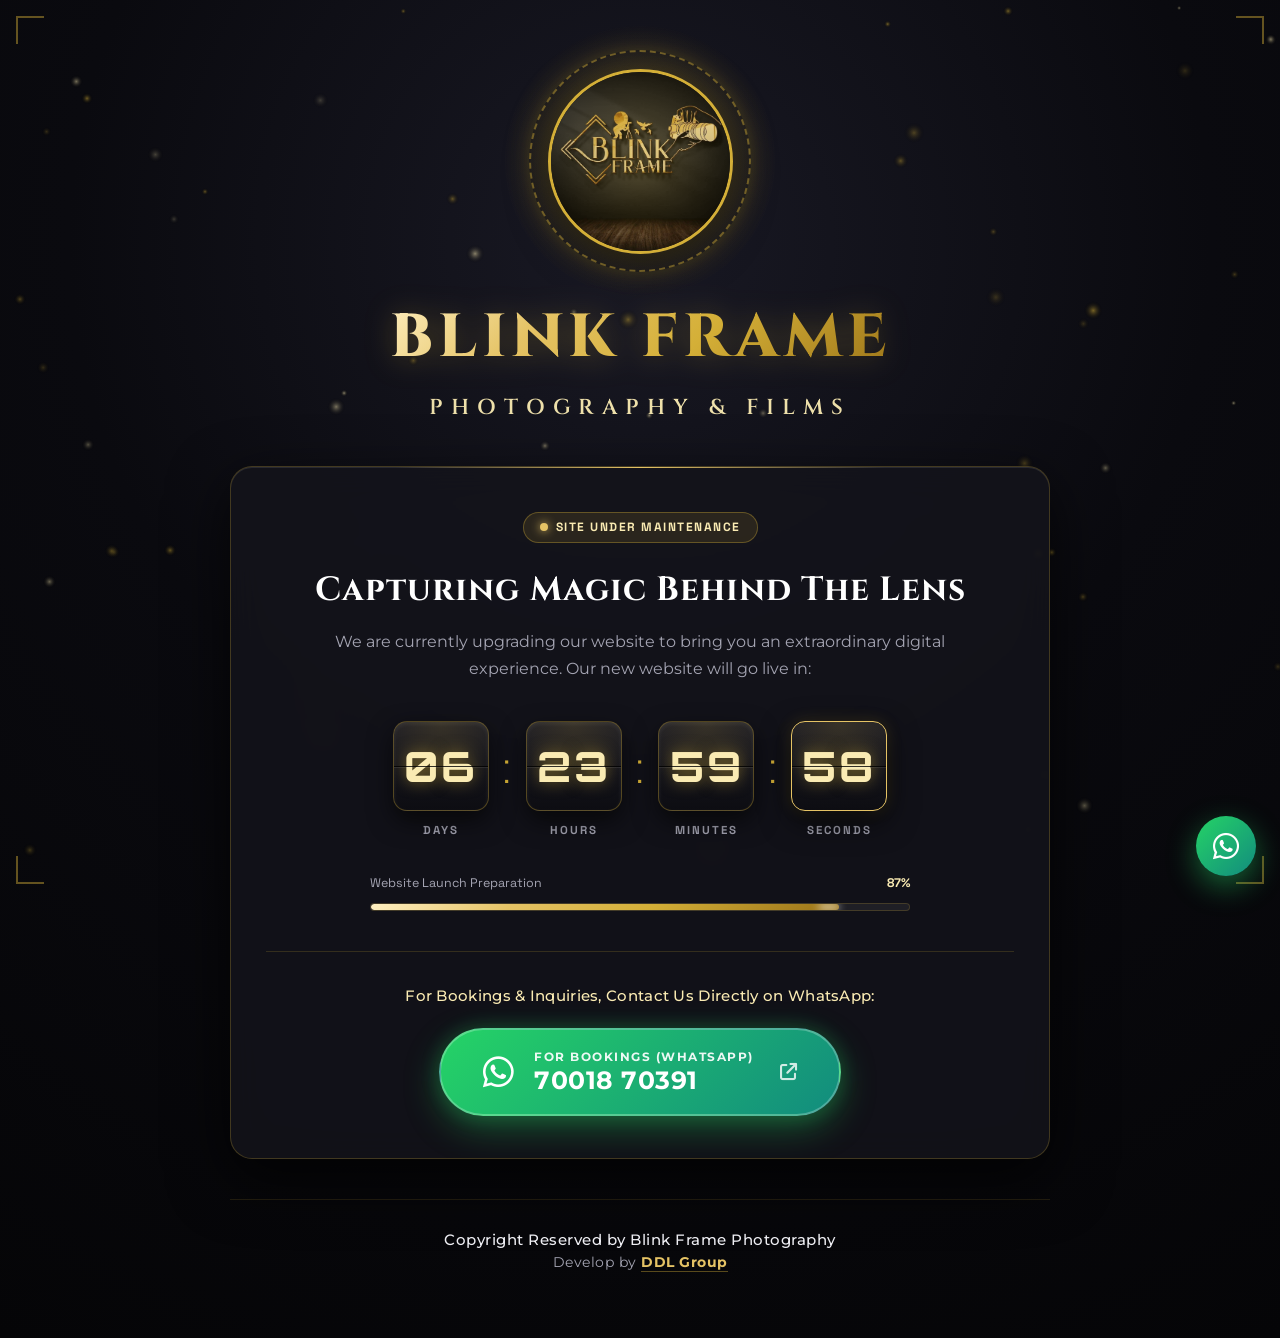
==== index.html @ 638df6ad "Add files via upload" ====
<!DOCTYPE html>
<html lang="en">
<head>
  <meta charset="UTF-8">
  <meta name="viewport" content="width=device-width, initial-scale=1.0">
  <title>Blink Frame Photography | Wedding Photography & Films — Coming Soon</title>
  <meta name="description" content="Blink Frame Photography — Wedding Photography & Films. For Bookings WhatsApp: 70018 70391.">
  
  <!-- Fonts -->
  <link rel="preconnect" href="https://fonts.googleapis.com">
  <link rel="preconnect" href="https://fonts.gstatic.com" crossorigin>
  <link href="https://fonts.googleapis.com/css2?family=Cinzel:wght@500;700;800;900&family=Montserrat:wght@300;400;500;600;700&family=Space+Grotesk:wght@500;700&family=Orbitron:wght@600;800&display=swap" rel="stylesheet">
  
  <!-- FontAwesome Icons for WhatsApp -->
  <link rel="stylesheet" href="https://cdnjs.cloudflare.com/ajax/libs/font-awesome/6.5.1/css/all.min.css">
  
  <link rel="stylesheet" href="style.css">
  <link rel="icon" type="image/png" href="logo.png">
</head>
<body>

  <!-- Ambient Golden Bokeh Canvas Background -->
  <canvas id="bokehCanvas"></canvas>


  <!-- VIEWFINDER CORNERS (DSLR Camera HUD Frame) -->
  <div class="viewfinder-frame pointer-events-none">
    <div class="corner corner-tl"></div>
    <div class="corner corner-tr"></div>
    <div class="corner corner-bl"></div>
    <div class="corner corner-br"></div>
  </div>

  <!-- MAIN CONTENT CONTAINER -->
  <main class="main-wrapper">
    <div class="container">
      
      <!-- HERO / LOGO SECTION -->
      <section class="hero-section">
        <div class="logo-wrapper" id="logoWrapper" title="Click to trigger camera snap">
          <div class="logo-spotlight"></div>
          <div class="logo-ring"></div>
          <img src="logo.png" alt="Blink Frame Photography Logo" class="brand-logo" id="brandLogo" loading="eager" fetchpriority="high">
          <div class="focus-brackets">
            <span class="fb-tl"></span>
            <span class="fb-tr"></span>
            <span class="fb-bl"></span>
            <span class="fb-br"></span>
          </div>
        </div>

        <div class="brand-identity">
          <h1 class="brand-title">BLINK FRAME</h1>
          <p class="brand-subtitle">PHOTOGRAPHY & FILMS</p>
        </div>
      </section>

      <!-- MAINTENANCE NOTICE -->
      <section class="notice-card">
        <div class="status-chip">
          <span class="status-pulse"></span>
          <span>SITE UNDER MAINTENANCE</span>
        </div>
        <h2 class="notice-headline">Capturing Magic Behind The Lens</h2>
        <p class="notice-subtext">
          We are currently upgrading our website to bring you an extraordinary digital experience. Our new website will go live in:
        </p>

        <!-- 7-DAY DIGITAL COUNTDOWN -->
        <div class="countdown-container" id="countdown">
          
          <!-- DAYS -->
          <div class="countdown-card">
            <div class="digital-box">
              <span class="digital-number" id="days">07</span>
              <div class="split-line"></div>
              <div class="digital-glow"></div>
            </div>
            <span class="countdown-label">DAYS</span>
          </div>

          <div class="countdown-colon">:</div>

          <!-- HOURS -->
          <div class="countdown-card">
            <div class="digital-box">
              <span class="digital-number" id="hours">00</span>
              <div class="split-line"></div>
              <div class="digital-glow"></div>
            </div>
            <span class="countdown-label">HOURS</span>
          </div>

          <div class="countdown-colon">:</div>

          <!-- MINUTES -->
          <div class="countdown-card">
            <div class="digital-box">
              <span class="digital-number" id="minutes">00</span>
              <div class="split-line"></div>
              <div class="digital-glow"></div>
            </div>
            <span class="countdown-label">MINUTES</span>
          </div>

          <div class="countdown-colon">:</div>

          <!-- SECONDS -->
          <div class="countdown-card">
            <div class="digital-box highlight">
              <span class="digital-number" id="seconds">00</span>
              <div class="split-line"></div>
              <div class="digital-glow"></div>
            </div>
            <span class="countdown-label">SECONDS</span>
          </div>
        </div>

        <!-- PROGRESS BAR -->
        <div class="launch-progress-wrapper">
          <div class="progress-info">
            <span>Website Launch Preparation</span>
            <span id="progressPercent">87%</span>
          </div>
          <div class="progress-track">
            <div class="progress-bar" id="progressBar" style="width: 87%;">
              <span class="progress-glow"></span>
            </div>
          </div>
        </div>

        <!-- ONLY WHATSAPP CONTACT SECTION -->
        <div class="contact-whatsapp-block">
          <p class="contact-lead-text">For Bookings & Inquiries, Contact Us Directly on WhatsApp:</p>
          <a href="https://wa.me/917001870391?text=Hi%20Blink%20Frame%20Photography%2C%20I%20would%20like%20to%20inquire%20about%20booking%20wedding%20photography%20and%20films." 
             target="_blank" 
             rel="noopener noreferrer" 
             class="btn-whatsapp-pure">
            <span class="wa-icon"><i class="fa-brands fa-whatsapp"></i></span>
            <div class="wa-text-group">
              <span class="wa-sub">FOR BOOKINGS (WHATSAPP)</span>
              <span class="wa-number">70018 70391</span>
            </div>
            <i class="fa-solid fa-arrow-up-right-from-square wa-arrow"></i>
          </a>
        </div>

      </section>

      <!-- FOOTER -->
      <footer class="page-footer">
        <div class="footer-details">
          <p class="copyright-text">
            Copyright Reserved by Blink Frame Photography
          </p>
          <p class="developer-credit">
            Develop by <a href="https://ddlg.in" target="_blank" rel="noopener noreferrer" class="developer-link">DDL Group</a>
          </p>
        </div>
      </footer>

    </div>
  </main>

  <!-- FLOATING QUICK WHATSAPP BUTTON -->
  <aside class="floating-whatsapp-container">
    <a href="https://wa.me/917001870391?text=Hi%20Blink%20Frame%20Photography%2C%20I%20would%20like%20to%20inquire%20about%20booking%20wedding%20photography%20and%20films." 
       target="_blank" 
       rel="noopener noreferrer" 
       class="floating-whatsapp-btn"
       aria-label="Chat on WhatsApp 70018 70391">
      <i class="fa-brands fa-whatsapp"></i>
      <span class="floating-tooltip">WhatsApp: 70018 70391</span>
    </a>
  </aside>

  <!-- Interactive Snapshot Flash Effect Element -->
  <div id="interactiveFlash" class="interactive-flash"></div>

  <script src="script.js"></script>
</body>
</html>
---- style.css ----
/* =========================================================
   BLINK FRAME PHOTOGRAPHY — LUXURY UNDER MAINTENANCE THEME
   Wedding Photography & Films
   ========================================================= */

:root {
  --bg-core: #070709;
  --bg-surface: #0e0e13;
  --bg-surface-elevated: rgba(20, 20, 28, 0.82);
  --bg-glass: rgba(18, 18, 25, 0.65);
  
  --gold-300: #faebb3;
  --gold-400: #e5c365;
  --gold-500: #d4af37;
  --gold-600: #b89125;
  --gold-700: #8c6d17;
  
  --gold-gradient: linear-gradient(135deg, #fff0c2 0%, #e5c365 30%, #d4af37 60%, #9a7318 100%);
  --gold-glow: 0 0 25px rgba(212, 175, 55, 0.35);
  --gold-glow-intense: 0 0 40px rgba(212, 175, 55, 0.65);
  
  --text-main: #f0f0f5;
  --text-muted: #a4a4b2;
  --text-dim: #6d6d7d;
  
  --accent-whatsapp: #25d366;
  --accent-whatsapp-dark: #128c7e;
  
  --font-serif: 'Cinzel', serif;
  --font-sans: 'Montserrat', sans-serif;
  --font-mono: 'Space Grotesk', monospace;
  --font-digital: 'Orbitron', 'Space Grotesk', sans-serif;
  
  --radius-sm: 8px;
  --radius-md: 14px;
  --radius-lg: 22px;
  --radius-full: 9999px;
  
  --transition-fast: 0.2s ease;
  --transition-smooth: 0.4s cubic-bezier(0.16, 1, 0.3, 1);
}

/* Reset & Box Sizing */
*, *::before, *::after {
  box-sizing: border-box;
  margin: 0;
  padding: 0;
}

html {
  font-size: 16px;
  scroll-behavior: smooth;
  background-color: var(--bg-core);
  color: var(--text-main);
  font-family: var(--font-sans);
  overflow-x: hidden;
  min-height: 100%;
}

body {
  position: relative;
  min-height: 100vh;
  background: radial-gradient(circle at 50% 18%, #191924 0%, #0a0a0f 45%, #050507 100%);
  color: var(--text-main);
  line-height: 1.6;
  overflow-x: hidden;
}

/* Canvas Background for Golden Bokeh Particles */
#bokehCanvas {
  position: fixed;
  top: 0;
  left: 0;
  width: 100vw;
  height: 100vh;
  z-index: 1;
  pointer-events: none;
  opacity: 0.65;
}

/* =========================================================
   CAMERA FLASH INTERACTION
   ========================================================= */

.interactive-flash {
  position: fixed;
  top: 0;
  left: 0;
  width: 100vw;
  height: 100vh;
  background: #ffffff;
  opacity: 0;
  pointer-events: none;
  z-index: 99998;
  transition: opacity 0.3s ease;
}

.interactive-flash.firing {
  opacity: 0.85;
}

/* =========================================================
   CAMERA VIEWFINDER FRAME
   ========================================================= */

.pointer-events-none {
  pointer-events: none;
}

.viewfinder-frame {
  position: fixed;
  top: 16px;
  left: 16px;
  right: 16px;
  bottom: 16px;
  z-index: 40;
}

.corner {
  position: absolute;
  width: 28px;
  height: 28px;
  border: 2px solid rgba(212, 175, 55, 0.45);
}

.corner-tl { top: 0; left: 0; border-right: none; border-bottom: none; }
.corner-tr { top: 0; right: 0; border-left: none; border-bottom: none; }
.corner-bl { bottom: 0; left: 0; border-right: none; border-top: none; }
.corner-br { bottom: 0; right: 0; border-left: none; border-top: none; }

/* =========================================================
   MAIN WRAPPER & CONTAINER
   ========================================================= */

.main-wrapper {
  position: relative;
  z-index: 10;
  width: 100%;
  padding: 3.5rem 1.5rem 4rem;
  display: flex;
  justify-content: center;
  align-items: center;
}

.container {
  width: 100%;
  max-width: 820px;
  margin: 0 auto;
  display: flex;
  flex-direction: column;
  gap: 2.5rem;
}

/* =========================================================
   HERO / BRANDING SECTION
   ========================================================= */

.hero-section {
  display: flex;
  flex-direction: column;
  align-items: center;
  text-align: center;
  gap: 1.5rem;
}

.logo-wrapper {
  position: relative;
  width: 210px;
  height: 210px;
  border-radius: 50%;
  display: flex;
  align-items: center;
  justify-content: center;
  cursor: pointer;
  transition: transform var(--transition-smooth);
}

.logo-spotlight {
  position: absolute;
  inset: -30px;
  border-radius: 50%;
  background: radial-gradient(circle, rgba(212, 175, 55, 0.22) 0%, rgba(212, 175, 55, 0.05) 55%, transparent 75%);
  animation: spotlightBreathe 4s infinite alternate ease-in-out;
  pointer-events: none;
}

.logo-ring {
  position: absolute;
  inset: -6px;
  border-radius: 50%;
  border: 2px dashed rgba(212, 175, 55, 0.45);
  box-shadow: 0 0 25px rgba(212, 175, 55, 0.2);
  animation: rotateRing 30s linear infinite;
  pointer-events: none;
}

.brand-logo {
  width: 185px;
  height: 185px;
  object-fit: cover;
  border-radius: 50%;
  border: 3px solid var(--gold-500);
  box-shadow: 0 10px 40px rgba(0, 0, 0, 0.8), 0 0 30px rgba(212, 175, 55, 0.35);
  transition: transform var(--transition-smooth), box-shadow var(--transition-smooth);
}

.logo-wrapper:hover .brand-logo {
  transform: scale(1.04);
  box-shadow: 0 15px 50px rgba(0, 0, 0, 0.9), 0 0 45px rgba(212, 175, 55, 0.55);
}

/* Focus brackets around logo */
.focus-brackets {
  position: absolute;
  inset: -14px;
  pointer-events: none;
}

.focus-brackets span {
  position: absolute;
  width: 18px;
  height: 18px;
  border-color: var(--gold-400);
  border-style: solid;
  border-width: 0;
  transition: all 0.3s ease;
}

.fb-tl { top: 0; left: 0; border-top-width: 2px; border-left-width: 2px; }
.fb-tr { top: 0; right: 0; border-top-width: 2px; border-right-width: 2px; }
.fb-bl { bottom: 0; left: 0; border-bottom-width: 2px; border-left-width: 2px; }
.fb-br { bottom: 0; right: 0; border-bottom-width: 2px; border-right-width: 2px; }

.logo-wrapper:hover .focus-brackets span {
  transform: scale(0.9);
  border-color: #ffffff;
}

.brand-identity {
  display: flex;
  flex-direction: column;
  align-items: center;
}

.brand-title {
  font-family: var(--font-serif);
  font-size: clamp(2.3rem, 5.5vw, 3.8rem);
  font-weight: 800;
  letter-spacing: 5px;
  background: var(--gold-gradient);
  -webkit-background-clip: text;
  -webkit-text-fill-color: transparent;
  text-transform: uppercase;
  margin-bottom: 0.25rem;
  filter: drop-shadow(0 2px 15px rgba(212, 175, 55, 0.3));
}

.brand-subtitle {
  font-family: var(--font-serif);
  font-size: clamp(1rem, 2.2vw, 1.35rem);
  font-weight: 600;
  letter-spacing: 8px;
  color: var(--gold-300);
  text-transform: uppercase;
  opacity: 0.95;
}

/* =========================================================
   NOTICE & 7-DAY COUNTDOWN CARD
   ========================================================= */

.notice-card {
  position: relative;
  background: var(--bg-surface-elevated);
  backdrop-filter: blur(16px);
  -webkit-backdrop-filter: blur(16px);
  border: 1px solid rgba(212, 175, 55, 0.25);
  border-radius: var(--radius-lg);
  padding: 2.8rem 2.2rem 2.6rem;
  text-align: center;
  box-shadow: 0 20px 60px rgba(0, 0, 0, 0.75), inset 0 1px 0 rgba(255, 255, 255, 0.1);
  overflow: hidden;
}

.notice-card::before {
  content: '';
  position: absolute;
  top: 0;
  left: 20%;
  right: 20%;
  height: 1px;
  background: linear-gradient(90deg, transparent, var(--gold-400), transparent);
}

.status-chip {
  display: inline-flex;
  align-items: center;
  gap: 8px;
  background: rgba(212, 175, 55, 0.12);
  border: 1px solid rgba(212, 175, 55, 0.35);
  padding: 5px 16px;
  border-radius: var(--radius-full);
  font-family: var(--font-mono);
  font-size: 0.75rem;
  font-weight: 700;
  letter-spacing: 1.5px;
  color: var(--gold-300);
  margin-bottom: 1.25rem;
}

.status-pulse {
  width: 8px;
  height: 8px;
  border-radius: 50%;
  background: var(--gold-400);
  box-shadow: 0 0 10px var(--gold-400);
  animation: pulseGold 1.5s infinite alternate;
}

.notice-headline {
  font-family: var(--font-serif);
  font-size: clamp(1.45rem, 3.2vw, 2.1rem);
  font-weight: 700;
  color: #ffffff;
  margin-bottom: 0.8rem;
  letter-spacing: 1px;
}

.notice-subtext {
  color: var(--text-muted);
  max-width: 620px;
  margin: 0 auto 2.4rem;
  font-size: 0.98rem;
  line-height: 1.7;
}

/* COUNTDOWN CONTAINER */
.countdown-container {
  display: flex;
  align-items: center;
  justify-content: center;
  gap: 0.9rem;
  margin-bottom: 2.2rem;
  flex-wrap: nowrap;
}

.countdown-card {
  display: flex;
  flex-direction: column;
  align-items: center;
  gap: 0.6rem;
}

.digital-box {
  position: relative;
  width: 96px;
  height: 90px;
  background: linear-gradient(180deg, #1d1d26 0%, #0d0d12 100%);
  border: 1px solid rgba(212, 175, 55, 0.35);
  border-radius: var(--radius-md);
  display: flex;
  align-items: center;
  justify-content: center;
  box-shadow: 0 10px 25px rgba(0, 0, 0, 0.6), inset 0 2px 4px rgba(255, 255, 255, 0.08);
  overflow: hidden;
}

.digital-box.highlight {
  border-color: var(--gold-400);
  box-shadow: 0 10px 30px rgba(0, 0, 0, 0.7), 0 0 15px rgba(212, 175, 55, 0.2);
}

.digital-number {
  font-family: var(--font-digital);
  font-size: 2.6rem;
  font-weight: 800;
  color: var(--gold-300);
  letter-spacing: 2px;
  text-shadow: 0 0 15px rgba(212, 175, 55, 0.5);
  z-index: 2;
  transition: transform 0.2s cubic-bezier(0.2, 0.8, 0.4, 1);
}

.split-line {
  position: absolute;
  top: 50%;
  left: 0;
  right: 0;
  height: 1px;
  background: rgba(0, 0, 0, 0.8);
  box-shadow: 0 1px 0 rgba(255, 255, 255, 0.08);
  z-index: 3;
}

.digital-glow {
  position: absolute;
  inset: 0;
  background: radial-gradient(circle at 50% 0%, rgba(212, 175, 55, 0.15), transparent 70%);
  pointer-events: none;
  z-index: 1;
}

.countdown-label {
  font-family: var(--font-mono);
  font-size: 0.72rem;
  letter-spacing: 2px;
  font-weight: 700;
  color: var(--text-muted);
}

.countdown-colon {
  font-family: var(--font-digital);
  font-size: 2.4rem;
  color: var(--gold-500);
  margin-top: -1.4rem;
  animation: blinkColon 1s infinite;
}

/* PROGRESS BAR */
.launch-progress-wrapper {
  max-width: 540px;
  margin: 0 auto 2.5rem;
  text-align: left;
}

.progress-info {
  display: flex;
  justify-content: space-between;
  font-family: var(--font-mono);
  font-size: 0.78rem;
  color: var(--text-muted);
  margin-bottom: 0.55rem;
}

#progressPercent {
  color: var(--gold-300);
  font-weight: 700;
}

.progress-track {
  width: 100%;
  height: 8px;
  background: rgba(255, 255, 255, 0.06);
  border-radius: var(--radius-full);
  overflow: hidden;
  position: relative;
  border: 1px solid rgba(212, 175, 55, 0.2);
}

.progress-bar {
  height: 100%;
  background: var(--gold-gradient);
  border-radius: var(--radius-full);
  position: relative;
  transition: width 0.6s ease;
}

.progress-glow {
  position: absolute;
  top: 0;
  right: 0;
  bottom: 0;
  width: 20px;
  background: #ffffff;
  filter: blur(4px);
  opacity: 0.7;
}

/* =========================================================
   ONLY WHATSAPP CONTACT SECTION
   ========================================================= */

.contact-whatsapp-block {
  padding-top: 2rem;
  border-top: 1px solid rgba(212, 175, 55, 0.18);
  display: flex;
  flex-direction: column;
  align-items: center;
  gap: 1.2rem;
}

.contact-lead-text {
  font-size: 0.95rem;
  color: var(--gold-300);
  font-weight: 500;
  letter-spacing: 0.3px;
}

.btn-whatsapp-pure {
  position: relative;
  display: inline-flex;
  align-items: center;
  gap: 1.25rem;
  background: linear-gradient(135deg, #25d366 0%, #128c7e 100%);
  border: 2px solid rgba(255, 255, 255, 0.25);
  border-radius: var(--radius-full);
  padding: 1.15rem 2.6rem;
  text-decoration: none;
  color: #ffffff;
  box-shadow: 0 12px 35px rgba(37, 211, 102, 0.35), 0 0 20px rgba(37, 211, 102, 0.2);
  transition: all var(--transition-smooth);
  overflow: hidden;
}

.btn-whatsapp-pure:hover {
  transform: translateY(-3px) scale(1.02);
  box-shadow: 0 16px 45px rgba(37, 211, 102, 0.55), 0 0 25px rgba(37, 211, 102, 0.35);
  border-color: rgba(255, 255, 255, 0.5);
}

.wa-icon {
  font-size: 2.2rem;
  color: #ffffff;
  display: flex;
  align-items: center;
}

.wa-text-group {
  display: flex;
  flex-direction: column;
  text-align: left;
}

.wa-sub {
  font-size: 0.72rem;
  letter-spacing: 1.5px;
  font-weight: 700;
  opacity: 0.92;
  text-transform: uppercase;
}

.wa-number {
  font-family: var(--font-sans), system-ui, -apple-system, BlinkMacSystemFont, 'Segoe UI', Roboto, Helvetica, Arial, sans-serif;
  font-size: 1.55rem;
  font-weight: 700;
  letter-spacing: 0.5px;
  color: #ffffff;
  line-height: 1.2;
}

.wa-arrow {
  font-size: 1.05rem;
  opacity: 0.8;
  margin-left: 0.4rem;
  transition: transform var(--transition-fast);
}

.btn-whatsapp-pure:hover .wa-arrow {
  transform: translate(3px, -3px);
  opacity: 1;
}

/* =========================================================
   FOOTER (COPYRIGHT & DEVELOPER CREDIT)
   ========================================================= */

.page-footer {
  text-align: center;
  padding-top: 1.8rem;
  border-top: 1px solid rgba(212, 175, 55, 0.15);
  display: flex;
  flex-direction: column;
  align-items: center;
  gap: 0.6rem;
}

.copyright-text {
  font-family: var(--font-sans);
  font-size: 0.92rem;
  color: var(--text-main);
  letter-spacing: 0.5px;
  font-weight: 500;
}

.developer-credit {
  font-size: 0.85rem;
  color: var(--text-muted);
  letter-spacing: 0.5px;
}

.developer-link {
  color: var(--gold-400);
  font-weight: 700;
  text-decoration: none;
  border-bottom: 1px solid rgba(212, 175, 55, 0.4);
  transition: all var(--transition-fast);
  padding-bottom: 1px;
}

.developer-link:hover {
  color: #ffffff;
  border-bottom-color: #ffffff;
  text-shadow: 0 0 10px rgba(212, 175, 55, 0.5);
}

/* =========================================================
   FLOATING WHATSAPP BUTTON (MOBILE FRIENDLY)
   ========================================================= */

.floating-whatsapp-container {
  position: fixed;
  bottom: 24px;
  right: 24px;
  z-index: 1000;
}

.floating-whatsapp-btn {
  position: relative;
  width: 60px;
  height: 60px;
  border-radius: 50%;
  background: linear-gradient(135deg, #25d366 0%, #128c7e 100%);
  color: #ffffff;
  display: flex;
  align-items: center;
  justify-content: center;
  font-size: 1.85rem;
  text-decoration: none;
  box-shadow: 0 10px 30px rgba(37, 211, 102, 0.45), 0 0 0 0 rgba(37, 211, 102, 0.6);
  animation: pulseWhatsapp 2.2s infinite;
  transition: transform var(--transition-fast);
}

.floating-whatsapp-btn:hover {
  transform: scale(1.1);
}

.floating-tooltip {
  position: absolute;
  right: 70px;
  background: rgba(14, 14, 18, 0.95);
  backdrop-filter: blur(8px);
  -webkit-backdrop-filter: blur(8px);
  color: #ffffff;
  padding: 6px 14px;
  border-radius: var(--radius-full);
  font-size: 0.78rem;
  font-weight: 600;
  white-space: nowrap;
  border: 1px solid rgba(37, 211, 102, 0.4);
  box-shadow: 0 4px 15px rgba(0, 0, 0, 0.5);
  pointer-events: none;
  opacity: 0;
  transform: translateX(10px);
  transition: all var(--transition-fast);
}

.floating-whatsapp-btn:hover .floating-tooltip {
  opacity: 1;
  transform: translateX(0);
}

/* =========================================================
   ANIMATIONS & KEYFRAMES
   ========================================================= */

@keyframes pulseGold {
  0% { opacity: 0.6; transform: scale(0.9); }
  100% { opacity: 1; transform: scale(1.2); }
}

@keyframes pulseWhatsapp {
  0% { box-shadow: 0 0 0 0 rgba(37, 211, 102, 0.7); }
  70% { box-shadow: 0 0 0 18px rgba(37, 211, 102, 0); }
  100% { box-shadow: 0 0 0 0 rgba(37, 211, 102, 0); }
}

@keyframes reticlePulse {
  0%, 100% { transform: scale(1); }
  50% { transform: scale(1.08); }
}

@keyframes blinkFast {
  0% { opacity: 0.4; }
  100% { opacity: 1; }
}

@keyframes blinkColon {
  0%, 100% { opacity: 1; }
  50% { opacity: 0.25; }
}

@keyframes rotateRing {
  0% { transform: rotate(0deg); }
  100% { transform: rotate(360deg); }
}

@keyframes spotlightBreathe {
  0% { transform: scale(0.95); opacity: 0.7; }
  100% { transform: scale(1.15); opacity: 1; }
}

@keyframes flashBurst {
  0% { opacity: 0; }
  25% { opacity: 1; }
  100% { opacity: 0; }
}

/* =========================================================
   RESPONSIVE MEDIA QUERIES
   ========================================================= */

@media (max-width: 680px) {
  .viewfinder-frame {
    top: 8px; left: 8px; right: 8px; bottom: 8px;
  }

  .logo-wrapper {
    width: 170px;
    height: 170px;
  }

  .brand-logo {
    width: 150px;
    height: 150px;
  }

  .countdown-container {
    gap: 0.45rem;
  }

  .digital-box {
    width: 70px;
    height: 72px;
  }

  .digital-number {
    font-size: 1.85rem;
  }

  .countdown-label {
    font-size: 0.62rem;
    letter-spacing: 1px;
  }

  .countdown-colon {
    font-size: 1.6rem;
    margin-top: -1rem;
  }

  .notice-card {
    padding: 2.2rem 1.25rem;
  }

  .btn-whatsapp-pure {
    padding: 1rem 1.6rem;
    gap: 0.9rem;
    width: 100%;
    justify-content: center;
  }

  .wa-number {
    font-size: 1.25rem;
  }

  .floating-whatsapp-container {
    bottom: 18px;
    right: 18px;
  }
}

@media (max-width: 400px) {
  .digital-box {
    width: 58px;
    height: 62px;
  }

  .digital-number {
    font-size: 1.5rem;
  }

  .countdown-colon {
    display: none;
  }
}
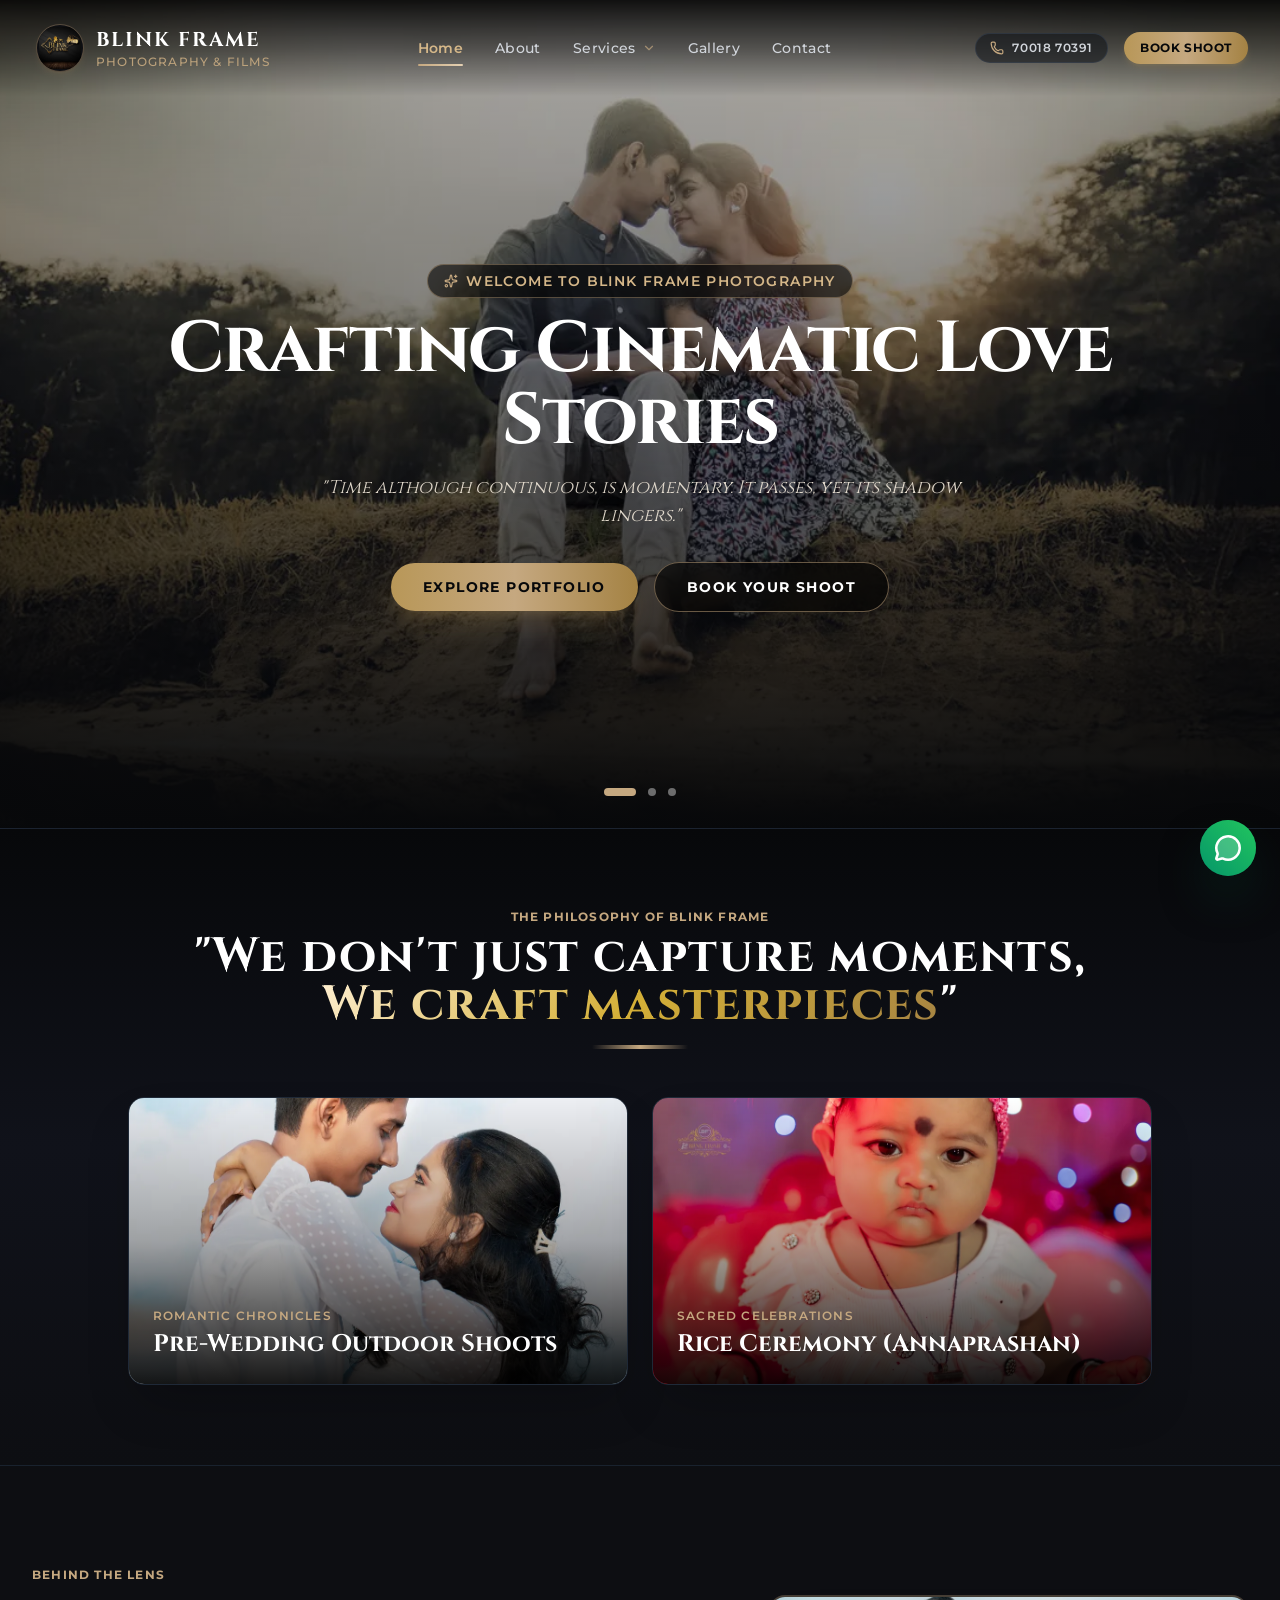
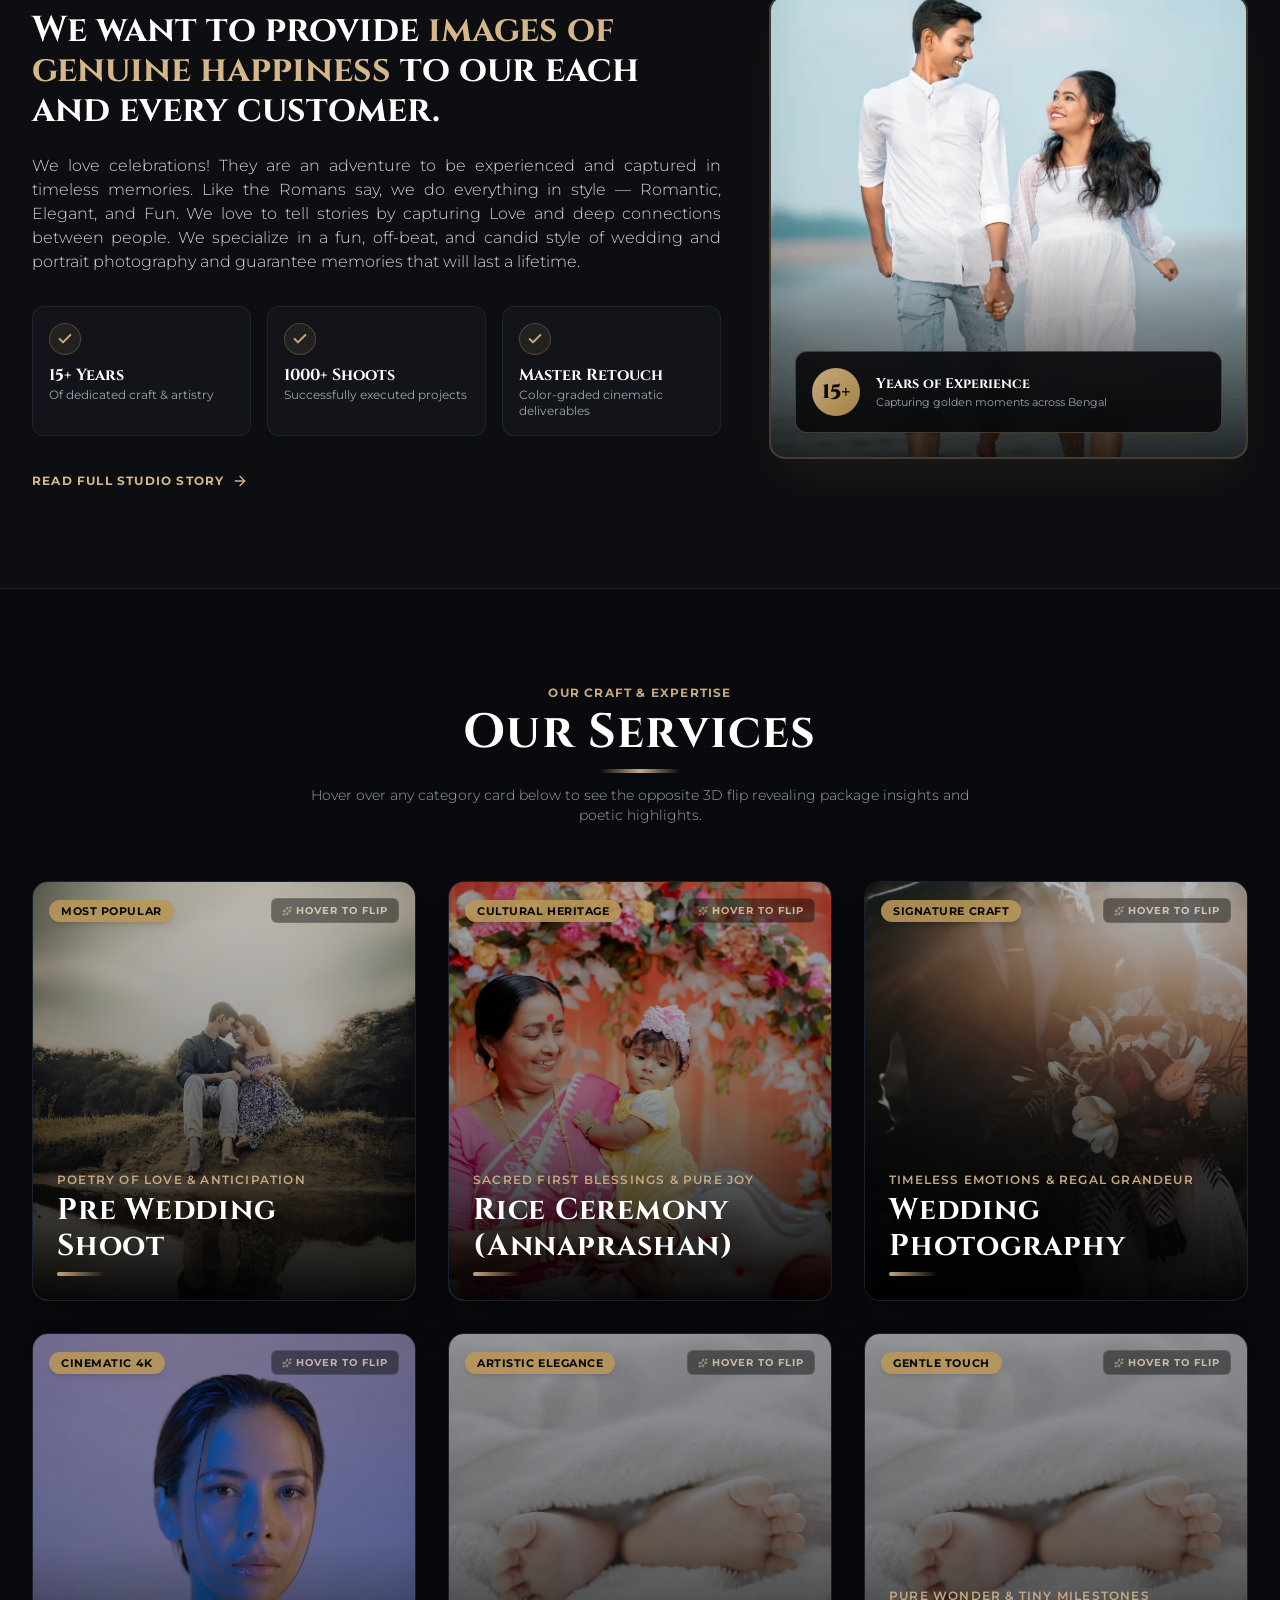
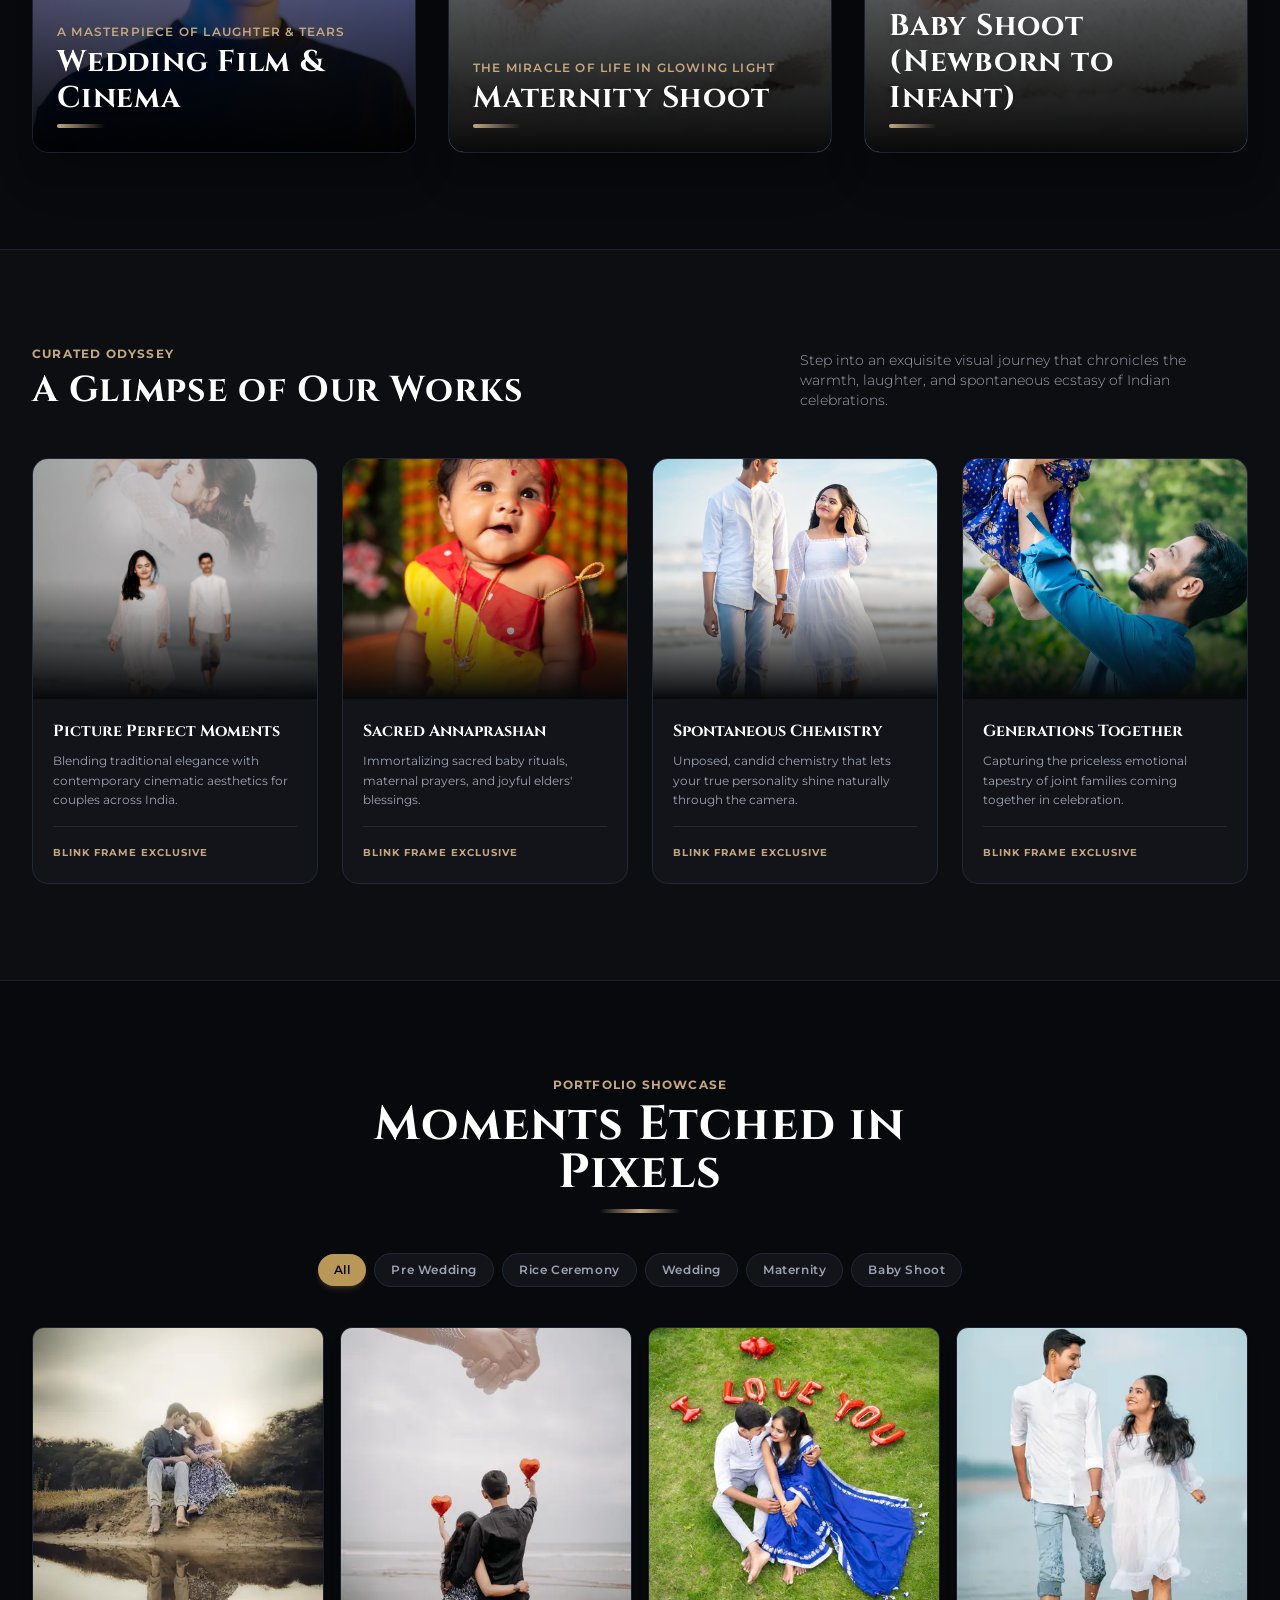
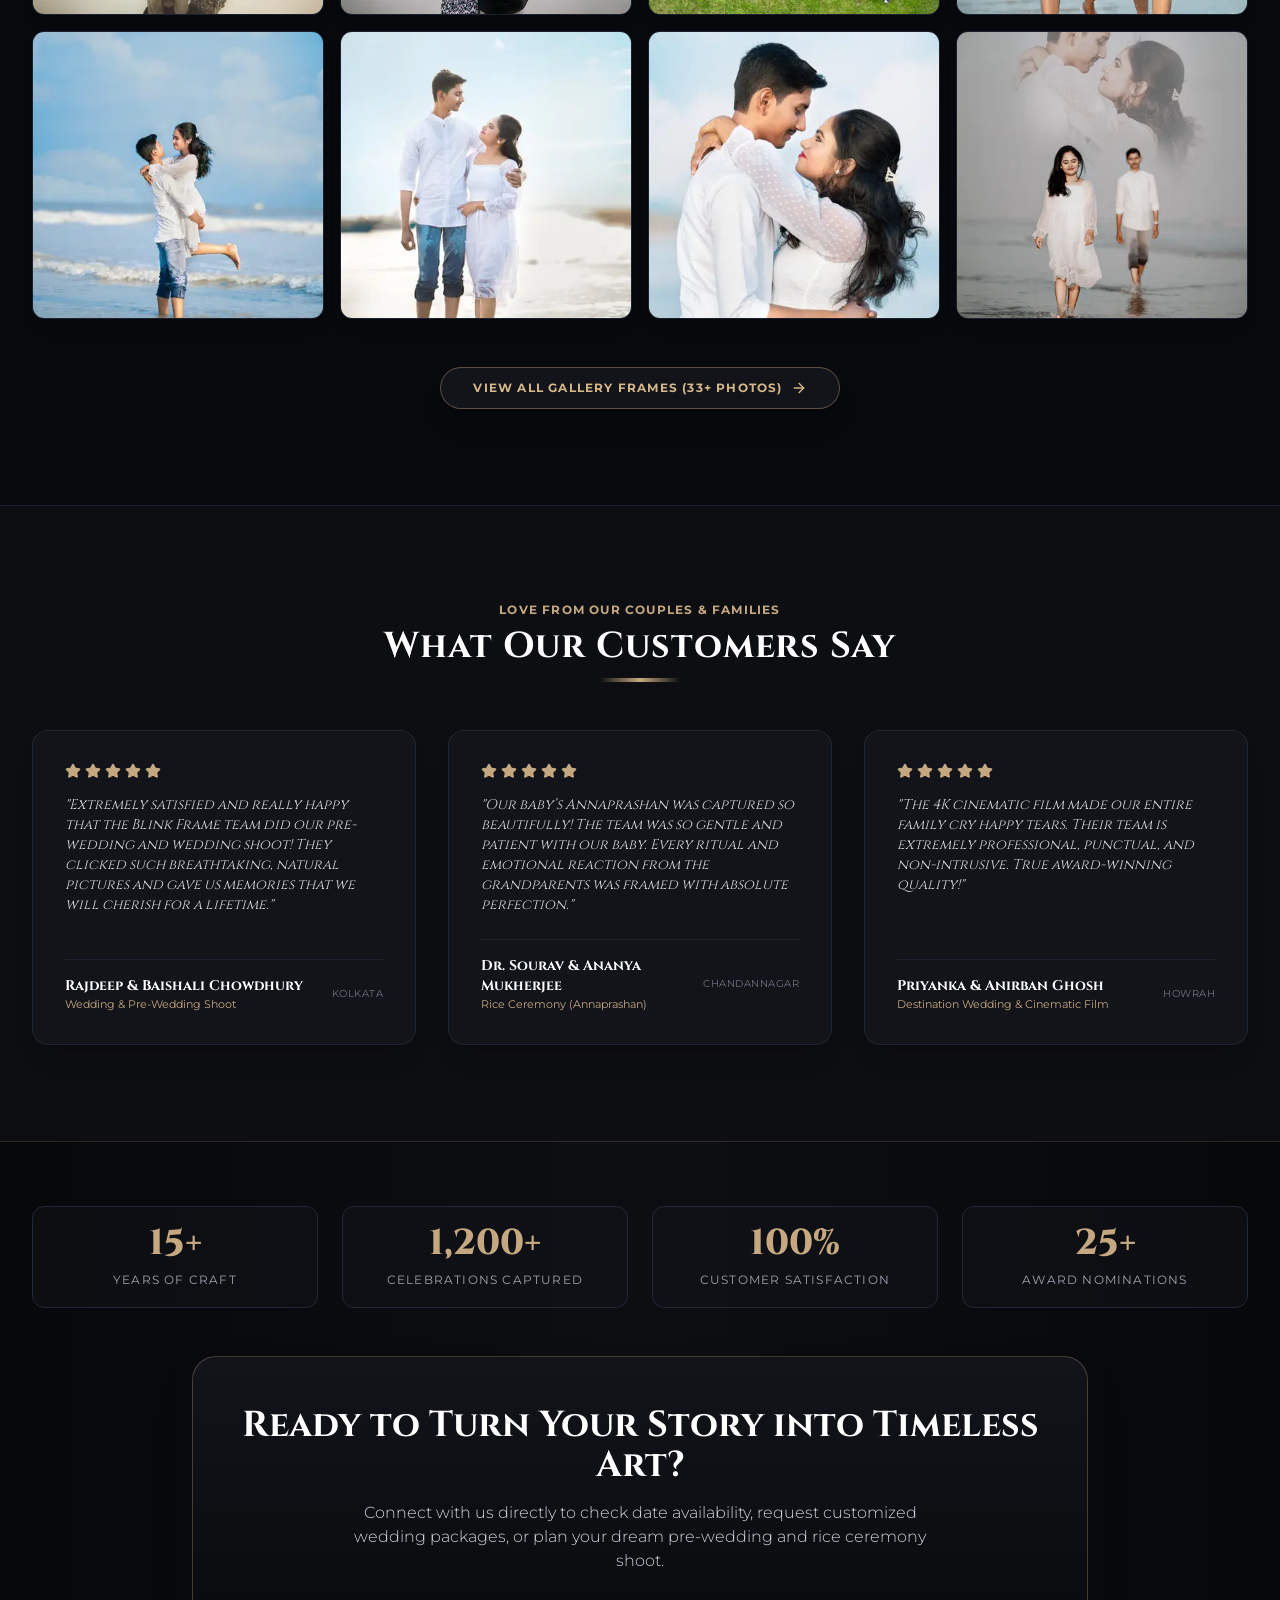
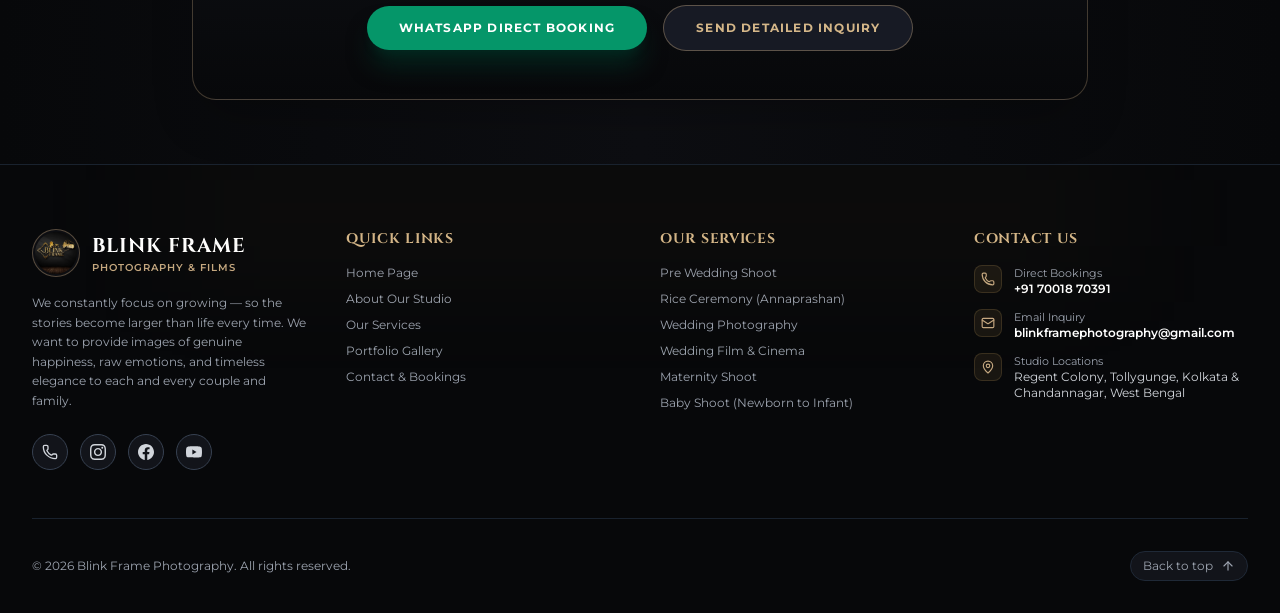
==== commit 5a95414c: "Add files via upload" ====
--- a/index.html
+++ b/index.html
@@ -1,182 +1,28 @@
 <!DOCTYPE html>
-<html lang="en">
+<html lang="en" class="scroll-smooth">
 <head>
-  <meta charset="UTF-8">
-  <meta name="viewport" content="width=device-width, initial-scale=1.0">
-  <title>Blink Frame Photography | Wedding Photography & Films — Coming Soon</title>
-  <meta name="description" content="Blink Frame Photography — Wedding Photography & Films. For Bookings WhatsApp: 70018 70391.">
+  <meta charset="UTF-8" />
+  <meta name="viewport" content="width=device-width, initial-scale=1.0, maximum-scale=1.0, user-scalable=no" />
+  <title>Blink Frame Photography | Wedding, Pre-Wedding & Cinematic Films</title>
+  <meta name="description" content="Blink Frame Photography — Award-winning wedding, pre-wedding, rice ceremony, and cinematic films. Capturing emotions, laughter, and timeless celebrations." />
+  <meta name="keywords" content="Blink Frame Photography, Kolkata wedding photography, pre-wedding shoot, rice ceremony, candid photography, wedding films" />
   
-  <!-- Fonts -->
+  <!-- Open Graph -->
+  <meta property="og:title" content="Blink Frame Photography | Wedding & Cinematic Films" />
+  <meta property="og:description" content="We don't just capture moments, we craft masterpieces. Premium wedding and pre-wedding photography studio." />
+  <meta property="og:image" content="/images/prewedding/prewedding_01.webp" />
+  <meta property="og:type" content="website" />
+  
+  <link rel="icon" type="image/webp" href="/logo.webp" />
+  
+  <!-- Google Fonts: Cinzel & Montserrat & Cormorant Garamond -->
   <link rel="preconnect" href="https://fonts.googleapis.com">
   <link rel="preconnect" href="https://fonts.gstatic.com" crossorigin>
-  <link href="https://fonts.googleapis.com/css2?family=Cinzel:wght@500;700;800;900&family=Montserrat:wght@300;400;500;600;700&family=Space+Grotesk:wght@500;700&family=Orbitron:wght@600;800&display=swap" rel="stylesheet">
-  
-  <!-- FontAwesome Icons for WhatsApp -->
-  <link rel="stylesheet" href="https://cdnjs.cloudflare.com/ajax/libs/font-awesome/6.5.1/css/all.min.css">
-  
-  <link rel="stylesheet" href="style.css">
-  <link rel="icon" type="image/png" href="logo.png">
+  <link href="https://fonts.googleapis.com/css2?family=Cinzel:wght@400;500;600;700;800;900&family=Cormorant+Garamond:ital,wght@0,400;0,600;0,700;1,400;1,600&family=Montserrat:ital,wght@0,300;0,400;0,500;0,600;0,700;1,300;1,400&display=swap" rel="stylesheet">
+  <script type="module" crossorigin src="/assets/index-DYodp--M.js"></script>
+  <link rel="stylesheet" crossorigin href="/assets/index-Xf_pFObz.css">
 </head>
-<body>
-
-  <!-- Ambient Golden Bokeh Canvas Background -->
-  <canvas id="bokehCanvas"></canvas>
-
-
-  <!-- VIEWFINDER CORNERS (DSLR Camera HUD Frame) -->
-  <div class="viewfinder-frame pointer-events-none">
-    <div class="corner corner-tl"></div>
-    <div class="corner corner-tr"></div>
-    <div class="corner corner-bl"></div>
-    <div class="corner corner-br"></div>
-  </div>
-
-  <!-- MAIN CONTENT CONTAINER -->
-  <main class="main-wrapper">
-    <div class="container">
-      
-      <!-- HERO / LOGO SECTION -->
-      <section class="hero-section">
-        <div class="logo-wrapper" id="logoWrapper" title="Click to trigger camera snap">
-          <div class="logo-spotlight"></div>
-          <div class="logo-ring"></div>
-          <img src="logo.png" alt="Blink Frame Photography Logo" class="brand-logo" id="brandLogo" loading="eager" fetchpriority="high">
-          <div class="focus-brackets">
-            <span class="fb-tl"></span>
-            <span class="fb-tr"></span>
-            <span class="fb-bl"></span>
-            <span class="fb-br"></span>
-          </div>
-        </div>
-
-        <div class="brand-identity">
-          <h1 class="brand-title">BLINK FRAME</h1>
-          <p class="brand-subtitle">PHOTOGRAPHY & FILMS</p>
-        </div>
-      </section>
-
-      <!-- MAINTENANCE NOTICE -->
-      <section class="notice-card">
-        <div class="status-chip">
-          <span class="status-pulse"></span>
-          <span>SITE UNDER MAINTENANCE</span>
-        </div>
-        <h2 class="notice-headline">Capturing Magic Behind The Lens</h2>
-        <p class="notice-subtext">
-          We are currently upgrading our website to bring you an extraordinary digital experience. Our new website will go live in:
-        </p>
-
-        <!-- 7-DAY DIGITAL COUNTDOWN -->
-        <div class="countdown-container" id="countdown">
-          
-          <!-- DAYS -->
-          <div class="countdown-card">
-            <div class="digital-box">
-              <span class="digital-number" id="days">07</span>
-              <div class="split-line"></div>
-              <div class="digital-glow"></div>
-            </div>
-            <span class="countdown-label">DAYS</span>
-          </div>
-
-          <div class="countdown-colon">:</div>
-
-          <!-- HOURS -->
-          <div class="countdown-card">
-            <div class="digital-box">
-              <span class="digital-number" id="hours">00</span>
-              <div class="split-line"></div>
-              <div class="digital-glow"></div>
-            </div>
-            <span class="countdown-label">HOURS</span>
-          </div>
-
-          <div class="countdown-colon">:</div>
-
-          <!-- MINUTES -->
-          <div class="countdown-card">
-            <div class="digital-box">
-              <span class="digital-number" id="minutes">00</span>
-              <div class="split-line"></div>
-              <div class="digital-glow"></div>
-            </div>
-            <span class="countdown-label">MINUTES</span>
-          </div>
-
-          <div class="countdown-colon">:</div>
-
-          <!-- SECONDS -->
-          <div class="countdown-card">
-            <div class="digital-box highlight">
-              <span class="digital-number" id="seconds">00</span>
-              <div class="split-line"></div>
-              <div class="digital-glow"></div>
-            </div>
-            <span class="countdown-label">SECONDS</span>
-          </div>
-        </div>
-
-        <!-- PROGRESS BAR -->
-        <div class="launch-progress-wrapper">
-          <div class="progress-info">
-            <span>Website Launch Preparation</span>
-            <span id="progressPercent">87%</span>
-          </div>
-          <div class="progress-track">
-            <div class="progress-bar" id="progressBar" style="width: 87%;">
-              <span class="progress-glow"></span>
-            </div>
-          </div>
-        </div>
-
-        <!-- ONLY WHATSAPP CONTACT SECTION -->
-        <div class="contact-whatsapp-block">
-          <p class="contact-lead-text">For Bookings & Inquiries, Contact Us Directly on WhatsApp:</p>
-          <a href="https://wa.me/917001870391?text=Hi%20Blink%20Frame%20Photography%2C%20I%20would%20like%20to%20inquire%20about%20booking%20wedding%20photography%20and%20films." 
-             target="_blank" 
-             rel="noopener noreferrer" 
-             class="btn-whatsapp-pure">
-            <span class="wa-icon"><i class="fa-brands fa-whatsapp"></i></span>
-            <div class="wa-text-group">
-              <span class="wa-sub">FOR BOOKINGS (WHATSAPP)</span>
-              <span class="wa-number">70018 70391</span>
-            </div>
-            <i class="fa-solid fa-arrow-up-right-from-square wa-arrow"></i>
-          </a>
-        </div>
-
-      </section>
-
-      <!-- FOOTER -->
-      <footer class="page-footer">
-        <div class="footer-details">
-          <p class="copyright-text">
-            Copyright Reserved by Blink Frame Photography
-          </p>
-          <p class="developer-credit">
-            Develop by <a href="https://ddlg.in" target="_blank" rel="noopener noreferrer" class="developer-link">DDL Group</a>
-          </p>
-        </div>
-      </footer>
-
-    </div>
-  </main>
-
-  <!-- FLOATING QUICK WHATSAPP BUTTON -->
-  <aside class="floating-whatsapp-container">
-    <a href="https://wa.me/917001870391?text=Hi%20Blink%20Frame%20Photography%2C%20I%20would%20like%20to%20inquire%20about%20booking%20wedding%20photography%20and%20films." 
-       target="_blank" 
-       rel="noopener noreferrer" 
-       class="floating-whatsapp-btn"
-       aria-label="Chat on WhatsApp 70018 70391">
-      <i class="fa-brands fa-whatsapp"></i>
-      <span class="floating-tooltip">WhatsApp: 70018 70391</span>
-    </a>
-  </aside>
-
-  <!-- Interactive Snapshot Flash Effect Element -->
-  <div id="interactiveFlash" class="interactive-flash"></div>
-
-  <script src="script.js"></script>
+<body class="bg-obsidian-900 text-gray-200 font-sans antialiased selection:bg-gold-500 selection:text-obsidian-950 overflow-x-hidden">
+  <div id="root"></div>
 </body>
 </html>
--- a/assets/index-Xf_pFObz.css
+++ b/assets/index-Xf_pFObz.css
@@ -0,0 +1 @@
+*,:before,:after{--tw-border-spacing-x: 0;--tw-border-spacing-y: 0;--tw-translate-x: 0;--tw-translate-y: 0;--tw-rotate: 0;--tw-skew-x: 0;--tw-skew-y: 0;--tw-scale-x: 1;--tw-scale-y: 1;--tw-pan-x: ;--tw-pan-y: ;--tw-pinch-zoom: ;--tw-scroll-snap-strictness: proximity;--tw-gradient-from-position: ;--tw-gradient-via-position: ;--tw-gradient-to-position: ;--tw-ordinal: ;--tw-slashed-zero: ;--tw-numeric-figure: ;--tw-numeric-spacing: ;--tw-numeric-fraction: ;--tw-ring-inset: ;--tw-ring-offset-width: 0px;--tw-ring-offset-color: #fff;--tw-ring-color: rgb(59 130 246 / .5);--tw-ring-offset-shadow: 0 0 #0000;--tw-ring-shadow: 0 0 #0000;--tw-shadow: 0 0 #0000;--tw-shadow-colored: 0 0 #0000;--tw-blur: ;--tw-brightness: ;--tw-contrast: ;--tw-grayscale: ;--tw-hue-rotate: ;--tw-invert: ;--tw-saturate: ;--tw-sepia: ;--tw-drop-shadow: ;--tw-backdrop-blur: ;--tw-backdrop-brightness: ;--tw-backdrop-contrast: ;--tw-backdrop-grayscale: ;--tw-backdrop-hue-rotate: ;--tw-backdrop-invert: ;--tw-backdrop-opacity: ;--tw-backdrop-saturate: ;--tw-backdrop-sepia: ;--tw-contain-size: ;--tw-contain-layout: ;--tw-contain-paint: ;--tw-contain-style: }::backdrop{--tw-border-spacing-x: 0;--tw-border-spacing-y: 0;--tw-translate-x: 0;--tw-translate-y: 0;--tw-rotate: 0;--tw-skew-x: 0;--tw-skew-y: 0;--tw-scale-x: 1;--tw-scale-y: 1;--tw-pan-x: ;--tw-pan-y: ;--tw-pinch-zoom: ;--tw-scroll-snap-strictness: proximity;--tw-gradient-from-position: ;--tw-gradient-via-position: ;--tw-gradient-to-position: ;--tw-ordinal: ;--tw-slashed-zero: ;--tw-numeric-figure: ;--tw-numeric-spacing: ;--tw-numeric-fraction: ;--tw-ring-inset: ;--tw-ring-offset-width: 0px;--tw-ring-offset-color: #fff;--tw-ring-color: rgb(59 130 246 / .5);--tw-ring-offset-shadow: 0 0 #0000;--tw-ring-shadow: 0 0 #0000;--tw-shadow: 0 0 #0000;--tw-shadow-colored: 0 0 #0000;--tw-blur: ;--tw-brightness: ;--tw-contrast: ;--tw-grayscale: ;--tw-hue-rotate: ;--tw-invert: ;--tw-saturate: ;--tw-sepia: ;--tw-drop-shadow: ;--tw-backdrop-blur: ;--tw-backdrop-brightness: ;--tw-backdrop-contrast: ;--tw-backdrop-grayscale: ;--tw-backdrop-hue-rotate: ;--tw-backdrop-invert: ;--tw-backdrop-opacity: ;--tw-backdrop-saturate: ;--tw-backdrop-sepia: ;--tw-contain-size: ;--tw-contain-layout: ;--tw-contain-paint: ;--tw-contain-style: }*,:before,:after{box-sizing:border-box;border-width:0;border-style:solid;border-color:#e5e7eb}:before,:after{--tw-content: ""}html,:host{line-height:1.5;-webkit-text-size-adjust:100%;-moz-tab-size:4;-o-tab-size:4;tab-size:4;font-family:Montserrat,system-ui,sans-serif;font-feature-settings:normal;font-variation-settings:normal;-webkit-tap-highlight-color:transparent}body{margin:0;line-height:inherit}hr{height:0;color:inherit;border-top-width:1px}abbr:where([title]){-webkit-text-decoration:underline dotted;text-decoration:underline dotted}h1,h2,h3,h4,h5,h6{font-size:inherit;font-weight:inherit}a{color:inherit;text-decoration:inherit}b,strong{font-weight:bolder}code,kbd,samp,pre{font-family:ui-monospace,SFMono-Regular,Menlo,Monaco,Consolas,Liberation Mono,Courier New,monospace;font-feature-settings:normal;font-variation-settings:normal;font-size:1em}small{font-size:80%}sub,sup{font-size:75%;line-height:0;position:relative;vertical-align:baseline}sub{bottom:-.25em}sup{top:-.5em}table{text-indent:0;border-color:inherit;border-collapse:collapse}button,input,optgroup,select,textarea{font-family:inherit;font-feature-settings:inherit;font-variation-settings:inherit;font-size:100%;font-weight:inherit;line-height:inherit;letter-spacing:inherit;color:inherit;margin:0;padding:0}button,select{text-transform:none}button,input:where([type=button]),input:where([type=reset]),input:where([type=submit]){-webkit-appearance:button;background-color:transparent;background-image:none}:-moz-focusring{outline:auto}:-moz-ui-invalid{box-shadow:none}progress{vertical-align:baseline}::-webkit-inner-spin-button,::-webkit-outer-spin-button{height:auto}[type=search]{-webkit-appearance:textfield;outline-offset:-2px}::-webkit-search-decoration{-webkit-appearance:none}::-webkit-file-upload-button{-webkit-appearance:button;font:inherit}summary{display:list-item}blockquote,dl,dd,h1,h2,h3,h4,h5,h6,hr,figure,p,pre{margin:0}fieldset{margin:0;padding:0}legend{padding:0}ol,ul,menu{list-style:none;margin:0;padding:0}dialog{padding:0}textarea{resize:vertical}input::-moz-placeholder,textarea::-moz-placeholder{opacity:1;color:#9ca3af}input::placeholder,textarea::placeholder{opacity:1;color:#9ca3af}button,[role=button]{cursor:pointer}:disabled{cursor:default}img,svg,video,canvas,audio,iframe,embed,object{display:block;vertical-align:middle}img,video{max-width:100%;height:auto}[hidden]:where(:not([hidden=until-found])){display:none}.pointer-events-none{pointer-events:none}.pointer-events-auto{pointer-events:auto}.fixed{position:fixed}.absolute{position:absolute}.relative{position:relative}.inset-0{top:0;right:0;bottom:0;left:0}.inset-x-0{left:0;right:0}.inset-x-4{left:1rem;right:1rem}.-bottom-6{bottom:-1.5rem}.bottom-0{bottom:0}.bottom-4{bottom:1rem}.bottom-6{bottom:1.5rem}.bottom-8{bottom:2rem}.left-0{left:0}.left-1\/2{left:50%}.left-2{left:.5rem}.left-4{left:1rem}.left-6{left:1.5rem}.right-0{right:0}.right-2{right:.5rem}.right-4{right:1rem}.right-6{right:1.5rem}.top-0{top:0}.top-4{top:1rem}.top-full{top:100%}.-z-10{z-index:-10}.z-0{z-index:0}.z-10{z-index:10}.z-20{z-index:20}.z-40{z-index:40}.z-50{z-index:50}.mx-auto{margin-left:auto;margin-right:auto}.my-auto{margin-top:auto;margin-bottom:auto}.mb-1{margin-bottom:.25rem}.mb-10{margin-bottom:2.5rem}.mb-12{margin-bottom:3rem}.mb-14{margin-bottom:3.5rem}.mb-2{margin-bottom:.5rem}.mb-3{margin-bottom:.75rem}.mb-4{margin-bottom:1rem}.mb-6{margin-bottom:1.5rem}.mb-8{margin-bottom:2rem}.mr-3{margin-right:.75rem}.mt-0\.5{margin-top:.125rem}.mt-1{margin-top:.25rem}.mt-12{margin-top:3rem}.mt-16{margin-top:4rem}.mt-2{margin-top:.5rem}.mt-3{margin-top:.75rem}.mt-4{margin-top:1rem}.mt-8{margin-top:2rem}.line-clamp-1{overflow:hidden;display:-webkit-box;-webkit-box-orient:vertical;-webkit-line-clamp:1}.line-clamp-3{overflow:hidden;display:-webkit-box;-webkit-box-orient:vertical;-webkit-line-clamp:3}.block{display:block}.inline-block{display:inline-block}.flex{display:flex}.inline-flex{display:inline-flex}.grid{display:grid}.hidden{display:none}.h-0\.5{height:.125rem}.h-1{height:.25rem}.h-10{height:2.5rem}.h-11{height:2.75rem}.h-12{height:3rem}.h-2{height:.5rem}.h-2\.5{height:.625rem}.h-24{height:6rem}.h-3{height:.75rem}.h-3\.5{height:.875rem}.h-4{height:1rem}.h-5{height:1.25rem}.h-6{height:1.5rem}.h-60{height:15rem}.h-64{height:16rem}.h-7{height:1.75rem}.h-72{height:18rem}.h-8{height:2rem}.h-9{height:2.25rem}.h-\[420px\]{height:420px}.h-\[460px\]{height:460px}.h-\[500px\]{height:500px}.h-\[92vh\]{height:92vh}.h-auto{height:auto}.h-full{height:100%}.max-h-\[80vh\]{max-height:80vh}.max-h-\[82vh\]{max-height:82vh}.max-h-\[920px\]{max-height:920px}.min-h-\[600px\]{min-height:600px}.min-h-screen{min-height:100vh}.w-10{width:2.5rem}.w-11{width:2.75rem}.w-12{width:3rem}.w-2{width:.5rem}.w-2\.5{width:.625rem}.w-20{width:5rem}.w-24{width:6rem}.w-3{width:.75rem}.w-3\.5{width:.875rem}.w-3\/4{width:75%}.w-4{width:1rem}.w-5{width:1.25rem}.w-6{width:1.5rem}.w-64{width:16rem}.w-7{width:1.75rem}.w-8{width:2rem}.w-9{width:2.25rem}.w-\[500px\]{width:500px}.w-auto{width:auto}.w-full{width:100%}.max-w-2xl{max-width:42rem}.max-w-3xl{max-width:48rem}.max-w-4xl{max-width:56rem}.max-w-5xl{max-width:64rem}.max-w-7xl{max-width:80rem}.max-w-\[200px\]{max-width:200px}.max-w-full{max-width:100%}.max-w-lg{max-width:32rem}.max-w-md{max-width:28rem}.max-w-xl{max-width:36rem}.flex-1{flex:1 1 0%}.flex-shrink-0{flex-shrink:0}.flex-grow{flex-grow:1}.-translate-x-1\/2{--tw-translate-x: -50%;transform:translate(var(--tw-translate-x),var(--tw-translate-y)) rotate(var(--tw-rotate)) skew(var(--tw-skew-x)) skewY(var(--tw-skew-y)) scaleX(var(--tw-scale-x)) scaleY(var(--tw-scale-y))}.rotate-180{--tw-rotate: 180deg;transform:translate(var(--tw-translate-x),var(--tw-translate-y)) rotate(var(--tw-rotate)) skew(var(--tw-skew-x)) skewY(var(--tw-skew-y)) scaleX(var(--tw-scale-x)) scaleY(var(--tw-scale-y))}.scale-100{--tw-scale-x: 1;--tw-scale-y: 1;transform:translate(var(--tw-translate-x),var(--tw-translate-y)) rotate(var(--tw-rotate)) skew(var(--tw-skew-x)) skewY(var(--tw-skew-y)) scaleX(var(--tw-scale-x)) scaleY(var(--tw-scale-y))}.scale-105{--tw-scale-x: 1.05;--tw-scale-y: 1.05;transform:translate(var(--tw-translate-x),var(--tw-translate-y)) rotate(var(--tw-rotate)) skew(var(--tw-skew-x)) skewY(var(--tw-skew-y)) scaleX(var(--tw-scale-x)) scaleY(var(--tw-scale-y))}.transform{transform:translate(var(--tw-translate-x),var(--tw-translate-y)) rotate(var(--tw-rotate)) skew(var(--tw-skew-x)) skewY(var(--tw-skew-y)) scaleX(var(--tw-scale-x)) scaleY(var(--tw-scale-y))}@keyframes ping{75%,to{transform:scale(2);opacity:0}}.animate-ping{animation:ping 1s cubic-bezier(0,0,.2,1) infinite}@keyframes spin{to{transform:rotate(360deg)}}.animate-spin-slow{animation:spin 12s linear infinite}.cursor-pointer{cursor:pointer}.select-none{-webkit-user-select:none;-moz-user-select:none;user-select:none}.grid-cols-1{grid-template-columns:repeat(1,minmax(0,1fr))}.grid-cols-2{grid-template-columns:repeat(2,minmax(0,1fr))}.flex-col{flex-direction:column}.flex-wrap{flex-wrap:wrap}.items-start{align-items:flex-start}.items-center{align-items:center}.justify-end{justify-content:flex-end}.justify-center{justify-content:center}.justify-between{justify-content:space-between}.gap-1{gap:.25rem}.gap-1\.5{gap:.375rem}.gap-10{gap:2.5rem}.gap-12{gap:3rem}.gap-2{gap:.5rem}.gap-2\.5{gap:.625rem}.gap-3{gap:.75rem}.gap-4{gap:1rem}.gap-6{gap:1.5rem}.gap-8{gap:2rem}.space-x-3>:not([hidden])~:not([hidden]){--tw-space-x-reverse: 0;margin-right:calc(.75rem * var(--tw-space-x-reverse));margin-left:calc(.75rem * calc(1 - var(--tw-space-x-reverse)))}.space-x-8>:not([hidden])~:not([hidden]){--tw-space-x-reverse: 0;margin-right:calc(2rem * var(--tw-space-x-reverse));margin-left:calc(2rem * calc(1 - var(--tw-space-x-reverse)))}.space-y-1\.5>:not([hidden])~:not([hidden]){--tw-space-y-reverse: 0;margin-top:calc(.375rem * calc(1 - var(--tw-space-y-reverse)));margin-bottom:calc(.375rem * var(--tw-space-y-reverse))}.space-y-16>:not([hidden])~:not([hidden]){--tw-space-y-reverse: 0;margin-top:calc(4rem * calc(1 - var(--tw-space-y-reverse)));margin-bottom:calc(4rem * var(--tw-space-y-reverse))}.space-y-2>:not([hidden])~:not([hidden]){--tw-space-y-reverse: 0;margin-top:calc(.5rem * calc(1 - var(--tw-space-y-reverse)));margin-bottom:calc(.5rem * var(--tw-space-y-reverse))}.space-y-2\.5>:not([hidden])~:not([hidden]){--tw-space-y-reverse: 0;margin-top:calc(.625rem * calc(1 - var(--tw-space-y-reverse)));margin-bottom:calc(.625rem * var(--tw-space-y-reverse))}.space-y-3>:not([hidden])~:not([hidden]){--tw-space-y-reverse: 0;margin-top:calc(.75rem * calc(1 - var(--tw-space-y-reverse)));margin-bottom:calc(.75rem * var(--tw-space-y-reverse))}.space-y-4>:not([hidden])~:not([hidden]){--tw-space-y-reverse: 0;margin-top:calc(1rem * calc(1 - var(--tw-space-y-reverse)));margin-bottom:calc(1rem * var(--tw-space-y-reverse))}.space-y-5>:not([hidden])~:not([hidden]){--tw-space-y-reverse: 0;margin-top:calc(1.25rem * calc(1 - var(--tw-space-y-reverse)));margin-bottom:calc(1.25rem * var(--tw-space-y-reverse))}.space-y-6>:not([hidden])~:not([hidden]){--tw-space-y-reverse: 0;margin-top:calc(1.5rem * calc(1 - var(--tw-space-y-reverse)));margin-bottom:calc(1.5rem * var(--tw-space-y-reverse))}.divide-y>:not([hidden])~:not([hidden]){--tw-divide-y-reverse: 0;border-top-width:calc(1px * calc(1 - var(--tw-divide-y-reverse)));border-bottom-width:calc(1px * var(--tw-divide-y-reverse))}.divide-gray-800\/40>:not([hidden])~:not([hidden]){border-color:#1f293766}.overflow-hidden{overflow:hidden}.overflow-x-hidden{overflow-x:hidden}.scroll-smooth{scroll-behavior:smooth}.truncate{overflow:hidden;text-overflow:ellipsis;white-space:nowrap}.whitespace-nowrap{white-space:nowrap}.break-all{word-break:break-all}.rounded-2xl{border-radius:1rem}.rounded-3xl{border-radius:1.5rem}.rounded-full{border-radius:9999px}.rounded-lg{border-radius:.5rem}.rounded-md{border-radius:.375rem}.rounded-xl{border-radius:.75rem}.border{border-width:1px}.border-2{border-width:2px}.border-\[30px\]{border-width:30px}.border-y{border-top-width:1px;border-bottom-width:1px}.border-b{border-bottom-width:1px}.border-t{border-top-width:1px}.border-dashed{border-style:dashed}.border-emerald-500\/40{border-color:#10b98166}.border-gold-400{--tw-border-opacity: 1;border-color:rgb(197 168 128 / var(--tw-border-opacity, 1))}.border-gold-400\/20{border-color:#c5a88033}.border-gold-400\/30{border-color:#c5a8804d}.border-gold-400\/40{border-color:#c5a88066}.border-gold-400\/50{border-color:#c5a88080}.border-gold-400\/60{border-color:#c5a88099}.border-gold-500\/20{border-color:#b8975833}.border-gold-500\/30{border-color:#b897584d}.border-gray-700{--tw-border-opacity: 1;border-color:rgb(55 65 81 / var(--tw-border-opacity, 1))}.border-gray-700\/60{border-color:#37415199}.border-gray-700\/80{border-color:#374151cc}.border-gray-800{--tw-border-opacity: 1;border-color:rgb(31 41 55 / var(--tw-border-opacity, 1))}.border-gray-800\/60{border-color:#1f293799}.border-gray-800\/80{border-color:#1f2937cc}.border-gray-800\/90{border-color:#1f2937e6}.bg-\[\#07080a\]{--tw-bg-opacity: 1;background-color:rgb(7 8 10 / var(--tw-bg-opacity, 1))}.bg-\[\#08090d\]{--tw-bg-opacity: 1;background-color:rgb(8 9 13 / var(--tw-bg-opacity, 1))}.bg-\[\#090a0e\]{--tw-bg-opacity: 1;background-color:rgb(9 10 14 / var(--tw-bg-opacity, 1))}.bg-\[\#0b0c10\]{--tw-bg-opacity: 1;background-color:rgb(11 12 16 / var(--tw-bg-opacity, 1))}.bg-black\/60{background-color:#0009}.bg-black\/95{background-color:#000000f2}.bg-emerald-400{--tw-bg-opacity: 1;background-color:rgb(52 211 153 / var(--tw-bg-opacity, 1))}.bg-emerald-500{--tw-bg-opacity: 1;background-color:rgb(16 185 129 / var(--tw-bg-opacity, 1))}.bg-emerald-600{--tw-bg-opacity: 1;background-color:rgb(5 150 105 / var(--tw-bg-opacity, 1))}.bg-emerald-950\/80{background-color:#022c22cc}.bg-gold-400{--tw-bg-opacity: 1;background-color:rgb(197 168 128 / var(--tw-bg-opacity, 1))}.bg-gold-500{--tw-bg-opacity: 1;background-color:rgb(184 151 88 / var(--tw-bg-opacity, 1))}.bg-gold-500\/10{background-color:#b897581a}.bg-gold-500\/5{background-color:#b897580d}.bg-gold-500\/90{background-color:#b89758e6}.bg-obsidian-800{--tw-bg-opacity: 1;background-color:rgb(23 26 36 / var(--tw-bg-opacity, 1))}.bg-obsidian-850{--tw-bg-opacity: 1;background-color:rgb(18 20 26 / var(--tw-bg-opacity, 1))}.bg-obsidian-850\/50{background-color:#12141a80}.bg-obsidian-850\/60{background-color:#12141a99}.bg-obsidian-850\/80{background-color:#12141acc}.bg-obsidian-900{--tw-bg-opacity: 1;background-color:rgb(13 14 18 / var(--tw-bg-opacity, 1))}.bg-obsidian-900\/60{background-color:#0d0e1299}.bg-obsidian-900\/80{background-color:#0d0e12cc}.bg-obsidian-900\/90{background-color:#0d0e12e6}.bg-obsidian-950{--tw-bg-opacity: 1;background-color:rgb(7 8 10 / var(--tw-bg-opacity, 1))}.bg-obsidian-950\/80{background-color:#07080acc}.bg-obsidian-950\/90{background-color:#07080ae6}.bg-obsidian-950\/95{background-color:#07080af2}.bg-white\/40{background-color:#fff6}.bg-gradient-to-b{background-image:linear-gradient(to bottom,var(--tw-gradient-stops))}.bg-gradient-to-br{background-image:linear-gradient(to bottom right,var(--tw-gradient-stops))}.bg-gradient-to-r{background-image:linear-gradient(to right,var(--tw-gradient-stops))}.bg-gradient-to-t{background-image:linear-gradient(to top,var(--tw-gradient-stops))}.bg-gradient-to-tr{background-image:linear-gradient(to top right,var(--tw-gradient-stops))}.from-\[\#1c1f2b\]{--tw-gradient-from: #1c1f2b var(--tw-gradient-from-position);--tw-gradient-to: rgb(28 31 43 / 0) var(--tw-gradient-to-position);--tw-gradient-stops: var(--tw-gradient-from), var(--tw-gradient-to)}.from-black\/80{--tw-gradient-from: rgb(0 0 0 / .8) var(--tw-gradient-from-position);--tw-gradient-to: rgb(0 0 0 / 0) var(--tw-gradient-to-position);--tw-gradient-stops: var(--tw-gradient-from), var(--tw-gradient-to)}.from-black\/90{--tw-gradient-from: rgb(0 0 0 / .9) var(--tw-gradient-from-position);--tw-gradient-to: rgb(0 0 0 / 0) var(--tw-gradient-to-position);--tw-gradient-stops: var(--tw-gradient-from), var(--tw-gradient-to)}.from-black\/95{--tw-gradient-from: rgb(0 0 0 / .95) var(--tw-gradient-from-position);--tw-gradient-to: rgb(0 0 0 / 0) var(--tw-gradient-to-position);--tw-gradient-stops: var(--tw-gradient-from), var(--tw-gradient-to)}.from-emerald-600{--tw-gradient-from: #059669 var(--tw-gradient-from-position);--tw-gradient-to: rgb(5 150 105 / 0) var(--tw-gradient-to-position);--tw-gradient-stops: var(--tw-gradient-from), var(--tw-gradient-to)}.from-gold-400{--tw-gradient-from: #C5A880 var(--tw-gradient-from-position);--tw-gradient-to: rgb(197 168 128 / 0) var(--tw-gradient-to-position);--tw-gradient-stops: var(--tw-gradient-from), var(--tw-gradient-to)}.from-gold-500{--tw-gradient-from: #B89758 var(--tw-gradient-from-position);--tw-gradient-to: rgb(184 151 88 / 0) var(--tw-gradient-to-position);--tw-gradient-stops: var(--tw-gradient-from), var(--tw-gradient-to)}.from-gold-500\/20{--tw-gradient-from: rgb(184 151 88 / .2) var(--tw-gradient-from-position);--tw-gradient-to: rgb(184 151 88 / 0) var(--tw-gradient-to-position);--tw-gradient-stops: var(--tw-gradient-from), var(--tw-gradient-to)}.from-obsidian-850{--tw-gradient-from: #12141a var(--tw-gradient-from-position);--tw-gradient-to: rgb(18 20 26 / 0) var(--tw-gradient-to-position);--tw-gradient-stops: var(--tw-gradient-from), var(--tw-gradient-to)}.from-obsidian-950{--tw-gradient-from: #07080a var(--tw-gradient-from-position);--tw-gradient-to: rgb(7 8 10 / 0) var(--tw-gradient-to-position);--tw-gradient-stops: var(--tw-gradient-from), var(--tw-gradient-to)}.from-transparent{--tw-gradient-from: transparent var(--tw-gradient-from-position);--tw-gradient-to: rgb(0 0 0 / 0) var(--tw-gradient-to-position);--tw-gradient-stops: var(--tw-gradient-from), var(--tw-gradient-to)}.via-\[\#10121a\]{--tw-gradient-to: rgb(16 18 26 / 0) var(--tw-gradient-to-position);--tw-gradient-stops: var(--tw-gradient-from), #10121a var(--tw-gradient-via-position), var(--tw-gradient-to)}.via-black\/20{--tw-gradient-to: rgb(0 0 0 / 0) var(--tw-gradient-to-position);--tw-gradient-stops: var(--tw-gradient-from), rgb(0 0 0 / .2) var(--tw-gradient-via-position), var(--tw-gradient-to)}.via-black\/30{--tw-gradient-to: rgb(0 0 0 / 0) var(--tw-gradient-to-position);--tw-gradient-stops: var(--tw-gradient-from), rgb(0 0 0 / .3) var(--tw-gradient-via-position), var(--tw-gradient-to)}.via-black\/40{--tw-gradient-to: rgb(0 0 0 / 0) var(--tw-gradient-to-position);--tw-gradient-stops: var(--tw-gradient-from), rgb(0 0 0 / .4) var(--tw-gradient-via-position), var(--tw-gradient-to)}.via-black\/50{--tw-gradient-to: rgb(0 0 0 / 0) var(--tw-gradient-to-position);--tw-gradient-stops: var(--tw-gradient-from), rgb(0 0 0 / .5) var(--tw-gradient-via-position), var(--tw-gradient-to)}.via-gold-400{--tw-gradient-to: rgb(197 168 128 / 0) var(--tw-gradient-to-position);--tw-gradient-stops: var(--tw-gradient-from), #C5A880 var(--tw-gradient-via-position), var(--tw-gradient-to)}.via-obsidian-900{--tw-gradient-to: rgb(13 14 18 / 0) var(--tw-gradient-to-position);--tw-gradient-stops: var(--tw-gradient-from), #0d0e12 var(--tw-gradient-via-position), var(--tw-gradient-to)}.via-transparent{--tw-gradient-to: rgb(0 0 0 / 0) var(--tw-gradient-to-position);--tw-gradient-stops: var(--tw-gradient-from), transparent var(--tw-gradient-via-position), var(--tw-gradient-to)}.to-\[\#12141a\]{--tw-gradient-to: #12141a var(--tw-gradient-to-position)}.to-black\/20{--tw-gradient-to: rgb(0 0 0 / .2) var(--tw-gradient-to-position)}.to-black\/30{--tw-gradient-to: rgb(0 0 0 / .3) var(--tw-gradient-to-position)}.to-gold-200{--tw-gradient-to: #E5D1B3 var(--tw-gradient-to-position)}.to-gold-400{--tw-gradient-to: #C5A880 var(--tw-gradient-to-position)}.to-gold-600{--tw-gradient-to: #A48243 var(--tw-gradient-to-position)}.to-green-500{--tw-gradient-to: #22c55e var(--tw-gradient-to-position)}.to-green-600{--tw-gradient-to: #16a34a var(--tw-gradient-to-position)}.to-obsidian-850{--tw-gradient-to: #12141a var(--tw-gradient-to-position)}.to-obsidian-900{--tw-gradient-to: #0d0e12 var(--tw-gradient-to-position)}.to-obsidian-950{--tw-gradient-to: #07080a var(--tw-gradient-to-position)}.to-transparent{--tw-gradient-to: transparent var(--tw-gradient-to-position)}.fill-gold-400{fill:#c5a880}.fill-white\/20{fill:#fff3}.stroke-\[2\.2\]{stroke-width:2.2}.stroke-\[3\]{stroke-width:3}.object-contain{-o-object-fit:contain;object-fit:contain}.object-cover{-o-object-fit:cover;object-fit:cover}.object-center{-o-object-position:center;object-position:center}.p-0\.5{padding:.125rem}.p-1{padding:.25rem}.p-2{padding:.5rem}.p-3{padding:.75rem}.p-3\.5{padding:.875rem}.p-4{padding:1rem}.p-5{padding:1.25rem}.p-6{padding:1.5rem}.p-8{padding:2rem}.px-1{padding-left:.25rem;padding-right:.25rem}.px-2\.5{padding-left:.625rem;padding-right:.625rem}.px-3{padding-left:.75rem;padding-right:.75rem}.px-3\.5{padding-left:.875rem;padding-right:.875rem}.px-4{padding-left:1rem;padding-right:1rem}.px-5{padding-left:1.25rem;padding-right:1.25rem}.px-6{padding-left:1.5rem;padding-right:1.5rem}.px-8{padding-left:2rem;padding-right:2rem}.py-1{padding-top:.25rem;padding-bottom:.25rem}.py-1\.5{padding-top:.375rem;padding-bottom:.375rem}.py-12{padding-top:3rem;padding-bottom:3rem}.py-14{padding-top:3.5rem;padding-bottom:3.5rem}.py-16{padding-top:4rem;padding-bottom:4rem}.py-2{padding-top:.5rem;padding-bottom:.5rem}.py-2\.5{padding-top:.625rem;padding-bottom:.625rem}.py-3{padding-top:.75rem;padding-bottom:.75rem}.py-3\.5{padding-top:.875rem;padding-bottom:.875rem}.py-4{padding-top:1rem;padding-bottom:1rem}.py-5{padding-top:1.25rem;padding-bottom:1.25rem}.pb-12{padding-bottom:3rem}.pb-20{padding-bottom:5rem}.pb-3{padding-bottom:.75rem}.pb-4{padding-bottom:1rem}.pb-5{padding-bottom:1.25rem}.pb-8{padding-bottom:2rem}.pt-16{padding-top:4rem}.pt-2{padding-top:.5rem}.pt-24{padding-top:6rem}.pt-3{padding-top:.75rem}.pt-4{padding-top:1rem}.pt-8{padding-top:2rem}.text-left{text-align:left}.text-center{text-align:center}.text-justify{text-align:justify}.font-sans{font-family:Montserrat,system-ui,sans-serif}.font-serif{font-family:Cinzel,Playfair Display,serif}.text-2xl{font-size:1.5rem;line-height:2rem}.text-3xl{font-size:1.875rem;line-height:2.25rem}.text-\[10px\]{font-size:10px}.text-\[11px\]{font-size:11px}.text-\[9px\]{font-size:9px}.text-base{font-size:1rem;line-height:1.5rem}.text-lg{font-size:1.125rem;line-height:1.75rem}.text-sm{font-size:.875rem;line-height:1.25rem}.text-xl{font-size:1.25rem;line-height:1.75rem}.text-xs{font-size:.75rem;line-height:1rem}.font-bold{font-weight:700}.font-extrabold{font-weight:800}.font-light{font-weight:300}.font-medium{font-weight:500}.font-semibold{font-weight:600}.uppercase{text-transform:uppercase}.italic{font-style:italic}.leading-relaxed{line-height:1.625}.leading-snug{line-height:1.375}.leading-tight{line-height:1.25}.tracking-tight{letter-spacing:-.025em}.tracking-wide{letter-spacing:.025em}.tracking-wider{letter-spacing:.05em}.tracking-widest{letter-spacing:.1em}.text-emerald-200{--tw-text-opacity: 1;color:rgb(167 243 208 / var(--tw-text-opacity, 1))}.text-emerald-300{--tw-text-opacity: 1;color:rgb(110 231 183 / var(--tw-text-opacity, 1))}.text-emerald-400{--tw-text-opacity: 1;color:rgb(52 211 153 / var(--tw-text-opacity, 1))}.text-gold-100\/90{color:#f3eadbe6}.text-gold-200{--tw-text-opacity: 1;color:rgb(229 209 179 / var(--tw-text-opacity, 1))}.text-gold-200\/90{color:#e5d1b3e6}.text-gold-300{--tw-text-opacity: 1;color:rgb(213 183 137 / var(--tw-text-opacity, 1))}.text-gold-400{--tw-text-opacity: 1;color:rgb(197 168 128 / var(--tw-text-opacity, 1))}.text-gold-400\/50{color:#c5a88080}.text-gold-400\/60{color:#c5a88099}.text-gold-400\/70{color:#c5a880b3}.text-gold-400\/90{color:#c5a880e6}.text-gray-200{--tw-text-opacity: 1;color:rgb(229 231 235 / var(--tw-text-opacity, 1))}.text-gray-300{--tw-text-opacity: 1;color:rgb(209 213 219 / var(--tw-text-opacity, 1))}.text-gray-400{--tw-text-opacity: 1;color:rgb(156 163 175 / var(--tw-text-opacity, 1))}.text-gray-500{--tw-text-opacity: 1;color:rgb(107 114 128 / var(--tw-text-opacity, 1))}.text-obsidian-950{--tw-text-opacity: 1;color:rgb(7 8 10 / var(--tw-text-opacity, 1))}.text-white{--tw-text-opacity: 1;color:rgb(255 255 255 / var(--tw-text-opacity, 1))}.antialiased{-webkit-font-smoothing:antialiased;-moz-osx-font-smoothing:grayscale}.placeholder-gray-500::-moz-placeholder{--tw-placeholder-opacity: 1;color:rgb(107 114 128 / var(--tw-placeholder-opacity, 1))}.placeholder-gray-500::placeholder{--tw-placeholder-opacity: 1;color:rgb(107 114 128 / var(--tw-placeholder-opacity, 1))}.opacity-0{opacity:0}.opacity-10{opacity:.1}.opacity-100{opacity:1}.opacity-40{opacity:.4}.opacity-70{opacity:.7}.shadow{--tw-shadow: 0 1px 3px 0 rgb(0 0 0 / .1), 0 1px 2px -1px rgb(0 0 0 / .1);--tw-shadow-colored: 0 1px 3px 0 var(--tw-shadow-color), 0 1px 2px -1px var(--tw-shadow-color);box-shadow:var(--tw-ring-offset-shadow, 0 0 #0000),var(--tw-ring-shadow, 0 0 #0000),var(--tw-shadow)}.shadow-2xl{--tw-shadow: 0 25px 50px -12px rgb(0 0 0 / .25);--tw-shadow-colored: 0 25px 50px -12px var(--tw-shadow-color);box-shadow:var(--tw-ring-offset-shadow, 0 0 #0000),var(--tw-ring-shadow, 0 0 #0000),var(--tw-shadow)}.shadow-lg{--tw-shadow: 0 10px 15px -3px rgb(0 0 0 / .1), 0 4px 6px -4px rgb(0 0 0 / .1);--tw-shadow-colored: 0 10px 15px -3px var(--tw-shadow-color), 0 4px 6px -4px var(--tw-shadow-color);box-shadow:var(--tw-ring-offset-shadow, 0 0 #0000),var(--tw-ring-shadow, 0 0 #0000),var(--tw-shadow)}.shadow-md{--tw-shadow: 0 4px 6px -1px rgb(0 0 0 / .1), 0 2px 4px -2px rgb(0 0 0 / .1);--tw-shadow-colored: 0 4px 6px -1px var(--tw-shadow-color), 0 2px 4px -2px var(--tw-shadow-color);box-shadow:var(--tw-ring-offset-shadow, 0 0 #0000),var(--tw-ring-shadow, 0 0 #0000),var(--tw-shadow)}.shadow-xl{--tw-shadow: 0 20px 25px -5px rgb(0 0 0 / .1), 0 8px 10px -6px rgb(0 0 0 / .1);--tw-shadow-colored: 0 20px 25px -5px var(--tw-shadow-color), 0 8px 10px -6px var(--tw-shadow-color);box-shadow:var(--tw-ring-offset-shadow, 0 0 #0000),var(--tw-ring-shadow, 0 0 #0000),var(--tw-shadow)}.shadow-black\/60{--tw-shadow-color: rgb(0 0 0 / .6);--tw-shadow: var(--tw-shadow-colored)}.shadow-black\/80{--tw-shadow-color: rgb(0 0 0 / .8);--tw-shadow: var(--tw-shadow-colored)}.shadow-emerald-700\/20{--tw-shadow-color: rgb(4 120 87 / .2);--tw-shadow: var(--tw-shadow-colored)}.shadow-emerald-900\/60{--tw-shadow-color: rgb(6 78 59 / .6);--tw-shadow: var(--tw-shadow-colored)}.shadow-emerald-950\/60{--tw-shadow-color: rgb(2 44 34 / .6);--tw-shadow: var(--tw-shadow-colored)}.shadow-emerald-950\/80{--tw-shadow-color: rgb(2 44 34 / .8);--tw-shadow: var(--tw-shadow-colored)}.shadow-gold-500\/10{--tw-shadow-color: rgb(184 151 88 / .1);--tw-shadow: var(--tw-shadow-colored)}.shadow-gold-500\/20{--tw-shadow-color: rgb(184 151 88 / .2);--tw-shadow: var(--tw-shadow-colored)}.blur-3xl{--tw-blur: blur(64px);filter:var(--tw-blur) var(--tw-brightness) var(--tw-contrast) var(--tw-grayscale) var(--tw-hue-rotate) var(--tw-invert) var(--tw-saturate) var(--tw-sepia) var(--tw-drop-shadow)}.drop-shadow-2xl{--tw-drop-shadow: drop-shadow(0 25px 25px rgb(0 0 0 / .15));filter:var(--tw-blur) var(--tw-brightness) var(--tw-contrast) var(--tw-grayscale) var(--tw-hue-rotate) var(--tw-invert) var(--tw-saturate) var(--tw-sepia) var(--tw-drop-shadow)}.drop-shadow-md{--tw-drop-shadow: drop-shadow(0 4px 3px rgb(0 0 0 / .07)) drop-shadow(0 2px 2px rgb(0 0 0 / .06));filter:var(--tw-blur) var(--tw-brightness) var(--tw-contrast) var(--tw-grayscale) var(--tw-hue-rotate) var(--tw-invert) var(--tw-saturate) var(--tw-sepia) var(--tw-drop-shadow)}.filter{filter:var(--tw-blur) var(--tw-brightness) var(--tw-contrast) var(--tw-grayscale) var(--tw-hue-rotate) var(--tw-invert) var(--tw-saturate) var(--tw-sepia) var(--tw-drop-shadow)}.backdrop-blur-2xl{--tw-backdrop-blur: blur(40px);-webkit-backdrop-filter:var(--tw-backdrop-blur) var(--tw-backdrop-brightness) var(--tw-backdrop-contrast) var(--tw-backdrop-grayscale) var(--tw-backdrop-hue-rotate) var(--tw-backdrop-invert) var(--tw-backdrop-opacity) var(--tw-backdrop-saturate) var(--tw-backdrop-sepia);backdrop-filter:var(--tw-backdrop-blur) var(--tw-backdrop-brightness) var(--tw-backdrop-contrast) var(--tw-backdrop-grayscale) var(--tw-backdrop-hue-rotate) var(--tw-backdrop-invert) var(--tw-backdrop-opacity) var(--tw-backdrop-saturate) var(--tw-backdrop-sepia)}.backdrop-blur-md{--tw-backdrop-blur: blur(12px);-webkit-backdrop-filter:var(--tw-backdrop-blur) var(--tw-backdrop-brightness) var(--tw-backdrop-contrast) var(--tw-backdrop-grayscale) var(--tw-backdrop-hue-rotate) var(--tw-backdrop-invert) var(--tw-backdrop-opacity) var(--tw-backdrop-saturate) var(--tw-backdrop-sepia);backdrop-filter:var(--tw-backdrop-blur) var(--tw-backdrop-brightness) var(--tw-backdrop-contrast) var(--tw-backdrop-grayscale) var(--tw-backdrop-hue-rotate) var(--tw-backdrop-invert) var(--tw-backdrop-opacity) var(--tw-backdrop-saturate) var(--tw-backdrop-sepia)}.backdrop-blur-sm{--tw-backdrop-blur: blur(4px);-webkit-backdrop-filter:var(--tw-backdrop-blur) var(--tw-backdrop-brightness) var(--tw-backdrop-contrast) var(--tw-backdrop-grayscale) var(--tw-backdrop-hue-rotate) var(--tw-backdrop-invert) var(--tw-backdrop-opacity) var(--tw-backdrop-saturate) var(--tw-backdrop-sepia);backdrop-filter:var(--tw-backdrop-blur) var(--tw-backdrop-brightness) var(--tw-backdrop-contrast) var(--tw-backdrop-grayscale) var(--tw-backdrop-hue-rotate) var(--tw-backdrop-invert) var(--tw-backdrop-opacity) var(--tw-backdrop-saturate) var(--tw-backdrop-sepia)}.backdrop-blur-xl{--tw-backdrop-blur: blur(24px);-webkit-backdrop-filter:var(--tw-backdrop-blur) var(--tw-backdrop-brightness) var(--tw-backdrop-contrast) var(--tw-backdrop-grayscale) var(--tw-backdrop-hue-rotate) var(--tw-backdrop-invert) var(--tw-backdrop-opacity) var(--tw-backdrop-saturate) var(--tw-backdrop-sepia);backdrop-filter:var(--tw-backdrop-blur) var(--tw-backdrop-brightness) var(--tw-backdrop-contrast) var(--tw-backdrop-grayscale) var(--tw-backdrop-hue-rotate) var(--tw-backdrop-invert) var(--tw-backdrop-opacity) var(--tw-backdrop-saturate) var(--tw-backdrop-sepia)}.transition{transition-property:color,background-color,border-color,text-decoration-color,fill,stroke,opacity,box-shadow,transform,filter,backdrop-filter;transition-timing-function:cubic-bezier(.4,0,.2,1);transition-duration:.15s}.transition-all{transition-property:all;transition-timing-function:cubic-bezier(.4,0,.2,1);transition-duration:.15s}.transition-colors{transition-property:color,background-color,border-color,text-decoration-color,fill,stroke;transition-timing-function:cubic-bezier(.4,0,.2,1);transition-duration:.15s}.transition-opacity{transition-property:opacity;transition-timing-function:cubic-bezier(.4,0,.2,1);transition-duration:.15s}.transition-transform{transition-property:transform;transition-timing-function:cubic-bezier(.4,0,.2,1);transition-duration:.15s}.duration-1000{transition-duration:1s}.duration-200{transition-duration:.2s}.duration-300{transition-duration:.3s}.duration-500{transition-duration:.5s}.duration-700{transition-duration:.7s}.ease-in-out{transition-timing-function:cubic-bezier(.4,0,.2,1)}.ease-out{transition-timing-function:cubic-bezier(0,0,.2,1)}html,body{margin:0;padding:0;width:100%;overflow-x:hidden;background-color:#0b0c10;color:#e2e8f0;font-family:Montserrat,sans-serif;scroll-behavior:smooth}::-webkit-scrollbar{width:8px}::-webkit-scrollbar-track{background:#0d0e12}::-webkit-scrollbar-thumb{background:#2a2d3d;border-radius:4px;border:1px solid rgba(197,168,128,.2)}::-webkit-scrollbar-thumb:hover{background:#c5a880}.perspective-1000{perspective:1000px;-webkit-perspective:1000px}.perspective-1500{perspective:1500px;-webkit-perspective:1500px}.transform-style-3d{transform-style:preserve-3d;-webkit-transform-style:preserve-3d}.backface-hidden{backface-visibility:hidden;-webkit-backface-visibility:hidden}.service-card-3d{perspective:1200px}.service-card-inner{position:relative;width:100%;height:380px;transition:transform .8s cubic-bezier(.34,1.56,.64,1);transform-style:preserve-3d}.service-card-3d:hover .service-card-inner,.service-card-3d.flipped .service-card-inner{transform:rotateY(180deg)}.service-face-front,.service-face-back{position:absolute;top:0;right:0;bottom:0;left:0;width:100%;height:100%;backface-visibility:hidden;-webkit-backface-visibility:hidden;border-radius:1rem;overflow:hidden}.service-face-front{transform:rotateY(0);z-index:2}.service-face-back{transform:rotateY(180deg);z-index:1}.mobile-menu-overlay{perspective:1200px}.mobile-menu-content{transform-style:preserve-3d;transition:all .5s cubic-bezier(.16,1,.3,1)}.mobile-menu-enter{opacity:0;transform:rotateX(25deg) translateY(-40px) scale(.92)}.mobile-menu-enter-active,.mobile-menu-exit{opacity:1;transform:rotateX(0) translateY(0) scale(1)}.mobile-menu-exit-active{opacity:0;transform:rotateX(-25deg) translateY(-40px) scale(.92)}.gold-gradient-text{background:linear-gradient(135deg,#fff0d4,#d4af37,#a48243);-webkit-background-clip:text;-webkit-text-fill-color:transparent}.gold-gradient-border{-o-border-image:linear-gradient(135deg,#D4AF37,#4a3e20,#D4AF37) 1;border-image:linear-gradient(135deg,#d4af37,#4a3e20,#d4af37) 1}.glass-panel{background:#12141ad9;backdrop-filter:blur(16px);-webkit-backdrop-filter:blur(16px);border:1px solid rgba(197,168,128,.15)}.glass-panel-light{background:#fffffff5;backdrop-filter:blur(16px);-webkit-backdrop-filter:blur(16px);border:1px solid rgba(197,168,128,.3)}.dslr-crosshair{position:relative}.dslr-crosshair:before,.dslr-crosshair:after{content:"";position:absolute;border-color:#d4af3766}.selection\:bg-gold-500 *::-moz-selection{--tw-bg-opacity: 1;background-color:rgb(184 151 88 / var(--tw-bg-opacity, 1))}.selection\:bg-gold-500 *::selection{--tw-bg-opacity: 1;background-color:rgb(184 151 88 / var(--tw-bg-opacity, 1))}.selection\:text-obsidian-950 *::-moz-selection{--tw-text-opacity: 1;color:rgb(7 8 10 / var(--tw-text-opacity, 1))}.selection\:text-obsidian-950 *::selection{--tw-text-opacity: 1;color:rgb(7 8 10 / var(--tw-text-opacity, 1))}.selection\:bg-gold-500::-moz-selection{--tw-bg-opacity: 1;background-color:rgb(184 151 88 / var(--tw-bg-opacity, 1))}.selection\:bg-gold-500::selection{--tw-bg-opacity: 1;background-color:rgb(184 151 88 / var(--tw-bg-opacity, 1))}.selection\:text-obsidian-950::-moz-selection{--tw-text-opacity: 1;color:rgb(7 8 10 / var(--tw-text-opacity, 1))}.selection\:text-obsidian-950::selection{--tw-text-opacity: 1;color:rgb(7 8 10 / var(--tw-text-opacity, 1))}.hover\:translate-x-1:hover{--tw-translate-x: .25rem;transform:translate(var(--tw-translate-x),var(--tw-translate-y)) rotate(var(--tw-rotate)) skew(var(--tw-skew-x)) skewY(var(--tw-skew-y)) scaleX(var(--tw-scale-x)) scaleY(var(--tw-scale-y))}.hover\:scale-105:hover{--tw-scale-x: 1.05;--tw-scale-y: 1.05;transform:translate(var(--tw-translate-x),var(--tw-translate-y)) rotate(var(--tw-rotate)) skew(var(--tw-skew-x)) skewY(var(--tw-skew-y)) scaleX(var(--tw-scale-x)) scaleY(var(--tw-scale-y))}.hover\:scale-110:hover{--tw-scale-x: 1.1;--tw-scale-y: 1.1;transform:translate(var(--tw-translate-x),var(--tw-translate-y)) rotate(var(--tw-rotate)) skew(var(--tw-skew-x)) skewY(var(--tw-skew-y)) scaleX(var(--tw-scale-x)) scaleY(var(--tw-scale-y))}.hover\:scale-\[1\.02\]:hover{--tw-scale-x: 1.02;--tw-scale-y: 1.02;transform:translate(var(--tw-translate-x),var(--tw-translate-y)) rotate(var(--tw-rotate)) skew(var(--tw-skew-x)) skewY(var(--tw-skew-y)) scaleX(var(--tw-scale-x)) scaleY(var(--tw-scale-y))}.hover\:border-blue-500:hover{--tw-border-opacity: 1;border-color:rgb(59 130 246 / var(--tw-border-opacity, 1))}.hover\:border-emerald-500:hover{--tw-border-opacity: 1;border-color:rgb(16 185 129 / var(--tw-border-opacity, 1))}.hover\:border-gold-300:hover{--tw-border-opacity: 1;border-color:rgb(213 183 137 / var(--tw-border-opacity, 1))}.hover\:border-gold-400:hover{--tw-border-opacity: 1;border-color:rgb(197 168 128 / var(--tw-border-opacity, 1))}.hover\:border-gold-400\/30:hover{border-color:#c5a8804d}.hover\:border-gold-400\/40:hover{border-color:#c5a88066}.hover\:border-gold-400\/50:hover{border-color:#c5a88080}.hover\:border-gold-400\/60:hover{border-color:#c5a88099}.hover\:border-pink-500:hover{--tw-border-opacity: 1;border-color:rgb(236 72 153 / var(--tw-border-opacity, 1))}.hover\:border-red-500:hover{--tw-border-opacity: 1;border-color:rgb(239 68 68 / var(--tw-border-opacity, 1))}.hover\:bg-black\/90:hover{background-color:#000000e6}.hover\:bg-emerald-500:hover{--tw-bg-opacity: 1;background-color:rgb(16 185 129 / var(--tw-bg-opacity, 1))}.hover\:bg-gold-500:hover{--tw-bg-opacity: 1;background-color:rgb(184 151 88 / var(--tw-bg-opacity, 1))}.hover\:bg-gold-500\/10:hover{background-color:#b897581a}.hover\:bg-gold-500\/20:hover{background-color:#b8975833}.hover\:bg-obsidian-750:hover{--tw-bg-opacity: 1;background-color:rgb(30 34 48 / var(--tw-bg-opacity, 1))}.hover\:bg-obsidian-800:hover{--tw-bg-opacity: 1;background-color:rgb(23 26 36 / var(--tw-bg-opacity, 1))}.hover\:bg-obsidian-850:hover{--tw-bg-opacity: 1;background-color:rgb(18 20 26 / var(--tw-bg-opacity, 1))}.hover\:bg-white\/70:hover{background-color:#ffffffb3}.hover\:text-blue-400:hover{--tw-text-opacity: 1;color:rgb(96 165 250 / var(--tw-text-opacity, 1))}.hover\:text-emerald-400:hover{--tw-text-opacity: 1;color:rgb(52 211 153 / var(--tw-text-opacity, 1))}.hover\:text-gold-200:hover{--tw-text-opacity: 1;color:rgb(229 209 179 / var(--tw-text-opacity, 1))}.hover\:text-gold-300:hover{--tw-text-opacity: 1;color:rgb(213 183 137 / var(--tw-text-opacity, 1))}.hover\:text-obsidian-950:hover{--tw-text-opacity: 1;color:rgb(7 8 10 / var(--tw-text-opacity, 1))}.hover\:text-pink-400:hover{--tw-text-opacity: 1;color:rgb(244 114 182 / var(--tw-text-opacity, 1))}.hover\:text-red-500:hover{--tw-text-opacity: 1;color:rgb(239 68 68 / var(--tw-text-opacity, 1))}.hover\:text-white:hover{--tw-text-opacity: 1;color:rgb(255 255 255 / var(--tw-text-opacity, 1))}.hover\:shadow-lg:hover{--tw-shadow: 0 10px 15px -3px rgb(0 0 0 / .1), 0 4px 6px -4px rgb(0 0 0 / .1);--tw-shadow-colored: 0 10px 15px -3px var(--tw-shadow-color), 0 4px 6px -4px var(--tw-shadow-color);box-shadow:var(--tw-ring-offset-shadow, 0 0 #0000),var(--tw-ring-shadow, 0 0 #0000),var(--tw-shadow)}.hover\:shadow-gold-500\/30:hover{--tw-shadow-color: rgb(184 151 88 / .3);--tw-shadow: var(--tw-shadow-colored)}.hover\:shadow-gold-500\/40:hover{--tw-shadow-color: rgb(184 151 88 / .4);--tw-shadow: var(--tw-shadow-colored)}.focus\:border-gold-400:focus{--tw-border-opacity: 1;border-color:rgb(197 168 128 / var(--tw-border-opacity, 1))}.focus\:outline-none:focus{outline:2px solid transparent;outline-offset:2px}.focus\:ring-2:focus{--tw-ring-offset-shadow: var(--tw-ring-inset) 0 0 0 var(--tw-ring-offset-width) var(--tw-ring-offset-color);--tw-ring-shadow: var(--tw-ring-inset) 0 0 0 calc(2px + var(--tw-ring-offset-width)) var(--tw-ring-color);box-shadow:var(--tw-ring-offset-shadow),var(--tw-ring-shadow),var(--tw-shadow, 0 0 #0000)}.focus\:ring-4:focus{--tw-ring-offset-shadow: var(--tw-ring-inset) 0 0 0 var(--tw-ring-offset-width) var(--tw-ring-offset-color);--tw-ring-shadow: var(--tw-ring-inset) 0 0 0 calc(4px + var(--tw-ring-offset-width)) var(--tw-ring-color);box-shadow:var(--tw-ring-offset-shadow),var(--tw-ring-shadow),var(--tw-shadow, 0 0 #0000)}.focus\:ring-emerald-400\/40:focus{--tw-ring-color: rgb(52 211 153 / .4)}.focus\:ring-gold-400:focus{--tw-ring-opacity: 1;--tw-ring-color: rgb(197 168 128 / var(--tw-ring-opacity, 1))}.focus-visible\:ring-2:focus-visible{--tw-ring-offset-shadow: var(--tw-ring-inset) 0 0 0 var(--tw-ring-offset-width) var(--tw-ring-offset-color);--tw-ring-shadow: var(--tw-ring-inset) 0 0 0 calc(2px + var(--tw-ring-offset-width)) var(--tw-ring-color);box-shadow:var(--tw-ring-offset-shadow),var(--tw-ring-shadow),var(--tw-shadow, 0 0 #0000)}.focus-visible\:ring-gold-400:focus-visible{--tw-ring-opacity: 1;--tw-ring-color: rgb(197 168 128 / var(--tw-ring-opacity, 1))}.active\:scale-90:active{--tw-scale-x: .9;--tw-scale-y: .9;transform:translate(var(--tw-translate-x),var(--tw-translate-y)) rotate(var(--tw-rotate)) skew(var(--tw-skew-x)) skewY(var(--tw-skew-y)) scaleX(var(--tw-scale-x)) scaleY(var(--tw-scale-y))}.active\:scale-95:active{--tw-scale-x: .95;--tw-scale-y: .95;transform:translate(var(--tw-translate-x),var(--tw-translate-y)) rotate(var(--tw-rotate)) skew(var(--tw-skew-x)) skewY(var(--tw-skew-y)) scaleX(var(--tw-scale-x)) scaleY(var(--tw-scale-y))}.group:hover .group-hover\:w-24{width:6rem}.group:hover .group-hover\:translate-x-1{--tw-translate-x: .25rem;transform:translate(var(--tw-translate-x),var(--tw-translate-y)) rotate(var(--tw-rotate)) skew(var(--tw-skew-x)) skewY(var(--tw-skew-y)) scaleX(var(--tw-scale-x)) scaleY(var(--tw-scale-y))}.group:hover .group-hover\:translate-x-1\.5{--tw-translate-x: .375rem;transform:translate(var(--tw-translate-x),var(--tw-translate-y)) rotate(var(--tw-rotate)) skew(var(--tw-skew-x)) skewY(var(--tw-skew-y)) scaleX(var(--tw-scale-x)) scaleY(var(--tw-scale-y))}.group:hover .group-hover\:rotate-180{--tw-rotate: 180deg;transform:translate(var(--tw-translate-x),var(--tw-translate-y)) rotate(var(--tw-rotate)) skew(var(--tw-skew-x)) skewY(var(--tw-skew-y)) scaleX(var(--tw-scale-x)) scaleY(var(--tw-scale-y))}.group:hover .group-hover\:scale-105{--tw-scale-x: 1.05;--tw-scale-y: 1.05;transform:translate(var(--tw-translate-x),var(--tw-translate-y)) rotate(var(--tw-rotate)) skew(var(--tw-skew-x)) skewY(var(--tw-skew-y)) scaleX(var(--tw-scale-x)) scaleY(var(--tw-scale-y))}.group:hover .group-hover\:border-gold-300{--tw-border-opacity: 1;border-color:rgb(213 183 137 / var(--tw-border-opacity, 1))}.group:hover .group-hover\:border-gold-400\/50{border-color:#c5a88080}.group:hover .group-hover\:bg-gold-500{--tw-bg-opacity: 1;background-color:rgb(184 151 88 / var(--tw-bg-opacity, 1))}.group:hover .group-hover\:via-black\/50{--tw-gradient-to: rgb(0 0 0 / 0) var(--tw-gradient-to-position);--tw-gradient-stops: var(--tw-gradient-from), rgb(0 0 0 / .5) var(--tw-gradient-via-position), var(--tw-gradient-to)}.group:hover .group-hover\:text-gold-200{--tw-text-opacity: 1;color:rgb(229 209 179 / var(--tw-text-opacity, 1))}.group:hover .group-hover\:text-gold-300{--tw-text-opacity: 1;color:rgb(213 183 137 / var(--tw-text-opacity, 1))}.group:hover .group-hover\:text-gray-300{--tw-text-opacity: 1;color:rgb(209 213 219 / var(--tw-text-opacity, 1))}.group:hover .group-hover\:text-obsidian-950{--tw-text-opacity: 1;color:rgb(7 8 10 / var(--tw-text-opacity, 1))}.group:hover .group-hover\:opacity-100{opacity:1}@media(min-width:640px){.sm\:inset-x-8{left:2rem;right:2rem}.sm\:left-6{left:1.5rem}.sm\:right-6{right:1.5rem}.sm\:inline{display:inline}.sm\:flex{display:flex}.sm\:h-12{height:3rem}.sm\:h-14{height:3.5rem}.sm\:h-72{height:18rem}.sm\:h-80{height:20rem}.sm\:h-96{height:24rem}.sm\:w-12{width:3rem}.sm\:w-14{width:3.5rem}.sm\:w-auto{width:auto}.sm\:max-w-md{max-width:28rem}.sm\:grid-cols-2{grid-template-columns:repeat(2,minmax(0,1fr))}.sm\:grid-cols-3{grid-template-columns:repeat(3,minmax(0,1fr))}.sm\:flex-row{flex-direction:row}.sm\:items-center{align-items:center}.sm\:gap-6{gap:1.5rem}.sm\:space-x-4>:not([hidden])~:not([hidden]){--tw-space-x-reverse: 0;margin-right:calc(1rem * var(--tw-space-x-reverse));margin-left:calc(1rem * calc(1 - var(--tw-space-x-reverse)))}.sm\:p-10{padding:2.5rem}.sm\:p-12{padding:3rem}.sm\:p-2\.5{padding:.625rem}.sm\:p-6{padding:1.5rem}.sm\:p-7{padding:1.75rem}.sm\:p-8{padding:2rem}.sm\:px-6{padding-left:1.5rem;padding-right:1.5rem}.sm\:py-20{padding-top:5rem;padding-bottom:5rem}.sm\:py-24{padding-top:6rem;padding-bottom:6rem}.sm\:text-left{text-align:left}.sm\:text-2xl{font-size:1.5rem;line-height:2rem}.sm\:text-3xl{font-size:1.875rem;line-height:2.25rem}.sm\:text-4xl{font-size:2.25rem;line-height:2.5rem}.sm\:text-5xl{font-size:3rem;line-height:1}.sm\:text-base{font-size:1rem;line-height:1.5rem}.sm\:text-sm{font-size:.875rem;line-height:1.25rem}.sm\:text-xl{font-size:1.25rem;line-height:1.75rem}.sm\:text-xs{font-size:.75rem;line-height:1rem}}@media(min-width:768px){.md\:mt-0{margin-top:0}.md\:block{display:block}.md\:inline-flex{display:inline-flex}.md\:grid-cols-2{grid-template-columns:repeat(2,minmax(0,1fr))}.md\:grid-cols-3{grid-template-columns:repeat(3,minmax(0,1fr))}.md\:grid-cols-4{grid-template-columns:repeat(4,minmax(0,1fr))}.md\:flex-row{flex-direction:row}.md\:items-end{align-items:flex-end}.md\:text-4xl{font-size:2.25rem;line-height:2.5rem}.md\:text-5xl{font-size:3rem;line-height:1}.md\:text-6xl{font-size:3.75rem;line-height:1}.md\:text-lg{font-size:1.125rem;line-height:1.75rem}}@media(min-width:1024px){.lg\:col-span-5{grid-column:span 5 / span 5}.lg\:col-span-6{grid-column:span 6 / span 6}.lg\:col-span-7{grid-column:span 7 / span 7}.lg\:flex{display:flex}.lg\:hidden{display:none}.lg\:w-1\/2{width:50%}.lg\:grid-cols-12{grid-template-columns:repeat(12,minmax(0,1fr))}.lg\:grid-cols-3{grid-template-columns:repeat(3,minmax(0,1fr))}.lg\:grid-cols-4{grid-template-columns:repeat(4,minmax(0,1fr))}.lg\:flex-row{flex-direction:row}.lg\:flex-row-reverse{flex-direction:row-reverse}.lg\:gap-12{gap:3rem}.lg\:px-8{padding-left:2rem;padding-right:2rem}.lg\:pl-6{padding-left:1.5rem}.lg\:text-right{text-align:right}.lg\:text-7xl{font-size:4.5rem;line-height:1}}
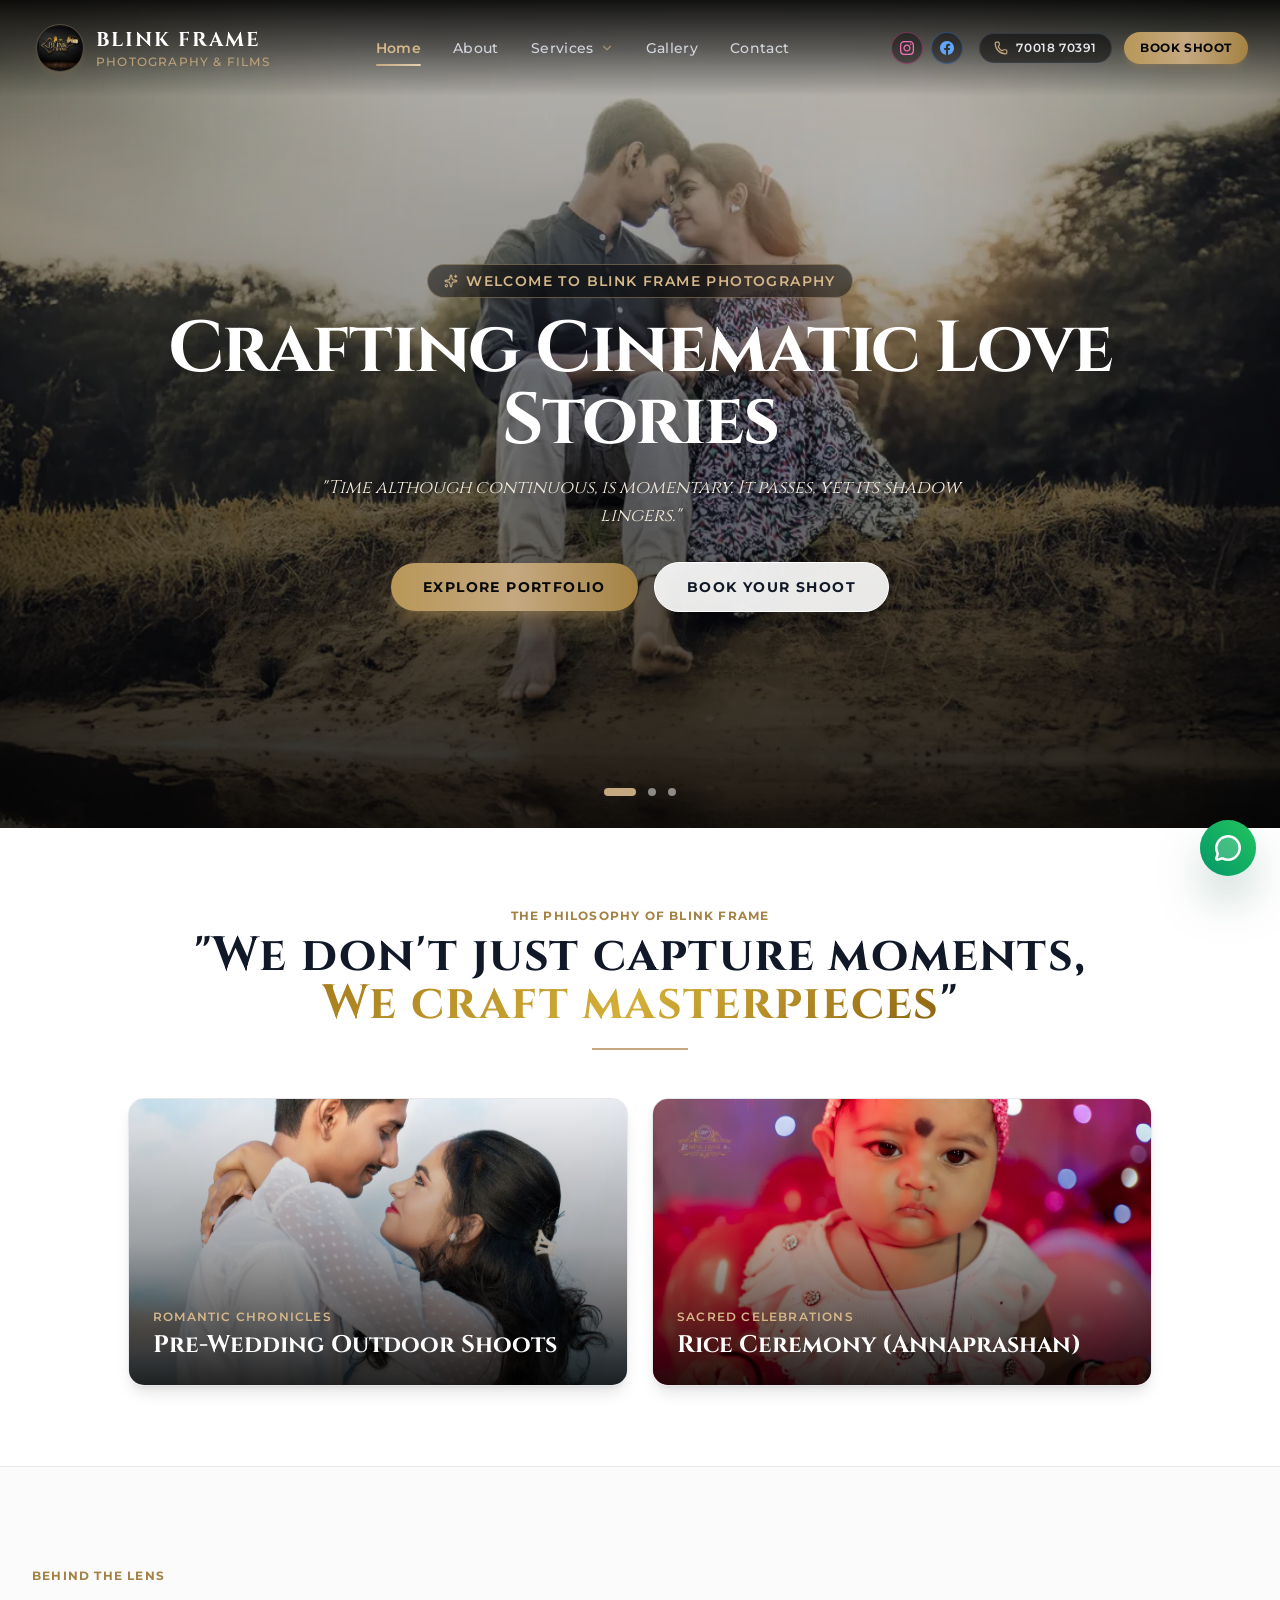
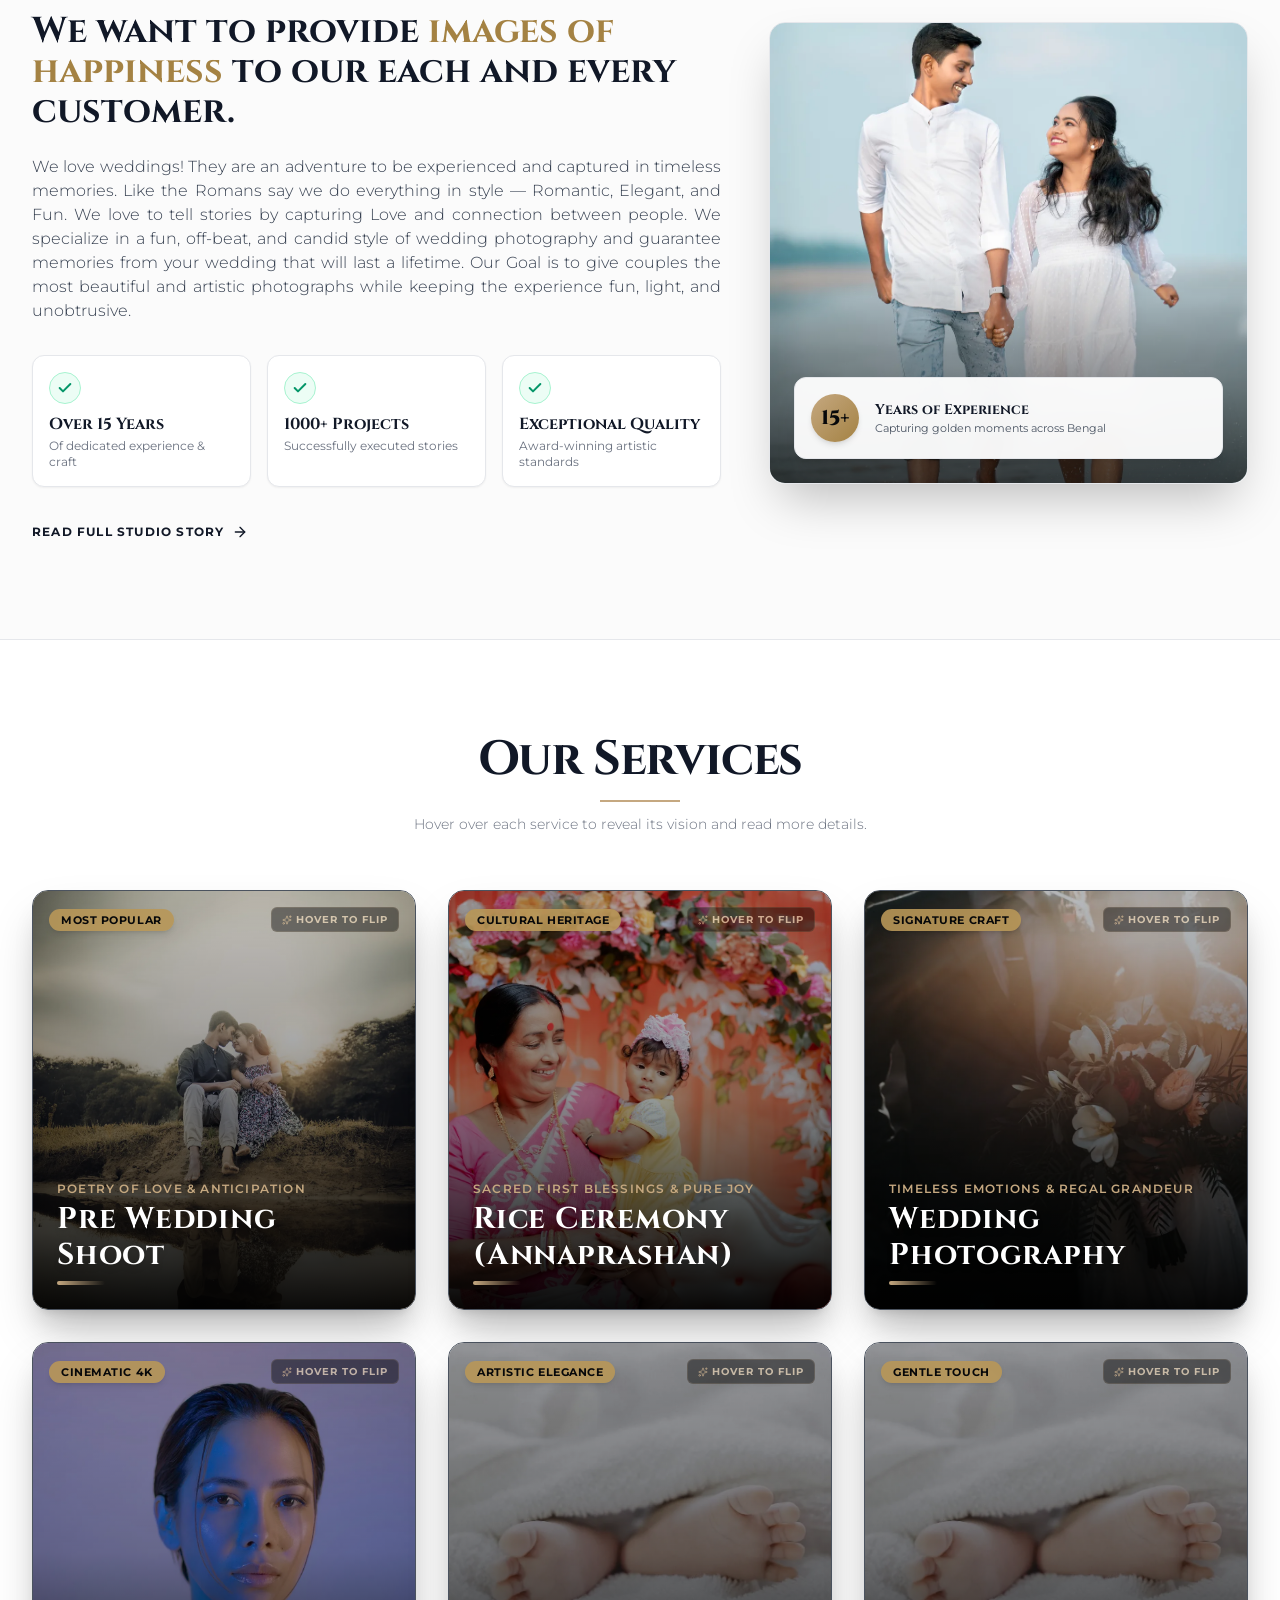
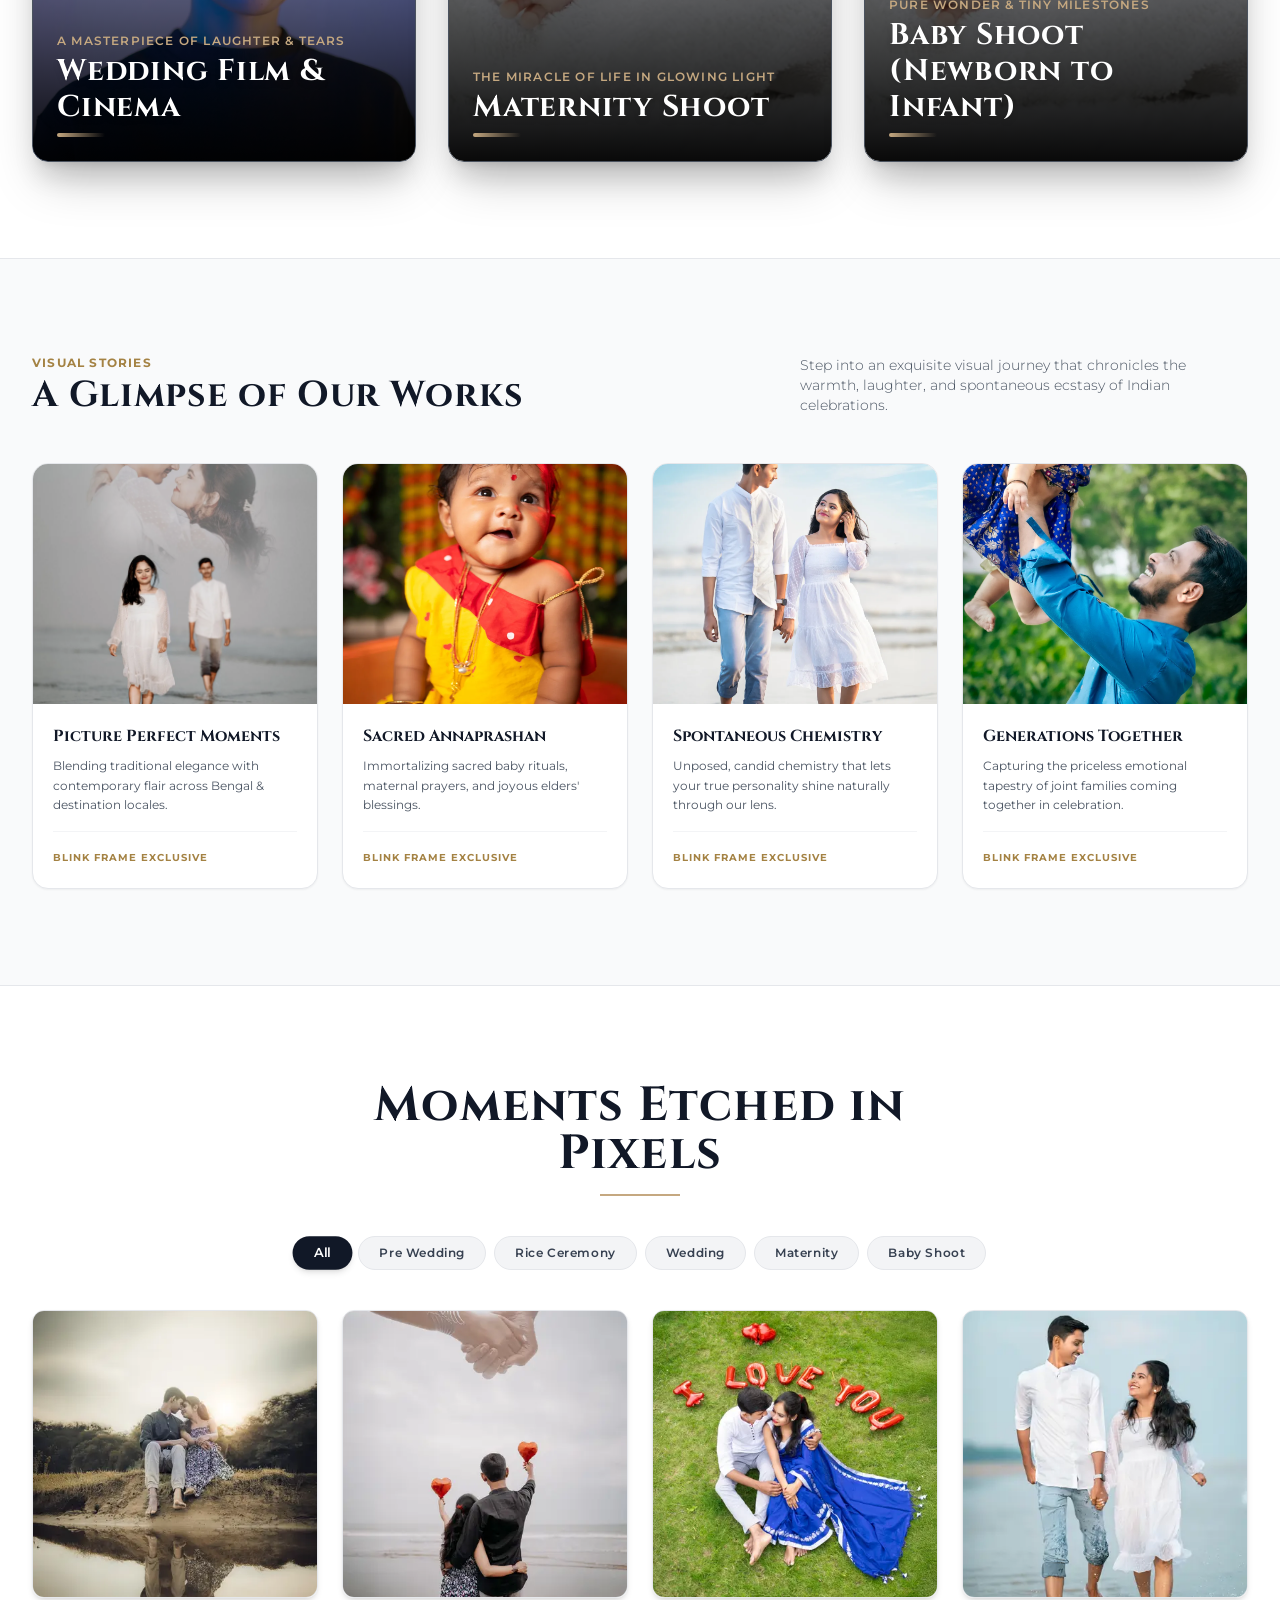
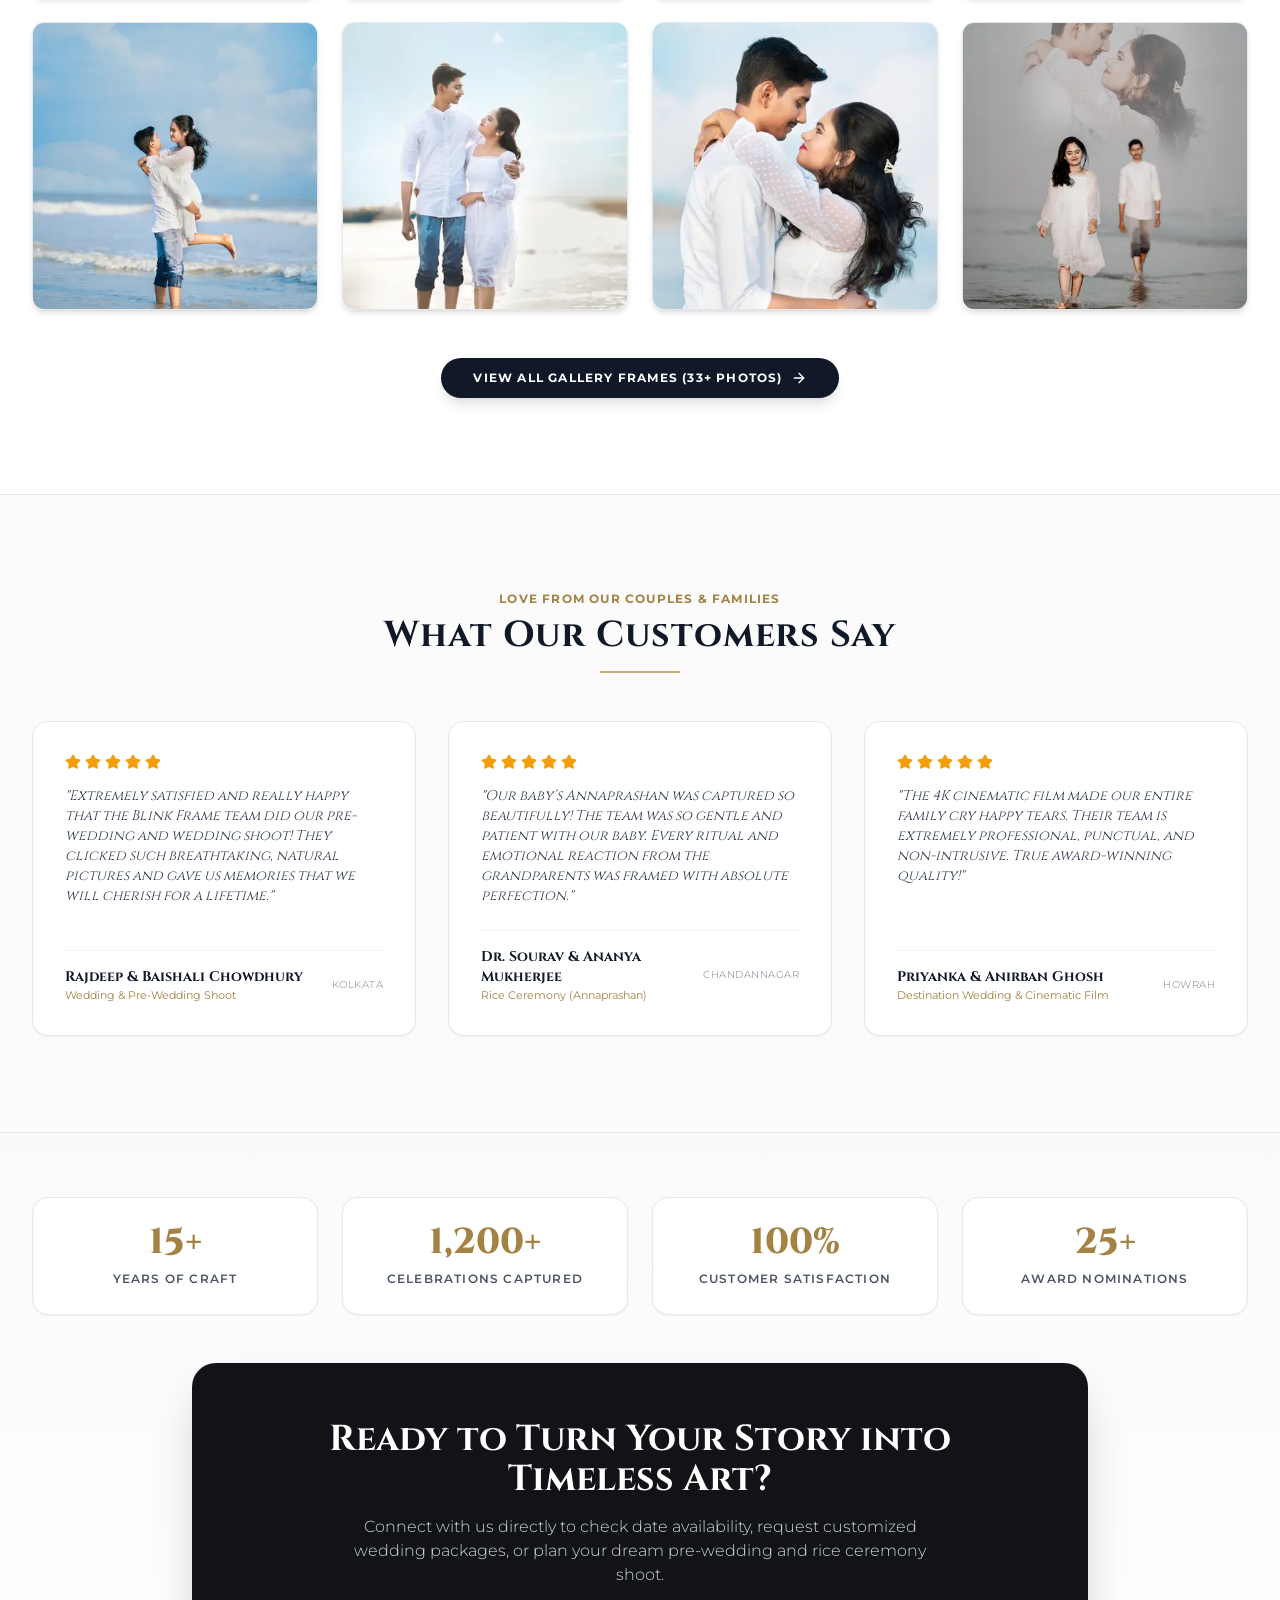
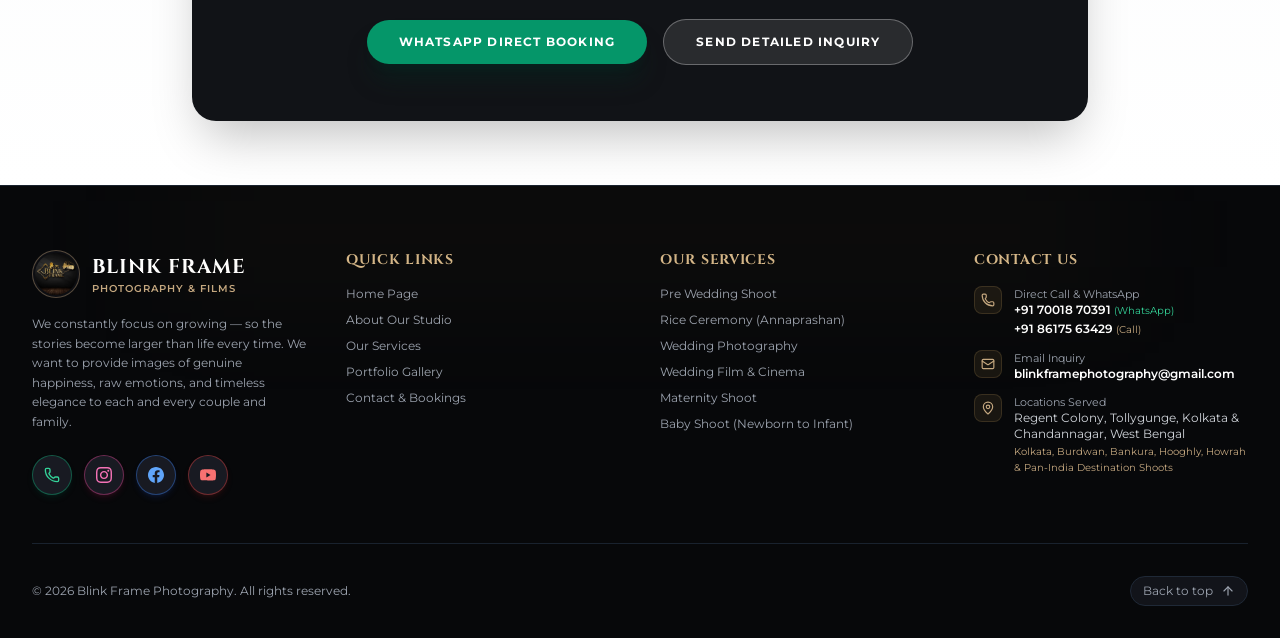
==== commit a0dfcbe5: "Add files via upload" ====
--- a/index.html
+++ b/index.html
@@ -2,27 +2,145 @@
 <html lang="en" class="scroll-smooth">
 <head>
   <meta charset="UTF-8" />
-  <meta name="viewport" content="width=device-width, initial-scale=1.0, maximum-scale=1.0, user-scalable=no" />
-  <title>Blink Frame Photography | Wedding, Pre-Wedding & Cinematic Films</title>
-  <meta name="description" content="Blink Frame Photography — Award-winning wedding, pre-wedding, rice ceremony, and cinematic films. Capturing emotions, laughter, and timeless celebrations." />
-  <meta name="keywords" content="Blink Frame Photography, Kolkata wedding photography, pre-wedding shoot, rice ceremony, candid photography, wedding films" />
+  <meta name="viewport" content="width=device-width, initial-scale=1.0" />
+  <title>Blink Frame Photography | Best Wedding, Pre-Wedding & Rice Ceremony Photographer Kolkata</title>
+  <meta name="description" content="Award-winning wedding, pre-wedding, and traditional Bengali rice ceremony (Annaprashan) photography & cinematic films in Kolkata, Hooghly & West Bengal. Book dates: +91 70018 70391." />
+  <meta name="keywords" content="wedding photographer kolkata, best wedding photographer in kolkata, pre wedding shoot kolkata, rice ceremony photography kolkata, annaprashan photographer kolkata, bengali wedding photography, candid photographer kolkata, cinematic wedding film kolkata, blink frame photography" />
+  <meta name="author" content="Blink Frame Photography" />
+  <meta name="robots" content="index, follow, max-image-preview:large, max-snippet:-1, max-video-preview:-1" />
+  <meta name="googlebot" content="index, follow, max-snippet:-1, max-image-preview:large, max-video-preview:-1" />
+  <meta name="bingbot" content="index, follow, max-snippet:-1, max-image-preview:large, max-video-preview:-1" />
   
-  <!-- Open Graph -->
-  <meta property="og:title" content="Blink Frame Photography | Wedding & Cinematic Films" />
-  <meta property="og:description" content="We don't just capture moments, we craft masterpieces. Premium wedding and pre-wedding photography studio." />
-  <meta property="og:image" content="/images/prewedding/prewedding_01.webp" />
+  <!-- Canonical URL -->
+  <link rel="canonical" href="https://blinkframephotography.in/" />
+
+  <!-- Local & Geo SEO Tags -->
+  <meta name="geo.region" content="IN-WB" />
+  <meta name="geo.placename" content="Kolkata, West Bengal, India" />
+  <meta name="geo.position" content="22.5726;88.3639" />
+  <meta name="ICBM" content="22.5726, 88.3639" />
+
+  <!-- Open Graph / Facebook / WhatsApp -->
+  <meta property="og:site_name" content="Blink Frame Photography" />
   <meta property="og:type" content="website" />
-  
+  <meta property="og:url" content="https://blinkframephotography.in/" />
+  <meta property="og:title" content="Blink Frame Photography | Wedding, Pre-Wedding & Rice Ceremony Films Kolkata" />
+  <meta property="og:description" content="We don't stage emotions. We let them breathe. Premium Bengali wedding, pre-wedding, and Annaprashan photography studio in Kolkata & Hooghly." />
+  <meta property="og:image" content="https://blinkframephotography.in/images/prewedding/prewedding_01.webp" />
+  <meta property="og:image:secure_url" content="https://blinkframephotography.in/images/prewedding/prewedding_01.webp" />
+  <meta property="og:image:width" content="1200" />
+  <meta property="og:image:height" content="800" />
+  <meta property="og:image:alt" content="Blink Frame Photography - Romantic Pre-Wedding Photoshoot in Kolkata" />
+  <meta property="og:locale" content="en_IN" />
+
+  <!-- Twitter Cards -->
+  <meta name="twitter:card" content="summary_large_image" />
+  <meta name="twitter:url" content="https://blinkframephotography.in/" />
+  <meta name="twitter:title" content="Blink Frame Photography | Kolkata Wedding & Pre-Wedding Specialists" />
+  <meta name="twitter:description" content="Award-winning wedding, pre-wedding & rice ceremony photoshoot studio in Kolkata. Direct WhatsApp: +91 70018 70391." />
+  <meta name="twitter:image" content="https://blinkframephotography.in/images/prewedding/prewedding_01.webp" />
+
+  <!-- Favicons -->
   <link rel="icon" type="image/webp" href="/logo.webp" />
+  <link rel="apple-touch-icon" href="/logo.webp" />
+  <meta name="theme-color" content="#07080a" />
+
+  <!-- Resource Preconnects for Core Web Vitals (Fast LCP) -->
+  <link rel="preconnect" href="https://fonts.googleapis.com" />
+  <link rel="preconnect" href="https://fonts.gstatic.com" crossorigin />
+  <link rel="preload" as="image" href="/logo.webp" type="image/webp" fetchpriority="high" />
   
   <!-- Google Fonts: Cinzel & Montserrat & Cormorant Garamond -->
-  <link rel="preconnect" href="https://fonts.googleapis.com">
-  <link rel="preconnect" href="https://fonts.gstatic.com" crossorigin>
-  <link href="https://fonts.googleapis.com/css2?family=Cinzel:wght@400;500;600;700;800;900&family=Cormorant+Garamond:ital,wght@0,400;0,600;0,700;1,400;1,600&family=Montserrat:ital,wght@0,300;0,400;0,500;0,600;0,700;1,300;1,400&display=swap" rel="stylesheet">
-  <script type="module" crossorigin src="/assets/index-DYodp--M.js"></script>
-  <link rel="stylesheet" crossorigin href="/assets/index-Xf_pFObz.css">
+  <link href="https://fonts.googleapis.com/css2?family=Cinzel:wght@400;600;700;800;900&family=Cormorant+Garamond:ital,wght@0,400;0,600;0,700;1,400&family=Montserrat:wght@300;400;500;600;700&display=swap" rel="stylesheet" />
+
+  <!-- Structured Data / JSON-LD: PhotographyBusiness & WebSite -->
+  <script type="application/ld+json">
+  {
+    "@context": "https://schema.org",
+    "@graph": [
+      {
+        "@type": ["PhotographyBusiness", "LocalBusiness"],
+        "@id": "https://blinkframephotography.in/#organization",
+        "name": "Blink Frame Photography",
+        "alternateName": ["Blink Frame Photo & Films", "BlinkFrame Photography"],
+        "url": "https://blinkframephotography.in/",
+        "logo": {
+          "@type": "ImageObject",
+          "url": "https://blinkframephotography.in/logo.webp",
+          "caption": "Blink Frame Photography Logo"
+        },
+        "image": "https://blinkframephotography.in/images/prewedding/prewedding_01.webp",
+        "description": "Award-winning wedding, pre-wedding, and traditional Bengali rice ceremony (Annaprashan) photography studio in Kolkata, Hooghly, and all West Bengal.",
+        "telephone": "+91-7001870391",
+        "email": "blinkframephotography@gmail.com",
+        "address": {
+          "@type": "PostalAddress",
+          "streetAddress": "Grand Trunk Road, Chandannagar",
+          "addressLocality": "Kolkata / Hooghly",
+          "addressRegion": "West Bengal",
+          "postalCode": "712136",
+          "addressCountry": "IN"
+        },
+        "geo": {
+          "@type": "GeoCoordinates",
+          "latitude": 22.5726,
+          "longitude": 88.3639
+        },
+        "openingHoursSpecification": {
+          "@type": "OpeningHoursSpecification",
+          "dayOfWeek": [
+            "Monday",
+            "Tuesday",
+            "Wednesday",
+            "Thursday",
+            "Friday",
+            "Saturday",
+            "Sunday"
+          ],
+          "opens": "09:00",
+          "closes": "21:00"
+        },
+        "priceRange": "₹₹ - ₹₹₹",
+        "currenciesAccepted": "INR",
+        "paymentAccepted": "Cash, UPI, Net Banking, Credit Card",
+        "areaServed": [
+          { "@type": "City", "name": "Kolkata" },
+          { "@type": "City", "name": "Hooghly" },
+          { "@type": "City", "name": "Howrah" },
+          { "@type": "City", "name": "Chandannagar" },
+          { "@type": "State", "name": "West Bengal" }
+        ],
+        "sameAs": [
+          "https://www.instagram.com/blink_frame_photography_/",
+          "https://www.facebook.com/share/1JSU8QkjJF/",
+          "https://www.youtube.com/@blinkframephotography"
+        ],
+        "aggregateRating": {
+          "@type": "AggregateRating",
+          "ratingValue": "4.9",
+          "bestRating": "5",
+          "worstRating": "1",
+          "ratingCount": "184",
+          "reviewCount": "184"
+        }
+      },
+      {
+        "@type": "WebSite",
+        "@id": "https://blinkframephotography.in/#website",
+        "url": "https://blinkframephotography.in/",
+        "name": "Blink Frame Photography",
+        "publisher": {
+          "@id": "https://blinkframephotography.in/#organization"
+        },
+        "inLanguage": "en-IN"
+      }
+    ]
+  }
+  </script>
+  <script type="module" crossorigin src="/assets/main-6z-Y9OJk.js"></script>
+  <link rel="stylesheet" crossorigin href="/assets/main-DQ46tcG9.css">
 </head>
-<body class="bg-obsidian-900 text-gray-200 font-sans antialiased selection:bg-gold-500 selection:text-obsidian-950 overflow-x-hidden">
+<body class="bg-white text-gray-900 font-sans antialiased selection:bg-gold-500 selection:text-white overflow-x-hidden">
   <div id="root"></div>
 </body>
 </html>
--- a/assets/main-DQ46tcG9.css
+++ b/assets/main-DQ46tcG9.css
@@ -0,0 +1 @@
+*,:before,:after{--tw-border-spacing-x: 0;--tw-border-spacing-y: 0;--tw-translate-x: 0;--tw-translate-y: 0;--tw-rotate: 0;--tw-skew-x: 0;--tw-skew-y: 0;--tw-scale-x: 1;--tw-scale-y: 1;--tw-pan-x: ;--tw-pan-y: ;--tw-pinch-zoom: ;--tw-scroll-snap-strictness: proximity;--tw-gradient-from-position: ;--tw-gradient-via-position: ;--tw-gradient-to-position: ;--tw-ordinal: ;--tw-slashed-zero: ;--tw-numeric-figure: ;--tw-numeric-spacing: ;--tw-numeric-fraction: ;--tw-ring-inset: ;--tw-ring-offset-width: 0px;--tw-ring-offset-color: #fff;--tw-ring-color: rgb(59 130 246 / .5);--tw-ring-offset-shadow: 0 0 #0000;--tw-ring-shadow: 0 0 #0000;--tw-shadow: 0 0 #0000;--tw-shadow-colored: 0 0 #0000;--tw-blur: ;--tw-brightness: ;--tw-contrast: ;--tw-grayscale: ;--tw-hue-rotate: ;--tw-invert: ;--tw-saturate: ;--tw-sepia: ;--tw-drop-shadow: ;--tw-backdrop-blur: ;--tw-backdrop-brightness: ;--tw-backdrop-contrast: ;--tw-backdrop-grayscale: ;--tw-backdrop-hue-rotate: ;--tw-backdrop-invert: ;--tw-backdrop-opacity: ;--tw-backdrop-saturate: ;--tw-backdrop-sepia: ;--tw-contain-size: ;--tw-contain-layout: ;--tw-contain-paint: ;--tw-contain-style: }::backdrop{--tw-border-spacing-x: 0;--tw-border-spacing-y: 0;--tw-translate-x: 0;--tw-translate-y: 0;--tw-rotate: 0;--tw-skew-x: 0;--tw-skew-y: 0;--tw-scale-x: 1;--tw-scale-y: 1;--tw-pan-x: ;--tw-pan-y: ;--tw-pinch-zoom: ;--tw-scroll-snap-strictness: proximity;--tw-gradient-from-position: ;--tw-gradient-via-position: ;--tw-gradient-to-position: ;--tw-ordinal: ;--tw-slashed-zero: ;--tw-numeric-figure: ;--tw-numeric-spacing: ;--tw-numeric-fraction: ;--tw-ring-inset: ;--tw-ring-offset-width: 0px;--tw-ring-offset-color: #fff;--tw-ring-color: rgb(59 130 246 / .5);--tw-ring-offset-shadow: 0 0 #0000;--tw-ring-shadow: 0 0 #0000;--tw-shadow: 0 0 #0000;--tw-shadow-colored: 0 0 #0000;--tw-blur: ;--tw-brightness: ;--tw-contrast: ;--tw-grayscale: ;--tw-hue-rotate: ;--tw-invert: ;--tw-saturate: ;--tw-sepia: ;--tw-drop-shadow: ;--tw-backdrop-blur: ;--tw-backdrop-brightness: ;--tw-backdrop-contrast: ;--tw-backdrop-grayscale: ;--tw-backdrop-hue-rotate: ;--tw-backdrop-invert: ;--tw-backdrop-opacity: ;--tw-backdrop-saturate: ;--tw-backdrop-sepia: ;--tw-contain-size: ;--tw-contain-layout: ;--tw-contain-paint: ;--tw-contain-style: }*,:before,:after{box-sizing:border-box;border-width:0;border-style:solid;border-color:#e5e7eb}:before,:after{--tw-content: ""}html,:host{line-height:1.5;-webkit-text-size-adjust:100%;-moz-tab-size:4;-o-tab-size:4;tab-size:4;font-family:Montserrat,system-ui,sans-serif;font-feature-settings:normal;font-variation-settings:normal;-webkit-tap-highlight-color:transparent}body{margin:0;line-height:inherit}hr{height:0;color:inherit;border-top-width:1px}abbr:where([title]){-webkit-text-decoration:underline dotted;text-decoration:underline dotted}h1,h2,h3,h4,h5,h6{font-size:inherit;font-weight:inherit}a{color:inherit;text-decoration:inherit}b,strong{font-weight:bolder}code,kbd,samp,pre{font-family:ui-monospace,SFMono-Regular,Menlo,Monaco,Consolas,Liberation Mono,Courier New,monospace;font-feature-settings:normal;font-variation-settings:normal;font-size:1em}small{font-size:80%}sub,sup{font-size:75%;line-height:0;position:relative;vertical-align:baseline}sub{bottom:-.25em}sup{top:-.5em}table{text-indent:0;border-color:inherit;border-collapse:collapse}button,input,optgroup,select,textarea{font-family:inherit;font-feature-settings:inherit;font-variation-settings:inherit;font-size:100%;font-weight:inherit;line-height:inherit;letter-spacing:inherit;color:inherit;margin:0;padding:0}button,select{text-transform:none}button,input:where([type=button]),input:where([type=reset]),input:where([type=submit]){-webkit-appearance:button;background-color:transparent;background-image:none}:-moz-focusring{outline:auto}:-moz-ui-invalid{box-shadow:none}progress{vertical-align:baseline}::-webkit-inner-spin-button,::-webkit-outer-spin-button{height:auto}[type=search]{-webkit-appearance:textfield;outline-offset:-2px}::-webkit-search-decoration{-webkit-appearance:none}::-webkit-file-upload-button{-webkit-appearance:button;font:inherit}summary{display:list-item}blockquote,dl,dd,h1,h2,h3,h4,h5,h6,hr,figure,p,pre{margin:0}fieldset{margin:0;padding:0}legend{padding:0}ol,ul,menu{list-style:none;margin:0;padding:0}dialog{padding:0}textarea{resize:vertical}input::-moz-placeholder,textarea::-moz-placeholder{opacity:1;color:#9ca3af}input::placeholder,textarea::placeholder{opacity:1;color:#9ca3af}button,[role=button]{cursor:pointer}:disabled{cursor:default}img,svg,video,canvas,audio,iframe,embed,object{display:block;vertical-align:middle}img,video{max-width:100%;height:auto}[hidden]:where(:not([hidden=until-found])){display:none}.pointer-events-none{pointer-events:none}.pointer-events-auto{pointer-events:auto}.fixed{position:fixed}.absolute{position:absolute}.relative{position:relative}.sticky{position:sticky}.inset-0{top:0;right:0;bottom:0;left:0}.inset-x-0{left:0;right:0}.inset-x-4{left:1rem;right:1rem}.-bottom-6{bottom:-1.5rem}.-left-\[9999px\]{left:-9999px}.bottom-0{bottom:0}.bottom-4{bottom:1rem}.bottom-6{bottom:1.5rem}.bottom-8{bottom:2rem}.left-0{left:0}.left-1\/2{left:50%}.left-2{left:.5rem}.left-4{left:1rem}.left-6{left:1.5rem}.right-0{right:0}.right-2{right:.5rem}.right-4{right:1rem}.right-6{right:1.5rem}.top-0{top:0}.top-4{top:1rem}.top-full{top:100%}.-z-10{z-index:-10}.-z-50{z-index:-50}.z-0{z-index:0}.z-10{z-index:10}.z-20{z-index:20}.z-40{z-index:40}.z-50{z-index:50}.mx-auto{margin-left:auto;margin-right:auto}.my-auto{margin-top:auto;margin-bottom:auto}.mb-1{margin-bottom:.25rem}.mb-1\.5{margin-bottom:.375rem}.mb-10{margin-bottom:2.5rem}.mb-12{margin-bottom:3rem}.mb-14{margin-bottom:3.5rem}.mb-2{margin-bottom:.5rem}.mb-3{margin-bottom:.75rem}.mb-4{margin-bottom:1rem}.mb-6{margin-bottom:1.5rem}.mb-8{margin-bottom:2rem}.ml-1{margin-left:.25rem}.mr-1{margin-right:.25rem}.mr-3{margin-right:.75rem}.mt-0\.5{margin-top:.125rem}.mt-1{margin-top:.25rem}.mt-12{margin-top:3rem}.mt-16{margin-top:4rem}.mt-2{margin-top:.5rem}.mt-3{margin-top:.75rem}.mt-4{margin-top:1rem}.mt-5{margin-top:1.25rem}.mt-8{margin-top:2rem}.line-clamp-2{overflow:hidden;display:-webkit-box;-webkit-box-orient:vertical;-webkit-line-clamp:2}.block{display:block}.inline-block{display:inline-block}.flex{display:flex}.inline-flex{display:inline-flex}.grid{display:grid}.hidden{display:none}.h-0\.5{height:.125rem}.h-1{height:.25rem}.h-1\.5{height:.375rem}.h-10{height:2.5rem}.h-11{height:2.75rem}.h-12{height:3rem}.h-2{height:.5rem}.h-2\.5{height:.625rem}.h-24{height:6rem}.h-3{height:.75rem}.h-3\.5{height:.875rem}.h-4{height:1rem}.h-5{height:1.25rem}.h-6{height:1.5rem}.h-60{height:15rem}.h-64{height:16rem}.h-7{height:1.75rem}.h-72{height:18rem}.h-8{height:2rem}.h-9{height:2.25rem}.h-\[420px\]{height:420px}.h-\[460px\]{height:460px}.h-\[92vh\]{height:92vh}.h-auto{height:auto}.h-full{height:100%}.max-h-\[80vh\]{max-height:80vh}.max-h-\[82vh\]{max-height:82vh}.max-h-\[920px\]{max-height:920px}.min-h-\[600px\]{min-height:600px}.min-h-full{min-height:100%}.min-h-screen{min-height:100vh}.w-1\.5{width:.375rem}.w-10{width:2.5rem}.w-11{width:2.75rem}.w-12{width:3rem}.w-16{width:4rem}.w-2{width:.5rem}.w-2\.5{width:.625rem}.w-20{width:5rem}.w-24{width:6rem}.w-3{width:.75rem}.w-3\.5{width:.875rem}.w-3\/4{width:75%}.w-4{width:1rem}.w-5{width:1.25rem}.w-6{width:1.5rem}.w-7{width:1.75rem}.w-72{width:18rem}.w-8{width:2rem}.w-9{width:2.25rem}.w-auto{width:auto}.w-full{width:100%}.max-w-2xl{max-width:42rem}.max-w-3xl{max-width:48rem}.max-w-4xl{max-width:56rem}.max-w-5xl{max-width:64rem}.max-w-7xl{max-width:80rem}.max-w-\[200px\]{max-width:200px}.max-w-full{max-width:100%}.max-w-md{max-width:28rem}.max-w-xl{max-width:36rem}.flex-1{flex:1 1 0%}.flex-shrink-0{flex-shrink:0}.flex-grow{flex-grow:1}.-translate-x-1\/2{--tw-translate-x: -50%;transform:translate(var(--tw-translate-x),var(--tw-translate-y)) rotate(var(--tw-rotate)) skew(var(--tw-skew-x)) skewY(var(--tw-skew-y)) scaleX(var(--tw-scale-x)) scaleY(var(--tw-scale-y))}.rotate-180{--tw-rotate: 180deg;transform:translate(var(--tw-translate-x),var(--tw-translate-y)) rotate(var(--tw-rotate)) skew(var(--tw-skew-x)) skewY(var(--tw-skew-y)) scaleX(var(--tw-scale-x)) scaleY(var(--tw-scale-y))}.scale-100{--tw-scale-x: 1;--tw-scale-y: 1;transform:translate(var(--tw-translate-x),var(--tw-translate-y)) rotate(var(--tw-rotate)) skew(var(--tw-skew-x)) skewY(var(--tw-skew-y)) scaleX(var(--tw-scale-x)) scaleY(var(--tw-scale-y))}.scale-105{--tw-scale-x: 1.05;--tw-scale-y: 1.05;transform:translate(var(--tw-translate-x),var(--tw-translate-y)) rotate(var(--tw-rotate)) skew(var(--tw-skew-x)) skewY(var(--tw-skew-y)) scaleX(var(--tw-scale-x)) scaleY(var(--tw-scale-y))}.scale-\[1\.01\]{--tw-scale-x: 1.01;--tw-scale-y: 1.01;transform:translate(var(--tw-translate-x),var(--tw-translate-y)) rotate(var(--tw-rotate)) skew(var(--tw-skew-x)) skewY(var(--tw-skew-y)) scaleX(var(--tw-scale-x)) scaleY(var(--tw-scale-y))}.transform{transform:translate(var(--tw-translate-x),var(--tw-translate-y)) rotate(var(--tw-rotate)) skew(var(--tw-skew-x)) skewY(var(--tw-skew-y)) scaleX(var(--tw-scale-x)) scaleY(var(--tw-scale-y))}@keyframes ping{75%,to{transform:scale(2);opacity:0}}.animate-ping{animation:ping 1s cubic-bezier(0,0,.2,1) infinite}@keyframes pulse{50%{opacity:.5}}.animate-pulse{animation:pulse 2s cubic-bezier(.4,0,.6,1) infinite}.cursor-pointer{cursor:pointer}.select-none{-webkit-user-select:none;-moz-user-select:none;user-select:none}.grid-cols-1{grid-template-columns:repeat(1,minmax(0,1fr))}.grid-cols-2{grid-template-columns:repeat(2,minmax(0,1fr))}.flex-col{flex-direction:column}.flex-wrap{flex-wrap:wrap}.items-start{align-items:flex-start}.items-center{align-items:center}.justify-start{justify-content:flex-start}.justify-end{justify-content:flex-end}.justify-center{justify-content:center}.justify-between{justify-content:space-between}.gap-0\.5{gap:.125rem}.gap-1{gap:.25rem}.gap-1\.5{gap:.375rem}.gap-10{gap:2.5rem}.gap-12{gap:3rem}.gap-2{gap:.5rem}.gap-2\.5{gap:.625rem}.gap-3{gap:.75rem}.gap-4{gap:1rem}.gap-6{gap:1.5rem}.gap-8{gap:2rem}.space-x-2>:not([hidden])~:not([hidden]){--tw-space-x-reverse: 0;margin-right:calc(.5rem * var(--tw-space-x-reverse));margin-left:calc(.5rem * calc(1 - var(--tw-space-x-reverse)))}.space-x-3>:not([hidden])~:not([hidden]){--tw-space-x-reverse: 0;margin-right:calc(.75rem * var(--tw-space-x-reverse));margin-left:calc(.75rem * calc(1 - var(--tw-space-x-reverse)))}.space-x-8>:not([hidden])~:not([hidden]){--tw-space-x-reverse: 0;margin-right:calc(2rem * var(--tw-space-x-reverse));margin-left:calc(2rem * calc(1 - var(--tw-space-x-reverse)))}.space-y-16>:not([hidden])~:not([hidden]){--tw-space-y-reverse: 0;margin-top:calc(4rem * calc(1 - var(--tw-space-y-reverse)));margin-bottom:calc(4rem * var(--tw-space-y-reverse))}.space-y-2>:not([hidden])~:not([hidden]){--tw-space-y-reverse: 0;margin-top:calc(.5rem * calc(1 - var(--tw-space-y-reverse)));margin-bottom:calc(.5rem * var(--tw-space-y-reverse))}.space-y-2\.5>:not([hidden])~:not([hidden]){--tw-space-y-reverse: 0;margin-top:calc(.625rem * calc(1 - var(--tw-space-y-reverse)));margin-bottom:calc(.625rem * var(--tw-space-y-reverse))}.space-y-3>:not([hidden])~:not([hidden]){--tw-space-y-reverse: 0;margin-top:calc(.75rem * calc(1 - var(--tw-space-y-reverse)));margin-bottom:calc(.75rem * var(--tw-space-y-reverse))}.space-y-4>:not([hidden])~:not([hidden]){--tw-space-y-reverse: 0;margin-top:calc(1rem * calc(1 - var(--tw-space-y-reverse)));margin-bottom:calc(1rem * var(--tw-space-y-reverse))}.space-y-5>:not([hidden])~:not([hidden]){--tw-space-y-reverse: 0;margin-top:calc(1.25rem * calc(1 - var(--tw-space-y-reverse)));margin-bottom:calc(1.25rem * var(--tw-space-y-reverse))}.space-y-6>:not([hidden])~:not([hidden]){--tw-space-y-reverse: 0;margin-top:calc(1.5rem * calc(1 - var(--tw-space-y-reverse)));margin-bottom:calc(1.5rem * var(--tw-space-y-reverse))}.divide-y>:not([hidden])~:not([hidden]){--tw-divide-y-reverse: 0;border-top-width:calc(1px * calc(1 - var(--tw-divide-y-reverse)));border-bottom-width:calc(1px * var(--tw-divide-y-reverse))}.divide-gray-800>:not([hidden])~:not([hidden]){--tw-divide-opacity: 1;border-color:rgb(31 41 55 / var(--tw-divide-opacity, 1))}.overflow-hidden{overflow:hidden}.overflow-y-auto{overflow-y:auto}.overflow-x-hidden{overflow-x:hidden}.overscroll-contain{overscroll-behavior:contain}.scroll-smooth{scroll-behavior:smooth}.truncate{overflow:hidden;text-overflow:ellipsis;white-space:nowrap}.whitespace-nowrap{white-space:nowrap}.break-all{word-break:break-all}.rounded-2xl{border-radius:1rem}.rounded-3xl{border-radius:1.5rem}.rounded-full{border-radius:9999px}.rounded-lg{border-radius:.5rem}.rounded-md{border-radius:.375rem}.rounded-xl{border-radius:.75rem}.border{border-width:1px}.border-2{border-width:2px}.border-y{border-top-width:1px;border-bottom-width:1px}.border-b{border-bottom-width:1px}.border-t{border-top-width:1px}.border-t-2{border-top-width:2px}.border-blue-500\/40{border-color:#3b82f666}.border-emerald-200{--tw-border-opacity: 1;border-color:rgb(167 243 208 / var(--tw-border-opacity, 1))}.border-emerald-300{--tw-border-opacity: 1;border-color:rgb(110 231 183 / var(--tw-border-opacity, 1))}.border-emerald-500\/40{border-color:#10b98166}.border-gold-200{--tw-border-opacity: 1;border-color:rgb(229 209 179 / var(--tw-border-opacity, 1))}.border-gold-300\/40{border-color:#d5b78966}.border-gold-400{--tw-border-opacity: 1;border-color:rgb(197 168 128 / var(--tw-border-opacity, 1))}.border-gold-400\/20{border-color:#c5a88033}.border-gold-400\/30{border-color:#c5a8804d}.border-gold-400\/40{border-color:#c5a88066}.border-gold-400\/60{border-color:#c5a88099}.border-gold-400\/80{border-color:#c5a880cc}.border-gold-500\/20{border-color:#b8975833}.border-gray-100{--tw-border-opacity: 1;border-color:rgb(243 244 246 / var(--tw-border-opacity, 1))}.border-gray-200{--tw-border-opacity: 1;border-color:rgb(229 231 235 / var(--tw-border-opacity, 1))}.border-gray-300{--tw-border-opacity: 1;border-color:rgb(209 213 219 / var(--tw-border-opacity, 1))}.border-gray-700{--tw-border-opacity: 1;border-color:rgb(55 65 81 / var(--tw-border-opacity, 1))}.border-gray-700\/80{border-color:#374151cc}.border-gray-800{--tw-border-opacity: 1;border-color:rgb(31 41 55 / var(--tw-border-opacity, 1))}.border-gray-800\/80{border-color:#1f2937cc}.border-gray-800\/90{border-color:#1f2937e6}.border-pink-500\/40{border-color:#ec489966}.border-red-500\/40{border-color:#ef444466}.border-rose-300{--tw-border-opacity: 1;border-color:rgb(253 164 175 / var(--tw-border-opacity, 1))}.border-white{--tw-border-opacity: 1;border-color:rgb(255 255 255 / var(--tw-border-opacity, 1))}.border-white\/20{border-color:#fff3}.border-white\/30{border-color:#ffffff4d}.bg-\[\#07080a\]{--tw-bg-opacity: 1;background-color:rgb(7 8 10 / var(--tw-bg-opacity, 1))}.bg-\[\#07080d\]\/95{background-color:#07080df2}.bg-\[\#0c0d12\]{--tw-bg-opacity: 1;background-color:rgb(12 13 18 / var(--tw-bg-opacity, 1))}.bg-\[\#0e1017\]{--tw-bg-opacity: 1;background-color:rgb(14 16 23 / var(--tw-bg-opacity, 1))}.bg-\[\#111317\]{--tw-bg-opacity: 1;background-color:rgb(17 19 23 / var(--tw-bg-opacity, 1))}.bg-\[\#11131c\]{--tw-bg-opacity: 1;background-color:rgb(17 19 28 / var(--tw-bg-opacity, 1))}.bg-\[\#141620\]{--tw-bg-opacity: 1;background-color:rgb(20 22 32 / var(--tw-bg-opacity, 1))}.bg-\[\#161822\]{--tw-bg-opacity: 1;background-color:rgb(22 24 34 / var(--tw-bg-opacity, 1))}.bg-\[\#18181b\]{--tw-bg-opacity: 1;background-color:rgb(24 24 27 / var(--tw-bg-opacity, 1))}.bg-\[\#181a22\]{--tw-bg-opacity: 1;background-color:rgb(24 26 34 / var(--tw-bg-opacity, 1))}.bg-\[\#181a26\]{--tw-bg-opacity: 1;background-color:rgb(24 26 38 / var(--tw-bg-opacity, 1))}.bg-\[\#181b28\]{--tw-bg-opacity: 1;background-color:rgb(24 27 40 / var(--tw-bg-opacity, 1))}.bg-\[\#1877F2\]{--tw-bg-opacity: 1;background-color:rgb(24 119 242 / var(--tw-bg-opacity, 1))}.bg-\[\#f9fafb\]{--tw-bg-opacity: 1;background-color:rgb(249 250 251 / var(--tw-bg-opacity, 1))}.bg-\[\#fbfbfb\]{--tw-bg-opacity: 1;background-color:rgb(251 251 251 / var(--tw-bg-opacity, 1))}.bg-black{--tw-bg-opacity: 1;background-color:rgb(0 0 0 / var(--tw-bg-opacity, 1))}.bg-black\/10{background-color:#0000001a}.bg-black\/20{background-color:#0003}.bg-black\/40{background-color:#0006}.bg-black\/50{background-color:#00000080}.bg-black\/60{background-color:#0009}.bg-black\/95{background-color:#000000f2}.bg-emerald-400{--tw-bg-opacity: 1;background-color:rgb(52 211 153 / var(--tw-bg-opacity, 1))}.bg-emerald-50{--tw-bg-opacity: 1;background-color:rgb(236 253 245 / var(--tw-bg-opacity, 1))}.bg-emerald-500{--tw-bg-opacity: 1;background-color:rgb(16 185 129 / var(--tw-bg-opacity, 1))}.bg-emerald-600{--tw-bg-opacity: 1;background-color:rgb(5 150 105 / var(--tw-bg-opacity, 1))}.bg-gold-400{--tw-bg-opacity: 1;background-color:rgb(197 168 128 / var(--tw-bg-opacity, 1))}.bg-gold-50{--tw-bg-opacity: 1;background-color:rgb(250 246 239 / var(--tw-bg-opacity, 1))}.bg-gold-500{--tw-bg-opacity: 1;background-color:rgb(184 151 88 / var(--tw-bg-opacity, 1))}.bg-gold-500\/10{background-color:#b897581a}.bg-gold-500\/5{background-color:#b897580d}.bg-gold-500\/90{background-color:#b89758e6}.bg-gray-100{--tw-bg-opacity: 1;background-color:rgb(243 244 246 / var(--tw-bg-opacity, 1))}.bg-gray-50{--tw-bg-opacity: 1;background-color:rgb(249 250 251 / var(--tw-bg-opacity, 1))}.bg-gray-900{--tw-bg-opacity: 1;background-color:rgb(17 24 39 / var(--tw-bg-opacity, 1))}.bg-obsidian-850{--tw-bg-opacity: 1;background-color:rgb(18 20 26 / var(--tw-bg-opacity, 1))}.bg-obsidian-850\/80{background-color:#12141acc}.bg-obsidian-900{--tw-bg-opacity: 1;background-color:rgb(13 14 18 / var(--tw-bg-opacity, 1))}.bg-obsidian-900\/80{background-color:#0d0e12cc}.bg-obsidian-900\/90{background-color:#0d0e12e6}.bg-obsidian-950\/80{background-color:#07080acc}.bg-obsidian-950\/95{background-color:#07080af2}.bg-rose-50{--tw-bg-opacity: 1;background-color:rgb(255 241 242 / var(--tw-bg-opacity, 1))}.bg-white{--tw-bg-opacity: 1;background-color:rgb(255 255 255 / var(--tw-bg-opacity, 1))}.bg-white\/10{background-color:#ffffff1a}.bg-white\/5{background-color:#ffffff0d}.bg-white\/50{background-color:#ffffff80}.bg-white\/90{background-color:#ffffffe6}.bg-white\/95{background-color:#fffffff2}.bg-gradient-to-b{background-image:linear-gradient(to bottom,var(--tw-gradient-stops))}.bg-gradient-to-br{background-image:linear-gradient(to bottom right,var(--tw-gradient-stops))}.bg-gradient-to-r{background-image:linear-gradient(to right,var(--tw-gradient-stops))}.bg-gradient-to-t{background-image:linear-gradient(to top,var(--tw-gradient-stops))}.bg-gradient-to-tr{background-image:linear-gradient(to top right,var(--tw-gradient-stops))}.from-\[\#833ab4\]{--tw-gradient-from: #833ab4 var(--tw-gradient-from-position);--tw-gradient-to: rgb(131 58 180 / 0) var(--tw-gradient-to-position);--tw-gradient-stops: var(--tw-gradient-from), var(--tw-gradient-to)}.from-\[\#E5C158\]{--tw-gradient-from: #E5C158 var(--tw-gradient-from-position);--tw-gradient-to: rgb(229 193 88 / 0) var(--tw-gradient-to-position);--tw-gradient-stops: var(--tw-gradient-from), var(--tw-gradient-to)}.from-\[\#f9ce34\]{--tw-gradient-from: #f9ce34 var(--tw-gradient-from-position);--tw-gradient-to: rgb(249 206 52 / 0) var(--tw-gradient-to-position);--tw-gradient-stops: var(--tw-gradient-from), var(--tw-gradient-to)}.from-\[\#f9fafb\]{--tw-gradient-from: #f9fafb var(--tw-gradient-from-position);--tw-gradient-to: rgb(249 250 251 / 0) var(--tw-gradient-to-position);--tw-gradient-stops: var(--tw-gradient-from), var(--tw-gradient-to)}.from-black\/70{--tw-gradient-from: rgb(0 0 0 / .7) var(--tw-gradient-from-position);--tw-gradient-to: rgb(0 0 0 / 0) var(--tw-gradient-to-position);--tw-gradient-stops: var(--tw-gradient-from), var(--tw-gradient-to)}.from-black\/75{--tw-gradient-from: rgb(0 0 0 / .75) var(--tw-gradient-from-position);--tw-gradient-to: rgb(0 0 0 / 0) var(--tw-gradient-to-position);--tw-gradient-stops: var(--tw-gradient-from), var(--tw-gradient-to)}.from-black\/80{--tw-gradient-from: rgb(0 0 0 / .8) var(--tw-gradient-from-position);--tw-gradient-to: rgb(0 0 0 / 0) var(--tw-gradient-to-position);--tw-gradient-stops: var(--tw-gradient-from), var(--tw-gradient-to)}.from-black\/85{--tw-gradient-from: rgb(0 0 0 / .85) var(--tw-gradient-from-position);--tw-gradient-to: rgb(0 0 0 / 0) var(--tw-gradient-to-position);--tw-gradient-stops: var(--tw-gradient-from), var(--tw-gradient-to)}.from-black\/90{--tw-gradient-from: rgb(0 0 0 / .9) var(--tw-gradient-from-position);--tw-gradient-to: rgb(0 0 0 / 0) var(--tw-gradient-to-position);--tw-gradient-stops: var(--tw-gradient-from), var(--tw-gradient-to)}.from-black\/95{--tw-gradient-from: rgb(0 0 0 / .95) var(--tw-gradient-from-position);--tw-gradient-to: rgb(0 0 0 / 0) var(--tw-gradient-to-position);--tw-gradient-stops: var(--tw-gradient-from), var(--tw-gradient-to)}.from-emerald-600{--tw-gradient-from: #059669 var(--tw-gradient-from-position);--tw-gradient-to: rgb(5 150 105 / 0) var(--tw-gradient-to-position);--tw-gradient-stops: var(--tw-gradient-from), var(--tw-gradient-to)}.from-gold-400{--tw-gradient-from: #C5A880 var(--tw-gradient-from-position);--tw-gradient-to: rgb(197 168 128 / 0) var(--tw-gradient-to-position);--tw-gradient-stops: var(--tw-gradient-from), var(--tw-gradient-to)}.from-gold-500{--tw-gradient-from: #B89758 var(--tw-gradient-from-position);--tw-gradient-to: rgb(184 151 88 / 0) var(--tw-gradient-to-position);--tw-gradient-stops: var(--tw-gradient-from), var(--tw-gradient-to)}.via-\[\#D4AF37\]{--tw-gradient-to: rgb(212 175 55 / 0) var(--tw-gradient-to-position);--tw-gradient-stops: var(--tw-gradient-from), #D4AF37 var(--tw-gradient-via-position), var(--tw-gradient-to)}.via-\[\#ee2a7b\]{--tw-gradient-to: rgb(238 42 123 / 0) var(--tw-gradient-to-position);--tw-gradient-stops: var(--tw-gradient-from), #ee2a7b var(--tw-gradient-via-position), var(--tw-gradient-to)}.via-\[\#fd1d1d\]{--tw-gradient-to: rgb(253 29 29 / 0) var(--tw-gradient-to-position);--tw-gradient-stops: var(--tw-gradient-from), #fd1d1d var(--tw-gradient-via-position), var(--tw-gradient-to)}.via-black\/25{--tw-gradient-to: rgb(0 0 0 / 0) var(--tw-gradient-to-position);--tw-gradient-stops: var(--tw-gradient-from), rgb(0 0 0 / .25) var(--tw-gradient-via-position), var(--tw-gradient-to)}.via-black\/30{--tw-gradient-to: rgb(0 0 0 / 0) var(--tw-gradient-to-position);--tw-gradient-stops: var(--tw-gradient-from), rgb(0 0 0 / .3) var(--tw-gradient-via-position), var(--tw-gradient-to)}.via-black\/40{--tw-gradient-to: rgb(0 0 0 / 0) var(--tw-gradient-to-position);--tw-gradient-stops: var(--tw-gradient-from), rgb(0 0 0 / .4) var(--tw-gradient-via-position), var(--tw-gradient-to)}.via-black\/50{--tw-gradient-to: rgb(0 0 0 / 0) var(--tw-gradient-to-position);--tw-gradient-stops: var(--tw-gradient-from), rgb(0 0 0 / .5) var(--tw-gradient-via-position), var(--tw-gradient-to)}.via-gold-400{--tw-gradient-to: rgb(197 168 128 / 0) var(--tw-gradient-to-position);--tw-gradient-stops: var(--tw-gradient-from), #C5A880 var(--tw-gradient-via-position), var(--tw-gradient-to)}.via-transparent{--tw-gradient-to: rgb(0 0 0 / 0) var(--tw-gradient-to-position);--tw-gradient-stops: var(--tw-gradient-from), transparent var(--tw-gradient-via-position), var(--tw-gradient-to)}.to-\[\#6228d7\]{--tw-gradient-to: #6228d7 var(--tw-gradient-to-position)}.to-\[\#C5A880\]{--tw-gradient-to: #C5A880 var(--tw-gradient-to-position)}.to-\[\#fcb045\]{--tw-gradient-to: #fcb045 var(--tw-gradient-to-position)}.to-black\/20{--tw-gradient-to: rgb(0 0 0 / .2) var(--tw-gradient-to-position)}.to-black\/25{--tw-gradient-to: rgb(0 0 0 / .25) var(--tw-gradient-to-position)}.to-gold-200{--tw-gradient-to: #E5D1B3 var(--tw-gradient-to-position)}.to-gold-600{--tw-gradient-to: #A48243 var(--tw-gradient-to-position)}.to-green-500{--tw-gradient-to: #22c55e var(--tw-gradient-to-position)}.to-transparent{--tw-gradient-to: transparent var(--tw-gradient-to-position)}.to-white{--tw-gradient-to: #fff var(--tw-gradient-to-position)}.fill-amber-500{fill:#f59e0b}.fill-white\/20{fill:#fff3}.stroke-\[2\.2\]{stroke-width:2.2}.stroke-\[2\.5\]{stroke-width:2.5}.stroke-\[2\]{stroke-width:2}.stroke-\[3\]{stroke-width:3}.object-contain{-o-object-fit:contain;object-fit:contain}.object-cover{-o-object-fit:cover;object-fit:cover}.object-center{-o-object-position:center;object-position:center}.p-0\.5{padding:.125rem}.p-1{padding:.25rem}.p-2{padding:.5rem}.p-2\.5{padding:.625rem}.p-3{padding:.75rem}.p-3\.5{padding:.875rem}.p-4{padding:1rem}.p-5{padding:1.25rem}.p-6{padding:1.5rem}.p-7{padding:1.75rem}.p-8{padding:2rem}.px-1{padding-left:.25rem;padding-right:.25rem}.px-1\.5{padding-left:.375rem;padding-right:.375rem}.px-2{padding-left:.5rem;padding-right:.5rem}.px-2\.5{padding-left:.625rem;padding-right:.625rem}.px-3{padding-left:.75rem;padding-right:.75rem}.px-3\.5{padding-left:.875rem;padding-right:.875rem}.px-4{padding-left:1rem;padding-right:1rem}.px-5{padding-left:1.25rem;padding-right:1.25rem}.px-6{padding-left:1.5rem;padding-right:1.5rem}.px-8{padding-left:2rem;padding-right:2rem}.py-0\.5{padding-top:.125rem;padding-bottom:.125rem}.py-1{padding-top:.25rem;padding-bottom:.25rem}.py-1\.5{padding-top:.375rem;padding-bottom:.375rem}.py-12{padding-top:3rem;padding-bottom:3rem}.py-14{padding-top:3.5rem;padding-bottom:3.5rem}.py-16{padding-top:4rem;padding-bottom:4rem}.py-2{padding-top:.5rem;padding-bottom:.5rem}.py-2\.5{padding-top:.625rem;padding-bottom:.625rem}.py-3{padding-top:.75rem;padding-bottom:.75rem}.py-3\.5{padding-top:.875rem;padding-bottom:.875rem}.py-5{padding-top:1.25rem;padding-bottom:1.25rem}.pb-12{padding-bottom:3rem}.pb-20{padding-bottom:5rem}.pb-3\.5{padding-bottom:.875rem}.pb-32{padding-bottom:8rem}.pb-4{padding-bottom:1rem}.pb-5{padding-bottom:1.25rem}.pb-8{padding-bottom:2rem}.pr-2{padding-right:.5rem}.pt-1{padding-top:.25rem}.pt-16{padding-top:4rem}.pt-2{padding-top:.5rem}.pt-24{padding-top:6rem}.pt-3{padding-top:.75rem}.pt-4{padding-top:1rem}.pt-8{padding-top:2rem}.text-left{text-align:left}.text-center{text-align:center}.text-justify{text-align:justify}.font-sans{font-family:Montserrat,system-ui,sans-serif}.font-serif{font-family:Cinzel,Playfair Display,serif}.text-2xl{font-size:1.5rem;line-height:2rem}.text-3xl{font-size:1.875rem;line-height:2.25rem}.text-\[10px\]{font-size:10px}.text-\[11px\]{font-size:11px}.text-\[9px\]{font-size:9px}.text-base{font-size:1rem;line-height:1.5rem}.text-lg{font-size:1.125rem;line-height:1.75rem}.text-sm{font-size:.875rem;line-height:1.25rem}.text-xl{font-size:1.25rem;line-height:1.75rem}.text-xs{font-size:.75rem;line-height:1rem}.font-black{font-weight:900}.font-bold{font-weight:700}.font-extrabold{font-weight:800}.font-light{font-weight:300}.font-medium{font-weight:500}.font-normal{font-weight:400}.font-semibold{font-weight:600}.uppercase{text-transform:uppercase}.italic{font-style:italic}.leading-relaxed{line-height:1.625}.leading-snug{line-height:1.375}.leading-tight{line-height:1.25}.tracking-tight{letter-spacing:-.025em}.tracking-wide{letter-spacing:.025em}.tracking-wider{letter-spacing:.05em}.tracking-widest{letter-spacing:.1em}.text-\[\#E5C158\]{--tw-text-opacity: 1;color:rgb(229 193 88 / var(--tw-text-opacity, 1))}.text-amber-500{--tw-text-opacity: 1;color:rgb(245 158 11 / var(--tw-text-opacity, 1))}.text-black{--tw-text-opacity: 1;color:rgb(0 0 0 / var(--tw-text-opacity, 1))}.text-black\/85{color:#000000d9}.text-blue-400{--tw-text-opacity: 1;color:rgb(96 165 250 / var(--tw-text-opacity, 1))}.text-blue-600{--tw-text-opacity: 1;color:rgb(37 99 235 / var(--tw-text-opacity, 1))}.text-emerald-300{--tw-text-opacity: 1;color:rgb(110 231 183 / var(--tw-text-opacity, 1))}.text-emerald-400{--tw-text-opacity: 1;color:rgb(52 211 153 / var(--tw-text-opacity, 1))}.text-emerald-600{--tw-text-opacity: 1;color:rgb(5 150 105 / var(--tw-text-opacity, 1))}.text-emerald-800{--tw-text-opacity: 1;color:rgb(6 95 70 / var(--tw-text-opacity, 1))}.text-gold-100{--tw-text-opacity: 1;color:rgb(243 234 219 / var(--tw-text-opacity, 1))}.text-gold-200{--tw-text-opacity: 1;color:rgb(229 209 179 / var(--tw-text-opacity, 1))}.text-gold-300{--tw-text-opacity: 1;color:rgb(213 183 137 / var(--tw-text-opacity, 1))}.text-gold-400{--tw-text-opacity: 1;color:rgb(197 168 128 / var(--tw-text-opacity, 1))}.text-gold-400\/60{color:#c5a88099}.text-gold-400\/70{color:#c5a880b3}.text-gold-400\/90{color:#c5a880e6}.text-gold-600{--tw-text-opacity: 1;color:rgb(164 130 67 / var(--tw-text-opacity, 1))}.text-gray-200{--tw-text-opacity: 1;color:rgb(229 231 235 / var(--tw-text-opacity, 1))}.text-gray-300{--tw-text-opacity: 1;color:rgb(209 213 219 / var(--tw-text-opacity, 1))}.text-gray-400{--tw-text-opacity: 1;color:rgb(156 163 175 / var(--tw-text-opacity, 1))}.text-gray-500{--tw-text-opacity: 1;color:rgb(107 114 128 / var(--tw-text-opacity, 1))}.text-gray-600{--tw-text-opacity: 1;color:rgb(75 85 99 / var(--tw-text-opacity, 1))}.text-gray-700{--tw-text-opacity: 1;color:rgb(55 65 81 / var(--tw-text-opacity, 1))}.text-gray-800{--tw-text-opacity: 1;color:rgb(31 41 55 / var(--tw-text-opacity, 1))}.text-gray-900{--tw-text-opacity: 1;color:rgb(17 24 39 / var(--tw-text-opacity, 1))}.text-obsidian-950{--tw-text-opacity: 1;color:rgb(7 8 10 / var(--tw-text-opacity, 1))}.text-pink-400{--tw-text-opacity: 1;color:rgb(244 114 182 / var(--tw-text-opacity, 1))}.text-pink-600{--tw-text-opacity: 1;color:rgb(219 39 119 / var(--tw-text-opacity, 1))}.text-red-400{--tw-text-opacity: 1;color:rgb(248 113 113 / var(--tw-text-opacity, 1))}.text-rose-800{--tw-text-opacity: 1;color:rgb(159 18 57 / var(--tw-text-opacity, 1))}.text-white{--tw-text-opacity: 1;color:rgb(255 255 255 / var(--tw-text-opacity, 1))}.text-white\/80{color:#fffc}.antialiased{-webkit-font-smoothing:antialiased;-moz-osx-font-smoothing:grayscale}.placeholder-gray-400::-moz-placeholder{--tw-placeholder-opacity: 1;color:rgb(156 163 175 / var(--tw-placeholder-opacity, 1))}.placeholder-gray-400::placeholder{--tw-placeholder-opacity: 1;color:rgb(156 163 175 / var(--tw-placeholder-opacity, 1))}.opacity-0{opacity:0}.opacity-100{opacity:1}.opacity-40{opacity:.4}.opacity-70{opacity:.7}.shadow{--tw-shadow: 0 1px 3px 0 rgb(0 0 0 / .1), 0 1px 2px -1px rgb(0 0 0 / .1);--tw-shadow-colored: 0 1px 3px 0 var(--tw-shadow-color), 0 1px 2px -1px var(--tw-shadow-color);box-shadow:var(--tw-ring-offset-shadow, 0 0 #0000),var(--tw-ring-shadow, 0 0 #0000),var(--tw-shadow)}.shadow-2xl{--tw-shadow: 0 25px 50px -12px rgb(0 0 0 / .25);--tw-shadow-colored: 0 25px 50px -12px var(--tw-shadow-color);box-shadow:var(--tw-ring-offset-shadow, 0 0 #0000),var(--tw-ring-shadow, 0 0 #0000),var(--tw-shadow)}.shadow-lg{--tw-shadow: 0 10px 15px -3px rgb(0 0 0 / .1), 0 4px 6px -4px rgb(0 0 0 / .1);--tw-shadow-colored: 0 10px 15px -3px var(--tw-shadow-color), 0 4px 6px -4px var(--tw-shadow-color);box-shadow:var(--tw-ring-offset-shadow, 0 0 #0000),var(--tw-ring-shadow, 0 0 #0000),var(--tw-shadow)}.shadow-md{--tw-shadow: 0 4px 6px -1px rgb(0 0 0 / .1), 0 2px 4px -2px rgb(0 0 0 / .1);--tw-shadow-colored: 0 4px 6px -1px var(--tw-shadow-color), 0 2px 4px -2px var(--tw-shadow-color);box-shadow:var(--tw-ring-offset-shadow, 0 0 #0000),var(--tw-ring-shadow, 0 0 #0000),var(--tw-shadow)}.shadow-sm{--tw-shadow: 0 1px 2px 0 rgb(0 0 0 / .05);--tw-shadow-colored: 0 1px 2px 0 var(--tw-shadow-color);box-shadow:var(--tw-ring-offset-shadow, 0 0 #0000),var(--tw-ring-shadow, 0 0 #0000),var(--tw-shadow)}.shadow-xl{--tw-shadow: 0 20px 25px -5px rgb(0 0 0 / .1), 0 8px 10px -6px rgb(0 0 0 / .1);--tw-shadow-colored: 0 20px 25px -5px var(--tw-shadow-color), 0 8px 10px -6px var(--tw-shadow-color);box-shadow:var(--tw-ring-offset-shadow, 0 0 #0000),var(--tw-ring-shadow, 0 0 #0000),var(--tw-shadow)}.shadow-black\/80{--tw-shadow-color: rgb(0 0 0 / .8);--tw-shadow: var(--tw-shadow-colored)}.shadow-black\/90{--tw-shadow-color: rgb(0 0 0 / .9);--tw-shadow: var(--tw-shadow-colored)}.shadow-blue-500\/20{--tw-shadow-color: rgb(59 130 246 / .2);--tw-shadow: var(--tw-shadow-colored)}.shadow-blue-900\/20{--tw-shadow-color: rgb(30 58 138 / .2);--tw-shadow: var(--tw-shadow-colored)}.shadow-blue-950\/40{--tw-shadow-color: rgb(23 37 84 / .4);--tw-shadow: var(--tw-shadow-colored)}.shadow-emerald-900\/20{--tw-shadow-color: rgb(6 78 59 / .2);--tw-shadow: var(--tw-shadow-colored)}.shadow-emerald-900\/60{--tw-shadow-color: rgb(6 78 59 / .6);--tw-shadow: var(--tw-shadow-colored)}.shadow-emerald-950\/40{--tw-shadow-color: rgb(2 44 34 / .4);--tw-shadow: var(--tw-shadow-colored)}.shadow-emerald-950\/60{--tw-shadow-color: rgb(2 44 34 / .6);--tw-shadow: var(--tw-shadow-colored)}.shadow-gold-500\/10{--tw-shadow-color: rgb(184 151 88 / .1);--tw-shadow: var(--tw-shadow-colored)}.shadow-gold-500\/20{--tw-shadow-color: rgb(184 151 88 / .2);--tw-shadow: var(--tw-shadow-colored)}.shadow-gold-500\/30{--tw-shadow-color: rgb(184 151 88 / .3);--tw-shadow: var(--tw-shadow-colored)}.shadow-pink-500\/20{--tw-shadow-color: rgb(236 72 153 / .2);--tw-shadow: var(--tw-shadow-colored)}.shadow-pink-900\/20{--tw-shadow-color: rgb(131 24 67 / .2);--tw-shadow: var(--tw-shadow-colored)}.shadow-pink-950\/40{--tw-shadow-color: rgb(80 7 36 / .4);--tw-shadow: var(--tw-shadow-colored)}.shadow-red-900\/20{--tw-shadow-color: rgb(127 29 29 / .2);--tw-shadow: var(--tw-shadow-colored)}.blur-3xl{--tw-blur: blur(64px);filter:var(--tw-blur) var(--tw-brightness) var(--tw-contrast) var(--tw-grayscale) var(--tw-hue-rotate) var(--tw-invert) var(--tw-saturate) var(--tw-sepia) var(--tw-drop-shadow)}.drop-shadow-2xl{--tw-drop-shadow: drop-shadow(0 25px 25px rgb(0 0 0 / .15));filter:var(--tw-blur) var(--tw-brightness) var(--tw-contrast) var(--tw-grayscale) var(--tw-hue-rotate) var(--tw-invert) var(--tw-saturate) var(--tw-sepia) var(--tw-drop-shadow)}.drop-shadow-md{--tw-drop-shadow: drop-shadow(0 4px 3px rgb(0 0 0 / .07)) drop-shadow(0 2px 2px rgb(0 0 0 / .06));filter:var(--tw-blur) var(--tw-brightness) var(--tw-contrast) var(--tw-grayscale) var(--tw-hue-rotate) var(--tw-invert) var(--tw-saturate) var(--tw-sepia) var(--tw-drop-shadow)}.filter{filter:var(--tw-blur) var(--tw-brightness) var(--tw-contrast) var(--tw-grayscale) var(--tw-hue-rotate) var(--tw-invert) var(--tw-saturate) var(--tw-sepia) var(--tw-drop-shadow)}.backdrop-blur-2xl{--tw-backdrop-blur: blur(40px);-webkit-backdrop-filter:var(--tw-backdrop-blur) var(--tw-backdrop-brightness) var(--tw-backdrop-contrast) var(--tw-backdrop-grayscale) var(--tw-backdrop-hue-rotate) var(--tw-backdrop-invert) var(--tw-backdrop-opacity) var(--tw-backdrop-saturate) var(--tw-backdrop-sepia);backdrop-filter:var(--tw-backdrop-blur) var(--tw-backdrop-brightness) var(--tw-backdrop-contrast) var(--tw-backdrop-grayscale) var(--tw-backdrop-hue-rotate) var(--tw-backdrop-invert) var(--tw-backdrop-opacity) var(--tw-backdrop-saturate) var(--tw-backdrop-sepia)}.backdrop-blur-md{--tw-backdrop-blur: blur(12px);-webkit-backdrop-filter:var(--tw-backdrop-blur) var(--tw-backdrop-brightness) var(--tw-backdrop-contrast) var(--tw-backdrop-grayscale) var(--tw-backdrop-hue-rotate) var(--tw-backdrop-invert) var(--tw-backdrop-opacity) var(--tw-backdrop-saturate) var(--tw-backdrop-sepia);backdrop-filter:var(--tw-backdrop-blur) var(--tw-backdrop-brightness) var(--tw-backdrop-contrast) var(--tw-backdrop-grayscale) var(--tw-backdrop-hue-rotate) var(--tw-backdrop-invert) var(--tw-backdrop-opacity) var(--tw-backdrop-saturate) var(--tw-backdrop-sepia)}.backdrop-blur-sm{--tw-backdrop-blur: blur(4px);-webkit-backdrop-filter:var(--tw-backdrop-blur) var(--tw-backdrop-brightness) var(--tw-backdrop-contrast) var(--tw-backdrop-grayscale) var(--tw-backdrop-hue-rotate) var(--tw-backdrop-invert) var(--tw-backdrop-opacity) var(--tw-backdrop-saturate) var(--tw-backdrop-sepia);backdrop-filter:var(--tw-backdrop-blur) var(--tw-backdrop-brightness) var(--tw-backdrop-contrast) var(--tw-backdrop-grayscale) var(--tw-backdrop-hue-rotate) var(--tw-backdrop-invert) var(--tw-backdrop-opacity) var(--tw-backdrop-saturate) var(--tw-backdrop-sepia)}.transition{transition-property:color,background-color,border-color,text-decoration-color,fill,stroke,opacity,box-shadow,transform,filter,backdrop-filter;transition-timing-function:cubic-bezier(.4,0,.2,1);transition-duration:.15s}.transition-all{transition-property:all;transition-timing-function:cubic-bezier(.4,0,.2,1);transition-duration:.15s}.transition-colors{transition-property:color,background-color,border-color,text-decoration-color,fill,stroke;transition-timing-function:cubic-bezier(.4,0,.2,1);transition-duration:.15s}.transition-opacity{transition-property:opacity;transition-timing-function:cubic-bezier(.4,0,.2,1);transition-duration:.15s}.transition-shadow{transition-property:box-shadow;transition-timing-function:cubic-bezier(.4,0,.2,1);transition-duration:.15s}.transition-transform{transition-property:transform;transition-timing-function:cubic-bezier(.4,0,.2,1);transition-duration:.15s}.duration-1000{transition-duration:1s}.duration-150{transition-duration:.15s}.duration-200{transition-duration:.2s}.duration-300{transition-duration:.3s}.duration-500{transition-duration:.5s}.duration-700{transition-duration:.7s}.ease-in-out{transition-timing-function:cubic-bezier(.4,0,.2,1)}.ease-out{transition-timing-function:cubic-bezier(0,0,.2,1)}html,body{margin:0;padding:0;width:100%;overflow-x:hidden;background-color:#fff;color:#1a1d24;font-family:Montserrat,sans-serif;scroll-behavior:smooth}::-webkit-scrollbar{width:8px}::-webkit-scrollbar-track{background:#f1f3f7}::-webkit-scrollbar-thumb{background:#c5a880;border-radius:4px}::-webkit-scrollbar-thumb:hover{background:#997d56}.perspective-1000{perspective:1000px;-webkit-perspective:1000px}.perspective-1500{perspective:1500px;-webkit-perspective:1500px}.transform-style-3d{transform-style:preserve-3d;-webkit-transform-style:preserve-3d}.backface-hidden{backface-visibility:hidden;-webkit-backface-visibility:hidden}.service-card-3d{perspective:1200px}.service-card-inner{position:relative;width:100%;height:380px;transition:transform .8s cubic-bezier(.34,1.56,.64,1);transform-style:preserve-3d}.service-card-3d:hover .service-card-inner,.service-card-3d.flipped .service-card-inner{transform:rotateY(180deg)}.service-face-front,.service-face-back{position:absolute;top:0;right:0;bottom:0;left:0;width:100%;height:100%;backface-visibility:hidden;-webkit-backface-visibility:hidden;border-radius:1rem;overflow:hidden}.service-face-front{transform:rotateY(0);z-index:2}.service-face-back{transform:rotateY(180deg);z-index:1}.mobile-menu-overlay{perspective:1200px}.mobile-menu-content{transform-style:preserve-3d;transition:all .5s cubic-bezier(.16,1,.3,1)}.mobile-menu-enter{opacity:0;transform:rotateX(25deg) translateY(-40px) scale(.92)}.mobile-menu-enter-active,.mobile-menu-exit{opacity:1;transform:rotateX(0) translateY(0) scale(1)}.mobile-menu-exit-active{opacity:0;transform:rotateX(-25deg) translateY(-40px) scale(.92)}.gold-gradient-text{background:linear-gradient(135deg,#a67c1e,#d4af37,#8c6210);-webkit-background-clip:text;-webkit-text-fill-color:transparent}.gold-gradient-border{-o-border-image:linear-gradient(135deg,#D4AF37,#4a3e20,#D4AF37) 1;border-image:linear-gradient(135deg,#d4af37,#4a3e20,#d4af37) 1}.glass-panel{background:#12141ad9;backdrop-filter:blur(16px);-webkit-backdrop-filter:blur(16px);border:1px solid rgba(197,168,128,.15)}.glass-panel-light{background:#fffffff5;backdrop-filter:blur(16px);-webkit-backdrop-filter:blur(16px);border:1px solid rgba(197,168,128,.3)}.dslr-crosshair{position:relative}.dslr-crosshair:before,.dslr-crosshair:after{content:"";position:absolute;border-color:#d4af3766}.selection\:bg-gold-500 *::-moz-selection{--tw-bg-opacity: 1;background-color:rgb(184 151 88 / var(--tw-bg-opacity, 1))}.selection\:bg-gold-500 *::selection{--tw-bg-opacity: 1;background-color:rgb(184 151 88 / var(--tw-bg-opacity, 1))}.selection\:text-white *::-moz-selection{--tw-text-opacity: 1;color:rgb(255 255 255 / var(--tw-text-opacity, 1))}.selection\:text-white *::selection{--tw-text-opacity: 1;color:rgb(255 255 255 / var(--tw-text-opacity, 1))}.selection\:bg-gold-500::-moz-selection{--tw-bg-opacity: 1;background-color:rgb(184 151 88 / var(--tw-bg-opacity, 1))}.selection\:bg-gold-500::selection{--tw-bg-opacity: 1;background-color:rgb(184 151 88 / var(--tw-bg-opacity, 1))}.selection\:text-white::-moz-selection{--tw-text-opacity: 1;color:rgb(255 255 255 / var(--tw-text-opacity, 1))}.selection\:text-white::selection{--tw-text-opacity: 1;color:rgb(255 255 255 / var(--tw-text-opacity, 1))}.hover\:translate-x-1:hover{--tw-translate-x: .25rem;transform:translate(var(--tw-translate-x),var(--tw-translate-y)) rotate(var(--tw-rotate)) skew(var(--tw-skew-x)) skewY(var(--tw-skew-y)) scaleX(var(--tw-scale-x)) scaleY(var(--tw-scale-y))}.hover\:scale-105:hover{--tw-scale-x: 1.05;--tw-scale-y: 1.05;transform:translate(var(--tw-translate-x),var(--tw-translate-y)) rotate(var(--tw-rotate)) skew(var(--tw-skew-x)) skewY(var(--tw-skew-y)) scaleX(var(--tw-scale-x)) scaleY(var(--tw-scale-y))}.hover\:scale-110:hover{--tw-scale-x: 1.1;--tw-scale-y: 1.1;transform:translate(var(--tw-translate-x),var(--tw-translate-y)) rotate(var(--tw-rotate)) skew(var(--tw-skew-x)) skewY(var(--tw-skew-y)) scaleX(var(--tw-scale-x)) scaleY(var(--tw-scale-y))}.hover\:scale-\[1\.01\]:hover{--tw-scale-x: 1.01;--tw-scale-y: 1.01;transform:translate(var(--tw-translate-x),var(--tw-translate-y)) rotate(var(--tw-rotate)) skew(var(--tw-skew-x)) skewY(var(--tw-skew-y)) scaleX(var(--tw-scale-x)) scaleY(var(--tw-scale-y))}.hover\:border-blue-600:hover{--tw-border-opacity: 1;border-color:rgb(37 99 235 / var(--tw-border-opacity, 1))}.hover\:border-emerald-500:hover{--tw-border-opacity: 1;border-color:rgb(16 185 129 / var(--tw-border-opacity, 1))}.hover\:border-gold-400:hover{--tw-border-opacity: 1;border-color:rgb(197 168 128 / var(--tw-border-opacity, 1))}.hover\:border-gold-400\/50:hover{border-color:#c5a88080}.hover\:border-gold-400\/60:hover{border-color:#c5a88099}.hover\:border-gold-500:hover{--tw-border-opacity: 1;border-color:rgb(184 151 88 / var(--tw-border-opacity, 1))}.hover\:border-pink-500:hover{--tw-border-opacity: 1;border-color:rgb(236 72 153 / var(--tw-border-opacity, 1))}.hover\:border-transparent:hover{border-color:transparent}.hover\:bg-\[\#166fe5\]:hover{--tw-bg-opacity: 1;background-color:rgb(22 111 229 / var(--tw-bg-opacity, 1))}.hover\:bg-\[\#1877F2\]:hover{--tw-bg-opacity: 1;background-color:rgb(24 119 242 / var(--tw-bg-opacity, 1))}.hover\:bg-\[\#1c1f2e\]:hover{--tw-bg-opacity: 1;background-color:rgb(28 31 46 / var(--tw-bg-opacity, 1))}.hover\:bg-\[\#FF0000\]:hover{--tw-bg-opacity: 1;background-color:rgb(255 0 0 / var(--tw-bg-opacity, 1))}.hover\:bg-black:hover{--tw-bg-opacity: 1;background-color:rgb(0 0 0 / var(--tw-bg-opacity, 1))}.hover\:bg-emerald-500:hover{--tw-bg-opacity: 1;background-color:rgb(16 185 129 / var(--tw-bg-opacity, 1))}.hover\:bg-emerald-600:hover{--tw-bg-opacity: 1;background-color:rgb(5 150 105 / var(--tw-bg-opacity, 1))}.hover\:bg-gold-500\/10:hover{background-color:#b897581a}.hover\:bg-gold-500\/15:hover{background-color:#b8975826}.hover\:bg-gold-500\/20:hover{background-color:#b8975833}.hover\:bg-gray-100:hover{--tw-bg-opacity: 1;background-color:rgb(243 244 246 / var(--tw-bg-opacity, 1))}.hover\:bg-gray-200:hover{--tw-bg-opacity: 1;background-color:rgb(229 231 235 / var(--tw-bg-opacity, 1))}.hover\:bg-white:hover{--tw-bg-opacity: 1;background-color:rgb(255 255 255 / var(--tw-bg-opacity, 1))}.hover\:bg-white\/20:hover{background-color:#fff3}.hover\:bg-white\/90:hover{background-color:#ffffffe6}.hover\:bg-gradient-to-tr:hover{background-image:linear-gradient(to top right,var(--tw-gradient-stops))}.hover\:from-\[\#f9ce34\]:hover{--tw-gradient-from: #f9ce34 var(--tw-gradient-from-position);--tw-gradient-to: rgb(249 206 52 / 0) var(--tw-gradient-to-position);--tw-gradient-stops: var(--tw-gradient-from), var(--tw-gradient-to)}.hover\:via-\[\#ee2a7b\]:hover{--tw-gradient-to: rgb(238 42 123 / 0) var(--tw-gradient-to-position);--tw-gradient-stops: var(--tw-gradient-from), #ee2a7b var(--tw-gradient-via-position), var(--tw-gradient-to)}.hover\:to-\[\#6228d7\]:hover{--tw-gradient-to: #6228d7 var(--tw-gradient-to-position)}.hover\:text-black:hover{--tw-text-opacity: 1;color:rgb(0 0 0 / var(--tw-text-opacity, 1))}.hover\:text-gold-200:hover{--tw-text-opacity: 1;color:rgb(229 209 179 / var(--tw-text-opacity, 1))}.hover\:text-gold-300:hover{--tw-text-opacity: 1;color:rgb(213 183 137 / var(--tw-text-opacity, 1))}.hover\:text-gold-600:hover{--tw-text-opacity: 1;color:rgb(164 130 67 / var(--tw-text-opacity, 1))}.hover\:text-white:hover{--tw-text-opacity: 1;color:rgb(255 255 255 / var(--tw-text-opacity, 1))}.hover\:underline:hover{text-decoration-line:underline}.hover\:shadow-lg:hover{--tw-shadow: 0 10px 15px -3px rgb(0 0 0 / .1), 0 4px 6px -4px rgb(0 0 0 / .1);--tw-shadow-colored: 0 10px 15px -3px var(--tw-shadow-color), 0 4px 6px -4px var(--tw-shadow-color);box-shadow:var(--tw-ring-offset-shadow, 0 0 #0000),var(--tw-ring-shadow, 0 0 #0000),var(--tw-shadow)}.hover\:shadow-md:hover{--tw-shadow: 0 4px 6px -1px rgb(0 0 0 / .1), 0 2px 4px -2px rgb(0 0 0 / .1);--tw-shadow-colored: 0 4px 6px -1px var(--tw-shadow-color), 0 2px 4px -2px var(--tw-shadow-color);box-shadow:var(--tw-ring-offset-shadow, 0 0 #0000),var(--tw-ring-shadow, 0 0 #0000),var(--tw-shadow)}.hover\:shadow-xl:hover{--tw-shadow: 0 20px 25px -5px rgb(0 0 0 / .1), 0 8px 10px -6px rgb(0 0 0 / .1);--tw-shadow-colored: 0 20px 25px -5px var(--tw-shadow-color), 0 8px 10px -6px var(--tw-shadow-color);box-shadow:var(--tw-ring-offset-shadow, 0 0 #0000),var(--tw-ring-shadow, 0 0 #0000),var(--tw-shadow)}.hover\:shadow-gold-500\/40:hover{--tw-shadow-color: rgb(184 151 88 / .4);--tw-shadow: var(--tw-shadow-colored)}.focus\:border-black:focus{--tw-border-opacity: 1;border-color:rgb(0 0 0 / var(--tw-border-opacity, 1))}.focus\:bg-white:focus{--tw-bg-opacity: 1;background-color:rgb(255 255 255 / var(--tw-bg-opacity, 1))}.focus\:outline-none:focus{outline:2px solid transparent;outline-offset:2px}.focus\:ring-2:focus{--tw-ring-offset-shadow: var(--tw-ring-inset) 0 0 0 var(--tw-ring-offset-width) var(--tw-ring-offset-color);--tw-ring-shadow: var(--tw-ring-inset) 0 0 0 calc(2px + var(--tw-ring-offset-width)) var(--tw-ring-color);box-shadow:var(--tw-ring-offset-shadow),var(--tw-ring-shadow),var(--tw-shadow, 0 0 #0000)}.focus\:ring-4:focus{--tw-ring-offset-shadow: var(--tw-ring-inset) 0 0 0 var(--tw-ring-offset-width) var(--tw-ring-offset-color);--tw-ring-shadow: var(--tw-ring-inset) 0 0 0 calc(4px + var(--tw-ring-offset-width)) var(--tw-ring-color);box-shadow:var(--tw-ring-offset-shadow),var(--tw-ring-shadow),var(--tw-shadow, 0 0 #0000)}.focus\:ring-emerald-400\/40:focus{--tw-ring-color: rgb(52 211 153 / .4)}.focus\:ring-gold-400:focus{--tw-ring-opacity: 1;--tw-ring-color: rgb(197 168 128 / var(--tw-ring-opacity, 1))}.focus-visible\:ring-2:focus-visible{--tw-ring-offset-shadow: var(--tw-ring-inset) 0 0 0 var(--tw-ring-offset-width) var(--tw-ring-offset-color);--tw-ring-shadow: var(--tw-ring-inset) 0 0 0 calc(2px + var(--tw-ring-offset-width)) var(--tw-ring-color);box-shadow:var(--tw-ring-offset-shadow),var(--tw-ring-shadow),var(--tw-shadow, 0 0 #0000)}.focus-visible\:ring-gold-400:focus-visible{--tw-ring-opacity: 1;--tw-ring-color: rgb(197 168 128 / var(--tw-ring-opacity, 1))}.active\:scale-90:active{--tw-scale-x: .9;--tw-scale-y: .9;transform:translate(var(--tw-translate-x),var(--tw-translate-y)) rotate(var(--tw-rotate)) skew(var(--tw-skew-x)) skewY(var(--tw-skew-y)) scaleX(var(--tw-scale-x)) scaleY(var(--tw-scale-y))}.active\:scale-95:active{--tw-scale-x: .95;--tw-scale-y: .95;transform:translate(var(--tw-translate-x),var(--tw-translate-y)) rotate(var(--tw-rotate)) skew(var(--tw-skew-x)) skewY(var(--tw-skew-y)) scaleX(var(--tw-scale-x)) scaleY(var(--tw-scale-y))}.active\:scale-\[0\.99\]:active{--tw-scale-x: .99;--tw-scale-y: .99;transform:translate(var(--tw-translate-x),var(--tw-translate-y)) rotate(var(--tw-rotate)) skew(var(--tw-skew-x)) skewY(var(--tw-skew-y)) scaleX(var(--tw-scale-x)) scaleY(var(--tw-scale-y))}.group:hover .group-hover\:w-24{width:6rem}.group\/item:hover .group-hover\/item\:translate-x-1{--tw-translate-x: .25rem;transform:translate(var(--tw-translate-x),var(--tw-translate-y)) rotate(var(--tw-rotate)) skew(var(--tw-skew-x)) skewY(var(--tw-skew-y)) scaleX(var(--tw-scale-x)) scaleY(var(--tw-scale-y))}.group:hover .group-hover\:translate-x-1\.5{--tw-translate-x: .375rem;transform:translate(var(--tw-translate-x),var(--tw-translate-y)) rotate(var(--tw-rotate)) skew(var(--tw-skew-x)) skewY(var(--tw-skew-y)) scaleX(var(--tw-scale-x)) scaleY(var(--tw-scale-y))}.group:hover .group-hover\:rotate-180{--tw-rotate: 180deg;transform:translate(var(--tw-translate-x),var(--tw-translate-y)) rotate(var(--tw-rotate)) skew(var(--tw-skew-x)) skewY(var(--tw-skew-y)) scaleX(var(--tw-scale-x)) scaleY(var(--tw-scale-y))}.group\/item:hover .group-hover\/item\:scale-125{--tw-scale-x: 1.25;--tw-scale-y: 1.25;transform:translate(var(--tw-translate-x),var(--tw-translate-y)) rotate(var(--tw-rotate)) skew(var(--tw-skew-x)) skewY(var(--tw-skew-y)) scaleX(var(--tw-scale-x)) scaleY(var(--tw-scale-y))}.group:hover .group-hover\:scale-105{--tw-scale-x: 1.05;--tw-scale-y: 1.05;transform:translate(var(--tw-translate-x),var(--tw-translate-y)) rotate(var(--tw-rotate)) skew(var(--tw-skew-x)) skewY(var(--tw-skew-y)) scaleX(var(--tw-scale-x)) scaleY(var(--tw-scale-y))}.group:hover .group-hover\:scale-110{--tw-scale-x: 1.1;--tw-scale-y: 1.1;transform:translate(var(--tw-translate-x),var(--tw-translate-y)) rotate(var(--tw-rotate)) skew(var(--tw-skew-x)) skewY(var(--tw-skew-y)) scaleX(var(--tw-scale-x)) scaleY(var(--tw-scale-y))}.group:hover .group-hover\:border-gold-300{--tw-border-opacity: 1;border-color:rgb(213 183 137 / var(--tw-border-opacity, 1))}.group:hover .group-hover\:border-gold-400\/50{border-color:#c5a88080}.group:hover .group-hover\:bg-gold-500{--tw-bg-opacity: 1;background-color:rgb(184 151 88 / var(--tw-bg-opacity, 1))}.group:hover .group-hover\:via-black\/50{--tw-gradient-to: rgb(0 0 0 / 0) var(--tw-gradient-to-position);--tw-gradient-stops: var(--tw-gradient-from), rgb(0 0 0 / .5) var(--tw-gradient-via-position), var(--tw-gradient-to)}.group:hover .group-hover\:text-blue-600{--tw-text-opacity: 1;color:rgb(37 99 235 / var(--tw-text-opacity, 1))}.group:hover .group-hover\:text-gold-200{--tw-text-opacity: 1;color:rgb(229 209 179 / var(--tw-text-opacity, 1))}.group:hover .group-hover\:text-gold-300{--tw-text-opacity: 1;color:rgb(213 183 137 / var(--tw-text-opacity, 1))}.group:hover .group-hover\:text-gold-600{--tw-text-opacity: 1;color:rgb(164 130 67 / var(--tw-text-opacity, 1))}.group:hover .group-hover\:text-obsidian-950{--tw-text-opacity: 1;color:rgb(7 8 10 / var(--tw-text-opacity, 1))}.group:hover .group-hover\:text-pink-600{--tw-text-opacity: 1;color:rgb(219 39 119 / var(--tw-text-opacity, 1))}.group:hover .group-hover\:opacity-100{opacity:1}@media(min-width:640px){.sm\:inset-x-8{left:2rem;right:2rem}.sm\:left-6{left:1.5rem}.sm\:right-6{right:1.5rem}.sm\:inline{display:inline}.sm\:flex{display:flex}.sm\:h-12{height:3rem}.sm\:h-14{height:3.5rem}.sm\:h-72{height:18rem}.sm\:h-80{height:20rem}.sm\:h-96{height:24rem}.sm\:w-12{width:3rem}.sm\:w-14{width:3.5rem}.sm\:w-auto{width:auto}.sm\:max-w-md{max-width:28rem}.sm\:grid-cols-2{grid-template-columns:repeat(2,minmax(0,1fr))}.sm\:grid-cols-3{grid-template-columns:repeat(3,minmax(0,1fr))}.sm\:flex-row{flex-direction:row}.sm\:items-center{align-items:center}.sm\:gap-6{gap:1.5rem}.sm\:space-x-3>:not([hidden])~:not([hidden]){--tw-space-x-reverse: 0;margin-right:calc(.75rem * var(--tw-space-x-reverse));margin-left:calc(.75rem * calc(1 - var(--tw-space-x-reverse)))}.sm\:p-10{padding:2.5rem}.sm\:p-12{padding:3rem}.sm\:p-14{padding:3.5rem}.sm\:p-2\.5{padding:.625rem}.sm\:p-6{padding:1.5rem}.sm\:p-8{padding:2rem}.sm\:px-6{padding-left:1.5rem;padding-right:1.5rem}.sm\:py-20{padding-top:5rem;padding-bottom:5rem}.sm\:py-24{padding-top:6rem;padding-bottom:6rem}.sm\:text-left{text-align:left}.sm\:text-2xl{font-size:1.5rem;line-height:2rem}.sm\:text-3xl{font-size:1.875rem;line-height:2.25rem}.sm\:text-4xl{font-size:2.25rem;line-height:2.5rem}.sm\:text-5xl{font-size:3rem;line-height:1}.sm\:text-base{font-size:1rem;line-height:1.5rem}.sm\:text-sm{font-size:.875rem;line-height:1.25rem}.sm\:text-xl{font-size:1.25rem;line-height:1.75rem}.sm\:text-xs{font-size:.75rem;line-height:1rem}}@media(min-width:768px){.md\:mt-0{margin-top:0}.md\:block{display:block}.md\:inline-flex{display:inline-flex}.md\:grid-cols-2{grid-template-columns:repeat(2,minmax(0,1fr))}.md\:grid-cols-3{grid-template-columns:repeat(3,minmax(0,1fr))}.md\:grid-cols-4{grid-template-columns:repeat(4,minmax(0,1fr))}.md\:flex-row{flex-direction:row}.md\:items-end{align-items:flex-end}.md\:text-4xl{font-size:2.25rem;line-height:2.5rem}.md\:text-5xl{font-size:3rem;line-height:1}.md\:text-6xl{font-size:3.75rem;line-height:1}.md\:text-lg{font-size:1.125rem;line-height:1.75rem}}@media(min-width:1024px){.lg\:col-span-5{grid-column:span 5 / span 5}.lg\:col-span-6{grid-column:span 6 / span 6}.lg\:col-span-7{grid-column:span 7 / span 7}.lg\:flex{display:flex}.lg\:hidden{display:none}.lg\:w-1\/2{width:50%}.lg\:grid-cols-12{grid-template-columns:repeat(12,minmax(0,1fr))}.lg\:grid-cols-3{grid-template-columns:repeat(3,minmax(0,1fr))}.lg\:grid-cols-4{grid-template-columns:repeat(4,minmax(0,1fr))}.lg\:flex-row{flex-direction:row}.lg\:flex-row-reverse{flex-direction:row-reverse}.lg\:gap-12{gap:3rem}.lg\:px-8{padding-left:2rem;padding-right:2rem}.lg\:pl-6{padding-left:1.5rem}.lg\:text-right{text-align:right}.lg\:text-7xl{font-size:4.5rem;line-height:1}}@media(min-width:1280px){.xl\:flex{display:flex}}
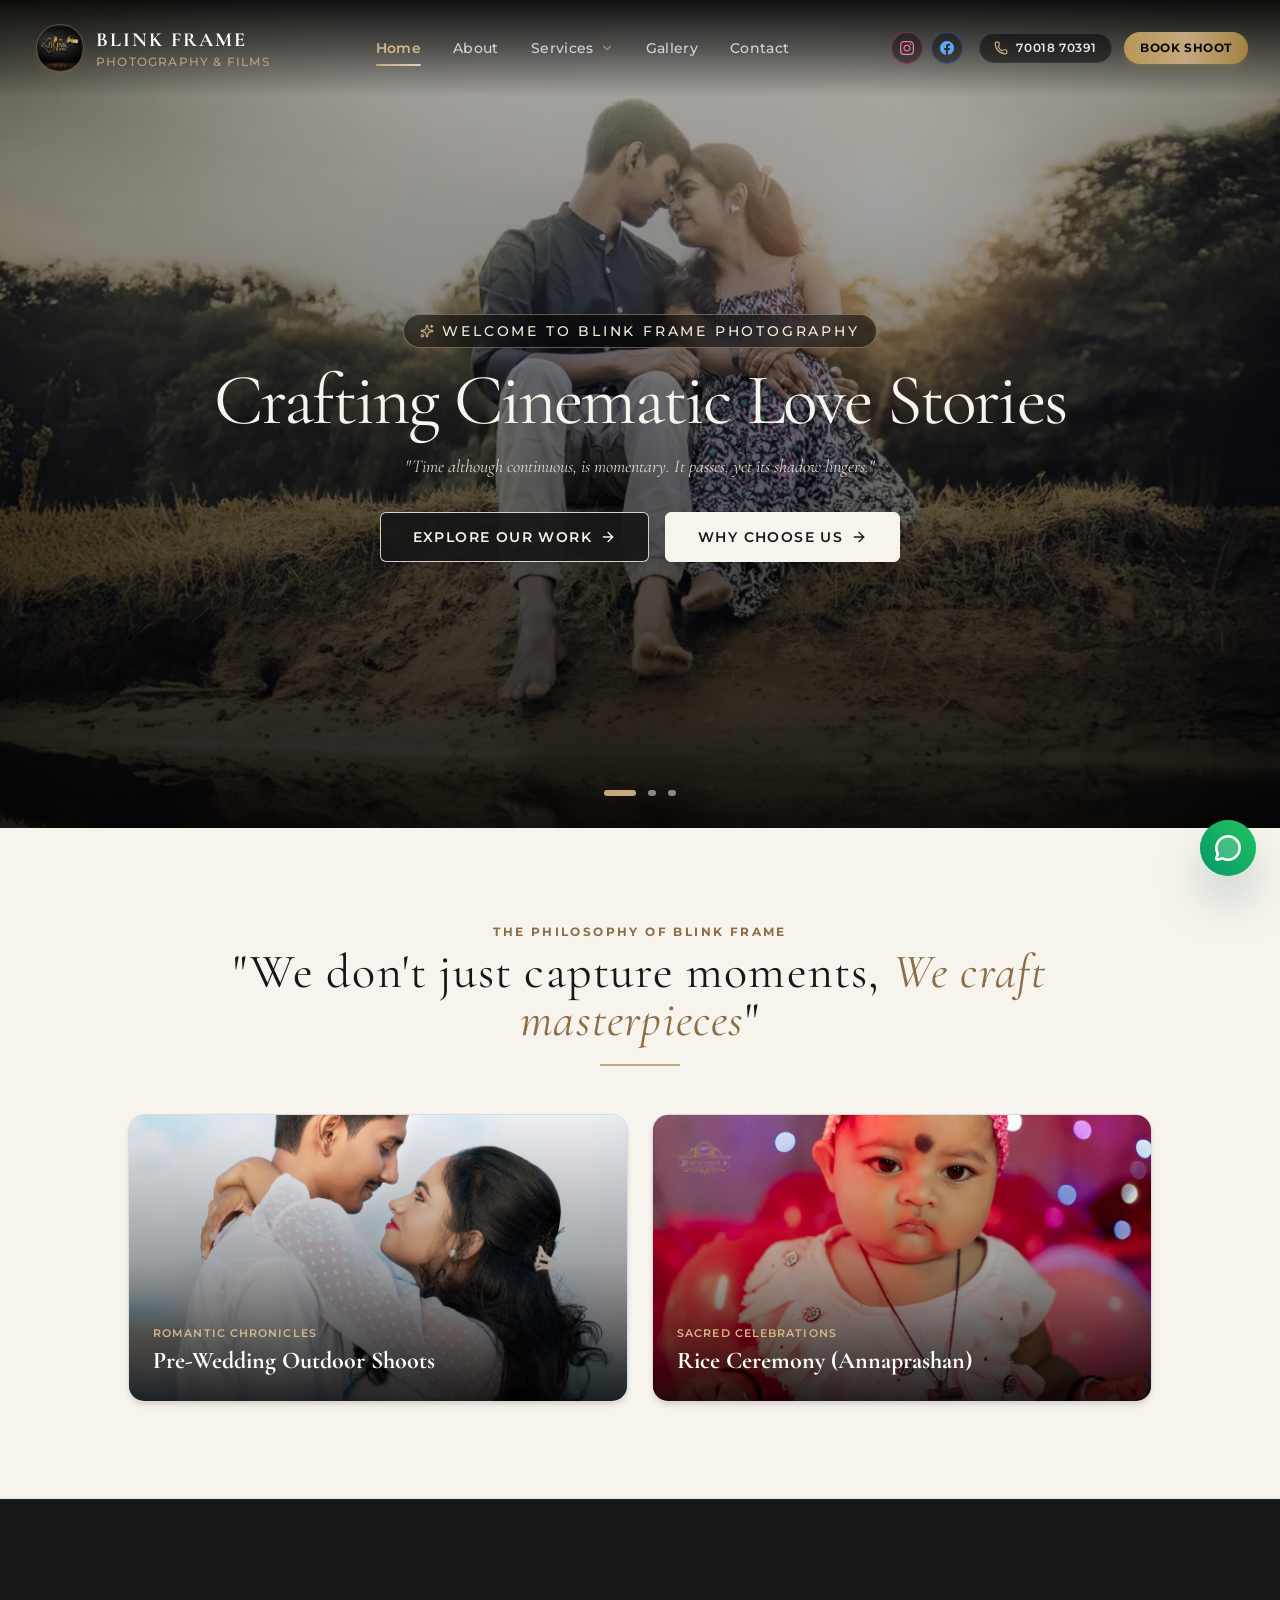
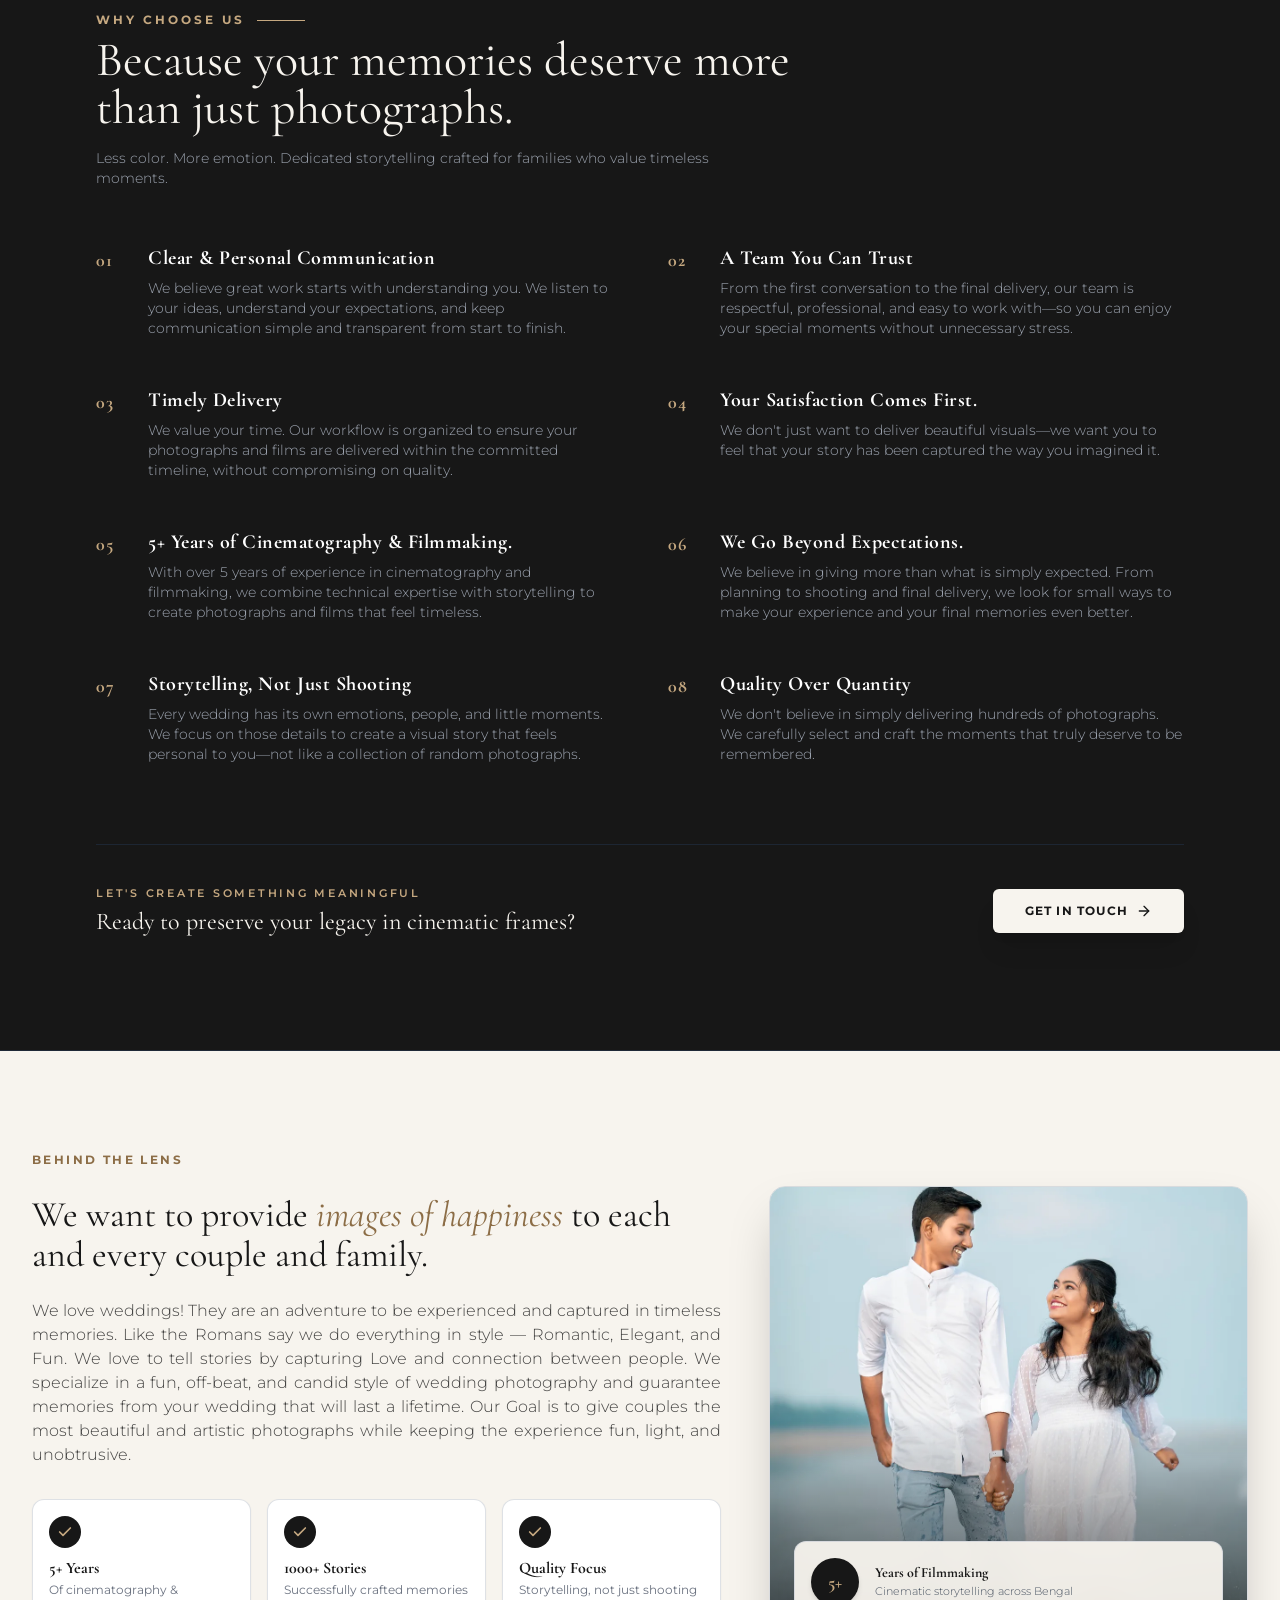
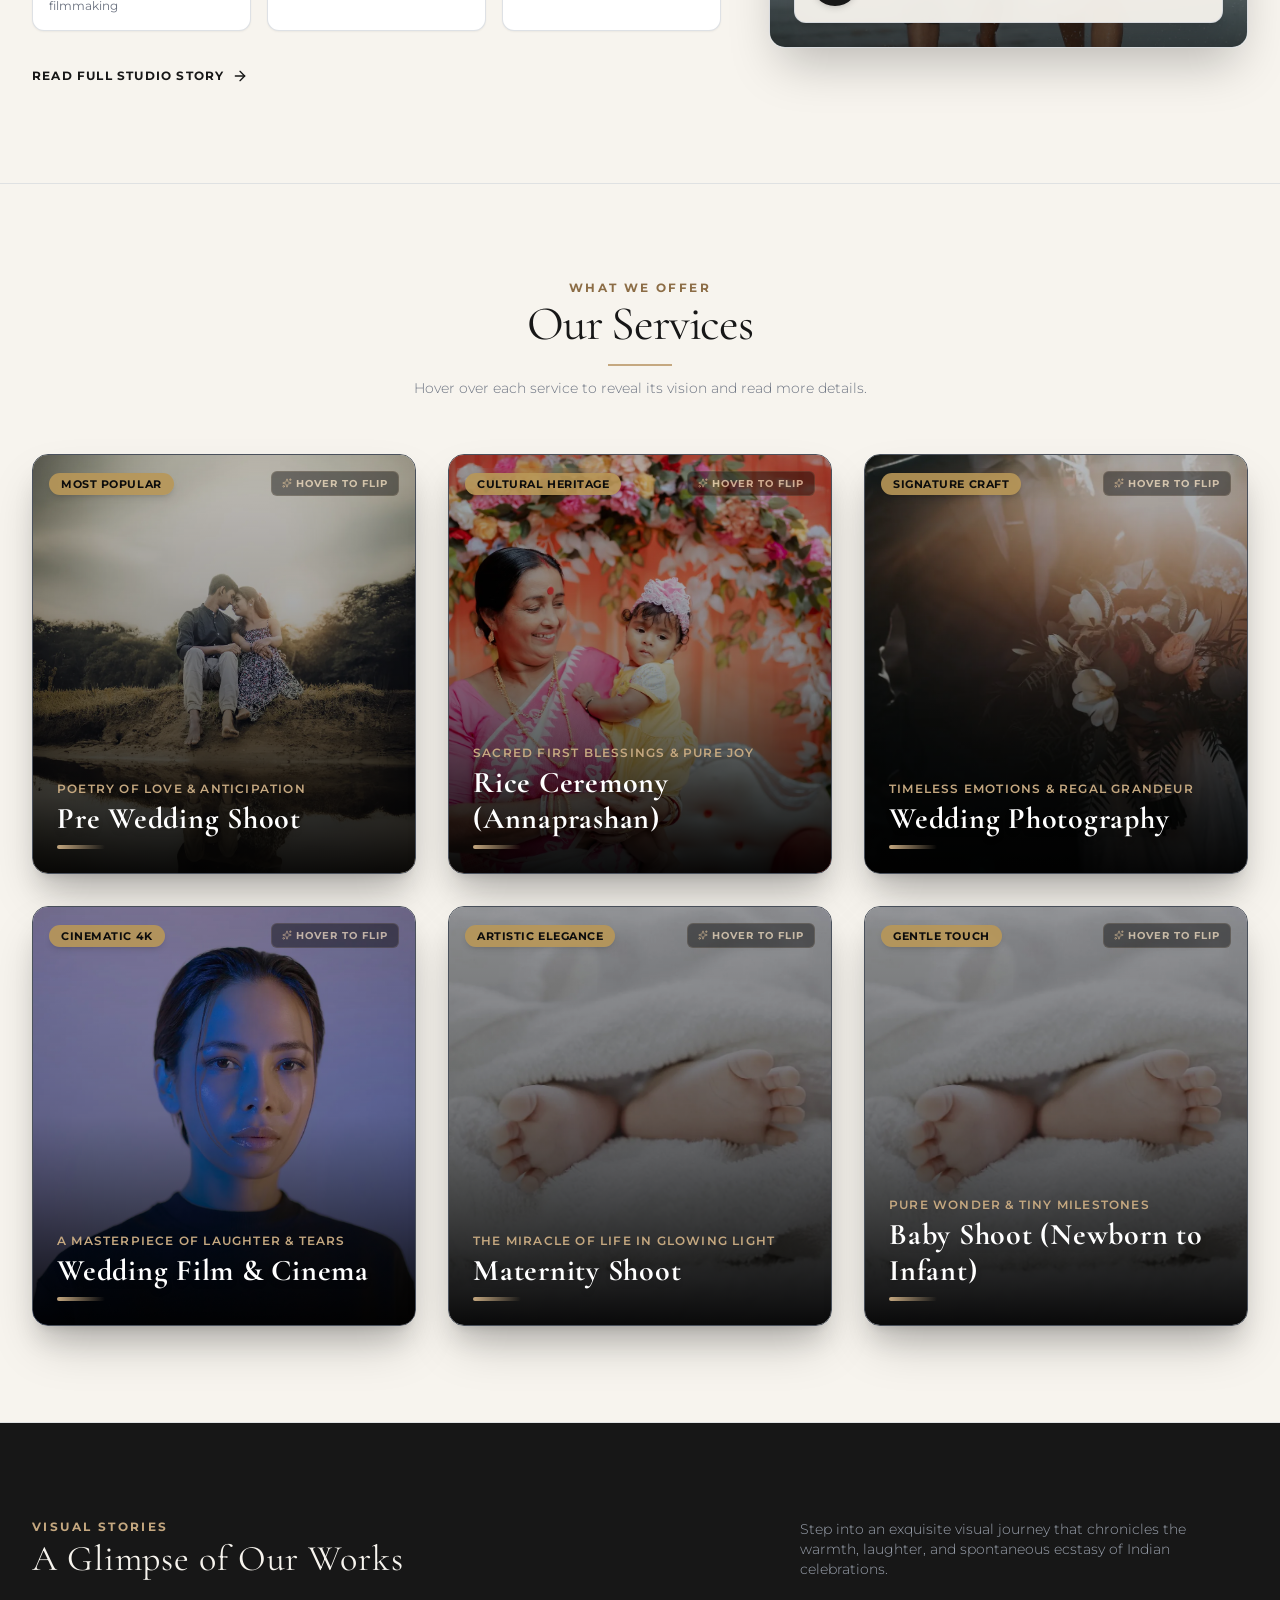
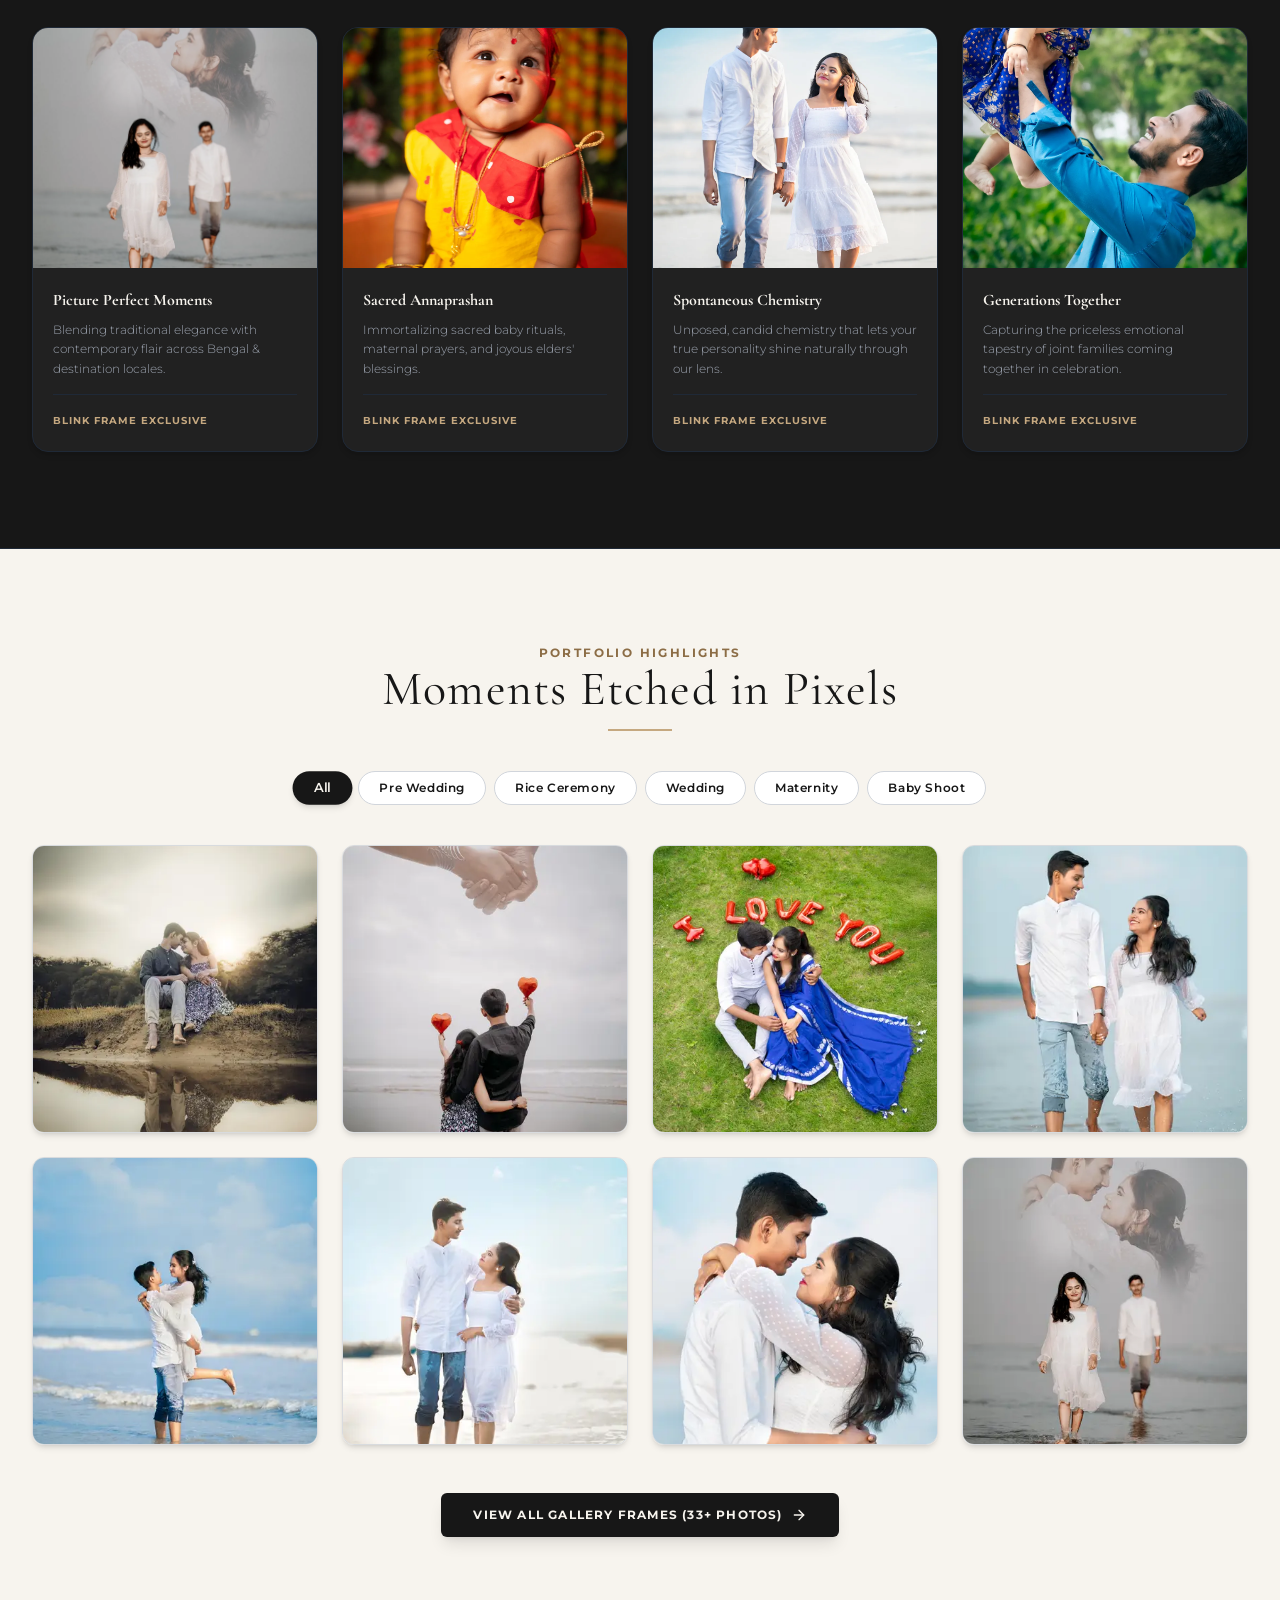
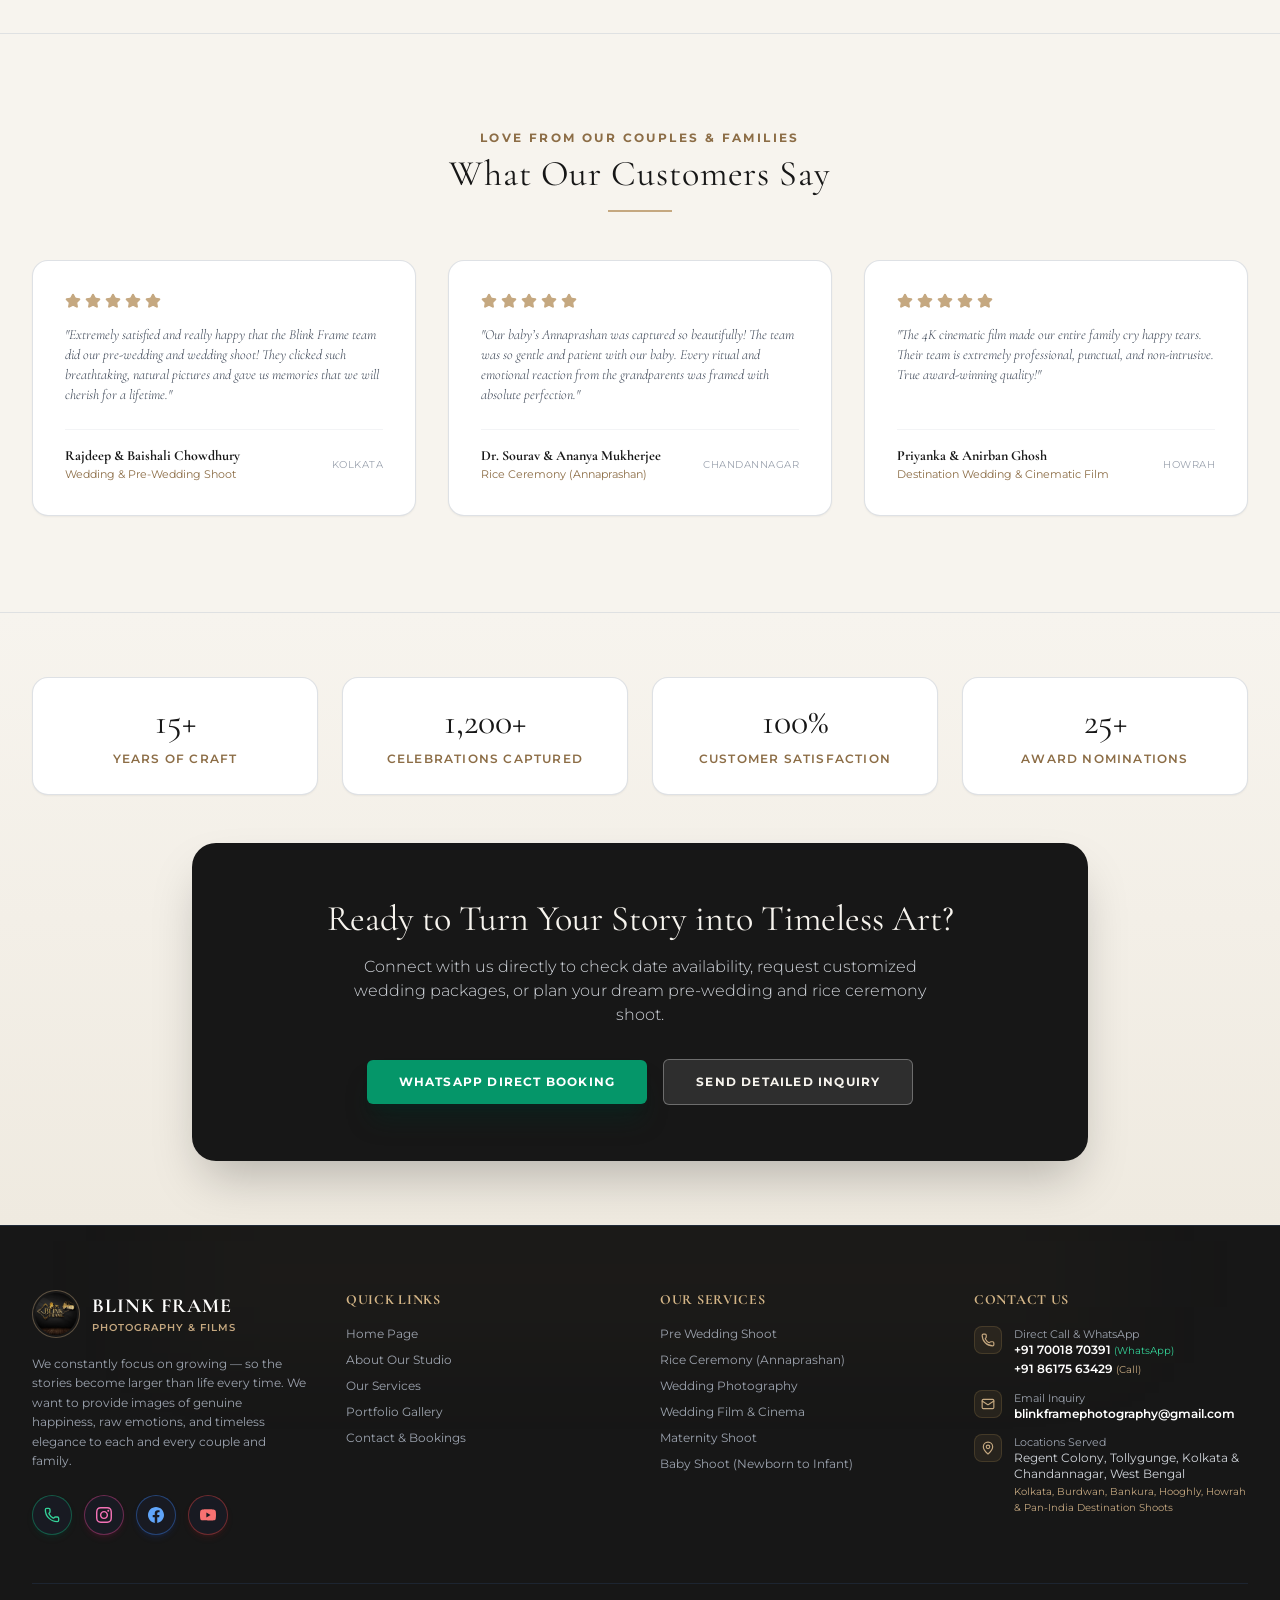
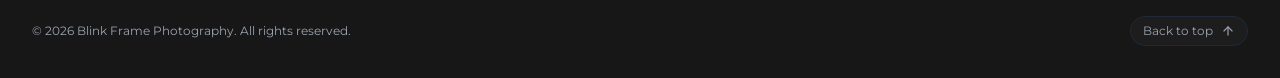
==== commit c8b9e7c8: "Add files via upload" ====
--- a/index.html
+++ b/index.html
@@ -43,7 +43,7 @@
   <!-- Favicons -->
   <link rel="icon" type="image/webp" href="/logo.webp" />
   <link rel="apple-touch-icon" href="/logo.webp" />
-  <meta name="theme-color" content="#07080a" />
+  <meta name="theme-color" content="#F7F4EE" />
 
   <!-- Resource Preconnects for Core Web Vitals (Fast LCP) -->
   <link rel="preconnect" href="https://fonts.googleapis.com" />
@@ -137,10 +137,10 @@
     ]
   }
   </script>
-  <script type="module" crossorigin src="/assets/main-6z-Y9OJk.js"></script>
-  <link rel="stylesheet" crossorigin href="/assets/main-DQ46tcG9.css">
+  <script type="module" crossorigin src="/assets/main-9Aql0luz.js"></script>
+  <link rel="stylesheet" crossorigin href="/assets/main-Djldwx0W.css">
 </head>
-<body class="bg-white text-gray-900 font-sans antialiased selection:bg-gold-500 selection:text-white overflow-x-hidden">
+<body class="bg-[#F7F4EE] text-[#171717] font-sans antialiased selection:bg-[#C5A880] selection:text-[#171717] overflow-x-hidden">
   <div id="root"></div>
 </body>
 </html>
--- a/assets/main-Djldwx0W.css
+++ b/assets/main-Djldwx0W.css
@@ -0,0 +1 @@
+*,:before,:after{--tw-border-spacing-x: 0;--tw-border-spacing-y: 0;--tw-translate-x: 0;--tw-translate-y: 0;--tw-rotate: 0;--tw-skew-x: 0;--tw-skew-y: 0;--tw-scale-x: 1;--tw-scale-y: 1;--tw-pan-x: ;--tw-pan-y: ;--tw-pinch-zoom: ;--tw-scroll-snap-strictness: proximity;--tw-gradient-from-position: ;--tw-gradient-via-position: ;--tw-gradient-to-position: ;--tw-ordinal: ;--tw-slashed-zero: ;--tw-numeric-figure: ;--tw-numeric-spacing: ;--tw-numeric-fraction: ;--tw-ring-inset: ;--tw-ring-offset-width: 0px;--tw-ring-offset-color: #fff;--tw-ring-color: rgb(59 130 246 / .5);--tw-ring-offset-shadow: 0 0 #0000;--tw-ring-shadow: 0 0 #0000;--tw-shadow: 0 0 #0000;--tw-shadow-colored: 0 0 #0000;--tw-blur: ;--tw-brightness: ;--tw-contrast: ;--tw-grayscale: ;--tw-hue-rotate: ;--tw-invert: ;--tw-saturate: ;--tw-sepia: ;--tw-drop-shadow: ;--tw-backdrop-blur: ;--tw-backdrop-brightness: ;--tw-backdrop-contrast: ;--tw-backdrop-grayscale: ;--tw-backdrop-hue-rotate: ;--tw-backdrop-invert: ;--tw-backdrop-opacity: ;--tw-backdrop-saturate: ;--tw-backdrop-sepia: ;--tw-contain-size: ;--tw-contain-layout: ;--tw-contain-paint: ;--tw-contain-style: }::backdrop{--tw-border-spacing-x: 0;--tw-border-spacing-y: 0;--tw-translate-x: 0;--tw-translate-y: 0;--tw-rotate: 0;--tw-skew-x: 0;--tw-skew-y: 0;--tw-scale-x: 1;--tw-scale-y: 1;--tw-pan-x: ;--tw-pan-y: ;--tw-pinch-zoom: ;--tw-scroll-snap-strictness: proximity;--tw-gradient-from-position: ;--tw-gradient-via-position: ;--tw-gradient-to-position: ;--tw-ordinal: ;--tw-slashed-zero: ;--tw-numeric-figure: ;--tw-numeric-spacing: ;--tw-numeric-fraction: ;--tw-ring-inset: ;--tw-ring-offset-width: 0px;--tw-ring-offset-color: #fff;--tw-ring-color: rgb(59 130 246 / .5);--tw-ring-offset-shadow: 0 0 #0000;--tw-ring-shadow: 0 0 #0000;--tw-shadow: 0 0 #0000;--tw-shadow-colored: 0 0 #0000;--tw-blur: ;--tw-brightness: ;--tw-contrast: ;--tw-grayscale: ;--tw-hue-rotate: ;--tw-invert: ;--tw-saturate: ;--tw-sepia: ;--tw-drop-shadow: ;--tw-backdrop-blur: ;--tw-backdrop-brightness: ;--tw-backdrop-contrast: ;--tw-backdrop-grayscale: ;--tw-backdrop-hue-rotate: ;--tw-backdrop-invert: ;--tw-backdrop-opacity: ;--tw-backdrop-saturate: ;--tw-backdrop-sepia: ;--tw-contain-size: ;--tw-contain-layout: ;--tw-contain-paint: ;--tw-contain-style: }*,:before,:after{box-sizing:border-box;border-width:0;border-style:solid;border-color:#e5e7eb}:before,:after{--tw-content: ""}html,:host{line-height:1.5;-webkit-text-size-adjust:100%;-moz-tab-size:4;-o-tab-size:4;tab-size:4;font-family:Montserrat,system-ui,sans-serif;font-feature-settings:normal;font-variation-settings:normal;-webkit-tap-highlight-color:transparent}body{margin:0;line-height:inherit}hr{height:0;color:inherit;border-top-width:1px}abbr:where([title]){-webkit-text-decoration:underline dotted;text-decoration:underline dotted}h1,h2,h3,h4,h5,h6{font-size:inherit;font-weight:inherit}a{color:inherit;text-decoration:inherit}b,strong{font-weight:bolder}code,kbd,samp,pre{font-family:ui-monospace,SFMono-Regular,Menlo,Monaco,Consolas,Liberation Mono,Courier New,monospace;font-feature-settings:normal;font-variation-settings:normal;font-size:1em}small{font-size:80%}sub,sup{font-size:75%;line-height:0;position:relative;vertical-align:baseline}sub{bottom:-.25em}sup{top:-.5em}table{text-indent:0;border-color:inherit;border-collapse:collapse}button,input,optgroup,select,textarea{font-family:inherit;font-feature-settings:inherit;font-variation-settings:inherit;font-size:100%;font-weight:inherit;line-height:inherit;letter-spacing:inherit;color:inherit;margin:0;padding:0}button,select{text-transform:none}button,input:where([type=button]),input:where([type=reset]),input:where([type=submit]){-webkit-appearance:button;background-color:transparent;background-image:none}:-moz-focusring{outline:auto}:-moz-ui-invalid{box-shadow:none}progress{vertical-align:baseline}::-webkit-inner-spin-button,::-webkit-outer-spin-button{height:auto}[type=search]{-webkit-appearance:textfield;outline-offset:-2px}::-webkit-search-decoration{-webkit-appearance:none}::-webkit-file-upload-button{-webkit-appearance:button;font:inherit}summary{display:list-item}blockquote,dl,dd,h1,h2,h3,h4,h5,h6,hr,figure,p,pre{margin:0}fieldset{margin:0;padding:0}legend{padding:0}ol,ul,menu{list-style:none;margin:0;padding:0}dialog{padding:0}textarea{resize:vertical}input::-moz-placeholder,textarea::-moz-placeholder{opacity:1;color:#9ca3af}input::placeholder,textarea::placeholder{opacity:1;color:#9ca3af}button,[role=button]{cursor:pointer}:disabled{cursor:default}img,svg,video,canvas,audio,iframe,embed,object{display:block;vertical-align:middle}img,video{max-width:100%;height:auto}[hidden]:where(:not([hidden=until-found])){display:none}.pointer-events-none{pointer-events:none}.pointer-events-auto{pointer-events:auto}.fixed{position:fixed}.absolute{position:absolute}.relative{position:relative}.sticky{position:sticky}.inset-0{top:0;right:0;bottom:0;left:0}.inset-x-0{left:0;right:0}.inset-x-4{left:1rem;right:1rem}.-bottom-6{bottom:-1.5rem}.-left-\[9999px\]{left:-9999px}.bottom-0{bottom:0}.bottom-4{bottom:1rem}.bottom-6{bottom:1.5rem}.bottom-8{bottom:2rem}.left-0{left:0}.left-1\/2{left:50%}.left-2{left:.5rem}.left-4{left:1rem}.left-6{left:1.5rem}.right-0{right:0}.right-2{right:.5rem}.right-4{right:1rem}.right-6{right:1.5rem}.top-0{top:0}.top-4{top:1rem}.top-full{top:100%}.-z-10{z-index:-10}.-z-50{z-index:-50}.z-0{z-index:0}.z-10{z-index:10}.z-20{z-index:20}.z-40{z-index:40}.z-50{z-index:50}.mx-auto{margin-left:auto;margin-right:auto}.my-auto{margin-top:auto;margin-bottom:auto}.mb-1{margin-bottom:.25rem}.mb-1\.5{margin-bottom:.375rem}.mb-10{margin-bottom:2.5rem}.mb-12{margin-bottom:3rem}.mb-14{margin-bottom:3.5rem}.mb-2{margin-bottom:.5rem}.mb-3{margin-bottom:.75rem}.mb-4{margin-bottom:1rem}.mb-6{margin-bottom:1.5rem}.mb-8{margin-bottom:2rem}.ml-1{margin-left:.25rem}.mr-1{margin-right:.25rem}.mr-3{margin-right:.75rem}.mt-0\.5{margin-top:.125rem}.mt-1{margin-top:.25rem}.mt-12{margin-top:3rem}.mt-16{margin-top:4rem}.mt-2{margin-top:.5rem}.mt-3{margin-top:.75rem}.mt-4{margin-top:1rem}.mt-5{margin-top:1.25rem}.mt-8{margin-top:2rem}.line-clamp-2{overflow:hidden;display:-webkit-box;-webkit-box-orient:vertical;-webkit-line-clamp:2}.block{display:block}.inline-block{display:inline-block}.flex{display:flex}.inline-flex{display:inline-flex}.grid{display:grid}.hidden{display:none}.h-0\.5{height:.125rem}.h-1{height:.25rem}.h-1\.5{height:.375rem}.h-10{height:2.5rem}.h-11{height:2.75rem}.h-12{height:3rem}.h-2{height:.5rem}.h-2\.5{height:.625rem}.h-24{height:6rem}.h-3{height:.75rem}.h-3\.5{height:.875rem}.h-4{height:1rem}.h-5{height:1.25rem}.h-6{height:1.5rem}.h-60{height:15rem}.h-64{height:16rem}.h-7{height:1.75rem}.h-72{height:18rem}.h-8{height:2rem}.h-9{height:2.25rem}.h-\[420px\]{height:420px}.h-\[460px\]{height:460px}.h-\[92vh\]{height:92vh}.h-auto{height:auto}.h-full{height:100%}.h-px{height:1px}.max-h-\[80vh\]{max-height:80vh}.max-h-\[82vh\]{max-height:82vh}.max-h-\[920px\]{max-height:920px}.min-h-\[600px\]{min-height:600px}.min-h-full{min-height:100%}.min-h-screen{min-height:100vh}.w-1\.5{width:.375rem}.w-10{width:2.5rem}.w-11{width:2.75rem}.w-12{width:3rem}.w-16{width:4rem}.w-2{width:.5rem}.w-2\.5{width:.625rem}.w-20{width:5rem}.w-3{width:.75rem}.w-3\.5{width:.875rem}.w-3\/4{width:75%}.w-4{width:1rem}.w-5{width:1.25rem}.w-6{width:1.5rem}.w-7{width:1.75rem}.w-72{width:18rem}.w-8{width:2rem}.w-9{width:2.25rem}.w-auto{width:auto}.w-full{width:100%}.max-w-2xl{max-width:42rem}.max-w-3xl{max-width:48rem}.max-w-4xl{max-width:56rem}.max-w-5xl{max-width:64rem}.max-w-6xl{max-width:72rem}.max-w-7xl{max-width:80rem}.max-w-\[200px\]{max-width:200px}.max-w-full{max-width:100%}.max-w-md{max-width:28rem}.max-w-xl{max-width:36rem}.flex-1{flex:1 1 0%}.flex-shrink-0{flex-shrink:0}.flex-grow{flex-grow:1}.-translate-x-1\/2{--tw-translate-x: -50%;transform:translate(var(--tw-translate-x),var(--tw-translate-y)) rotate(var(--tw-rotate)) skew(var(--tw-skew-x)) skewY(var(--tw-skew-y)) scaleX(var(--tw-scale-x)) scaleY(var(--tw-scale-y))}.rotate-180{--tw-rotate: 180deg;transform:translate(var(--tw-translate-x),var(--tw-translate-y)) rotate(var(--tw-rotate)) skew(var(--tw-skew-x)) skewY(var(--tw-skew-y)) scaleX(var(--tw-scale-x)) scaleY(var(--tw-scale-y))}.scale-100{--tw-scale-x: 1;--tw-scale-y: 1;transform:translate(var(--tw-translate-x),var(--tw-translate-y)) rotate(var(--tw-rotate)) skew(var(--tw-skew-x)) skewY(var(--tw-skew-y)) scaleX(var(--tw-scale-x)) scaleY(var(--tw-scale-y))}.scale-105{--tw-scale-x: 1.05;--tw-scale-y: 1.05;transform:translate(var(--tw-translate-x),var(--tw-translate-y)) rotate(var(--tw-rotate)) skew(var(--tw-skew-x)) skewY(var(--tw-skew-y)) scaleX(var(--tw-scale-x)) scaleY(var(--tw-scale-y))}.scale-\[1\.01\]{--tw-scale-x: 1.01;--tw-scale-y: 1.01;transform:translate(var(--tw-translate-x),var(--tw-translate-y)) rotate(var(--tw-rotate)) skew(var(--tw-skew-x)) skewY(var(--tw-skew-y)) scaleX(var(--tw-scale-x)) scaleY(var(--tw-scale-y))}.transform{transform:translate(var(--tw-translate-x),var(--tw-translate-y)) rotate(var(--tw-rotate)) skew(var(--tw-skew-x)) skewY(var(--tw-skew-y)) scaleX(var(--tw-scale-x)) scaleY(var(--tw-scale-y))}@keyframes ping{75%,to{transform:scale(2);opacity:0}}.animate-ping{animation:ping 1s cubic-bezier(0,0,.2,1) infinite}@keyframes pulse{50%{opacity:.5}}.animate-pulse{animation:pulse 2s cubic-bezier(.4,0,.6,1) infinite}.cursor-pointer{cursor:pointer}.select-none{-webkit-user-select:none;-moz-user-select:none;user-select:none}.grid-cols-1{grid-template-columns:repeat(1,minmax(0,1fr))}.grid-cols-2{grid-template-columns:repeat(2,minmax(0,1fr))}.flex-col{flex-direction:column}.flex-wrap{flex-wrap:wrap}.items-start{align-items:flex-start}.items-center{align-items:center}.justify-start{justify-content:flex-start}.justify-end{justify-content:flex-end}.justify-center{justify-content:center}.justify-between{justify-content:space-between}.gap-0\.5{gap:.125rem}.gap-1{gap:.25rem}.gap-1\.5{gap:.375rem}.gap-10{gap:2.5rem}.gap-12{gap:3rem}.gap-2{gap:.5rem}.gap-2\.5{gap:.625rem}.gap-3{gap:.75rem}.gap-4{gap:1rem}.gap-6{gap:1.5rem}.gap-8{gap:2rem}.gap-x-14{-moz-column-gap:3.5rem;column-gap:3.5rem}.gap-y-10{row-gap:2.5rem}.space-x-2>:not([hidden])~:not([hidden]){--tw-space-x-reverse: 0;margin-right:calc(.5rem * var(--tw-space-x-reverse));margin-left:calc(.5rem * calc(1 - var(--tw-space-x-reverse)))}.space-x-3>:not([hidden])~:not([hidden]){--tw-space-x-reverse: 0;margin-right:calc(.75rem * var(--tw-space-x-reverse));margin-left:calc(.75rem * calc(1 - var(--tw-space-x-reverse)))}.space-x-8>:not([hidden])~:not([hidden]){--tw-space-x-reverse: 0;margin-right:calc(2rem * var(--tw-space-x-reverse));margin-left:calc(2rem * calc(1 - var(--tw-space-x-reverse)))}.space-y-1\.5>:not([hidden])~:not([hidden]){--tw-space-y-reverse: 0;margin-top:calc(.375rem * calc(1 - var(--tw-space-y-reverse)));margin-bottom:calc(.375rem * var(--tw-space-y-reverse))}.space-y-16>:not([hidden])~:not([hidden]){--tw-space-y-reverse: 0;margin-top:calc(4rem * calc(1 - var(--tw-space-y-reverse)));margin-bottom:calc(4rem * var(--tw-space-y-reverse))}.space-y-2>:not([hidden])~:not([hidden]){--tw-space-y-reverse: 0;margin-top:calc(.5rem * calc(1 - var(--tw-space-y-reverse)));margin-bottom:calc(.5rem * var(--tw-space-y-reverse))}.space-y-2\.5>:not([hidden])~:not([hidden]){--tw-space-y-reverse: 0;margin-top:calc(.625rem * calc(1 - var(--tw-space-y-reverse)));margin-bottom:calc(.625rem * var(--tw-space-y-reverse))}.space-y-3>:not([hidden])~:not([hidden]){--tw-space-y-reverse: 0;margin-top:calc(.75rem * calc(1 - var(--tw-space-y-reverse)));margin-bottom:calc(.75rem * var(--tw-space-y-reverse))}.space-y-4>:not([hidden])~:not([hidden]){--tw-space-y-reverse: 0;margin-top:calc(1rem * calc(1 - var(--tw-space-y-reverse)));margin-bottom:calc(1rem * var(--tw-space-y-reverse))}.space-y-5>:not([hidden])~:not([hidden]){--tw-space-y-reverse: 0;margin-top:calc(1.25rem * calc(1 - var(--tw-space-y-reverse)));margin-bottom:calc(1.25rem * var(--tw-space-y-reverse))}.space-y-6>:not([hidden])~:not([hidden]){--tw-space-y-reverse: 0;margin-top:calc(1.5rem * calc(1 - var(--tw-space-y-reverse)));margin-bottom:calc(1.5rem * var(--tw-space-y-reverse))}.divide-y>:not([hidden])~:not([hidden]){--tw-divide-y-reverse: 0;border-top-width:calc(1px * calc(1 - var(--tw-divide-y-reverse)));border-bottom-width:calc(1px * var(--tw-divide-y-reverse))}.divide-gray-800>:not([hidden])~:not([hidden]){--tw-divide-opacity: 1;border-color:rgb(31 41 55 / var(--tw-divide-opacity, 1))}.overflow-hidden{overflow:hidden}.overflow-y-auto{overflow-y:auto}.overflow-x-hidden{overflow-x:hidden}.overscroll-contain{overscroll-behavior:contain}.scroll-smooth{scroll-behavior:smooth}.truncate{overflow:hidden;text-overflow:ellipsis;white-space:nowrap}.whitespace-nowrap{white-space:nowrap}.break-all{word-break:break-all}.rounded-2xl{border-radius:1rem}.rounded-3xl{border-radius:1.5rem}.rounded-full{border-radius:9999px}.rounded-lg{border-radius:.5rem}.rounded-md{border-radius:.375rem}.rounded-none{border-radius:0}.rounded-xl{border-radius:.75rem}.border{border-width:1px}.border-2{border-width:2px}.border-y{border-top-width:1px;border-bottom-width:1px}.border-b{border-bottom-width:1px}.border-t{border-top-width:1px}.border-t-2{border-top-width:2px}.border-\[\#171717\]\/15{border-color:#17171726}.border-\[\#2a2a2a\]{--tw-border-opacity: 1;border-color:rgb(42 42 42 / var(--tw-border-opacity, 1))}.border-\[\#C5A880\]{--tw-border-opacity: 1;border-color:rgb(197 168 128 / var(--tw-border-opacity, 1))}.border-\[\#C5A880\]\/50{border-color:#c5a88080}.border-\[\#C5A880\]\/60{border-color:#c5a88099}.border-\[\#F7F4EE\]{--tw-border-opacity: 1;border-color:rgb(247 244 238 / var(--tw-border-opacity, 1))}.border-blue-500\/40{border-color:#3b82f666}.border-emerald-300{--tw-border-opacity: 1;border-color:rgb(110 231 183 / var(--tw-border-opacity, 1))}.border-emerald-500\/40{border-color:#10b98166}.border-gold-400\/20{border-color:#c5a88033}.border-gold-400\/30{border-color:#c5a8804d}.border-gold-400\/40{border-color:#c5a88066}.border-gold-400\/60{border-color:#c5a88099}.border-gold-400\/80{border-color:#c5a880cc}.border-gold-500\/20{border-color:#b8975833}.border-gray-100{--tw-border-opacity: 1;border-color:rgb(243 244 246 / var(--tw-border-opacity, 1))}.border-gray-200{--tw-border-opacity: 1;border-color:rgb(229 231 235 / var(--tw-border-opacity, 1))}.border-gray-200\/70{border-color:#e5e7ebb3}.border-gray-300{--tw-border-opacity: 1;border-color:rgb(209 213 219 / var(--tw-border-opacity, 1))}.border-gray-300\/60{border-color:#d1d5db99}.border-gray-300\/70{border-color:#d1d5dbb3}.border-gray-300\/80{border-color:#d1d5dbcc}.border-gray-700{--tw-border-opacity: 1;border-color:rgb(55 65 81 / var(--tw-border-opacity, 1))}.border-gray-700\/80{border-color:#374151cc}.border-gray-800{--tw-border-opacity: 1;border-color:rgb(31 41 55 / var(--tw-border-opacity, 1))}.border-gray-800\/80{border-color:#1f2937cc}.border-gray-800\/90{border-color:#1f2937e6}.border-pink-500\/40{border-color:#ec489966}.border-red-500\/40{border-color:#ef444466}.border-rose-300{--tw-border-opacity: 1;border-color:rgb(253 164 175 / var(--tw-border-opacity, 1))}.border-white{--tw-border-opacity: 1;border-color:rgb(255 255 255 / var(--tw-border-opacity, 1))}.border-white\/20{border-color:#fff3}.border-white\/30{border-color:#ffffff4d}.border-white\/80{border-color:#fffc}.bg-\[\#07080d\]\/95{background-color:#07080df2}.bg-\[\#0e1017\]{--tw-bg-opacity: 1;background-color:rgb(14 16 23 / var(--tw-bg-opacity, 1))}.bg-\[\#11131c\]{--tw-bg-opacity: 1;background-color:rgb(17 19 28 / var(--tw-bg-opacity, 1))}.bg-\[\#141620\]{--tw-bg-opacity: 1;background-color:rgb(20 22 32 / var(--tw-bg-opacity, 1))}.bg-\[\#161822\]{--tw-bg-opacity: 1;background-color:rgb(22 24 34 / var(--tw-bg-opacity, 1))}.bg-\[\#171717\]{--tw-bg-opacity: 1;background-color:rgb(23 23 23 / var(--tw-bg-opacity, 1))}.bg-\[\#171717\]\/90{background-color:#171717e6}.bg-\[\#171717\]\/95{background-color:#171717f2}.bg-\[\#18181b\]{--tw-bg-opacity: 1;background-color:rgb(24 24 27 / var(--tw-bg-opacity, 1))}.bg-\[\#181a22\]{--tw-bg-opacity: 1;background-color:rgb(24 26 34 / var(--tw-bg-opacity, 1))}.bg-\[\#181a26\]{--tw-bg-opacity: 1;background-color:rgb(24 26 38 / var(--tw-bg-opacity, 1))}.bg-\[\#181b28\]{--tw-bg-opacity: 1;background-color:rgb(24 27 40 / var(--tw-bg-opacity, 1))}.bg-\[\#1877F2\]{--tw-bg-opacity: 1;background-color:rgb(24 119 242 / var(--tw-bg-opacity, 1))}.bg-\[\#212121\]{--tw-bg-opacity: 1;background-color:rgb(33 33 33 / var(--tw-bg-opacity, 1))}.bg-\[\#C5A880\]{--tw-bg-opacity: 1;background-color:rgb(197 168 128 / var(--tw-bg-opacity, 1))}.bg-\[\#EFECE4\]{--tw-bg-opacity: 1;background-color:rgb(239 236 228 / var(--tw-bg-opacity, 1))}.bg-\[\#F7F4EE\]{--tw-bg-opacity: 1;background-color:rgb(247 244 238 / var(--tw-bg-opacity, 1))}.bg-\[\#F7F4EE\]\/95{background-color:#f7f4eef2}.bg-black{--tw-bg-opacity: 1;background-color:rgb(0 0 0 / var(--tw-bg-opacity, 1))}.bg-black\/10{background-color:#0000001a}.bg-black\/20{background-color:#0003}.bg-black\/40{background-color:#0006}.bg-black\/50{background-color:#00000080}.bg-black\/60{background-color:#0009}.bg-black\/95{background-color:#000000f2}.bg-emerald-400{--tw-bg-opacity: 1;background-color:rgb(52 211 153 / var(--tw-bg-opacity, 1))}.bg-emerald-50{--tw-bg-opacity: 1;background-color:rgb(236 253 245 / var(--tw-bg-opacity, 1))}.bg-emerald-500{--tw-bg-opacity: 1;background-color:rgb(16 185 129 / var(--tw-bg-opacity, 1))}.bg-emerald-600{--tw-bg-opacity: 1;background-color:rgb(5 150 105 / var(--tw-bg-opacity, 1))}.bg-gold-500\/10{background-color:#b897581a}.bg-gold-500\/5{background-color:#b897580d}.bg-gold-500\/90{background-color:#b89758e6}.bg-obsidian-850{--tw-bg-opacity: 1;background-color:rgb(29 29 29 / var(--tw-bg-opacity, 1))}.bg-obsidian-850\/80{background-color:#1d1d1dcc}.bg-obsidian-900{--tw-bg-opacity: 1;background-color:rgb(23 23 23 / var(--tw-bg-opacity, 1))}.bg-obsidian-900\/80{background-color:#171717cc}.bg-obsidian-900\/90{background-color:#171717e6}.bg-obsidian-950\/80{background-color:#0c0c0ccc}.bg-obsidian-950\/95{background-color:#0c0c0cf2}.bg-rose-50{--tw-bg-opacity: 1;background-color:rgb(255 241 242 / var(--tw-bg-opacity, 1))}.bg-white{--tw-bg-opacity: 1;background-color:rgb(255 255 255 / var(--tw-bg-opacity, 1))}.bg-white\/10{background-color:#ffffff1a}.bg-white\/5{background-color:#ffffff0d}.bg-white\/50{background-color:#ffffff80}.bg-gradient-to-b{background-image:linear-gradient(to bottom,var(--tw-gradient-stops))}.bg-gradient-to-r{background-image:linear-gradient(to right,var(--tw-gradient-stops))}.bg-gradient-to-t{background-image:linear-gradient(to top,var(--tw-gradient-stops))}.bg-gradient-to-tr{background-image:linear-gradient(to top right,var(--tw-gradient-stops))}.from-\[\#833ab4\]{--tw-gradient-from: #833ab4 var(--tw-gradient-from-position);--tw-gradient-to: rgb(131 58 180 / 0) var(--tw-gradient-to-position);--tw-gradient-stops: var(--tw-gradient-from), var(--tw-gradient-to)}.from-\[\#E5C158\]{--tw-gradient-from: #E5C158 var(--tw-gradient-from-position);--tw-gradient-to: rgb(229 193 88 / 0) var(--tw-gradient-to-position);--tw-gradient-stops: var(--tw-gradient-from), var(--tw-gradient-to)}.from-\[\#F7F4EE\]{--tw-gradient-from: #F7F4EE var(--tw-gradient-from-position);--tw-gradient-to: rgb(247 244 238 / 0) var(--tw-gradient-to-position);--tw-gradient-stops: var(--tw-gradient-from), var(--tw-gradient-to)}.from-\[\#f9ce34\]{--tw-gradient-from: #f9ce34 var(--tw-gradient-from-position);--tw-gradient-to: rgb(249 206 52 / 0) var(--tw-gradient-to-position);--tw-gradient-stops: var(--tw-gradient-from), var(--tw-gradient-to)}.from-black\/70{--tw-gradient-from: rgb(0 0 0 / .7) var(--tw-gradient-from-position);--tw-gradient-to: rgb(0 0 0 / 0) var(--tw-gradient-to-position);--tw-gradient-stops: var(--tw-gradient-from), var(--tw-gradient-to)}.from-black\/75{--tw-gradient-from: rgb(0 0 0 / .75) var(--tw-gradient-from-position);--tw-gradient-to: rgb(0 0 0 / 0) var(--tw-gradient-to-position);--tw-gradient-stops: var(--tw-gradient-from), var(--tw-gradient-to)}.from-black\/85{--tw-gradient-from: rgb(0 0 0 / .85) var(--tw-gradient-from-position);--tw-gradient-to: rgb(0 0 0 / 0) var(--tw-gradient-to-position);--tw-gradient-stops: var(--tw-gradient-from), var(--tw-gradient-to)}.from-black\/90{--tw-gradient-from: rgb(0 0 0 / .9) var(--tw-gradient-from-position);--tw-gradient-to: rgb(0 0 0 / 0) var(--tw-gradient-to-position);--tw-gradient-stops: var(--tw-gradient-from), var(--tw-gradient-to)}.from-black\/95{--tw-gradient-from: rgb(0 0 0 / .95) var(--tw-gradient-from-position);--tw-gradient-to: rgb(0 0 0 / 0) var(--tw-gradient-to-position);--tw-gradient-stops: var(--tw-gradient-from), var(--tw-gradient-to)}.from-emerald-600{--tw-gradient-from: #059669 var(--tw-gradient-from-position);--tw-gradient-to: rgb(5 150 105 / 0) var(--tw-gradient-to-position);--tw-gradient-stops: var(--tw-gradient-from), var(--tw-gradient-to)}.from-gold-400{--tw-gradient-from: #C5A880 var(--tw-gradient-from-position);--tw-gradient-to: rgb(197 168 128 / 0) var(--tw-gradient-to-position);--tw-gradient-stops: var(--tw-gradient-from), var(--tw-gradient-to)}.from-gold-500{--tw-gradient-from: #B89758 var(--tw-gradient-from-position);--tw-gradient-to: rgb(184 151 88 / 0) var(--tw-gradient-to-position);--tw-gradient-stops: var(--tw-gradient-from), var(--tw-gradient-to)}.via-\[\#D4AF37\]{--tw-gradient-to: rgb(212 175 55 / 0) var(--tw-gradient-to-position);--tw-gradient-stops: var(--tw-gradient-from), #D4AF37 var(--tw-gradient-via-position), var(--tw-gradient-to)}.via-\[\#ee2a7b\]{--tw-gradient-to: rgb(238 42 123 / 0) var(--tw-gradient-to-position);--tw-gradient-stops: var(--tw-gradient-from), #ee2a7b var(--tw-gradient-via-position), var(--tw-gradient-to)}.via-\[\#fd1d1d\]{--tw-gradient-to: rgb(253 29 29 / 0) var(--tw-gradient-to-position);--tw-gradient-stops: var(--tw-gradient-from), #fd1d1d var(--tw-gradient-via-position), var(--tw-gradient-to)}.via-black\/25{--tw-gradient-to: rgb(0 0 0 / 0) var(--tw-gradient-to-position);--tw-gradient-stops: var(--tw-gradient-from), rgb(0 0 0 / .25) var(--tw-gradient-via-position), var(--tw-gradient-to)}.via-black\/30{--tw-gradient-to: rgb(0 0 0 / 0) var(--tw-gradient-to-position);--tw-gradient-stops: var(--tw-gradient-from), rgb(0 0 0 / .3) var(--tw-gradient-via-position), var(--tw-gradient-to)}.via-black\/40{--tw-gradient-to: rgb(0 0 0 / 0) var(--tw-gradient-to-position);--tw-gradient-stops: var(--tw-gradient-from), rgb(0 0 0 / .4) var(--tw-gradient-via-position), var(--tw-gradient-to)}.via-black\/45{--tw-gradient-to: rgb(0 0 0 / 0) var(--tw-gradient-to-position);--tw-gradient-stops: var(--tw-gradient-from), rgb(0 0 0 / .45) var(--tw-gradient-via-position), var(--tw-gradient-to)}.via-black\/50{--tw-gradient-to: rgb(0 0 0 / 0) var(--tw-gradient-to-position);--tw-gradient-stops: var(--tw-gradient-from), rgb(0 0 0 / .5) var(--tw-gradient-via-position), var(--tw-gradient-to)}.via-gold-400{--tw-gradient-to: rgb(197 168 128 / 0) var(--tw-gradient-to-position);--tw-gradient-stops: var(--tw-gradient-from), #C5A880 var(--tw-gradient-via-position), var(--tw-gradient-to)}.via-transparent{--tw-gradient-to: rgb(0 0 0 / 0) var(--tw-gradient-to-position);--tw-gradient-stops: var(--tw-gradient-from), transparent var(--tw-gradient-via-position), var(--tw-gradient-to)}.to-\[\#6228d7\]{--tw-gradient-to: #6228d7 var(--tw-gradient-to-position)}.to-\[\#C5A880\]{--tw-gradient-to: #C5A880 var(--tw-gradient-to-position)}.to-\[\#EFEAE0\]{--tw-gradient-to: #EFEAE0 var(--tw-gradient-to-position)}.to-\[\#fcb045\]{--tw-gradient-to: #fcb045 var(--tw-gradient-to-position)}.to-black\/20{--tw-gradient-to: rgb(0 0 0 / .2) var(--tw-gradient-to-position)}.to-black\/30{--tw-gradient-to: rgb(0 0 0 / .3) var(--tw-gradient-to-position)}.to-gold-200{--tw-gradient-to: #E5D1B3 var(--tw-gradient-to-position)}.to-gold-600{--tw-gradient-to: #A48243 var(--tw-gradient-to-position)}.to-green-500{--tw-gradient-to: #22c55e var(--tw-gradient-to-position)}.to-transparent{--tw-gradient-to: transparent var(--tw-gradient-to-position)}.fill-\[\#C5A880\]{fill:#c5a880}.fill-white\/20{fill:#fff3}.stroke-\[2\.2\]{stroke-width:2.2}.stroke-\[2\.5\]{stroke-width:2.5}.stroke-\[2\]{stroke-width:2}.stroke-\[3\]{stroke-width:3}.object-contain{-o-object-fit:contain;object-fit:contain}.object-cover{-o-object-fit:cover;object-fit:cover}.object-center{-o-object-position:center;object-position:center}.p-0\.5{padding:.125rem}.p-1{padding:.25rem}.p-2{padding:.5rem}.p-2\.5{padding:.625rem}.p-3{padding:.75rem}.p-3\.5{padding:.875rem}.p-4{padding:1rem}.p-5{padding:1.25rem}.p-6{padding:1.5rem}.p-7{padding:1.75rem}.p-8{padding:2rem}.px-1{padding-left:.25rem;padding-right:.25rem}.px-1\.5{padding-left:.375rem;padding-right:.375rem}.px-2{padding-left:.5rem;padding-right:.5rem}.px-2\.5{padding-left:.625rem;padding-right:.625rem}.px-3{padding-left:.75rem;padding-right:.75rem}.px-3\.5{padding-left:.875rem;padding-right:.875rem}.px-4{padding-left:1rem;padding-right:1rem}.px-5{padding-left:1.25rem;padding-right:1.25rem}.px-6{padding-left:1.5rem;padding-right:1.5rem}.px-8{padding-left:2rem;padding-right:2rem}.py-0\.5{padding-top:.125rem;padding-bottom:.125rem}.py-1{padding-top:.25rem;padding-bottom:.25rem}.py-1\.5{padding-top:.375rem;padding-bottom:.375rem}.py-12{padding-top:3rem;padding-bottom:3rem}.py-14{padding-top:3.5rem;padding-bottom:3.5rem}.py-16{padding-top:4rem;padding-bottom:4rem}.py-2{padding-top:.5rem;padding-bottom:.5rem}.py-2\.5{padding-top:.625rem;padding-bottom:.625rem}.py-20{padding-top:5rem;padding-bottom:5rem}.py-3{padding-top:.75rem;padding-bottom:.75rem}.py-3\.5{padding-top:.875rem;padding-bottom:.875rem}.py-5{padding-top:1.25rem;padding-bottom:1.25rem}.pb-12{padding-bottom:3rem}.pb-20{padding-bottom:5rem}.pb-3\.5{padding-bottom:.875rem}.pb-32{padding-bottom:8rem}.pb-4{padding-bottom:1rem}.pb-5{padding-bottom:1.25rem}.pb-8{padding-bottom:2rem}.pr-2{padding-right:.5rem}.pt-0\.5{padding-top:.125rem}.pt-1{padding-top:.25rem}.pt-10{padding-top:2.5rem}.pt-16{padding-top:4rem}.pt-2{padding-top:.5rem}.pt-24{padding-top:6rem}.pt-3{padding-top:.75rem}.pt-4{padding-top:1rem}.pt-8{padding-top:2rem}.text-left{text-align:left}.text-center{text-align:center}.text-justify{text-align:justify}.font-sans{font-family:Montserrat,system-ui,sans-serif}.font-serif{font-family:Cormorant Garamond,Georgia,serif}.text-2xl{font-size:1.5rem;line-height:2rem}.text-3xl{font-size:1.875rem;line-height:2.25rem}.text-\[10px\]{font-size:10px}.text-\[11px\]{font-size:11px}.text-\[9px\]{font-size:9px}.text-base{font-size:1rem;line-height:1.5rem}.text-lg{font-size:1.125rem;line-height:1.75rem}.text-sm{font-size:.875rem;line-height:1.25rem}.text-xl{font-size:1.25rem;line-height:1.75rem}.text-xs{font-size:.75rem;line-height:1rem}.font-black{font-weight:900}.font-bold{font-weight:700}.font-extrabold{font-weight:800}.font-light{font-weight:300}.font-medium{font-weight:500}.font-normal{font-weight:400}.font-semibold{font-weight:600}.uppercase{text-transform:uppercase}.italic{font-style:italic}.leading-\[1\.1\]{line-height:1.1}.leading-relaxed{line-height:1.625}.leading-snug{line-height:1.375}.leading-tight{line-height:1.25}.tracking-\[0\.25em\]{letter-spacing:.25em}.tracking-\[0\.2em\]{letter-spacing:.2em}.tracking-tight{letter-spacing:-.025em}.tracking-wide{letter-spacing:.025em}.tracking-wider{letter-spacing:.05em}.tracking-widest{letter-spacing:.1em}.text-\[\#171717\]{--tw-text-opacity: 1;color:rgb(23 23 23 / var(--tw-text-opacity, 1))}.text-\[\#171717\]\/80{color:#171717cc}.text-\[\#8C6D46\]{--tw-text-opacity: 1;color:rgb(140 109 70 / var(--tw-text-opacity, 1))}.text-\[\#C5A880\]{--tw-text-opacity: 1;color:rgb(197 168 128 / var(--tw-text-opacity, 1))}.text-\[\#D5B789\]{--tw-text-opacity: 1;color:rgb(213 183 137 / var(--tw-text-opacity, 1))}.text-\[\#E5C158\]{--tw-text-opacity: 1;color:rgb(229 193 88 / var(--tw-text-opacity, 1))}.text-\[\#F3EADB\]{--tw-text-opacity: 1;color:rgb(243 234 219 / var(--tw-text-opacity, 1))}.text-\[\#F3EADB\]\/90{color:#f3eadbe6}.text-\[\#F7F4EE\]{--tw-text-opacity: 1;color:rgb(247 244 238 / var(--tw-text-opacity, 1))}.text-\[\#F7F4EE\]\/80{color:#f7f4eecc}.text-black{--tw-text-opacity: 1;color:rgb(0 0 0 / var(--tw-text-opacity, 1))}.text-black\/85{color:#000000d9}.text-blue-400{--tw-text-opacity: 1;color:rgb(96 165 250 / var(--tw-text-opacity, 1))}.text-blue-600{--tw-text-opacity: 1;color:rgb(37 99 235 / var(--tw-text-opacity, 1))}.text-emerald-300{--tw-text-opacity: 1;color:rgb(110 231 183 / var(--tw-text-opacity, 1))}.text-emerald-400{--tw-text-opacity: 1;color:rgb(52 211 153 / var(--tw-text-opacity, 1))}.text-emerald-600{--tw-text-opacity: 1;color:rgb(5 150 105 / var(--tw-text-opacity, 1))}.text-emerald-800{--tw-text-opacity: 1;color:rgb(6 95 70 / var(--tw-text-opacity, 1))}.text-gold-200{--tw-text-opacity: 1;color:rgb(229 209 179 / var(--tw-text-opacity, 1))}.text-gold-300{--tw-text-opacity: 1;color:rgb(213 183 137 / var(--tw-text-opacity, 1))}.text-gold-400{--tw-text-opacity: 1;color:rgb(197 168 128 / var(--tw-text-opacity, 1))}.text-gold-400\/60{color:#c5a88099}.text-gold-400\/70{color:#c5a880b3}.text-gold-400\/90{color:#c5a880e6}.text-gold-600{--tw-text-opacity: 1;color:rgb(164 130 67 / var(--tw-text-opacity, 1))}.text-gray-200{--tw-text-opacity: 1;color:rgb(229 231 235 / var(--tw-text-opacity, 1))}.text-gray-300{--tw-text-opacity: 1;color:rgb(209 213 219 / var(--tw-text-opacity, 1))}.text-gray-400{--tw-text-opacity: 1;color:rgb(156 163 175 / var(--tw-text-opacity, 1))}.text-gray-500{--tw-text-opacity: 1;color:rgb(107 114 128 / var(--tw-text-opacity, 1))}.text-gray-600{--tw-text-opacity: 1;color:rgb(75 85 99 / var(--tw-text-opacity, 1))}.text-gray-700{--tw-text-opacity: 1;color:rgb(55 65 81 / var(--tw-text-opacity, 1))}.text-gray-900{--tw-text-opacity: 1;color:rgb(17 24 39 / var(--tw-text-opacity, 1))}.text-obsidian-950{--tw-text-opacity: 1;color:rgb(12 12 12 / var(--tw-text-opacity, 1))}.text-pink-400{--tw-text-opacity: 1;color:rgb(244 114 182 / var(--tw-text-opacity, 1))}.text-pink-600{--tw-text-opacity: 1;color:rgb(219 39 119 / var(--tw-text-opacity, 1))}.text-red-400{--tw-text-opacity: 1;color:rgb(248 113 113 / var(--tw-text-opacity, 1))}.text-rose-800{--tw-text-opacity: 1;color:rgb(159 18 57 / var(--tw-text-opacity, 1))}.text-white{--tw-text-opacity: 1;color:rgb(255 255 255 / var(--tw-text-opacity, 1))}.text-white\/80{color:#fffc}.antialiased{-webkit-font-smoothing:antialiased;-moz-osx-font-smoothing:grayscale}.placeholder-gray-400::-moz-placeholder{--tw-placeholder-opacity: 1;color:rgb(156 163 175 / var(--tw-placeholder-opacity, 1))}.placeholder-gray-400::placeholder{--tw-placeholder-opacity: 1;color:rgb(156 163 175 / var(--tw-placeholder-opacity, 1))}.opacity-0{opacity:0}.opacity-100{opacity:1}.opacity-40{opacity:.4}.opacity-70{opacity:.7}.shadow{--tw-shadow: 0 1px 3px 0 rgb(0 0 0 / .1), 0 1px 2px -1px rgb(0 0 0 / .1);--tw-shadow-colored: 0 1px 3px 0 var(--tw-shadow-color), 0 1px 2px -1px var(--tw-shadow-color);box-shadow:var(--tw-ring-offset-shadow, 0 0 #0000),var(--tw-ring-shadow, 0 0 #0000),var(--tw-shadow)}.shadow-2xl{--tw-shadow: 0 25px 50px -12px rgb(0 0 0 / .25);--tw-shadow-colored: 0 25px 50px -12px var(--tw-shadow-color);box-shadow:var(--tw-ring-offset-shadow, 0 0 #0000),var(--tw-ring-shadow, 0 0 #0000),var(--tw-shadow)}.shadow-lg{--tw-shadow: 0 10px 15px -3px rgb(0 0 0 / .1), 0 4px 6px -4px rgb(0 0 0 / .1);--tw-shadow-colored: 0 10px 15px -3px var(--tw-shadow-color), 0 4px 6px -4px var(--tw-shadow-color);box-shadow:var(--tw-ring-offset-shadow, 0 0 #0000),var(--tw-ring-shadow, 0 0 #0000),var(--tw-shadow)}.shadow-md{--tw-shadow: 0 4px 6px -1px rgb(0 0 0 / .1), 0 2px 4px -2px rgb(0 0 0 / .1);--tw-shadow-colored: 0 4px 6px -1px var(--tw-shadow-color), 0 2px 4px -2px var(--tw-shadow-color);box-shadow:var(--tw-ring-offset-shadow, 0 0 #0000),var(--tw-ring-shadow, 0 0 #0000),var(--tw-shadow)}.shadow-sm{--tw-shadow: 0 1px 2px 0 rgb(0 0 0 / .05);--tw-shadow-colored: 0 1px 2px 0 var(--tw-shadow-color);box-shadow:var(--tw-ring-offset-shadow, 0 0 #0000),var(--tw-ring-shadow, 0 0 #0000),var(--tw-shadow)}.shadow-xl{--tw-shadow: 0 20px 25px -5px rgb(0 0 0 / .1), 0 8px 10px -6px rgb(0 0 0 / .1);--tw-shadow-colored: 0 20px 25px -5px var(--tw-shadow-color), 0 8px 10px -6px var(--tw-shadow-color);box-shadow:var(--tw-ring-offset-shadow, 0 0 #0000),var(--tw-ring-shadow, 0 0 #0000),var(--tw-shadow)}.shadow-black\/80{--tw-shadow-color: rgb(0 0 0 / .8);--tw-shadow: var(--tw-shadow-colored)}.shadow-black\/90{--tw-shadow-color: rgb(0 0 0 / .9);--tw-shadow: var(--tw-shadow-colored)}.shadow-blue-500\/20{--tw-shadow-color: rgb(59 130 246 / .2);--tw-shadow: var(--tw-shadow-colored)}.shadow-blue-900\/20{--tw-shadow-color: rgb(30 58 138 / .2);--tw-shadow: var(--tw-shadow-colored)}.shadow-blue-950\/40{--tw-shadow-color: rgb(23 37 84 / .4);--tw-shadow: var(--tw-shadow-colored)}.shadow-emerald-900\/20{--tw-shadow-color: rgb(6 78 59 / .2);--tw-shadow: var(--tw-shadow-colored)}.shadow-emerald-900\/60{--tw-shadow-color: rgb(6 78 59 / .6);--tw-shadow: var(--tw-shadow-colored)}.shadow-emerald-950\/40{--tw-shadow-color: rgb(2 44 34 / .4);--tw-shadow: var(--tw-shadow-colored)}.shadow-emerald-950\/60{--tw-shadow-color: rgb(2 44 34 / .6);--tw-shadow: var(--tw-shadow-colored)}.shadow-gold-500\/10{--tw-shadow-color: rgb(184 151 88 / .1);--tw-shadow: var(--tw-shadow-colored)}.shadow-gold-500\/20{--tw-shadow-color: rgb(184 151 88 / .2);--tw-shadow: var(--tw-shadow-colored)}.shadow-gold-500\/30{--tw-shadow-color: rgb(184 151 88 / .3);--tw-shadow: var(--tw-shadow-colored)}.shadow-pink-500\/20{--tw-shadow-color: rgb(236 72 153 / .2);--tw-shadow: var(--tw-shadow-colored)}.shadow-pink-900\/20{--tw-shadow-color: rgb(131 24 67 / .2);--tw-shadow: var(--tw-shadow-colored)}.shadow-pink-950\/40{--tw-shadow-color: rgb(80 7 36 / .4);--tw-shadow: var(--tw-shadow-colored)}.shadow-red-900\/20{--tw-shadow-color: rgb(127 29 29 / .2);--tw-shadow: var(--tw-shadow-colored)}.blur-3xl{--tw-blur: blur(64px);filter:var(--tw-blur) var(--tw-brightness) var(--tw-contrast) var(--tw-grayscale) var(--tw-hue-rotate) var(--tw-invert) var(--tw-saturate) var(--tw-sepia) var(--tw-drop-shadow)}.drop-shadow-2xl{--tw-drop-shadow: drop-shadow(0 25px 25px rgb(0 0 0 / .15));filter:var(--tw-blur) var(--tw-brightness) var(--tw-contrast) var(--tw-grayscale) var(--tw-hue-rotate) var(--tw-invert) var(--tw-saturate) var(--tw-sepia) var(--tw-drop-shadow)}.drop-shadow-md{--tw-drop-shadow: drop-shadow(0 4px 3px rgb(0 0 0 / .07)) drop-shadow(0 2px 2px rgb(0 0 0 / .06));filter:var(--tw-blur) var(--tw-brightness) var(--tw-contrast) var(--tw-grayscale) var(--tw-hue-rotate) var(--tw-invert) var(--tw-saturate) var(--tw-sepia) var(--tw-drop-shadow)}.filter{filter:var(--tw-blur) var(--tw-brightness) var(--tw-contrast) var(--tw-grayscale) var(--tw-hue-rotate) var(--tw-invert) var(--tw-saturate) var(--tw-sepia) var(--tw-drop-shadow)}.backdrop-blur-2xl{--tw-backdrop-blur: blur(40px);-webkit-backdrop-filter:var(--tw-backdrop-blur) var(--tw-backdrop-brightness) var(--tw-backdrop-contrast) var(--tw-backdrop-grayscale) var(--tw-backdrop-hue-rotate) var(--tw-backdrop-invert) var(--tw-backdrop-opacity) var(--tw-backdrop-saturate) var(--tw-backdrop-sepia);backdrop-filter:var(--tw-backdrop-blur) var(--tw-backdrop-brightness) var(--tw-backdrop-contrast) var(--tw-backdrop-grayscale) var(--tw-backdrop-hue-rotate) var(--tw-backdrop-invert) var(--tw-backdrop-opacity) var(--tw-backdrop-saturate) var(--tw-backdrop-sepia)}.backdrop-blur-md{--tw-backdrop-blur: blur(12px);-webkit-backdrop-filter:var(--tw-backdrop-blur) var(--tw-backdrop-brightness) var(--tw-backdrop-contrast) var(--tw-backdrop-grayscale) var(--tw-backdrop-hue-rotate) var(--tw-backdrop-invert) var(--tw-backdrop-opacity) var(--tw-backdrop-saturate) var(--tw-backdrop-sepia);backdrop-filter:var(--tw-backdrop-blur) var(--tw-backdrop-brightness) var(--tw-backdrop-contrast) var(--tw-backdrop-grayscale) var(--tw-backdrop-hue-rotate) var(--tw-backdrop-invert) var(--tw-backdrop-opacity) var(--tw-backdrop-saturate) var(--tw-backdrop-sepia)}.backdrop-blur-sm{--tw-backdrop-blur: blur(4px);-webkit-backdrop-filter:var(--tw-backdrop-blur) var(--tw-backdrop-brightness) var(--tw-backdrop-contrast) var(--tw-backdrop-grayscale) var(--tw-backdrop-hue-rotate) var(--tw-backdrop-invert) var(--tw-backdrop-opacity) var(--tw-backdrop-saturate) var(--tw-backdrop-sepia);backdrop-filter:var(--tw-backdrop-blur) var(--tw-backdrop-brightness) var(--tw-backdrop-contrast) var(--tw-backdrop-grayscale) var(--tw-backdrop-hue-rotate) var(--tw-backdrop-invert) var(--tw-backdrop-opacity) var(--tw-backdrop-saturate) var(--tw-backdrop-sepia)}.transition{transition-property:color,background-color,border-color,text-decoration-color,fill,stroke,opacity,box-shadow,transform,filter,backdrop-filter;transition-timing-function:cubic-bezier(.4,0,.2,1);transition-duration:.15s}.transition-all{transition-property:all;transition-timing-function:cubic-bezier(.4,0,.2,1);transition-duration:.15s}.transition-colors{transition-property:color,background-color,border-color,text-decoration-color,fill,stroke;transition-timing-function:cubic-bezier(.4,0,.2,1);transition-duration:.15s}.transition-opacity{transition-property:opacity;transition-timing-function:cubic-bezier(.4,0,.2,1);transition-duration:.15s}.transition-shadow{transition-property:box-shadow;transition-timing-function:cubic-bezier(.4,0,.2,1);transition-duration:.15s}.transition-transform{transition-property:transform;transition-timing-function:cubic-bezier(.4,0,.2,1);transition-duration:.15s}.duration-1000{transition-duration:1s}.duration-150{transition-duration:.15s}.duration-200{transition-duration:.2s}.duration-300{transition-duration:.3s}.duration-500{transition-duration:.5s}.duration-700{transition-duration:.7s}.ease-in-out{transition-timing-function:cubic-bezier(.4,0,.2,1)}.ease-out{transition-timing-function:cubic-bezier(0,0,.2,1)}html,body{margin:0;padding:0;width:100%;overflow-x:hidden;background-color:#f7f4ee;color:#171717;font-family:Montserrat,system-ui,sans-serif;scroll-behavior:smooth}h1,h2,h3,h4,h5,h6,.font-serif,.font-heading{font-family:Cormorant Garamond,Georgia,serif}::-webkit-scrollbar{width:7px}::-webkit-scrollbar-track{background:#f7f4ee}::-webkit-scrollbar-thumb{background:#171717;border-radius:2px}::-webkit-scrollbar-thumb:hover{background:#c5a880}.perspective-1000{perspective:1000px;-webkit-perspective:1000px}.perspective-1500{perspective:1500px;-webkit-perspective:1500px}.transform-style-3d{transform-style:preserve-3d;-webkit-transform-style:preserve-3d}.backface-hidden{backface-visibility:hidden;-webkit-backface-visibility:hidden}.service-card-3d{perspective:1200px}.service-card-inner{position:relative;width:100%;height:380px;transition:transform .8s cubic-bezier(.34,1.56,.64,1);transform-style:preserve-3d}.service-card-3d:hover .service-card-inner,.service-card-3d.flipped .service-card-inner{transform:rotateY(180deg)}.service-face-front,.service-face-back{position:absolute;top:0;right:0;bottom:0;left:0;width:100%;height:100%;backface-visibility:hidden;-webkit-backface-visibility:hidden;border-radius:1rem;overflow:hidden}.service-face-front{transform:rotateY(0);z-index:2}.service-face-back{transform:rotateY(180deg);z-index:1}.mobile-menu-overlay{perspective:1200px}.mobile-menu-content{transform-style:preserve-3d;transition:all .5s cubic-bezier(.16,1,.3,1)}.mobile-menu-enter{opacity:0;transform:rotateX(25deg) translateY(-40px) scale(.92)}.mobile-menu-enter-active,.mobile-menu-exit{opacity:1;transform:rotateX(0) translateY(0) scale(1)}.mobile-menu-exit-active{opacity:0;transform:rotateX(-25deg) translateY(-40px) scale(.92)}.gold-gradient-text{background:linear-gradient(135deg,#a67c1e,#d4af37,#8c6210);-webkit-background-clip:text;-webkit-text-fill-color:transparent}.gold-gradient-border{-o-border-image:linear-gradient(135deg,#D4AF37,#4a3e20,#D4AF37) 1;border-image:linear-gradient(135deg,#d4af37,#4a3e20,#d4af37) 1}.glass-panel{background:#12141ad9;backdrop-filter:blur(16px);-webkit-backdrop-filter:blur(16px);border:1px solid rgba(197,168,128,.15)}.glass-panel-light{background:#fffffff5;backdrop-filter:blur(16px);-webkit-backdrop-filter:blur(16px);border:1px solid rgba(197,168,128,.3)}.dslr-crosshair{position:relative}.dslr-crosshair:before,.dslr-crosshair:after{content:"";position:absolute;border-color:#d4af3766}.selection\:bg-\[\#C5A880\] *::-moz-selection{--tw-bg-opacity: 1;background-color:rgb(197 168 128 / var(--tw-bg-opacity, 1))}.selection\:bg-\[\#C5A880\] *::selection{--tw-bg-opacity: 1;background-color:rgb(197 168 128 / var(--tw-bg-opacity, 1))}.selection\:text-\[\#171717\] *::-moz-selection{--tw-text-opacity: 1;color:rgb(23 23 23 / var(--tw-text-opacity, 1))}.selection\:text-\[\#171717\] *::selection{--tw-text-opacity: 1;color:rgb(23 23 23 / var(--tw-text-opacity, 1))}.selection\:bg-\[\#C5A880\]::-moz-selection{--tw-bg-opacity: 1;background-color:rgb(197 168 128 / var(--tw-bg-opacity, 1))}.selection\:bg-\[\#C5A880\]::selection{--tw-bg-opacity: 1;background-color:rgb(197 168 128 / var(--tw-bg-opacity, 1))}.selection\:text-\[\#171717\]::-moz-selection{--tw-text-opacity: 1;color:rgb(23 23 23 / var(--tw-text-opacity, 1))}.selection\:text-\[\#171717\]::selection{--tw-text-opacity: 1;color:rgb(23 23 23 / var(--tw-text-opacity, 1))}.hover\:translate-x-1:hover{--tw-translate-x: .25rem;transform:translate(var(--tw-translate-x),var(--tw-translate-y)) rotate(var(--tw-rotate)) skew(var(--tw-skew-x)) skewY(var(--tw-skew-y)) scaleX(var(--tw-scale-x)) scaleY(var(--tw-scale-y))}.hover\:scale-105:hover{--tw-scale-x: 1.05;--tw-scale-y: 1.05;transform:translate(var(--tw-translate-x),var(--tw-translate-y)) rotate(var(--tw-rotate)) skew(var(--tw-skew-x)) skewY(var(--tw-skew-y)) scaleX(var(--tw-scale-x)) scaleY(var(--tw-scale-y))}.hover\:scale-110:hover{--tw-scale-x: 1.1;--tw-scale-y: 1.1;transform:translate(var(--tw-translate-x),var(--tw-translate-y)) rotate(var(--tw-rotate)) skew(var(--tw-skew-x)) skewY(var(--tw-skew-y)) scaleX(var(--tw-scale-x)) scaleY(var(--tw-scale-y))}.hover\:scale-\[1\.01\]:hover{--tw-scale-x: 1.01;--tw-scale-y: 1.01;transform:translate(var(--tw-translate-x),var(--tw-translate-y)) rotate(var(--tw-rotate)) skew(var(--tw-skew-x)) skewY(var(--tw-skew-y)) scaleX(var(--tw-scale-x)) scaleY(var(--tw-scale-y))}.hover\:border-\[\#171717\]:hover{--tw-border-opacity: 1;border-color:rgb(23 23 23 / var(--tw-border-opacity, 1))}.hover\:border-\[\#C5A880\]:hover{--tw-border-opacity: 1;border-color:rgb(197 168 128 / var(--tw-border-opacity, 1))}.hover\:border-blue-600:hover{--tw-border-opacity: 1;border-color:rgb(37 99 235 / var(--tw-border-opacity, 1))}.hover\:border-emerald-500:hover{--tw-border-opacity: 1;border-color:rgb(16 185 129 / var(--tw-border-opacity, 1))}.hover\:border-gold-400:hover{--tw-border-opacity: 1;border-color:rgb(197 168 128 / var(--tw-border-opacity, 1))}.hover\:border-gold-400\/50:hover{border-color:#c5a88080}.hover\:border-gold-400\/60:hover{border-color:#c5a88099}.hover\:border-pink-500:hover{--tw-border-opacity: 1;border-color:rgb(236 72 153 / var(--tw-border-opacity, 1))}.hover\:border-transparent:hover{border-color:transparent}.hover\:border-white:hover{--tw-border-opacity: 1;border-color:rgb(255 255 255 / var(--tw-border-opacity, 1))}.hover\:bg-\[\#166fe5\]:hover{--tw-bg-opacity: 1;background-color:rgb(22 111 229 / var(--tw-bg-opacity, 1))}.hover\:bg-\[\#171717\]:hover{--tw-bg-opacity: 1;background-color:rgb(23 23 23 / var(--tw-bg-opacity, 1))}.hover\:bg-\[\#1877F2\]:hover{--tw-bg-opacity: 1;background-color:rgb(24 119 242 / var(--tw-bg-opacity, 1))}.hover\:bg-\[\#1c1f2e\]:hover{--tw-bg-opacity: 1;background-color:rgb(28 31 46 / var(--tw-bg-opacity, 1))}.hover\:bg-\[\#FF0000\]:hover{--tw-bg-opacity: 1;background-color:rgb(255 0 0 / var(--tw-bg-opacity, 1))}.hover\:bg-black:hover{--tw-bg-opacity: 1;background-color:rgb(0 0 0 / var(--tw-bg-opacity, 1))}.hover\:bg-emerald-500:hover{--tw-bg-opacity: 1;background-color:rgb(16 185 129 / var(--tw-bg-opacity, 1))}.hover\:bg-emerald-600:hover{--tw-bg-opacity: 1;background-color:rgb(5 150 105 / var(--tw-bg-opacity, 1))}.hover\:bg-gold-500\/10:hover{background-color:#b897581a}.hover\:bg-gold-500\/15:hover{background-color:#b8975826}.hover\:bg-gold-500\/20:hover{background-color:#b8975833}.hover\:bg-white:hover{--tw-bg-opacity: 1;background-color:rgb(255 255 255 / var(--tw-bg-opacity, 1))}.hover\:bg-white\/20:hover{background-color:#fff3}.hover\:bg-white\/90:hover{background-color:#ffffffe6}.hover\:bg-gradient-to-tr:hover{background-image:linear-gradient(to top right,var(--tw-gradient-stops))}.hover\:from-\[\#f9ce34\]:hover{--tw-gradient-from: #f9ce34 var(--tw-gradient-from-position);--tw-gradient-to: rgb(249 206 52 / 0) var(--tw-gradient-to-position);--tw-gradient-stops: var(--tw-gradient-from), var(--tw-gradient-to)}.hover\:via-\[\#ee2a7b\]:hover{--tw-gradient-to: rgb(238 42 123 / 0) var(--tw-gradient-to-position);--tw-gradient-stops: var(--tw-gradient-from), #ee2a7b var(--tw-gradient-via-position), var(--tw-gradient-to)}.hover\:to-\[\#6228d7\]:hover{--tw-gradient-to: #6228d7 var(--tw-gradient-to-position)}.hover\:text-\[\#8C6D46\]:hover{--tw-text-opacity: 1;color:rgb(140 109 70 / var(--tw-text-opacity, 1))}.hover\:text-black:hover{--tw-text-opacity: 1;color:rgb(0 0 0 / var(--tw-text-opacity, 1))}.hover\:text-gold-200:hover{--tw-text-opacity: 1;color:rgb(229 209 179 / var(--tw-text-opacity, 1))}.hover\:text-gold-300:hover{--tw-text-opacity: 1;color:rgb(213 183 137 / var(--tw-text-opacity, 1))}.hover\:text-white:hover{--tw-text-opacity: 1;color:rgb(255 255 255 / var(--tw-text-opacity, 1))}.hover\:underline:hover{text-decoration-line:underline}.hover\:shadow-lg:hover{--tw-shadow: 0 10px 15px -3px rgb(0 0 0 / .1), 0 4px 6px -4px rgb(0 0 0 / .1);--tw-shadow-colored: 0 10px 15px -3px var(--tw-shadow-color), 0 4px 6px -4px var(--tw-shadow-color);box-shadow:var(--tw-ring-offset-shadow, 0 0 #0000),var(--tw-ring-shadow, 0 0 #0000),var(--tw-shadow)}.hover\:shadow-md:hover{--tw-shadow: 0 4px 6px -1px rgb(0 0 0 / .1), 0 2px 4px -2px rgb(0 0 0 / .1);--tw-shadow-colored: 0 4px 6px -1px var(--tw-shadow-color), 0 2px 4px -2px var(--tw-shadow-color);box-shadow:var(--tw-ring-offset-shadow, 0 0 #0000),var(--tw-ring-shadow, 0 0 #0000),var(--tw-shadow)}.hover\:shadow-xl:hover{--tw-shadow: 0 20px 25px -5px rgb(0 0 0 / .1), 0 8px 10px -6px rgb(0 0 0 / .1);--tw-shadow-colored: 0 20px 25px -5px var(--tw-shadow-color), 0 8px 10px -6px var(--tw-shadow-color);box-shadow:var(--tw-ring-offset-shadow, 0 0 #0000),var(--tw-ring-shadow, 0 0 #0000),var(--tw-shadow)}.hover\:shadow-gold-500\/40:hover{--tw-shadow-color: rgb(184 151 88 / .4);--tw-shadow: var(--tw-shadow-colored)}.focus\:border-\[\#171717\]:focus{--tw-border-opacity: 1;border-color:rgb(23 23 23 / var(--tw-border-opacity, 1))}.focus\:bg-white:focus{--tw-bg-opacity: 1;background-color:rgb(255 255 255 / var(--tw-bg-opacity, 1))}.focus\:outline-none:focus{outline:2px solid transparent;outline-offset:2px}.focus\:ring-2:focus{--tw-ring-offset-shadow: var(--tw-ring-inset) 0 0 0 var(--tw-ring-offset-width) var(--tw-ring-offset-color);--tw-ring-shadow: var(--tw-ring-inset) 0 0 0 calc(2px + var(--tw-ring-offset-width)) var(--tw-ring-color);box-shadow:var(--tw-ring-offset-shadow),var(--tw-ring-shadow),var(--tw-shadow, 0 0 #0000)}.focus\:ring-4:focus{--tw-ring-offset-shadow: var(--tw-ring-inset) 0 0 0 var(--tw-ring-offset-width) var(--tw-ring-offset-color);--tw-ring-shadow: var(--tw-ring-inset) 0 0 0 calc(4px + var(--tw-ring-offset-width)) var(--tw-ring-color);box-shadow:var(--tw-ring-offset-shadow),var(--tw-ring-shadow),var(--tw-shadow, 0 0 #0000)}.focus\:ring-emerald-400\/40:focus{--tw-ring-color: rgb(52 211 153 / .4)}.focus\:ring-gold-400:focus{--tw-ring-opacity: 1;--tw-ring-color: rgb(197 168 128 / var(--tw-ring-opacity, 1))}.focus-visible\:ring-2:focus-visible{--tw-ring-offset-shadow: var(--tw-ring-inset) 0 0 0 var(--tw-ring-offset-width) var(--tw-ring-offset-color);--tw-ring-shadow: var(--tw-ring-inset) 0 0 0 calc(2px + var(--tw-ring-offset-width)) var(--tw-ring-color);box-shadow:var(--tw-ring-offset-shadow),var(--tw-ring-shadow),var(--tw-shadow, 0 0 #0000)}.focus-visible\:ring-gold-400:focus-visible{--tw-ring-opacity: 1;--tw-ring-color: rgb(197 168 128 / var(--tw-ring-opacity, 1))}.active\:scale-90:active{--tw-scale-x: .9;--tw-scale-y: .9;transform:translate(var(--tw-translate-x),var(--tw-translate-y)) rotate(var(--tw-rotate)) skew(var(--tw-skew-x)) skewY(var(--tw-skew-y)) scaleX(var(--tw-scale-x)) scaleY(var(--tw-scale-y))}.active\:scale-95:active{--tw-scale-x: .95;--tw-scale-y: .95;transform:translate(var(--tw-translate-x),var(--tw-translate-y)) rotate(var(--tw-rotate)) skew(var(--tw-skew-x)) skewY(var(--tw-skew-y)) scaleX(var(--tw-scale-x)) scaleY(var(--tw-scale-y))}.active\:scale-\[0\.99\]:active{--tw-scale-x: .99;--tw-scale-y: .99;transform:translate(var(--tw-translate-x),var(--tw-translate-y)) rotate(var(--tw-rotate)) skew(var(--tw-skew-x)) skewY(var(--tw-skew-y)) scaleX(var(--tw-scale-x)) scaleY(var(--tw-scale-y))}.group:hover .group-hover\:w-24{width:6rem}.group\/item:hover .group-hover\/item\:translate-x-1,.group:hover .group-hover\:translate-x-1{--tw-translate-x: .25rem;transform:translate(var(--tw-translate-x),var(--tw-translate-y)) rotate(var(--tw-rotate)) skew(var(--tw-skew-x)) skewY(var(--tw-skew-y)) scaleX(var(--tw-scale-x)) scaleY(var(--tw-scale-y))}.group:hover .group-hover\:translate-x-1\.5{--tw-translate-x: .375rem;transform:translate(var(--tw-translate-x),var(--tw-translate-y)) rotate(var(--tw-rotate)) skew(var(--tw-skew-x)) skewY(var(--tw-skew-y)) scaleX(var(--tw-scale-x)) scaleY(var(--tw-scale-y))}.group:hover .group-hover\:rotate-180{--tw-rotate: 180deg;transform:translate(var(--tw-translate-x),var(--tw-translate-y)) rotate(var(--tw-rotate)) skew(var(--tw-skew-x)) skewY(var(--tw-skew-y)) scaleX(var(--tw-scale-x)) scaleY(var(--tw-scale-y))}.group\/item:hover .group-hover\/item\:scale-125{--tw-scale-x: 1.25;--tw-scale-y: 1.25;transform:translate(var(--tw-translate-x),var(--tw-translate-y)) rotate(var(--tw-rotate)) skew(var(--tw-skew-x)) skewY(var(--tw-skew-y)) scaleX(var(--tw-scale-x)) scaleY(var(--tw-scale-y))}.group:hover .group-hover\:scale-105{--tw-scale-x: 1.05;--tw-scale-y: 1.05;transform:translate(var(--tw-translate-x),var(--tw-translate-y)) rotate(var(--tw-rotate)) skew(var(--tw-skew-x)) skewY(var(--tw-skew-y)) scaleX(var(--tw-scale-x)) scaleY(var(--tw-scale-y))}.group:hover .group-hover\:scale-110{--tw-scale-x: 1.1;--tw-scale-y: 1.1;transform:translate(var(--tw-translate-x),var(--tw-translate-y)) rotate(var(--tw-rotate)) skew(var(--tw-skew-x)) skewY(var(--tw-skew-y)) scaleX(var(--tw-scale-x)) scaleY(var(--tw-scale-y))}.group:hover .group-hover\:border-gold-300{--tw-border-opacity: 1;border-color:rgb(213 183 137 / var(--tw-border-opacity, 1))}.group:hover .group-hover\:border-gold-400\/50{border-color:#c5a88080}.group:hover .group-hover\:bg-gold-500{--tw-bg-opacity: 1;background-color:rgb(184 151 88 / var(--tw-bg-opacity, 1))}.group:hover .group-hover\:via-black\/50{--tw-gradient-to: rgb(0 0 0 / 0) var(--tw-gradient-to-position);--tw-gradient-stops: var(--tw-gradient-from), rgb(0 0 0 / .5) var(--tw-gradient-via-position), var(--tw-gradient-to)}.group:hover .group-hover\:text-\[\#C5A880\]{--tw-text-opacity: 1;color:rgb(197 168 128 / var(--tw-text-opacity, 1))}.group:hover .group-hover\:text-\[\#F3EADB\]{--tw-text-opacity: 1;color:rgb(243 234 219 / var(--tw-text-opacity, 1))}.group:hover .group-hover\:text-blue-600{--tw-text-opacity: 1;color:rgb(37 99 235 / var(--tw-text-opacity, 1))}.group:hover .group-hover\:text-gold-300{--tw-text-opacity: 1;color:rgb(213 183 137 / var(--tw-text-opacity, 1))}.group:hover .group-hover\:text-obsidian-950{--tw-text-opacity: 1;color:rgb(12 12 12 / var(--tw-text-opacity, 1))}.group:hover .group-hover\:text-pink-600{--tw-text-opacity: 1;color:rgb(219 39 119 / var(--tw-text-opacity, 1))}.group:hover .group-hover\:opacity-100{opacity:1}@media(min-width:640px){.sm\:inset-x-8{left:2rem;right:2rem}.sm\:left-6{left:1.5rem}.sm\:right-6{right:1.5rem}.sm\:mt-20{margin-top:5rem}.sm\:inline{display:inline}.sm\:flex{display:flex}.sm\:h-12{height:3rem}.sm\:h-14{height:3.5rem}.sm\:h-72{height:18rem}.sm\:h-80{height:20rem}.sm\:h-96{height:24rem}.sm\:w-12{width:3rem}.sm\:w-14{width:3.5rem}.sm\:w-auto{width:auto}.sm\:max-w-md{max-width:28rem}.sm\:grid-cols-2{grid-template-columns:repeat(2,minmax(0,1fr))}.sm\:grid-cols-3{grid-template-columns:repeat(3,minmax(0,1fr))}.sm\:flex-row{flex-direction:row}.sm\:items-center{align-items:center}.sm\:gap-5{gap:1.25rem}.sm\:gap-6{gap:1.5rem}.sm\:gap-y-12{row-gap:3rem}.sm\:space-x-3>:not([hidden])~:not([hidden]){--tw-space-x-reverse: 0;margin-right:calc(.75rem * var(--tw-space-x-reverse));margin-left:calc(.75rem * calc(1 - var(--tw-space-x-reverse)))}.sm\:rounded-md{border-radius:.375rem}.sm\:p-10{padding:2.5rem}.sm\:p-12{padding:3rem}.sm\:p-14{padding:3.5rem}.sm\:p-2\.5{padding:.625rem}.sm\:p-6{padding:1.5rem}.sm\:p-8{padding:2rem}.sm\:px-6{padding-left:1.5rem;padding-right:1.5rem}.sm\:py-20{padding-top:5rem;padding-bottom:5rem}.sm\:py-24{padding-top:6rem;padding-bottom:6rem}.sm\:py-28{padding-top:7rem;padding-bottom:7rem}.sm\:text-left{text-align:left}.sm\:text-2xl{font-size:1.5rem;line-height:2rem}.sm\:text-3xl{font-size:1.875rem;line-height:2.25rem}.sm\:text-4xl{font-size:2.25rem;line-height:2.5rem}.sm\:text-5xl{font-size:3rem;line-height:1}.sm\:text-\[11px\]{font-size:11px}.sm\:text-base{font-size:1rem;line-height:1.5rem}.sm\:text-lg{font-size:1.125rem;line-height:1.75rem}.sm\:text-sm{font-size:.875rem;line-height:1.25rem}.sm\:text-xl{font-size:1.25rem;line-height:1.75rem}.sm\:text-xs{font-size:.75rem;line-height:1rem}}@media(min-width:768px){.md\:mt-0{margin-top:0}.md\:block{display:block}.md\:inline-flex{display:inline-flex}.md\:grid-cols-2{grid-template-columns:repeat(2,minmax(0,1fr))}.md\:grid-cols-3{grid-template-columns:repeat(3,minmax(0,1fr))}.md\:grid-cols-4{grid-template-columns:repeat(4,minmax(0,1fr))}.md\:flex-row{flex-direction:row}.md\:items-end{align-items:flex-end}.md\:text-4xl{font-size:2.25rem;line-height:2.5rem}.md\:text-5xl{font-size:3rem;line-height:1}.md\:text-6xl{font-size:3.75rem;line-height:1}.md\:text-lg{font-size:1.125rem;line-height:1.75rem}}@media(min-width:1024px){.lg\:col-span-5{grid-column:span 5 / span 5}.lg\:col-span-6{grid-column:span 6 / span 6}.lg\:col-span-7{grid-column:span 7 / span 7}.lg\:flex{display:flex}.lg\:hidden{display:none}.lg\:w-1\/2{width:50%}.lg\:grid-cols-12{grid-template-columns:repeat(12,minmax(0,1fr))}.lg\:grid-cols-3{grid-template-columns:repeat(3,minmax(0,1fr))}.lg\:grid-cols-4{grid-template-columns:repeat(4,minmax(0,1fr))}.lg\:flex-row{flex-direction:row}.lg\:flex-row-reverse{flex-direction:row-reverse}.lg\:gap-12{gap:3rem}.lg\:px-8{padding-left:2rem;padding-right:2rem}.lg\:pl-6{padding-left:1.5rem}.lg\:text-right{text-align:right}.lg\:text-7xl{font-size:4.5rem;line-height:1}}@media(min-width:1280px){.xl\:flex{display:flex}}
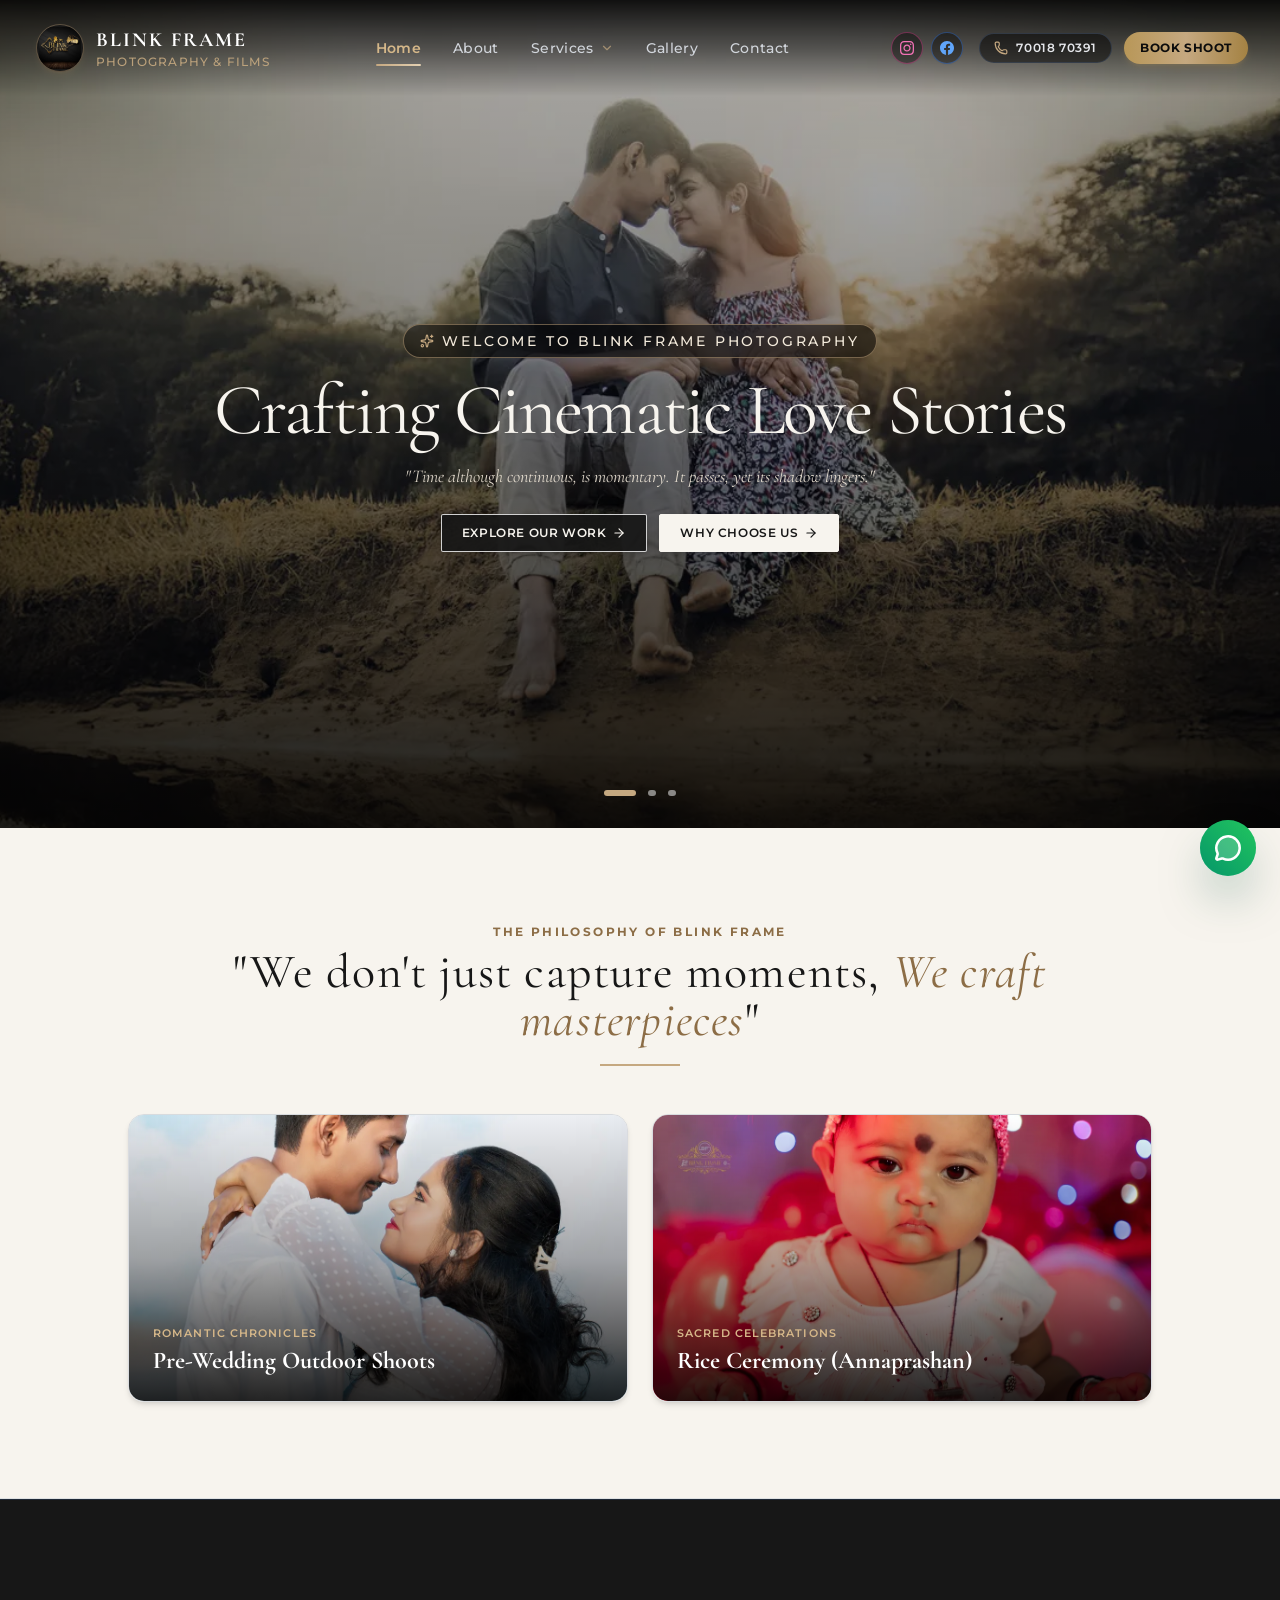
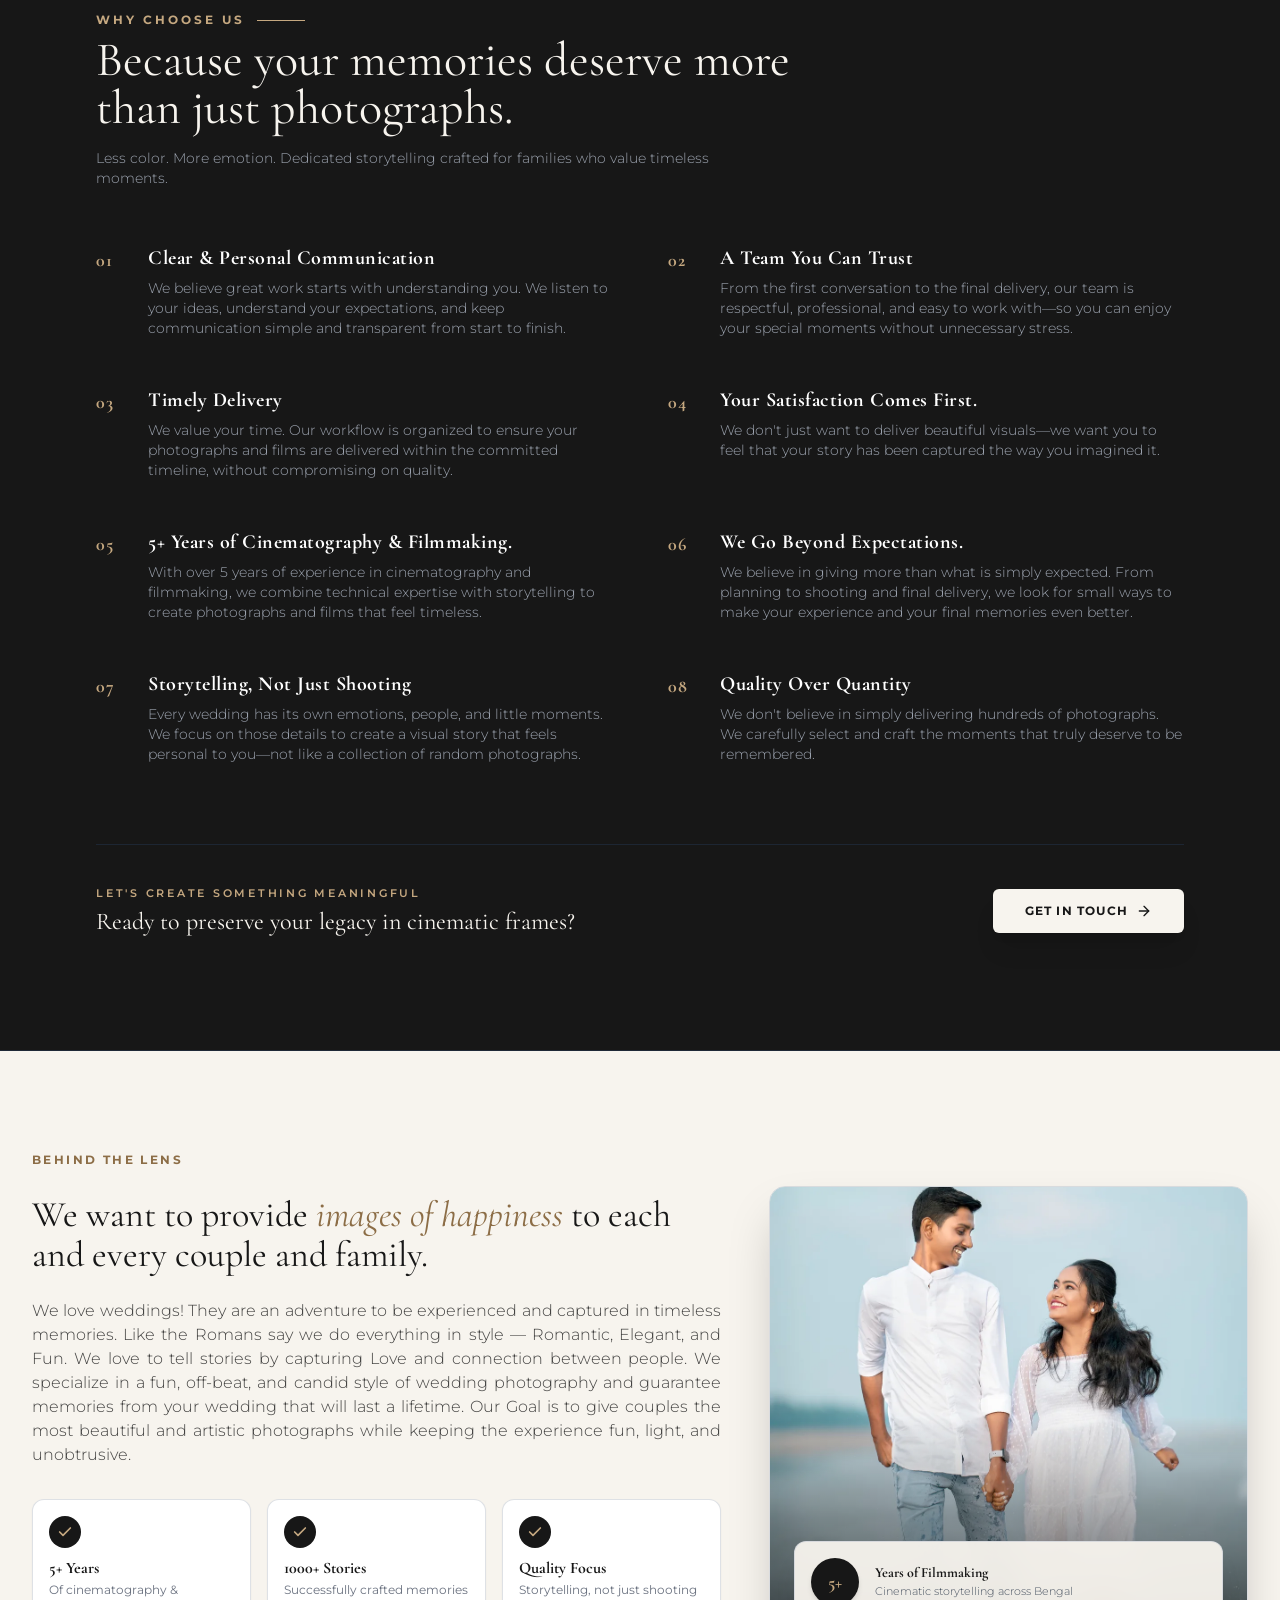
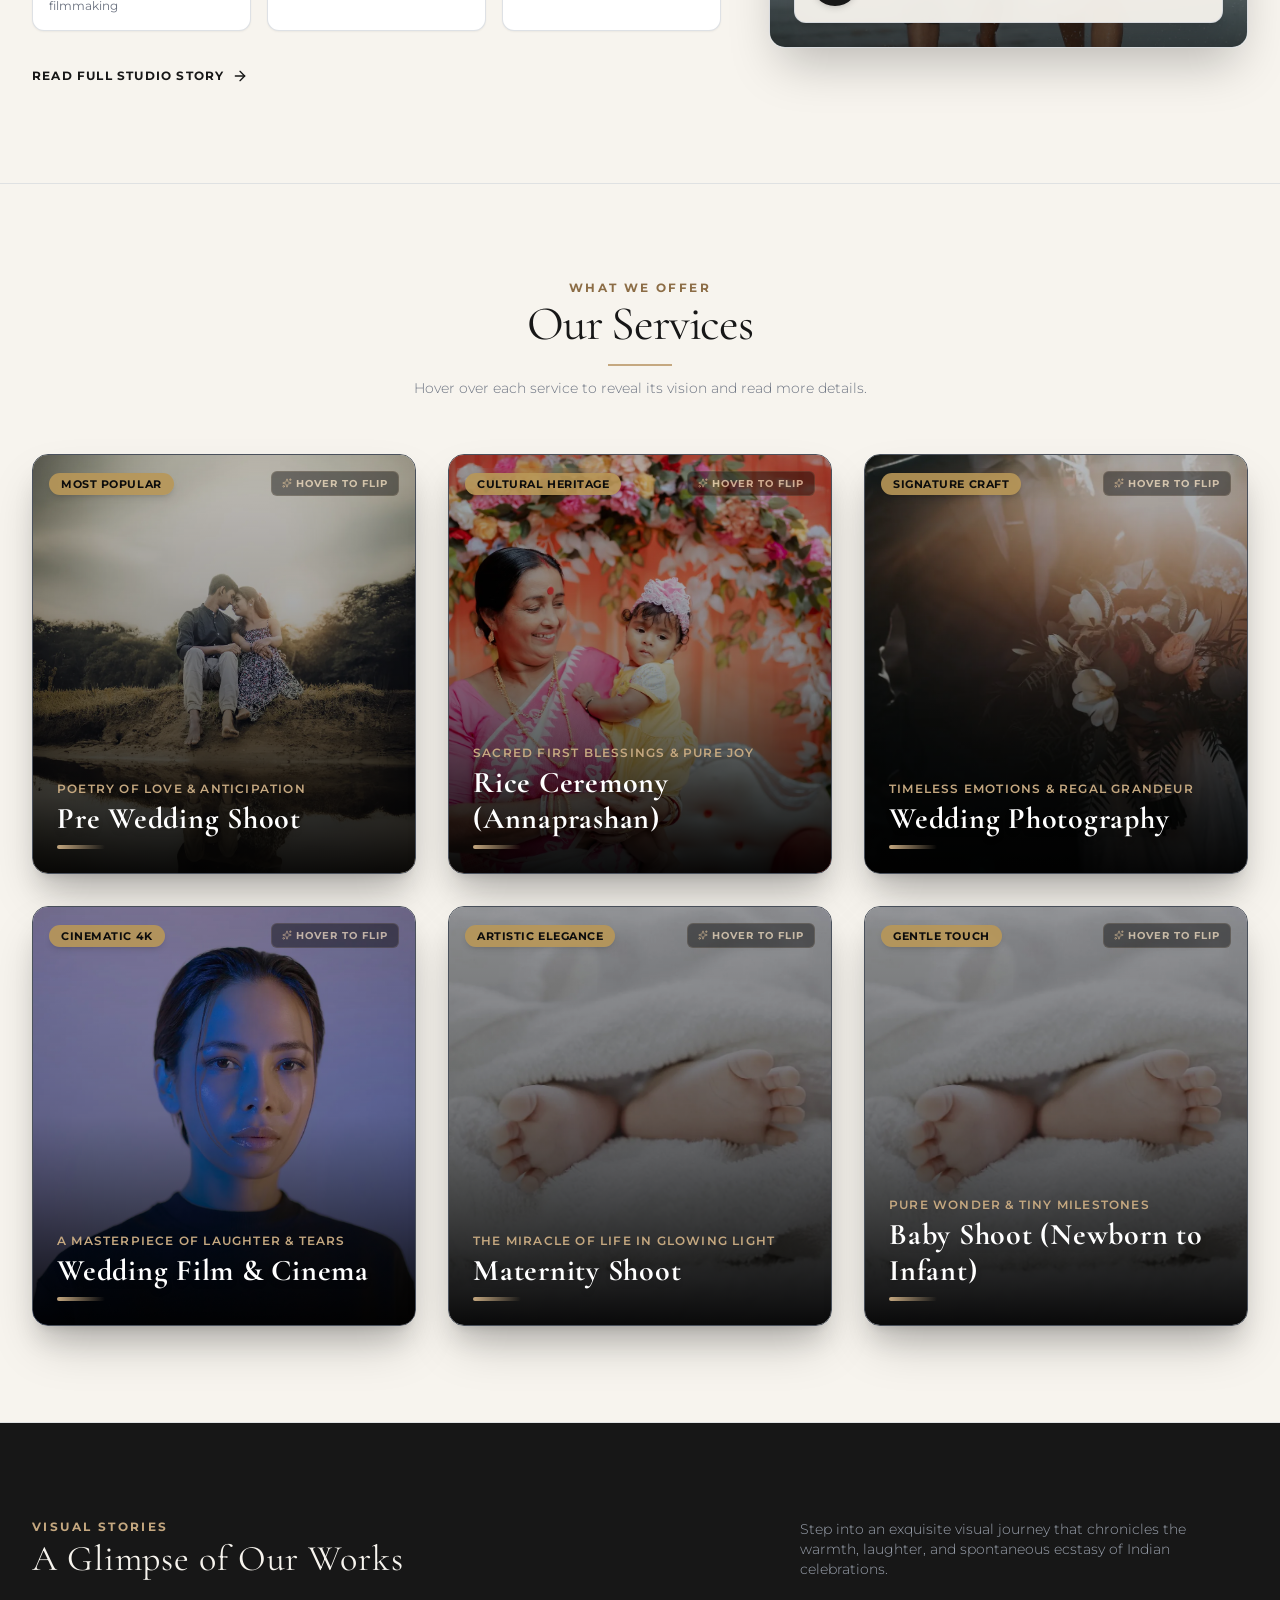
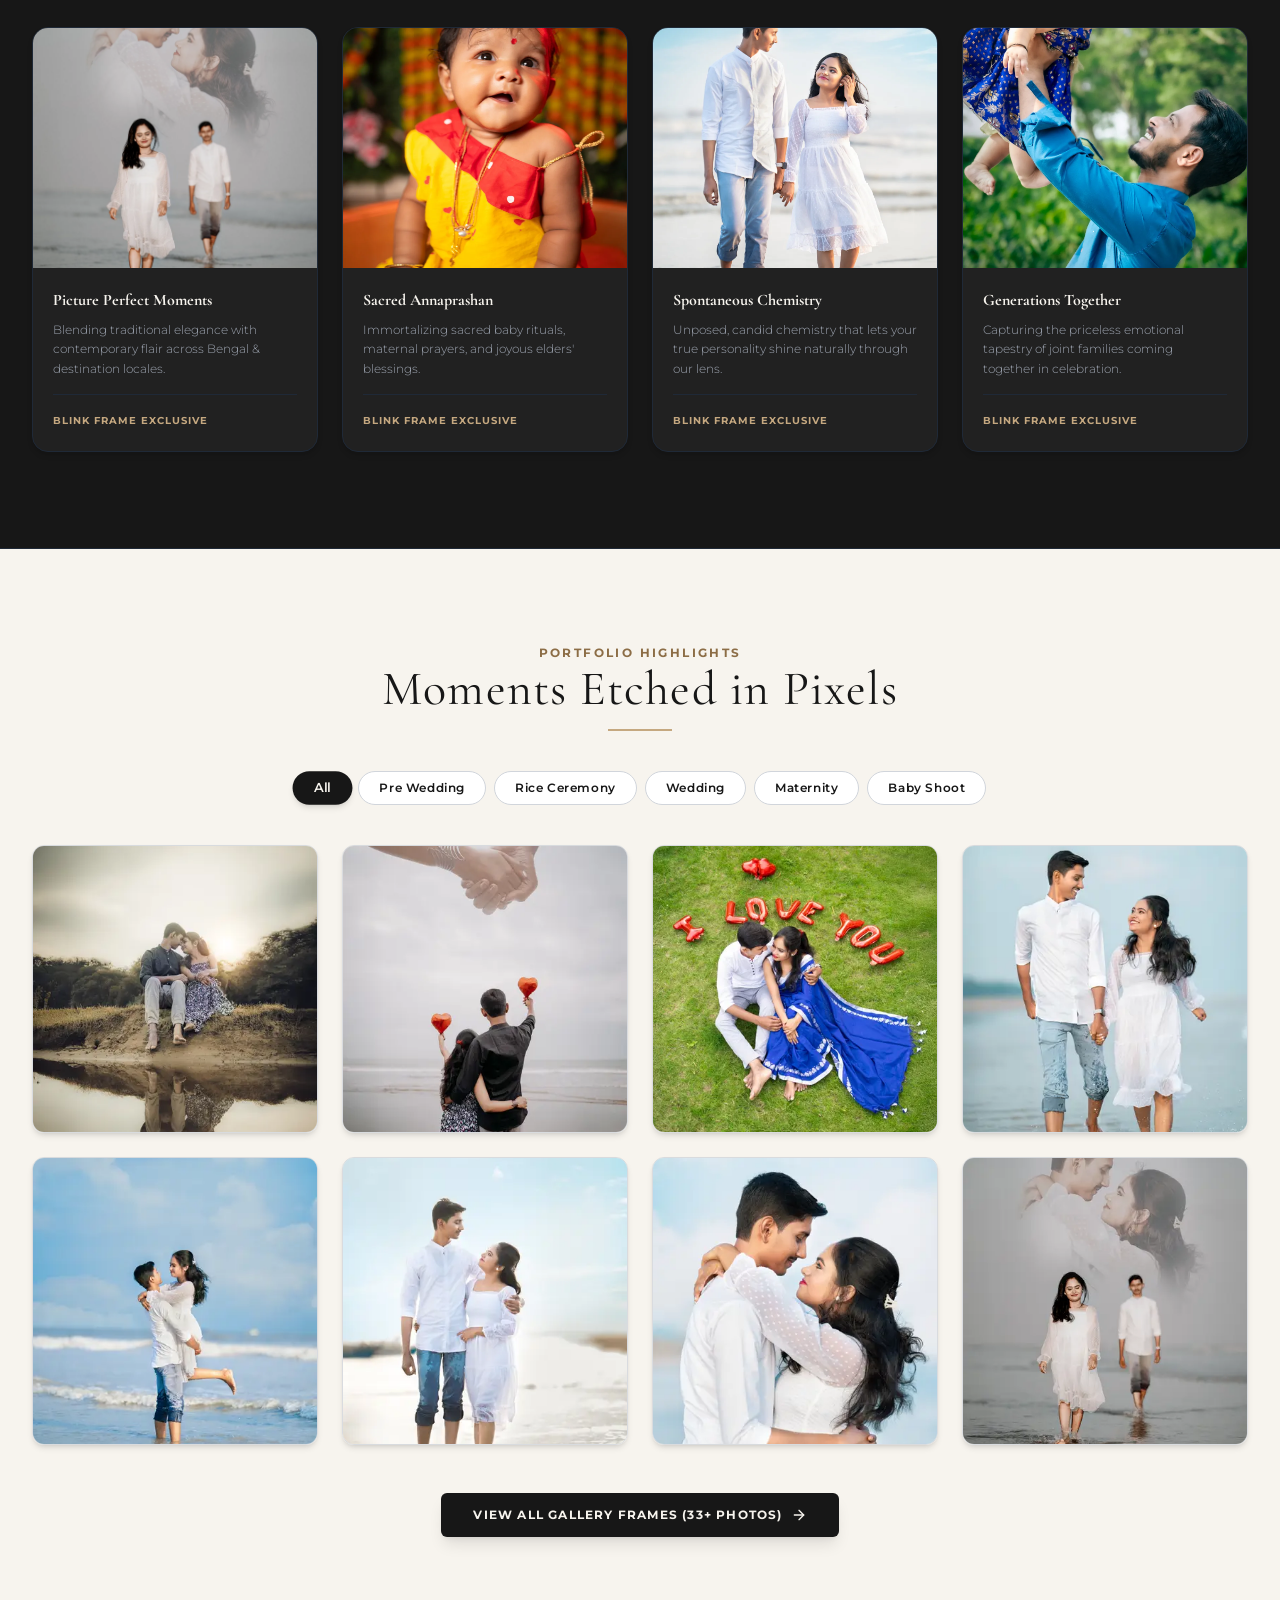
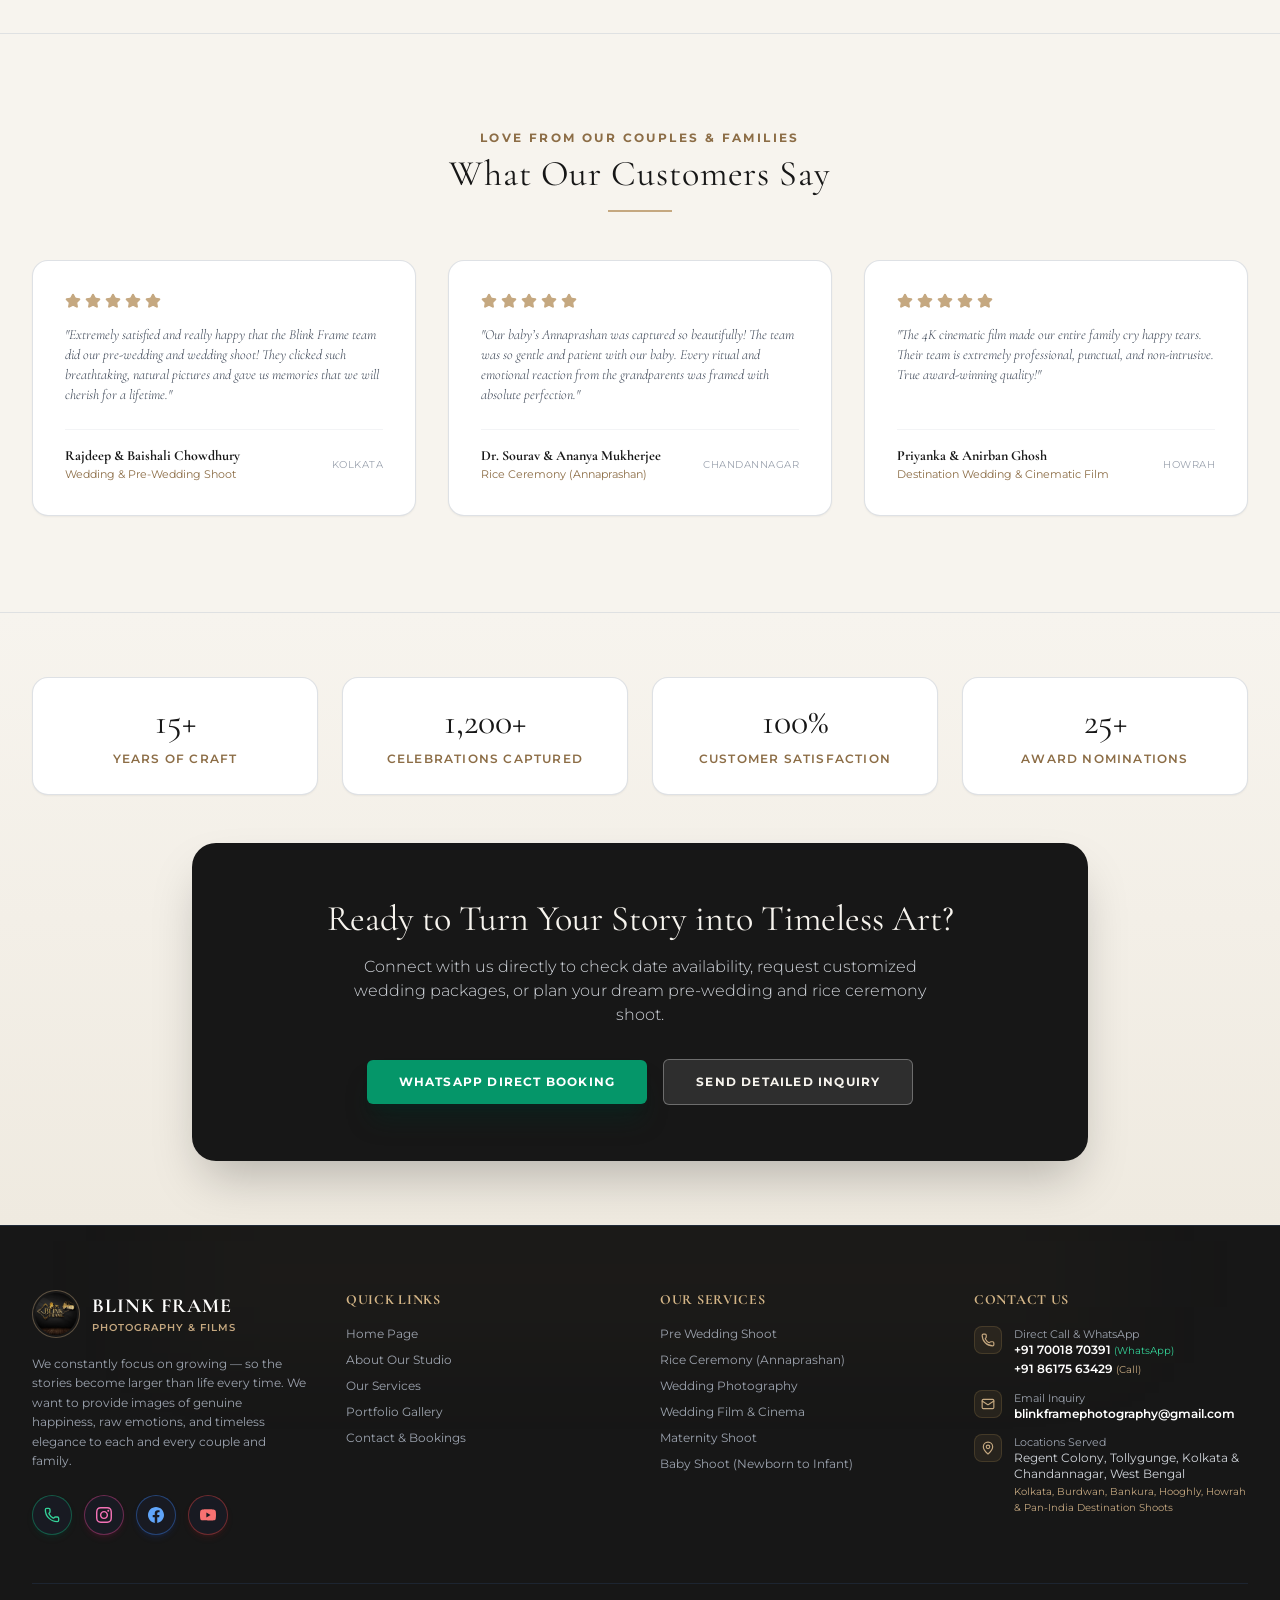
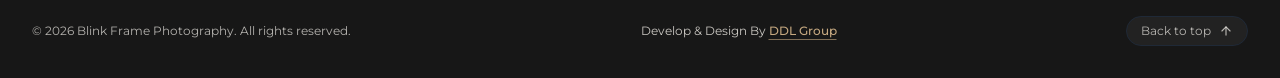
==== commit 363ed3f0: "Add files via upload" ====
--- a/index.html
+++ b/index.html
@@ -137,8 +137,8 @@
     ]
   }
   </script>
-  <script type="module" crossorigin src="/assets/main-9Aql0luz.js"></script>
-  <link rel="stylesheet" crossorigin href="/assets/main-Djldwx0W.css">
+  <script type="module" crossorigin src="/assets/main-DAMgD7D1.js"></script>
+  <link rel="stylesheet" crossorigin href="/assets/main-DjYv4Bmp.css">
 </head>
 <body class="bg-[#F7F4EE] text-[#171717] font-sans antialiased selection:bg-[#C5A880] selection:text-[#171717] overflow-x-hidden">
   <div id="root"></div>
--- a/assets/main-DjYv4Bmp.css
+++ b/assets/main-DjYv4Bmp.css
@@ -0,0 +1 @@
+*,:before,:after{--tw-border-spacing-x: 0;--tw-border-spacing-y: 0;--tw-translate-x: 0;--tw-translate-y: 0;--tw-rotate: 0;--tw-skew-x: 0;--tw-skew-y: 0;--tw-scale-x: 1;--tw-scale-y: 1;--tw-pan-x: ;--tw-pan-y: ;--tw-pinch-zoom: ;--tw-scroll-snap-strictness: proximity;--tw-gradient-from-position: ;--tw-gradient-via-position: ;--tw-gradient-to-position: ;--tw-ordinal: ;--tw-slashed-zero: ;--tw-numeric-figure: ;--tw-numeric-spacing: ;--tw-numeric-fraction: ;--tw-ring-inset: ;--tw-ring-offset-width: 0px;--tw-ring-offset-color: #fff;--tw-ring-color: rgb(59 130 246 / .5);--tw-ring-offset-shadow: 0 0 #0000;--tw-ring-shadow: 0 0 #0000;--tw-shadow: 0 0 #0000;--tw-shadow-colored: 0 0 #0000;--tw-blur: ;--tw-brightness: ;--tw-contrast: ;--tw-grayscale: ;--tw-hue-rotate: ;--tw-invert: ;--tw-saturate: ;--tw-sepia: ;--tw-drop-shadow: ;--tw-backdrop-blur: ;--tw-backdrop-brightness: ;--tw-backdrop-contrast: ;--tw-backdrop-grayscale: ;--tw-backdrop-hue-rotate: ;--tw-backdrop-invert: ;--tw-backdrop-opacity: ;--tw-backdrop-saturate: ;--tw-backdrop-sepia: ;--tw-contain-size: ;--tw-contain-layout: ;--tw-contain-paint: ;--tw-contain-style: }::backdrop{--tw-border-spacing-x: 0;--tw-border-spacing-y: 0;--tw-translate-x: 0;--tw-translate-y: 0;--tw-rotate: 0;--tw-skew-x: 0;--tw-skew-y: 0;--tw-scale-x: 1;--tw-scale-y: 1;--tw-pan-x: ;--tw-pan-y: ;--tw-pinch-zoom: ;--tw-scroll-snap-strictness: proximity;--tw-gradient-from-position: ;--tw-gradient-via-position: ;--tw-gradient-to-position: ;--tw-ordinal: ;--tw-slashed-zero: ;--tw-numeric-figure: ;--tw-numeric-spacing: ;--tw-numeric-fraction: ;--tw-ring-inset: ;--tw-ring-offset-width: 0px;--tw-ring-offset-color: #fff;--tw-ring-color: rgb(59 130 246 / .5);--tw-ring-offset-shadow: 0 0 #0000;--tw-ring-shadow: 0 0 #0000;--tw-shadow: 0 0 #0000;--tw-shadow-colored: 0 0 #0000;--tw-blur: ;--tw-brightness: ;--tw-contrast: ;--tw-grayscale: ;--tw-hue-rotate: ;--tw-invert: ;--tw-saturate: ;--tw-sepia: ;--tw-drop-shadow: ;--tw-backdrop-blur: ;--tw-backdrop-brightness: ;--tw-backdrop-contrast: ;--tw-backdrop-grayscale: ;--tw-backdrop-hue-rotate: ;--tw-backdrop-invert: ;--tw-backdrop-opacity: ;--tw-backdrop-saturate: ;--tw-backdrop-sepia: ;--tw-contain-size: ;--tw-contain-layout: ;--tw-contain-paint: ;--tw-contain-style: }*,:before,:after{box-sizing:border-box;border-width:0;border-style:solid;border-color:#e5e7eb}:before,:after{--tw-content: ""}html,:host{line-height:1.5;-webkit-text-size-adjust:100%;-moz-tab-size:4;-o-tab-size:4;tab-size:4;font-family:Montserrat,system-ui,sans-serif;font-feature-settings:normal;font-variation-settings:normal;-webkit-tap-highlight-color:transparent}body{margin:0;line-height:inherit}hr{height:0;color:inherit;border-top-width:1px}abbr:where([title]){-webkit-text-decoration:underline dotted;text-decoration:underline dotted}h1,h2,h3,h4,h5,h6{font-size:inherit;font-weight:inherit}a{color:inherit;text-decoration:inherit}b,strong{font-weight:bolder}code,kbd,samp,pre{font-family:ui-monospace,SFMono-Regular,Menlo,Monaco,Consolas,Liberation Mono,Courier New,monospace;font-feature-settings:normal;font-variation-settings:normal;font-size:1em}small{font-size:80%}sub,sup{font-size:75%;line-height:0;position:relative;vertical-align:baseline}sub{bottom:-.25em}sup{top:-.5em}table{text-indent:0;border-color:inherit;border-collapse:collapse}button,input,optgroup,select,textarea{font-family:inherit;font-feature-settings:inherit;font-variation-settings:inherit;font-size:100%;font-weight:inherit;line-height:inherit;letter-spacing:inherit;color:inherit;margin:0;padding:0}button,select{text-transform:none}button,input:where([type=button]),input:where([type=reset]),input:where([type=submit]){-webkit-appearance:button;background-color:transparent;background-image:none}:-moz-focusring{outline:auto}:-moz-ui-invalid{box-shadow:none}progress{vertical-align:baseline}::-webkit-inner-spin-button,::-webkit-outer-spin-button{height:auto}[type=search]{-webkit-appearance:textfield;outline-offset:-2px}::-webkit-search-decoration{-webkit-appearance:none}::-webkit-file-upload-button{-webkit-appearance:button;font:inherit}summary{display:list-item}blockquote,dl,dd,h1,h2,h3,h4,h5,h6,hr,figure,p,pre{margin:0}fieldset{margin:0;padding:0}legend{padding:0}ol,ul,menu{list-style:none;margin:0;padding:0}dialog{padding:0}textarea{resize:vertical}input::-moz-placeholder,textarea::-moz-placeholder{opacity:1;color:#9ca3af}input::placeholder,textarea::placeholder{opacity:1;color:#9ca3af}button,[role=button]{cursor:pointer}:disabled{cursor:default}img,svg,video,canvas,audio,iframe,embed,object{display:block;vertical-align:middle}img,video{max-width:100%;height:auto}[hidden]:where(:not([hidden=until-found])){display:none}.pointer-events-none{pointer-events:none}.pointer-events-auto{pointer-events:auto}.fixed{position:fixed}.absolute{position:absolute}.relative{position:relative}.sticky{position:sticky}.inset-0{top:0;right:0;bottom:0;left:0}.inset-x-0{left:0;right:0}.inset-x-4{left:1rem;right:1rem}.-bottom-6{bottom:-1.5rem}.-left-\[9999px\]{left:-9999px}.bottom-0{bottom:0}.bottom-4{bottom:1rem}.bottom-6{bottom:1.5rem}.bottom-8{bottom:2rem}.left-0{left:0}.left-1\/2{left:50%}.left-2{left:.5rem}.left-4{left:1rem}.left-6{left:1.5rem}.right-0{right:0}.right-2{right:.5rem}.right-4{right:1rem}.right-6{right:1.5rem}.top-0{top:0}.top-4{top:1rem}.top-full{top:100%}.-z-10{z-index:-10}.-z-50{z-index:-50}.z-0{z-index:0}.z-10{z-index:10}.z-20{z-index:20}.z-40{z-index:40}.z-50{z-index:50}.mx-auto{margin-left:auto;margin-right:auto}.my-auto{margin-top:auto;margin-bottom:auto}.mb-1{margin-bottom:.25rem}.mb-1\.5{margin-bottom:.375rem}.mb-10{margin-bottom:2.5rem}.mb-12{margin-bottom:3rem}.mb-14{margin-bottom:3.5rem}.mb-2{margin-bottom:.5rem}.mb-3{margin-bottom:.75rem}.mb-4{margin-bottom:1rem}.mb-5{margin-bottom:1.25rem}.mb-6{margin-bottom:1.5rem}.mb-8{margin-bottom:2rem}.ml-1{margin-left:.25rem}.mr-1{margin-right:.25rem}.mr-3{margin-right:.75rem}.mt-0\.5{margin-top:.125rem}.mt-1{margin-top:.25rem}.mt-12{margin-top:3rem}.mt-16{margin-top:4rem}.mt-2{margin-top:.5rem}.mt-3{margin-top:.75rem}.mt-4{margin-top:1rem}.mt-5{margin-top:1.25rem}.mt-8{margin-top:2rem}.line-clamp-2{overflow:hidden;display:-webkit-box;-webkit-box-orient:vertical;-webkit-line-clamp:2}.block{display:block}.inline-block{display:inline-block}.flex{display:flex}.inline-flex{display:inline-flex}.grid{display:grid}.hidden{display:none}.h-0\.5{height:.125rem}.h-1{height:.25rem}.h-1\.5{height:.375rem}.h-10{height:2.5rem}.h-11{height:2.75rem}.h-12{height:3rem}.h-2{height:.5rem}.h-2\.5{height:.625rem}.h-24{height:6rem}.h-3{height:.75rem}.h-3\.5{height:.875rem}.h-4{height:1rem}.h-5{height:1.25rem}.h-6{height:1.5rem}.h-60{height:15rem}.h-64{height:16rem}.h-7{height:1.75rem}.h-72{height:18rem}.h-8{height:2rem}.h-9{height:2.25rem}.h-\[420px\]{height:420px}.h-\[460px\]{height:460px}.h-\[92vh\]{height:92vh}.h-auto{height:auto}.h-full{height:100%}.h-px{height:1px}.max-h-\[80vh\]{max-height:80vh}.max-h-\[82vh\]{max-height:82vh}.max-h-\[920px\]{max-height:920px}.min-h-\[600px\]{min-height:600px}.min-h-full{min-height:100%}.min-h-screen{min-height:100vh}.w-1\.5{width:.375rem}.w-10{width:2.5rem}.w-11{width:2.75rem}.w-12{width:3rem}.w-16{width:4rem}.w-2{width:.5rem}.w-2\.5{width:.625rem}.w-20{width:5rem}.w-3{width:.75rem}.w-3\.5{width:.875rem}.w-3\/4{width:75%}.w-4{width:1rem}.w-5{width:1.25rem}.w-6{width:1.5rem}.w-7{width:1.75rem}.w-72{width:18rem}.w-8{width:2rem}.w-9{width:2.25rem}.w-auto{width:auto}.w-full{width:100%}.max-w-2xl{max-width:42rem}.max-w-3xl{max-width:48rem}.max-w-4xl{max-width:56rem}.max-w-5xl{max-width:64rem}.max-w-6xl{max-width:72rem}.max-w-7xl{max-width:80rem}.max-w-\[200px\]{max-width:200px}.max-w-full{max-width:100%}.max-w-md{max-width:28rem}.max-w-xl{max-width:36rem}.flex-1{flex:1 1 0%}.flex-shrink-0{flex-shrink:0}.flex-grow{flex-grow:1}.-translate-x-1\/2{--tw-translate-x: -50%;transform:translate(var(--tw-translate-x),var(--tw-translate-y)) rotate(var(--tw-rotate)) skew(var(--tw-skew-x)) skewY(var(--tw-skew-y)) scaleX(var(--tw-scale-x)) scaleY(var(--tw-scale-y))}.rotate-180{--tw-rotate: 180deg;transform:translate(var(--tw-translate-x),var(--tw-translate-y)) rotate(var(--tw-rotate)) skew(var(--tw-skew-x)) skewY(var(--tw-skew-y)) scaleX(var(--tw-scale-x)) scaleY(var(--tw-scale-y))}.scale-100{--tw-scale-x: 1;--tw-scale-y: 1;transform:translate(var(--tw-translate-x),var(--tw-translate-y)) rotate(var(--tw-rotate)) skew(var(--tw-skew-x)) skewY(var(--tw-skew-y)) scaleX(var(--tw-scale-x)) scaleY(var(--tw-scale-y))}.scale-105{--tw-scale-x: 1.05;--tw-scale-y: 1.05;transform:translate(var(--tw-translate-x),var(--tw-translate-y)) rotate(var(--tw-rotate)) skew(var(--tw-skew-x)) skewY(var(--tw-skew-y)) scaleX(var(--tw-scale-x)) scaleY(var(--tw-scale-y))}.scale-\[1\.01\]{--tw-scale-x: 1.01;--tw-scale-y: 1.01;transform:translate(var(--tw-translate-x),var(--tw-translate-y)) rotate(var(--tw-rotate)) skew(var(--tw-skew-x)) skewY(var(--tw-skew-y)) scaleX(var(--tw-scale-x)) scaleY(var(--tw-scale-y))}.transform{transform:translate(var(--tw-translate-x),var(--tw-translate-y)) rotate(var(--tw-rotate)) skew(var(--tw-skew-x)) skewY(var(--tw-skew-y)) scaleX(var(--tw-scale-x)) scaleY(var(--tw-scale-y))}@keyframes ping{75%,to{transform:scale(2);opacity:0}}.animate-ping{animation:ping 1s cubic-bezier(0,0,.2,1) infinite}@keyframes pulse{50%{opacity:.5}}.animate-pulse{animation:pulse 2s cubic-bezier(.4,0,.6,1) infinite}.cursor-pointer{cursor:pointer}.select-none{-webkit-user-select:none;-moz-user-select:none;user-select:none}.grid-cols-1{grid-template-columns:repeat(1,minmax(0,1fr))}.grid-cols-2{grid-template-columns:repeat(2,minmax(0,1fr))}.flex-row{flex-direction:row}.flex-col{flex-direction:column}.flex-wrap{flex-wrap:wrap}.items-start{align-items:flex-start}.items-center{align-items:center}.justify-start{justify-content:flex-start}.justify-end{justify-content:flex-end}.justify-center{justify-content:center}.justify-between{justify-content:space-between}.gap-0\.5{gap:.125rem}.gap-1{gap:.25rem}.gap-1\.5{gap:.375rem}.gap-10{gap:2.5rem}.gap-12{gap:3rem}.gap-2{gap:.5rem}.gap-2\.5{gap:.625rem}.gap-3{gap:.75rem}.gap-4{gap:1rem}.gap-6{gap:1.5rem}.gap-8{gap:2rem}.gap-x-14{-moz-column-gap:3.5rem;column-gap:3.5rem}.gap-y-10{row-gap:2.5rem}.space-x-2>:not([hidden])~:not([hidden]){--tw-space-x-reverse: 0;margin-right:calc(.5rem * var(--tw-space-x-reverse));margin-left:calc(.5rem * calc(1 - var(--tw-space-x-reverse)))}.space-x-3>:not([hidden])~:not([hidden]){--tw-space-x-reverse: 0;margin-right:calc(.75rem * var(--tw-space-x-reverse));margin-left:calc(.75rem * calc(1 - var(--tw-space-x-reverse)))}.space-x-8>:not([hidden])~:not([hidden]){--tw-space-x-reverse: 0;margin-right:calc(2rem * var(--tw-space-x-reverse));margin-left:calc(2rem * calc(1 - var(--tw-space-x-reverse)))}.space-y-1\.5>:not([hidden])~:not([hidden]){--tw-space-y-reverse: 0;margin-top:calc(.375rem * calc(1 - var(--tw-space-y-reverse)));margin-bottom:calc(.375rem * var(--tw-space-y-reverse))}.space-y-16>:not([hidden])~:not([hidden]){--tw-space-y-reverse: 0;margin-top:calc(4rem * calc(1 - var(--tw-space-y-reverse)));margin-bottom:calc(4rem * var(--tw-space-y-reverse))}.space-y-2>:not([hidden])~:not([hidden]){--tw-space-y-reverse: 0;margin-top:calc(.5rem * calc(1 - var(--tw-space-y-reverse)));margin-bottom:calc(.5rem * var(--tw-space-y-reverse))}.space-y-2\.5>:not([hidden])~:not([hidden]){--tw-space-y-reverse: 0;margin-top:calc(.625rem * calc(1 - var(--tw-space-y-reverse)));margin-bottom:calc(.625rem * var(--tw-space-y-reverse))}.space-y-3>:not([hidden])~:not([hidden]){--tw-space-y-reverse: 0;margin-top:calc(.75rem * calc(1 - var(--tw-space-y-reverse)));margin-bottom:calc(.75rem * var(--tw-space-y-reverse))}.space-y-4>:not([hidden])~:not([hidden]){--tw-space-y-reverse: 0;margin-top:calc(1rem * calc(1 - var(--tw-space-y-reverse)));margin-bottom:calc(1rem * var(--tw-space-y-reverse))}.space-y-5>:not([hidden])~:not([hidden]){--tw-space-y-reverse: 0;margin-top:calc(1.25rem * calc(1 - var(--tw-space-y-reverse)));margin-bottom:calc(1.25rem * var(--tw-space-y-reverse))}.space-y-6>:not([hidden])~:not([hidden]){--tw-space-y-reverse: 0;margin-top:calc(1.5rem * calc(1 - var(--tw-space-y-reverse)));margin-bottom:calc(1.5rem * var(--tw-space-y-reverse))}.divide-y>:not([hidden])~:not([hidden]){--tw-divide-y-reverse: 0;border-top-width:calc(1px * calc(1 - var(--tw-divide-y-reverse)));border-bottom-width:calc(1px * var(--tw-divide-y-reverse))}.divide-gray-800>:not([hidden])~:not([hidden]){--tw-divide-opacity: 1;border-color:rgb(31 41 55 / var(--tw-divide-opacity, 1))}.overflow-hidden{overflow:hidden}.overflow-y-auto{overflow-y:auto}.overflow-x-hidden{overflow-x:hidden}.overscroll-contain{overscroll-behavior:contain}.scroll-smooth{scroll-behavior:smooth}.truncate{overflow:hidden;text-overflow:ellipsis;white-space:nowrap}.whitespace-nowrap{white-space:nowrap}.break-all{word-break:break-all}.rounded-2xl{border-radius:1rem}.rounded-3xl{border-radius:1.5rem}.rounded-full{border-radius:9999px}.rounded-lg{border-radius:.5rem}.rounded-md{border-radius:.375rem}.rounded-none{border-radius:0}.rounded-sm{border-radius:.125rem}.rounded-xl{border-radius:.75rem}.border{border-width:1px}.border-2{border-width:2px}.border-y{border-top-width:1px;border-bottom-width:1px}.border-b{border-bottom-width:1px}.border-t{border-top-width:1px}.border-t-2{border-top-width:2px}.border-\[\#171717\]\/15{border-color:#17171726}.border-\[\#2a2a2a\]{--tw-border-opacity: 1;border-color:rgb(42 42 42 / var(--tw-border-opacity, 1))}.border-\[\#C5A880\]{--tw-border-opacity: 1;border-color:rgb(197 168 128 / var(--tw-border-opacity, 1))}.border-\[\#C5A880\]\/50{border-color:#c5a88080}.border-\[\#C5A880\]\/60{border-color:#c5a88099}.border-\[\#F7F4EE\]{--tw-border-opacity: 1;border-color:rgb(247 244 238 / var(--tw-border-opacity, 1))}.border-blue-500\/40{border-color:#3b82f666}.border-emerald-300{--tw-border-opacity: 1;border-color:rgb(110 231 183 / var(--tw-border-opacity, 1))}.border-emerald-500\/40{border-color:#10b98166}.border-gold-400\/20{border-color:#c5a88033}.border-gold-400\/30{border-color:#c5a8804d}.border-gold-400\/40{border-color:#c5a88066}.border-gold-400\/60{border-color:#c5a88099}.border-gold-400\/80{border-color:#c5a880cc}.border-gold-500\/20{border-color:#b8975833}.border-gray-100{--tw-border-opacity: 1;border-color:rgb(243 244 246 / var(--tw-border-opacity, 1))}.border-gray-200{--tw-border-opacity: 1;border-color:rgb(229 231 235 / var(--tw-border-opacity, 1))}.border-gray-200\/70{border-color:#e5e7ebb3}.border-gray-300{--tw-border-opacity: 1;border-color:rgb(209 213 219 / var(--tw-border-opacity, 1))}.border-gray-300\/60{border-color:#d1d5db99}.border-gray-300\/70{border-color:#d1d5dbb3}.border-gray-300\/80{border-color:#d1d5dbcc}.border-gray-700{--tw-border-opacity: 1;border-color:rgb(55 65 81 / var(--tw-border-opacity, 1))}.border-gray-700\/80{border-color:#374151cc}.border-gray-800{--tw-border-opacity: 1;border-color:rgb(31 41 55 / var(--tw-border-opacity, 1))}.border-gray-800\/80{border-color:#1f2937cc}.border-gray-800\/90{border-color:#1f2937e6}.border-pink-500\/40{border-color:#ec489966}.border-red-500\/40{border-color:#ef444466}.border-rose-300{--tw-border-opacity: 1;border-color:rgb(253 164 175 / var(--tw-border-opacity, 1))}.border-white{--tw-border-opacity: 1;border-color:rgb(255 255 255 / var(--tw-border-opacity, 1))}.border-white\/20{border-color:#fff3}.border-white\/30{border-color:#ffffff4d}.border-white\/80{border-color:#fffc}.bg-\[\#07080d\]\/95{background-color:#07080df2}.bg-\[\#0e1017\]{--tw-bg-opacity: 1;background-color:rgb(14 16 23 / var(--tw-bg-opacity, 1))}.bg-\[\#11131c\]{--tw-bg-opacity: 1;background-color:rgb(17 19 28 / var(--tw-bg-opacity, 1))}.bg-\[\#141620\]{--tw-bg-opacity: 1;background-color:rgb(20 22 32 / var(--tw-bg-opacity, 1))}.bg-\[\#161822\]{--tw-bg-opacity: 1;background-color:rgb(22 24 34 / var(--tw-bg-opacity, 1))}.bg-\[\#171717\]{--tw-bg-opacity: 1;background-color:rgb(23 23 23 / var(--tw-bg-opacity, 1))}.bg-\[\#171717\]\/90{background-color:#171717e6}.bg-\[\#171717\]\/95{background-color:#171717f2}.bg-\[\#18181b\]{--tw-bg-opacity: 1;background-color:rgb(24 24 27 / var(--tw-bg-opacity, 1))}.bg-\[\#181a22\]{--tw-bg-opacity: 1;background-color:rgb(24 26 34 / var(--tw-bg-opacity, 1))}.bg-\[\#181a26\]{--tw-bg-opacity: 1;background-color:rgb(24 26 38 / var(--tw-bg-opacity, 1))}.bg-\[\#181b28\]{--tw-bg-opacity: 1;background-color:rgb(24 27 40 / var(--tw-bg-opacity, 1))}.bg-\[\#1877F2\]{--tw-bg-opacity: 1;background-color:rgb(24 119 242 / var(--tw-bg-opacity, 1))}.bg-\[\#212121\]{--tw-bg-opacity: 1;background-color:rgb(33 33 33 / var(--tw-bg-opacity, 1))}.bg-\[\#222222\]{--tw-bg-opacity: 1;background-color:rgb(34 34 34 / var(--tw-bg-opacity, 1))}.bg-\[\#C5A880\]{--tw-bg-opacity: 1;background-color:rgb(197 168 128 / var(--tw-bg-opacity, 1))}.bg-\[\#EFECE4\]{--tw-bg-opacity: 1;background-color:rgb(239 236 228 / var(--tw-bg-opacity, 1))}.bg-\[\#F7F4EE\]{--tw-bg-opacity: 1;background-color:rgb(247 244 238 / var(--tw-bg-opacity, 1))}.bg-\[\#F7F4EE\]\/95{background-color:#f7f4eef2}.bg-black{--tw-bg-opacity: 1;background-color:rgb(0 0 0 / var(--tw-bg-opacity, 1))}.bg-black\/10{background-color:#0000001a}.bg-black\/20{background-color:#0003}.bg-black\/40{background-color:#0006}.bg-black\/50{background-color:#00000080}.bg-black\/60{background-color:#0009}.bg-black\/95{background-color:#000000f2}.bg-emerald-400{--tw-bg-opacity: 1;background-color:rgb(52 211 153 / var(--tw-bg-opacity, 1))}.bg-emerald-50{--tw-bg-opacity: 1;background-color:rgb(236 253 245 / var(--tw-bg-opacity, 1))}.bg-emerald-500{--tw-bg-opacity: 1;background-color:rgb(16 185 129 / var(--tw-bg-opacity, 1))}.bg-emerald-600{--tw-bg-opacity: 1;background-color:rgb(5 150 105 / var(--tw-bg-opacity, 1))}.bg-gold-500\/10{background-color:#b897581a}.bg-gold-500\/5{background-color:#b897580d}.bg-gold-500\/90{background-color:#b89758e6}.bg-obsidian-850\/80{background-color:#1d1d1dcc}.bg-obsidian-900{--tw-bg-opacity: 1;background-color:rgb(23 23 23 / var(--tw-bg-opacity, 1))}.bg-obsidian-900\/80{background-color:#171717cc}.bg-obsidian-900\/90{background-color:#171717e6}.bg-obsidian-950\/80{background-color:#0c0c0ccc}.bg-obsidian-950\/95{background-color:#0c0c0cf2}.bg-rose-50{--tw-bg-opacity: 1;background-color:rgb(255 241 242 / var(--tw-bg-opacity, 1))}.bg-white{--tw-bg-opacity: 1;background-color:rgb(255 255 255 / var(--tw-bg-opacity, 1))}.bg-white\/10{background-color:#ffffff1a}.bg-white\/5{background-color:#ffffff0d}.bg-white\/50{background-color:#ffffff80}.bg-gradient-to-b{background-image:linear-gradient(to bottom,var(--tw-gradient-stops))}.bg-gradient-to-r{background-image:linear-gradient(to right,var(--tw-gradient-stops))}.bg-gradient-to-t{background-image:linear-gradient(to top,var(--tw-gradient-stops))}.bg-gradient-to-tr{background-image:linear-gradient(to top right,var(--tw-gradient-stops))}.from-\[\#833ab4\]{--tw-gradient-from: #833ab4 var(--tw-gradient-from-position);--tw-gradient-to: rgb(131 58 180 / 0) var(--tw-gradient-to-position);--tw-gradient-stops: var(--tw-gradient-from), var(--tw-gradient-to)}.from-\[\#E5C158\]{--tw-gradient-from: #E5C158 var(--tw-gradient-from-position);--tw-gradient-to: rgb(229 193 88 / 0) var(--tw-gradient-to-position);--tw-gradient-stops: var(--tw-gradient-from), var(--tw-gradient-to)}.from-\[\#F7F4EE\]{--tw-gradient-from: #F7F4EE var(--tw-gradient-from-position);--tw-gradient-to: rgb(247 244 238 / 0) var(--tw-gradient-to-position);--tw-gradient-stops: var(--tw-gradient-from), var(--tw-gradient-to)}.from-\[\#f9ce34\]{--tw-gradient-from: #f9ce34 var(--tw-gradient-from-position);--tw-gradient-to: rgb(249 206 52 / 0) var(--tw-gradient-to-position);--tw-gradient-stops: var(--tw-gradient-from), var(--tw-gradient-to)}.from-black\/70{--tw-gradient-from: rgb(0 0 0 / .7) var(--tw-gradient-from-position);--tw-gradient-to: rgb(0 0 0 / 0) var(--tw-gradient-to-position);--tw-gradient-stops: var(--tw-gradient-from), var(--tw-gradient-to)}.from-black\/75{--tw-gradient-from: rgb(0 0 0 / .75) var(--tw-gradient-from-position);--tw-gradient-to: rgb(0 0 0 / 0) var(--tw-gradient-to-position);--tw-gradient-stops: var(--tw-gradient-from), var(--tw-gradient-to)}.from-black\/85{--tw-gradient-from: rgb(0 0 0 / .85) var(--tw-gradient-from-position);--tw-gradient-to: rgb(0 0 0 / 0) var(--tw-gradient-to-position);--tw-gradient-stops: var(--tw-gradient-from), var(--tw-gradient-to)}.from-black\/90{--tw-gradient-from: rgb(0 0 0 / .9) var(--tw-gradient-from-position);--tw-gradient-to: rgb(0 0 0 / 0) var(--tw-gradient-to-position);--tw-gradient-stops: var(--tw-gradient-from), var(--tw-gradient-to)}.from-black\/95{--tw-gradient-from: rgb(0 0 0 / .95) var(--tw-gradient-from-position);--tw-gradient-to: rgb(0 0 0 / 0) var(--tw-gradient-to-position);--tw-gradient-stops: var(--tw-gradient-from), var(--tw-gradient-to)}.from-emerald-600{--tw-gradient-from: #059669 var(--tw-gradient-from-position);--tw-gradient-to: rgb(5 150 105 / 0) var(--tw-gradient-to-position);--tw-gradient-stops: var(--tw-gradient-from), var(--tw-gradient-to)}.from-gold-400{--tw-gradient-from: #C5A880 var(--tw-gradient-from-position);--tw-gradient-to: rgb(197 168 128 / 0) var(--tw-gradient-to-position);--tw-gradient-stops: var(--tw-gradient-from), var(--tw-gradient-to)}.from-gold-500{--tw-gradient-from: #B89758 var(--tw-gradient-from-position);--tw-gradient-to: rgb(184 151 88 / 0) var(--tw-gradient-to-position);--tw-gradient-stops: var(--tw-gradient-from), var(--tw-gradient-to)}.via-\[\#D4AF37\]{--tw-gradient-to: rgb(212 175 55 / 0) var(--tw-gradient-to-position);--tw-gradient-stops: var(--tw-gradient-from), #D4AF37 var(--tw-gradient-via-position), var(--tw-gradient-to)}.via-\[\#ee2a7b\]{--tw-gradient-to: rgb(238 42 123 / 0) var(--tw-gradient-to-position);--tw-gradient-stops: var(--tw-gradient-from), #ee2a7b var(--tw-gradient-via-position), var(--tw-gradient-to)}.via-\[\#fd1d1d\]{--tw-gradient-to: rgb(253 29 29 / 0) var(--tw-gradient-to-position);--tw-gradient-stops: var(--tw-gradient-from), #fd1d1d var(--tw-gradient-via-position), var(--tw-gradient-to)}.via-black\/25{--tw-gradient-to: rgb(0 0 0 / 0) var(--tw-gradient-to-position);--tw-gradient-stops: var(--tw-gradient-from), rgb(0 0 0 / .25) var(--tw-gradient-via-position), var(--tw-gradient-to)}.via-black\/30{--tw-gradient-to: rgb(0 0 0 / 0) var(--tw-gradient-to-position);--tw-gradient-stops: var(--tw-gradient-from), rgb(0 0 0 / .3) var(--tw-gradient-via-position), var(--tw-gradient-to)}.via-black\/40{--tw-gradient-to: rgb(0 0 0 / 0) var(--tw-gradient-to-position);--tw-gradient-stops: var(--tw-gradient-from), rgb(0 0 0 / .4) var(--tw-gradient-via-position), var(--tw-gradient-to)}.via-black\/45{--tw-gradient-to: rgb(0 0 0 / 0) var(--tw-gradient-to-position);--tw-gradient-stops: var(--tw-gradient-from), rgb(0 0 0 / .45) var(--tw-gradient-via-position), var(--tw-gradient-to)}.via-black\/50{--tw-gradient-to: rgb(0 0 0 / 0) var(--tw-gradient-to-position);--tw-gradient-stops: var(--tw-gradient-from), rgb(0 0 0 / .5) var(--tw-gradient-via-position), var(--tw-gradient-to)}.via-gold-400{--tw-gradient-to: rgb(197 168 128 / 0) var(--tw-gradient-to-position);--tw-gradient-stops: var(--tw-gradient-from), #C5A880 var(--tw-gradient-via-position), var(--tw-gradient-to)}.via-transparent{--tw-gradient-to: rgb(0 0 0 / 0) var(--tw-gradient-to-position);--tw-gradient-stops: var(--tw-gradient-from), transparent var(--tw-gradient-via-position), var(--tw-gradient-to)}.to-\[\#6228d7\]{--tw-gradient-to: #6228d7 var(--tw-gradient-to-position)}.to-\[\#C5A880\]{--tw-gradient-to: #C5A880 var(--tw-gradient-to-position)}.to-\[\#EFEAE0\]{--tw-gradient-to: #EFEAE0 var(--tw-gradient-to-position)}.to-\[\#fcb045\]{--tw-gradient-to: #fcb045 var(--tw-gradient-to-position)}.to-black\/20{--tw-gradient-to: rgb(0 0 0 / .2) var(--tw-gradient-to-position)}.to-black\/30{--tw-gradient-to: rgb(0 0 0 / .3) var(--tw-gradient-to-position)}.to-gold-200{--tw-gradient-to: #E5D1B3 var(--tw-gradient-to-position)}.to-gold-600{--tw-gradient-to: #A48243 var(--tw-gradient-to-position)}.to-green-500{--tw-gradient-to: #22c55e var(--tw-gradient-to-position)}.to-transparent{--tw-gradient-to: transparent var(--tw-gradient-to-position)}.fill-\[\#C5A880\]{fill:#c5a880}.fill-white\/20{fill:#fff3}.stroke-\[2\.2\]{stroke-width:2.2}.stroke-\[2\.5\]{stroke-width:2.5}.stroke-\[2\]{stroke-width:2}.stroke-\[3\]{stroke-width:3}.object-contain{-o-object-fit:contain;object-fit:contain}.object-cover{-o-object-fit:cover;object-fit:cover}.object-center{-o-object-position:center;object-position:center}.p-0\.5{padding:.125rem}.p-1{padding:.25rem}.p-2{padding:.5rem}.p-2\.5{padding:.625rem}.p-3{padding:.75rem}.p-3\.5{padding:.875rem}.p-4{padding:1rem}.p-5{padding:1.25rem}.p-6{padding:1.5rem}.p-7{padding:1.75rem}.p-8{padding:2rem}.px-1{padding-left:.25rem;padding-right:.25rem}.px-1\.5{padding-left:.375rem;padding-right:.375rem}.px-2{padding-left:.5rem;padding-right:.5rem}.px-2\.5{padding-left:.625rem;padding-right:.625rem}.px-3{padding-left:.75rem;padding-right:.75rem}.px-3\.5{padding-left:.875rem;padding-right:.875rem}.px-4{padding-left:1rem;padding-right:1rem}.px-5{padding-left:1.25rem;padding-right:1.25rem}.px-6{padding-left:1.5rem;padding-right:1.5rem}.px-8{padding-left:2rem;padding-right:2rem}.py-0\.5{padding-top:.125rem;padding-bottom:.125rem}.py-1{padding-top:.25rem;padding-bottom:.25rem}.py-1\.5{padding-top:.375rem;padding-bottom:.375rem}.py-12{padding-top:3rem;padding-bottom:3rem}.py-14{padding-top:3.5rem;padding-bottom:3.5rem}.py-16{padding-top:4rem;padding-bottom:4rem}.py-2{padding-top:.5rem;padding-bottom:.5rem}.py-2\.5{padding-top:.625rem;padding-bottom:.625rem}.py-20{padding-top:5rem;padding-bottom:5rem}.py-3{padding-top:.75rem;padding-bottom:.75rem}.py-3\.5{padding-top:.875rem;padding-bottom:.875rem}.py-5{padding-top:1.25rem;padding-bottom:1.25rem}.pb-12{padding-bottom:3rem}.pb-20{padding-bottom:5rem}.pb-3\.5{padding-bottom:.875rem}.pb-32{padding-bottom:8rem}.pb-4{padding-bottom:1rem}.pb-5{padding-bottom:1.25rem}.pb-8{padding-bottom:2rem}.pr-2{padding-right:.5rem}.pt-0\.5{padding-top:.125rem}.pt-1{padding-top:.25rem}.pt-10{padding-top:2.5rem}.pt-16{padding-top:4rem}.pt-2{padding-top:.5rem}.pt-24{padding-top:6rem}.pt-3{padding-top:.75rem}.pt-4{padding-top:1rem}.pt-8{padding-top:2rem}.text-left{text-align:left}.text-center{text-align:center}.text-justify{text-align:justify}.font-sans{font-family:Montserrat,system-ui,sans-serif}.font-serif{font-family:Cormorant Garamond,Georgia,serif}.text-2xl{font-size:1.5rem;line-height:2rem}.text-3xl{font-size:1.875rem;line-height:2.25rem}.text-\[10px\]{font-size:10px}.text-\[11px\]{font-size:11px}.text-\[9px\]{font-size:9px}.text-base{font-size:1rem;line-height:1.5rem}.text-lg{font-size:1.125rem;line-height:1.75rem}.text-sm{font-size:.875rem;line-height:1.25rem}.text-xl{font-size:1.25rem;line-height:1.75rem}.text-xs{font-size:.75rem;line-height:1rem}.font-black{font-weight:900}.font-bold{font-weight:700}.font-extrabold{font-weight:800}.font-light{font-weight:300}.font-medium{font-weight:500}.font-normal{font-weight:400}.font-semibold{font-weight:600}.uppercase{text-transform:uppercase}.italic{font-style:italic}.leading-\[1\.1\]{line-height:1.1}.leading-relaxed{line-height:1.625}.leading-snug{line-height:1.375}.leading-tight{line-height:1.25}.tracking-\[0\.25em\]{letter-spacing:.25em}.tracking-\[0\.2em\]{letter-spacing:.2em}.tracking-tight{letter-spacing:-.025em}.tracking-wide{letter-spacing:.025em}.tracking-wider{letter-spacing:.05em}.tracking-widest{letter-spacing:.1em}.text-\[\#171717\]{--tw-text-opacity: 1;color:rgb(23 23 23 / var(--tw-text-opacity, 1))}.text-\[\#171717\]\/80{color:#171717cc}.text-\[\#8C6D46\]{--tw-text-opacity: 1;color:rgb(140 109 70 / var(--tw-text-opacity, 1))}.text-\[\#C5A880\]{--tw-text-opacity: 1;color:rgb(197 168 128 / var(--tw-text-opacity, 1))}.text-\[\#D5B789\]{--tw-text-opacity: 1;color:rgb(213 183 137 / var(--tw-text-opacity, 1))}.text-\[\#E5C158\]{--tw-text-opacity: 1;color:rgb(229 193 88 / var(--tw-text-opacity, 1))}.text-\[\#F3EADB\]{--tw-text-opacity: 1;color:rgb(243 234 219 / var(--tw-text-opacity, 1))}.text-\[\#F3EADB\]\/90{color:#f3eadbe6}.text-\[\#F7F4EE\]{--tw-text-opacity: 1;color:rgb(247 244 238 / var(--tw-text-opacity, 1))}.text-\[\#F7F4EE\]\/70{color:#f7f4eeb3}.text-\[\#F7F4EE\]\/80{color:#f7f4eecc}.text-black{--tw-text-opacity: 1;color:rgb(0 0 0 / var(--tw-text-opacity, 1))}.text-black\/85{color:#000000d9}.text-blue-400{--tw-text-opacity: 1;color:rgb(96 165 250 / var(--tw-text-opacity, 1))}.text-blue-600{--tw-text-opacity: 1;color:rgb(37 99 235 / var(--tw-text-opacity, 1))}.text-emerald-300{--tw-text-opacity: 1;color:rgb(110 231 183 / var(--tw-text-opacity, 1))}.text-emerald-400{--tw-text-opacity: 1;color:rgb(52 211 153 / var(--tw-text-opacity, 1))}.text-emerald-600{--tw-text-opacity: 1;color:rgb(5 150 105 / var(--tw-text-opacity, 1))}.text-emerald-800{--tw-text-opacity: 1;color:rgb(6 95 70 / var(--tw-text-opacity, 1))}.text-gold-200{--tw-text-opacity: 1;color:rgb(229 209 179 / var(--tw-text-opacity, 1))}.text-gold-300{--tw-text-opacity: 1;color:rgb(213 183 137 / var(--tw-text-opacity, 1))}.text-gold-400{--tw-text-opacity: 1;color:rgb(197 168 128 / var(--tw-text-opacity, 1))}.text-gold-400\/60{color:#c5a88099}.text-gold-400\/70{color:#c5a880b3}.text-gold-400\/90{color:#c5a880e6}.text-gold-600{--tw-text-opacity: 1;color:rgb(164 130 67 / var(--tw-text-opacity, 1))}.text-gray-200{--tw-text-opacity: 1;color:rgb(229 231 235 / var(--tw-text-opacity, 1))}.text-gray-300{--tw-text-opacity: 1;color:rgb(209 213 219 / var(--tw-text-opacity, 1))}.text-gray-400{--tw-text-opacity: 1;color:rgb(156 163 175 / var(--tw-text-opacity, 1))}.text-gray-500{--tw-text-opacity: 1;color:rgb(107 114 128 / var(--tw-text-opacity, 1))}.text-gray-600{--tw-text-opacity: 1;color:rgb(75 85 99 / var(--tw-text-opacity, 1))}.text-gray-700{--tw-text-opacity: 1;color:rgb(55 65 81 / var(--tw-text-opacity, 1))}.text-gray-900{--tw-text-opacity: 1;color:rgb(17 24 39 / var(--tw-text-opacity, 1))}.text-obsidian-950{--tw-text-opacity: 1;color:rgb(12 12 12 / var(--tw-text-opacity, 1))}.text-pink-400{--tw-text-opacity: 1;color:rgb(244 114 182 / var(--tw-text-opacity, 1))}.text-pink-600{--tw-text-opacity: 1;color:rgb(219 39 119 / var(--tw-text-opacity, 1))}.text-red-400{--tw-text-opacity: 1;color:rgb(248 113 113 / var(--tw-text-opacity, 1))}.text-rose-800{--tw-text-opacity: 1;color:rgb(159 18 57 / var(--tw-text-opacity, 1))}.text-white{--tw-text-opacity: 1;color:rgb(255 255 255 / var(--tw-text-opacity, 1))}.text-white\/80{color:#fffc}.underline{text-decoration-line:underline}.decoration-\[\#C5A880\]\/60{text-decoration-color:#c5a88099}.underline-offset-4{text-underline-offset:4px}.antialiased{-webkit-font-smoothing:antialiased;-moz-osx-font-smoothing:grayscale}.placeholder-gray-400::-moz-placeholder{--tw-placeholder-opacity: 1;color:rgb(156 163 175 / var(--tw-placeholder-opacity, 1))}.placeholder-gray-400::placeholder{--tw-placeholder-opacity: 1;color:rgb(156 163 175 / var(--tw-placeholder-opacity, 1))}.opacity-0{opacity:0}.opacity-100{opacity:1}.opacity-40{opacity:.4}.opacity-70{opacity:.7}.shadow{--tw-shadow: 0 1px 3px 0 rgb(0 0 0 / .1), 0 1px 2px -1px rgb(0 0 0 / .1);--tw-shadow-colored: 0 1px 3px 0 var(--tw-shadow-color), 0 1px 2px -1px var(--tw-shadow-color);box-shadow:var(--tw-ring-offset-shadow, 0 0 #0000),var(--tw-ring-shadow, 0 0 #0000),var(--tw-shadow)}.shadow-2xl{--tw-shadow: 0 25px 50px -12px rgb(0 0 0 / .25);--tw-shadow-colored: 0 25px 50px -12px var(--tw-shadow-color);box-shadow:var(--tw-ring-offset-shadow, 0 0 #0000),var(--tw-ring-shadow, 0 0 #0000),var(--tw-shadow)}.shadow-lg{--tw-shadow: 0 10px 15px -3px rgb(0 0 0 / .1), 0 4px 6px -4px rgb(0 0 0 / .1);--tw-shadow-colored: 0 10px 15px -3px var(--tw-shadow-color), 0 4px 6px -4px var(--tw-shadow-color);box-shadow:var(--tw-ring-offset-shadow, 0 0 #0000),var(--tw-ring-shadow, 0 0 #0000),var(--tw-shadow)}.shadow-md{--tw-shadow: 0 4px 6px -1px rgb(0 0 0 / .1), 0 2px 4px -2px rgb(0 0 0 / .1);--tw-shadow-colored: 0 4px 6px -1px var(--tw-shadow-color), 0 2px 4px -2px var(--tw-shadow-color);box-shadow:var(--tw-ring-offset-shadow, 0 0 #0000),var(--tw-ring-shadow, 0 0 #0000),var(--tw-shadow)}.shadow-sm{--tw-shadow: 0 1px 2px 0 rgb(0 0 0 / .05);--tw-shadow-colored: 0 1px 2px 0 var(--tw-shadow-color);box-shadow:var(--tw-ring-offset-shadow, 0 0 #0000),var(--tw-ring-shadow, 0 0 #0000),var(--tw-shadow)}.shadow-xl{--tw-shadow: 0 20px 25px -5px rgb(0 0 0 / .1), 0 8px 10px -6px rgb(0 0 0 / .1);--tw-shadow-colored: 0 20px 25px -5px var(--tw-shadow-color), 0 8px 10px -6px var(--tw-shadow-color);box-shadow:var(--tw-ring-offset-shadow, 0 0 #0000),var(--tw-ring-shadow, 0 0 #0000),var(--tw-shadow)}.shadow-black\/80{--tw-shadow-color: rgb(0 0 0 / .8);--tw-shadow: var(--tw-shadow-colored)}.shadow-black\/90{--tw-shadow-color: rgb(0 0 0 / .9);--tw-shadow: var(--tw-shadow-colored)}.shadow-blue-500\/20{--tw-shadow-color: rgb(59 130 246 / .2);--tw-shadow: var(--tw-shadow-colored)}.shadow-blue-900\/20{--tw-shadow-color: rgb(30 58 138 / .2);--tw-shadow: var(--tw-shadow-colored)}.shadow-blue-950\/40{--tw-shadow-color: rgb(23 37 84 / .4);--tw-shadow: var(--tw-shadow-colored)}.shadow-emerald-900\/20{--tw-shadow-color: rgb(6 78 59 / .2);--tw-shadow: var(--tw-shadow-colored)}.shadow-emerald-900\/60{--tw-shadow-color: rgb(6 78 59 / .6);--tw-shadow: var(--tw-shadow-colored)}.shadow-emerald-950\/40{--tw-shadow-color: rgb(2 44 34 / .4);--tw-shadow: var(--tw-shadow-colored)}.shadow-emerald-950\/60{--tw-shadow-color: rgb(2 44 34 / .6);--tw-shadow: var(--tw-shadow-colored)}.shadow-gold-500\/10{--tw-shadow-color: rgb(184 151 88 / .1);--tw-shadow: var(--tw-shadow-colored)}.shadow-gold-500\/20{--tw-shadow-color: rgb(184 151 88 / .2);--tw-shadow: var(--tw-shadow-colored)}.shadow-gold-500\/30{--tw-shadow-color: rgb(184 151 88 / .3);--tw-shadow: var(--tw-shadow-colored)}.shadow-pink-500\/20{--tw-shadow-color: rgb(236 72 153 / .2);--tw-shadow: var(--tw-shadow-colored)}.shadow-pink-900\/20{--tw-shadow-color: rgb(131 24 67 / .2);--tw-shadow: var(--tw-shadow-colored)}.shadow-pink-950\/40{--tw-shadow-color: rgb(80 7 36 / .4);--tw-shadow: var(--tw-shadow-colored)}.shadow-red-900\/20{--tw-shadow-color: rgb(127 29 29 / .2);--tw-shadow: var(--tw-shadow-colored)}.blur-3xl{--tw-blur: blur(64px);filter:var(--tw-blur) var(--tw-brightness) var(--tw-contrast) var(--tw-grayscale) var(--tw-hue-rotate) var(--tw-invert) var(--tw-saturate) var(--tw-sepia) var(--tw-drop-shadow)}.drop-shadow-2xl{--tw-drop-shadow: drop-shadow(0 25px 25px rgb(0 0 0 / .15));filter:var(--tw-blur) var(--tw-brightness) var(--tw-contrast) var(--tw-grayscale) var(--tw-hue-rotate) var(--tw-invert) var(--tw-saturate) var(--tw-sepia) var(--tw-drop-shadow)}.drop-shadow-md{--tw-drop-shadow: drop-shadow(0 4px 3px rgb(0 0 0 / .07)) drop-shadow(0 2px 2px rgb(0 0 0 / .06));filter:var(--tw-blur) var(--tw-brightness) var(--tw-contrast) var(--tw-grayscale) var(--tw-hue-rotate) var(--tw-invert) var(--tw-saturate) var(--tw-sepia) var(--tw-drop-shadow)}.filter{filter:var(--tw-blur) var(--tw-brightness) var(--tw-contrast) var(--tw-grayscale) var(--tw-hue-rotate) var(--tw-invert) var(--tw-saturate) var(--tw-sepia) var(--tw-drop-shadow)}.backdrop-blur-2xl{--tw-backdrop-blur: blur(40px);-webkit-backdrop-filter:var(--tw-backdrop-blur) var(--tw-backdrop-brightness) var(--tw-backdrop-contrast) var(--tw-backdrop-grayscale) var(--tw-backdrop-hue-rotate) var(--tw-backdrop-invert) var(--tw-backdrop-opacity) var(--tw-backdrop-saturate) var(--tw-backdrop-sepia);backdrop-filter:var(--tw-backdrop-blur) var(--tw-backdrop-brightness) var(--tw-backdrop-contrast) var(--tw-backdrop-grayscale) var(--tw-backdrop-hue-rotate) var(--tw-backdrop-invert) var(--tw-backdrop-opacity) var(--tw-backdrop-saturate) var(--tw-backdrop-sepia)}.backdrop-blur-md{--tw-backdrop-blur: blur(12px);-webkit-backdrop-filter:var(--tw-backdrop-blur) var(--tw-backdrop-brightness) var(--tw-backdrop-contrast) var(--tw-backdrop-grayscale) var(--tw-backdrop-hue-rotate) var(--tw-backdrop-invert) var(--tw-backdrop-opacity) var(--tw-backdrop-saturate) var(--tw-backdrop-sepia);backdrop-filter:var(--tw-backdrop-blur) var(--tw-backdrop-brightness) var(--tw-backdrop-contrast) var(--tw-backdrop-grayscale) var(--tw-backdrop-hue-rotate) var(--tw-backdrop-invert) var(--tw-backdrop-opacity) var(--tw-backdrop-saturate) var(--tw-backdrop-sepia)}.backdrop-blur-sm{--tw-backdrop-blur: blur(4px);-webkit-backdrop-filter:var(--tw-backdrop-blur) var(--tw-backdrop-brightness) var(--tw-backdrop-contrast) var(--tw-backdrop-grayscale) var(--tw-backdrop-hue-rotate) var(--tw-backdrop-invert) var(--tw-backdrop-opacity) var(--tw-backdrop-saturate) var(--tw-backdrop-sepia);backdrop-filter:var(--tw-backdrop-blur) var(--tw-backdrop-brightness) var(--tw-backdrop-contrast) var(--tw-backdrop-grayscale) var(--tw-backdrop-hue-rotate) var(--tw-backdrop-invert) var(--tw-backdrop-opacity) var(--tw-backdrop-saturate) var(--tw-backdrop-sepia)}.transition{transition-property:color,background-color,border-color,text-decoration-color,fill,stroke,opacity,box-shadow,transform,filter,backdrop-filter;transition-timing-function:cubic-bezier(.4,0,.2,1);transition-duration:.15s}.transition-all{transition-property:all;transition-timing-function:cubic-bezier(.4,0,.2,1);transition-duration:.15s}.transition-colors{transition-property:color,background-color,border-color,text-decoration-color,fill,stroke;transition-timing-function:cubic-bezier(.4,0,.2,1);transition-duration:.15s}.transition-opacity{transition-property:opacity;transition-timing-function:cubic-bezier(.4,0,.2,1);transition-duration:.15s}.transition-shadow{transition-property:box-shadow;transition-timing-function:cubic-bezier(.4,0,.2,1);transition-duration:.15s}.transition-transform{transition-property:transform;transition-timing-function:cubic-bezier(.4,0,.2,1);transition-duration:.15s}.duration-1000{transition-duration:1s}.duration-150{transition-duration:.15s}.duration-200{transition-duration:.2s}.duration-300{transition-duration:.3s}.duration-500{transition-duration:.5s}.duration-700{transition-duration:.7s}.ease-in-out{transition-timing-function:cubic-bezier(.4,0,.2,1)}.ease-out{transition-timing-function:cubic-bezier(0,0,.2,1)}html,body{margin:0;padding:0;width:100%;overflow-x:hidden;background-color:#f7f4ee;color:#171717;font-family:Montserrat,system-ui,sans-serif;scroll-behavior:smooth}h1,h2,h3,h4,h5,h6,.font-serif,.font-heading{font-family:Cormorant Garamond,Georgia,serif}::-webkit-scrollbar{width:7px}::-webkit-scrollbar-track{background:#f7f4ee}::-webkit-scrollbar-thumb{background:#171717;border-radius:2px}::-webkit-scrollbar-thumb:hover{background:#c5a880}.perspective-1000{perspective:1000px;-webkit-perspective:1000px}.perspective-1500{perspective:1500px;-webkit-perspective:1500px}.transform-style-3d{transform-style:preserve-3d;-webkit-transform-style:preserve-3d}.backface-hidden{backface-visibility:hidden;-webkit-backface-visibility:hidden}.service-card-3d{perspective:1200px}.service-card-inner{position:relative;width:100%;height:380px;transition:transform .8s cubic-bezier(.34,1.56,.64,1);transform-style:preserve-3d}.service-card-3d:hover .service-card-inner,.service-card-3d.flipped .service-card-inner{transform:rotateY(180deg)}.service-face-front,.service-face-back{position:absolute;top:0;right:0;bottom:0;left:0;width:100%;height:100%;backface-visibility:hidden;-webkit-backface-visibility:hidden;border-radius:1rem;overflow:hidden}.service-face-front{transform:rotateY(0);z-index:2}.service-face-back{transform:rotateY(180deg);z-index:1}.mobile-menu-overlay{perspective:1200px}.mobile-menu-content{transform-style:preserve-3d;transition:all .5s cubic-bezier(.16,1,.3,1)}.mobile-menu-enter{opacity:0;transform:rotateX(25deg) translateY(-40px) scale(.92)}.mobile-menu-enter-active,.mobile-menu-exit{opacity:1;transform:rotateX(0) translateY(0) scale(1)}.mobile-menu-exit-active{opacity:0;transform:rotateX(-25deg) translateY(-40px) scale(.92)}.gold-gradient-text{background:linear-gradient(135deg,#a67c1e,#d4af37,#8c6210);-webkit-background-clip:text;-webkit-text-fill-color:transparent}.gold-gradient-border{-o-border-image:linear-gradient(135deg,#D4AF37,#4a3e20,#D4AF37) 1;border-image:linear-gradient(135deg,#d4af37,#4a3e20,#d4af37) 1}.glass-panel{background:#12141ad9;backdrop-filter:blur(16px);-webkit-backdrop-filter:blur(16px);border:1px solid rgba(197,168,128,.15)}.glass-panel-light{background:#fffffff5;backdrop-filter:blur(16px);-webkit-backdrop-filter:blur(16px);border:1px solid rgba(197,168,128,.3)}.dslr-crosshair{position:relative}.dslr-crosshair:before,.dslr-crosshair:after{content:"";position:absolute;border-color:#d4af3766}.selection\:bg-\[\#C5A880\] *::-moz-selection{--tw-bg-opacity: 1;background-color:rgb(197 168 128 / var(--tw-bg-opacity, 1))}.selection\:bg-\[\#C5A880\] *::selection{--tw-bg-opacity: 1;background-color:rgb(197 168 128 / var(--tw-bg-opacity, 1))}.selection\:text-\[\#171717\] *::-moz-selection{--tw-text-opacity: 1;color:rgb(23 23 23 / var(--tw-text-opacity, 1))}.selection\:text-\[\#171717\] *::selection{--tw-text-opacity: 1;color:rgb(23 23 23 / var(--tw-text-opacity, 1))}.selection\:bg-\[\#C5A880\]::-moz-selection{--tw-bg-opacity: 1;background-color:rgb(197 168 128 / var(--tw-bg-opacity, 1))}.selection\:bg-\[\#C5A880\]::selection{--tw-bg-opacity: 1;background-color:rgb(197 168 128 / var(--tw-bg-opacity, 1))}.selection\:text-\[\#171717\]::-moz-selection{--tw-text-opacity: 1;color:rgb(23 23 23 / var(--tw-text-opacity, 1))}.selection\:text-\[\#171717\]::selection{--tw-text-opacity: 1;color:rgb(23 23 23 / var(--tw-text-opacity, 1))}.hover\:translate-x-1:hover{--tw-translate-x: .25rem;transform:translate(var(--tw-translate-x),var(--tw-translate-y)) rotate(var(--tw-rotate)) skew(var(--tw-skew-x)) skewY(var(--tw-skew-y)) scaleX(var(--tw-scale-x)) scaleY(var(--tw-scale-y))}.hover\:scale-105:hover{--tw-scale-x: 1.05;--tw-scale-y: 1.05;transform:translate(var(--tw-translate-x),var(--tw-translate-y)) rotate(var(--tw-rotate)) skew(var(--tw-skew-x)) skewY(var(--tw-skew-y)) scaleX(var(--tw-scale-x)) scaleY(var(--tw-scale-y))}.hover\:scale-110:hover{--tw-scale-x: 1.1;--tw-scale-y: 1.1;transform:translate(var(--tw-translate-x),var(--tw-translate-y)) rotate(var(--tw-rotate)) skew(var(--tw-skew-x)) skewY(var(--tw-skew-y)) scaleX(var(--tw-scale-x)) scaleY(var(--tw-scale-y))}.hover\:scale-\[1\.01\]:hover{--tw-scale-x: 1.01;--tw-scale-y: 1.01;transform:translate(var(--tw-translate-x),var(--tw-translate-y)) rotate(var(--tw-rotate)) skew(var(--tw-skew-x)) skewY(var(--tw-skew-y)) scaleX(var(--tw-scale-x)) scaleY(var(--tw-scale-y))}.hover\:border-\[\#171717\]:hover{--tw-border-opacity: 1;border-color:rgb(23 23 23 / var(--tw-border-opacity, 1))}.hover\:border-\[\#C5A880\]:hover{--tw-border-opacity: 1;border-color:rgb(197 168 128 / var(--tw-border-opacity, 1))}.hover\:border-\[\#C5A880\]\/50:hover{border-color:#c5a88080}.hover\:border-blue-600:hover{--tw-border-opacity: 1;border-color:rgb(37 99 235 / var(--tw-border-opacity, 1))}.hover\:border-emerald-500:hover{--tw-border-opacity: 1;border-color:rgb(16 185 129 / var(--tw-border-opacity, 1))}.hover\:border-gold-400:hover{--tw-border-opacity: 1;border-color:rgb(197 168 128 / var(--tw-border-opacity, 1))}.hover\:border-gold-400\/50:hover{border-color:#c5a88080}.hover\:border-gold-400\/60:hover{border-color:#c5a88099}.hover\:border-pink-500:hover{--tw-border-opacity: 1;border-color:rgb(236 72 153 / var(--tw-border-opacity, 1))}.hover\:border-transparent:hover{border-color:transparent}.hover\:border-white:hover{--tw-border-opacity: 1;border-color:rgb(255 255 255 / var(--tw-border-opacity, 1))}.hover\:bg-\[\#166fe5\]:hover{--tw-bg-opacity: 1;background-color:rgb(22 111 229 / var(--tw-bg-opacity, 1))}.hover\:bg-\[\#171717\]:hover{--tw-bg-opacity: 1;background-color:rgb(23 23 23 / var(--tw-bg-opacity, 1))}.hover\:bg-\[\#1877F2\]:hover{--tw-bg-opacity: 1;background-color:rgb(24 119 242 / var(--tw-bg-opacity, 1))}.hover\:bg-\[\#1c1f2e\]:hover{--tw-bg-opacity: 1;background-color:rgb(28 31 46 / var(--tw-bg-opacity, 1))}.hover\:bg-\[\#C5A880\]\/20:hover{background-color:#c5a88033}.hover\:bg-\[\#FF0000\]:hover{--tw-bg-opacity: 1;background-color:rgb(255 0 0 / var(--tw-bg-opacity, 1))}.hover\:bg-black:hover{--tw-bg-opacity: 1;background-color:rgb(0 0 0 / var(--tw-bg-opacity, 1))}.hover\:bg-emerald-500:hover{--tw-bg-opacity: 1;background-color:rgb(16 185 129 / var(--tw-bg-opacity, 1))}.hover\:bg-emerald-600:hover{--tw-bg-opacity: 1;background-color:rgb(5 150 105 / var(--tw-bg-opacity, 1))}.hover\:bg-gold-500\/10:hover{background-color:#b897581a}.hover\:bg-gold-500\/15:hover{background-color:#b8975826}.hover\:bg-gold-500\/20:hover{background-color:#b8975833}.hover\:bg-white:hover{--tw-bg-opacity: 1;background-color:rgb(255 255 255 / var(--tw-bg-opacity, 1))}.hover\:bg-white\/20:hover{background-color:#fff3}.hover\:bg-white\/90:hover{background-color:#ffffffe6}.hover\:bg-gradient-to-tr:hover{background-image:linear-gradient(to top right,var(--tw-gradient-stops))}.hover\:from-\[\#f9ce34\]:hover{--tw-gradient-from: #f9ce34 var(--tw-gradient-from-position);--tw-gradient-to: rgb(249 206 52 / 0) var(--tw-gradient-to-position);--tw-gradient-stops: var(--tw-gradient-from), var(--tw-gradient-to)}.hover\:via-\[\#ee2a7b\]:hover{--tw-gradient-to: rgb(238 42 123 / 0) var(--tw-gradient-to-position);--tw-gradient-stops: var(--tw-gradient-from), #ee2a7b var(--tw-gradient-via-position), var(--tw-gradient-to)}.hover\:to-\[\#6228d7\]:hover{--tw-gradient-to: #6228d7 var(--tw-gradient-to-position)}.hover\:text-\[\#8C6D46\]:hover{--tw-text-opacity: 1;color:rgb(140 109 70 / var(--tw-text-opacity, 1))}.hover\:text-black:hover{--tw-text-opacity: 1;color:rgb(0 0 0 / var(--tw-text-opacity, 1))}.hover\:text-gold-200:hover{--tw-text-opacity: 1;color:rgb(229 209 179 / var(--tw-text-opacity, 1))}.hover\:text-gold-300:hover{--tw-text-opacity: 1;color:rgb(213 183 137 / var(--tw-text-opacity, 1))}.hover\:text-white:hover{--tw-text-opacity: 1;color:rgb(255 255 255 / var(--tw-text-opacity, 1))}.hover\:underline:hover{text-decoration-line:underline}.hover\:decoration-white:hover{text-decoration-color:#fff}.hover\:shadow-lg:hover{--tw-shadow: 0 10px 15px -3px rgb(0 0 0 / .1), 0 4px 6px -4px rgb(0 0 0 / .1);--tw-shadow-colored: 0 10px 15px -3px var(--tw-shadow-color), 0 4px 6px -4px var(--tw-shadow-color);box-shadow:var(--tw-ring-offset-shadow, 0 0 #0000),var(--tw-ring-shadow, 0 0 #0000),var(--tw-shadow)}.hover\:shadow-md:hover{--tw-shadow: 0 4px 6px -1px rgb(0 0 0 / .1), 0 2px 4px -2px rgb(0 0 0 / .1);--tw-shadow-colored: 0 4px 6px -1px var(--tw-shadow-color), 0 2px 4px -2px var(--tw-shadow-color);box-shadow:var(--tw-ring-offset-shadow, 0 0 #0000),var(--tw-ring-shadow, 0 0 #0000),var(--tw-shadow)}.hover\:shadow-xl:hover{--tw-shadow: 0 20px 25px -5px rgb(0 0 0 / .1), 0 8px 10px -6px rgb(0 0 0 / .1);--tw-shadow-colored: 0 20px 25px -5px var(--tw-shadow-color), 0 8px 10px -6px var(--tw-shadow-color);box-shadow:var(--tw-ring-offset-shadow, 0 0 #0000),var(--tw-ring-shadow, 0 0 #0000),var(--tw-shadow)}.hover\:shadow-gold-500\/40:hover{--tw-shadow-color: rgb(184 151 88 / .4);--tw-shadow: var(--tw-shadow-colored)}.focus\:border-\[\#171717\]:focus{--tw-border-opacity: 1;border-color:rgb(23 23 23 / var(--tw-border-opacity, 1))}.focus\:bg-white:focus{--tw-bg-opacity: 1;background-color:rgb(255 255 255 / var(--tw-bg-opacity, 1))}.focus\:outline-none:focus{outline:2px solid transparent;outline-offset:2px}.focus\:ring-2:focus{--tw-ring-offset-shadow: var(--tw-ring-inset) 0 0 0 var(--tw-ring-offset-width) var(--tw-ring-offset-color);--tw-ring-shadow: var(--tw-ring-inset) 0 0 0 calc(2px + var(--tw-ring-offset-width)) var(--tw-ring-color);box-shadow:var(--tw-ring-offset-shadow),var(--tw-ring-shadow),var(--tw-shadow, 0 0 #0000)}.focus\:ring-4:focus{--tw-ring-offset-shadow: var(--tw-ring-inset) 0 0 0 var(--tw-ring-offset-width) var(--tw-ring-offset-color);--tw-ring-shadow: var(--tw-ring-inset) 0 0 0 calc(4px + var(--tw-ring-offset-width)) var(--tw-ring-color);box-shadow:var(--tw-ring-offset-shadow),var(--tw-ring-shadow),var(--tw-shadow, 0 0 #0000)}.focus\:ring-emerald-400\/40:focus{--tw-ring-color: rgb(52 211 153 / .4)}.focus\:ring-gold-400:focus{--tw-ring-opacity: 1;--tw-ring-color: rgb(197 168 128 / var(--tw-ring-opacity, 1))}.focus-visible\:ring-2:focus-visible{--tw-ring-offset-shadow: var(--tw-ring-inset) 0 0 0 var(--tw-ring-offset-width) var(--tw-ring-offset-color);--tw-ring-shadow: var(--tw-ring-inset) 0 0 0 calc(2px + var(--tw-ring-offset-width)) var(--tw-ring-color);box-shadow:var(--tw-ring-offset-shadow),var(--tw-ring-shadow),var(--tw-shadow, 0 0 #0000)}.focus-visible\:ring-gold-400:focus-visible{--tw-ring-opacity: 1;--tw-ring-color: rgb(197 168 128 / var(--tw-ring-opacity, 1))}.active\:scale-90:active{--tw-scale-x: .9;--tw-scale-y: .9;transform:translate(var(--tw-translate-x),var(--tw-translate-y)) rotate(var(--tw-rotate)) skew(var(--tw-skew-x)) skewY(var(--tw-skew-y)) scaleX(var(--tw-scale-x)) scaleY(var(--tw-scale-y))}.active\:scale-95:active{--tw-scale-x: .95;--tw-scale-y: .95;transform:translate(var(--tw-translate-x),var(--tw-translate-y)) rotate(var(--tw-rotate)) skew(var(--tw-skew-x)) skewY(var(--tw-skew-y)) scaleX(var(--tw-scale-x)) scaleY(var(--tw-scale-y))}.active\:scale-\[0\.99\]:active{--tw-scale-x: .99;--tw-scale-y: .99;transform:translate(var(--tw-translate-x),var(--tw-translate-y)) rotate(var(--tw-rotate)) skew(var(--tw-skew-x)) skewY(var(--tw-skew-y)) scaleX(var(--tw-scale-x)) scaleY(var(--tw-scale-y))}.group:hover .group-hover\:w-24{width:6rem}.group\/item:hover .group-hover\/item\:translate-x-1{--tw-translate-x: .25rem;transform:translate(var(--tw-translate-x),var(--tw-translate-y)) rotate(var(--tw-rotate)) skew(var(--tw-skew-x)) skewY(var(--tw-skew-y)) scaleX(var(--tw-scale-x)) scaleY(var(--tw-scale-y))}.group:hover .group-hover\:translate-x-0\.5{--tw-translate-x: .125rem;transform:translate(var(--tw-translate-x),var(--tw-translate-y)) rotate(var(--tw-rotate)) skew(var(--tw-skew-x)) skewY(var(--tw-skew-y)) scaleX(var(--tw-scale-x)) scaleY(var(--tw-scale-y))}.group:hover .group-hover\:translate-x-1\.5{--tw-translate-x: .375rem;transform:translate(var(--tw-translate-x),var(--tw-translate-y)) rotate(var(--tw-rotate)) skew(var(--tw-skew-x)) skewY(var(--tw-skew-y)) scaleX(var(--tw-scale-x)) scaleY(var(--tw-scale-y))}.group:hover .group-hover\:rotate-180{--tw-rotate: 180deg;transform:translate(var(--tw-translate-x),var(--tw-translate-y)) rotate(var(--tw-rotate)) skew(var(--tw-skew-x)) skewY(var(--tw-skew-y)) scaleX(var(--tw-scale-x)) scaleY(var(--tw-scale-y))}.group\/item:hover .group-hover\/item\:scale-125{--tw-scale-x: 1.25;--tw-scale-y: 1.25;transform:translate(var(--tw-translate-x),var(--tw-translate-y)) rotate(var(--tw-rotate)) skew(var(--tw-skew-x)) skewY(var(--tw-skew-y)) scaleX(var(--tw-scale-x)) scaleY(var(--tw-scale-y))}.group:hover .group-hover\:scale-105{--tw-scale-x: 1.05;--tw-scale-y: 1.05;transform:translate(var(--tw-translate-x),var(--tw-translate-y)) rotate(var(--tw-rotate)) skew(var(--tw-skew-x)) skewY(var(--tw-skew-y)) scaleX(var(--tw-scale-x)) scaleY(var(--tw-scale-y))}.group:hover .group-hover\:scale-110{--tw-scale-x: 1.1;--tw-scale-y: 1.1;transform:translate(var(--tw-translate-x),var(--tw-translate-y)) rotate(var(--tw-rotate)) skew(var(--tw-skew-x)) skewY(var(--tw-skew-y)) scaleX(var(--tw-scale-x)) scaleY(var(--tw-scale-y))}.group:hover .group-hover\:border-gold-300{--tw-border-opacity: 1;border-color:rgb(213 183 137 / var(--tw-border-opacity, 1))}.group:hover .group-hover\:border-gold-400\/50{border-color:#c5a88080}.group:hover .group-hover\:bg-gold-500{--tw-bg-opacity: 1;background-color:rgb(184 151 88 / var(--tw-bg-opacity, 1))}.group:hover .group-hover\:via-black\/50{--tw-gradient-to: rgb(0 0 0 / 0) var(--tw-gradient-to-position);--tw-gradient-stops: var(--tw-gradient-from), rgb(0 0 0 / .5) var(--tw-gradient-via-position), var(--tw-gradient-to)}.group:hover .group-hover\:text-\[\#C5A880\]{--tw-text-opacity: 1;color:rgb(197 168 128 / var(--tw-text-opacity, 1))}.group:hover .group-hover\:text-\[\#F3EADB\]{--tw-text-opacity: 1;color:rgb(243 234 219 / var(--tw-text-opacity, 1))}.group:hover .group-hover\:text-blue-600{--tw-text-opacity: 1;color:rgb(37 99 235 / var(--tw-text-opacity, 1))}.group:hover .group-hover\:text-gold-300{--tw-text-opacity: 1;color:rgb(213 183 137 / var(--tw-text-opacity, 1))}.group:hover .group-hover\:text-obsidian-950{--tw-text-opacity: 1;color:rgb(12 12 12 / var(--tw-text-opacity, 1))}.group:hover .group-hover\:text-pink-600{--tw-text-opacity: 1;color:rgb(219 39 119 / var(--tw-text-opacity, 1))}.group:hover .group-hover\:opacity-100{opacity:1}@media(min-width:640px){.sm\:inset-x-8{left:2rem;right:2rem}.sm\:left-6{left:1.5rem}.sm\:right-6{right:1.5rem}.sm\:mb-6{margin-bottom:1.5rem}.sm\:mt-20{margin-top:5rem}.sm\:inline{display:inline}.sm\:flex{display:flex}.sm\:h-12{height:3rem}.sm\:h-14{height:3.5rem}.sm\:h-72{height:18rem}.sm\:h-80{height:20rem}.sm\:h-96{height:24rem}.sm\:w-12{width:3rem}.sm\:w-14{width:3.5rem}.sm\:w-auto{width:auto}.sm\:max-w-md{max-width:28rem}.sm\:grid-cols-2{grid-template-columns:repeat(2,minmax(0,1fr))}.sm\:grid-cols-3{grid-template-columns:repeat(3,minmax(0,1fr))}.sm\:flex-row{flex-direction:row}.sm\:items-center{align-items:center}.sm\:gap-3{gap:.75rem}.sm\:gap-5{gap:1.25rem}.sm\:gap-6{gap:1.5rem}.sm\:gap-y-12{row-gap:3rem}.sm\:space-x-3>:not([hidden])~:not([hidden]){--tw-space-x-reverse: 0;margin-right:calc(.75rem * var(--tw-space-x-reverse));margin-left:calc(.75rem * calc(1 - var(--tw-space-x-reverse)))}.sm\:rounded-md{border-radius:.375rem}.sm\:p-10{padding:2.5rem}.sm\:p-12{padding:3rem}.sm\:p-14{padding:3.5rem}.sm\:p-2\.5{padding:.625rem}.sm\:p-6{padding:1.5rem}.sm\:p-8{padding:2rem}.sm\:px-5{padding-left:1.25rem;padding-right:1.25rem}.sm\:px-6{padding-left:1.5rem;padding-right:1.5rem}.sm\:py-2\.5{padding-top:.625rem;padding-bottom:.625rem}.sm\:py-20{padding-top:5rem;padding-bottom:5rem}.sm\:py-24{padding-top:6rem;padding-bottom:6rem}.sm\:py-28{padding-top:7rem;padding-bottom:7rem}.sm\:text-2xl{font-size:1.5rem;line-height:2rem}.sm\:text-3xl{font-size:1.875rem;line-height:2.25rem}.sm\:text-4xl{font-size:2.25rem;line-height:2.5rem}.sm\:text-5xl{font-size:3rem;line-height:1}.sm\:text-\[11px\]{font-size:11px}.sm\:text-base{font-size:1rem;line-height:1.5rem}.sm\:text-lg{font-size:1.125rem;line-height:1.75rem}.sm\:text-sm{font-size:.875rem;line-height:1.25rem}.sm\:text-xl{font-size:1.25rem;line-height:1.75rem}.sm\:text-xs{font-size:.75rem;line-height:1rem}}@media(min-width:768px){.md\:mt-0{margin-top:0}.md\:block{display:block}.md\:inline-flex{display:inline-flex}.md\:grid-cols-2{grid-template-columns:repeat(2,minmax(0,1fr))}.md\:grid-cols-3{grid-template-columns:repeat(3,minmax(0,1fr))}.md\:grid-cols-4{grid-template-columns:repeat(4,minmax(0,1fr))}.md\:flex-row{flex-direction:row}.md\:items-end{align-items:flex-end}.md\:text-left{text-align:left}.md\:text-4xl{font-size:2.25rem;line-height:2.5rem}.md\:text-5xl{font-size:3rem;line-height:1}.md\:text-6xl{font-size:3.75rem;line-height:1}.md\:text-lg{font-size:1.125rem;line-height:1.75rem}}@media(min-width:1024px){.lg\:col-span-5{grid-column:span 5 / span 5}.lg\:col-span-6{grid-column:span 6 / span 6}.lg\:col-span-7{grid-column:span 7 / span 7}.lg\:flex{display:flex}.lg\:hidden{display:none}.lg\:w-1\/2{width:50%}.lg\:grid-cols-12{grid-template-columns:repeat(12,minmax(0,1fr))}.lg\:grid-cols-3{grid-template-columns:repeat(3,minmax(0,1fr))}.lg\:grid-cols-4{grid-template-columns:repeat(4,minmax(0,1fr))}.lg\:flex-row{flex-direction:row}.lg\:flex-row-reverse{flex-direction:row-reverse}.lg\:gap-12{gap:3rem}.lg\:px-8{padding-left:2rem;padding-right:2rem}.lg\:pl-6{padding-left:1.5rem}.lg\:text-right{text-align:right}.lg\:text-7xl{font-size:4.5rem;line-height:1}}@media(min-width:1280px){.xl\:flex{display:flex}}
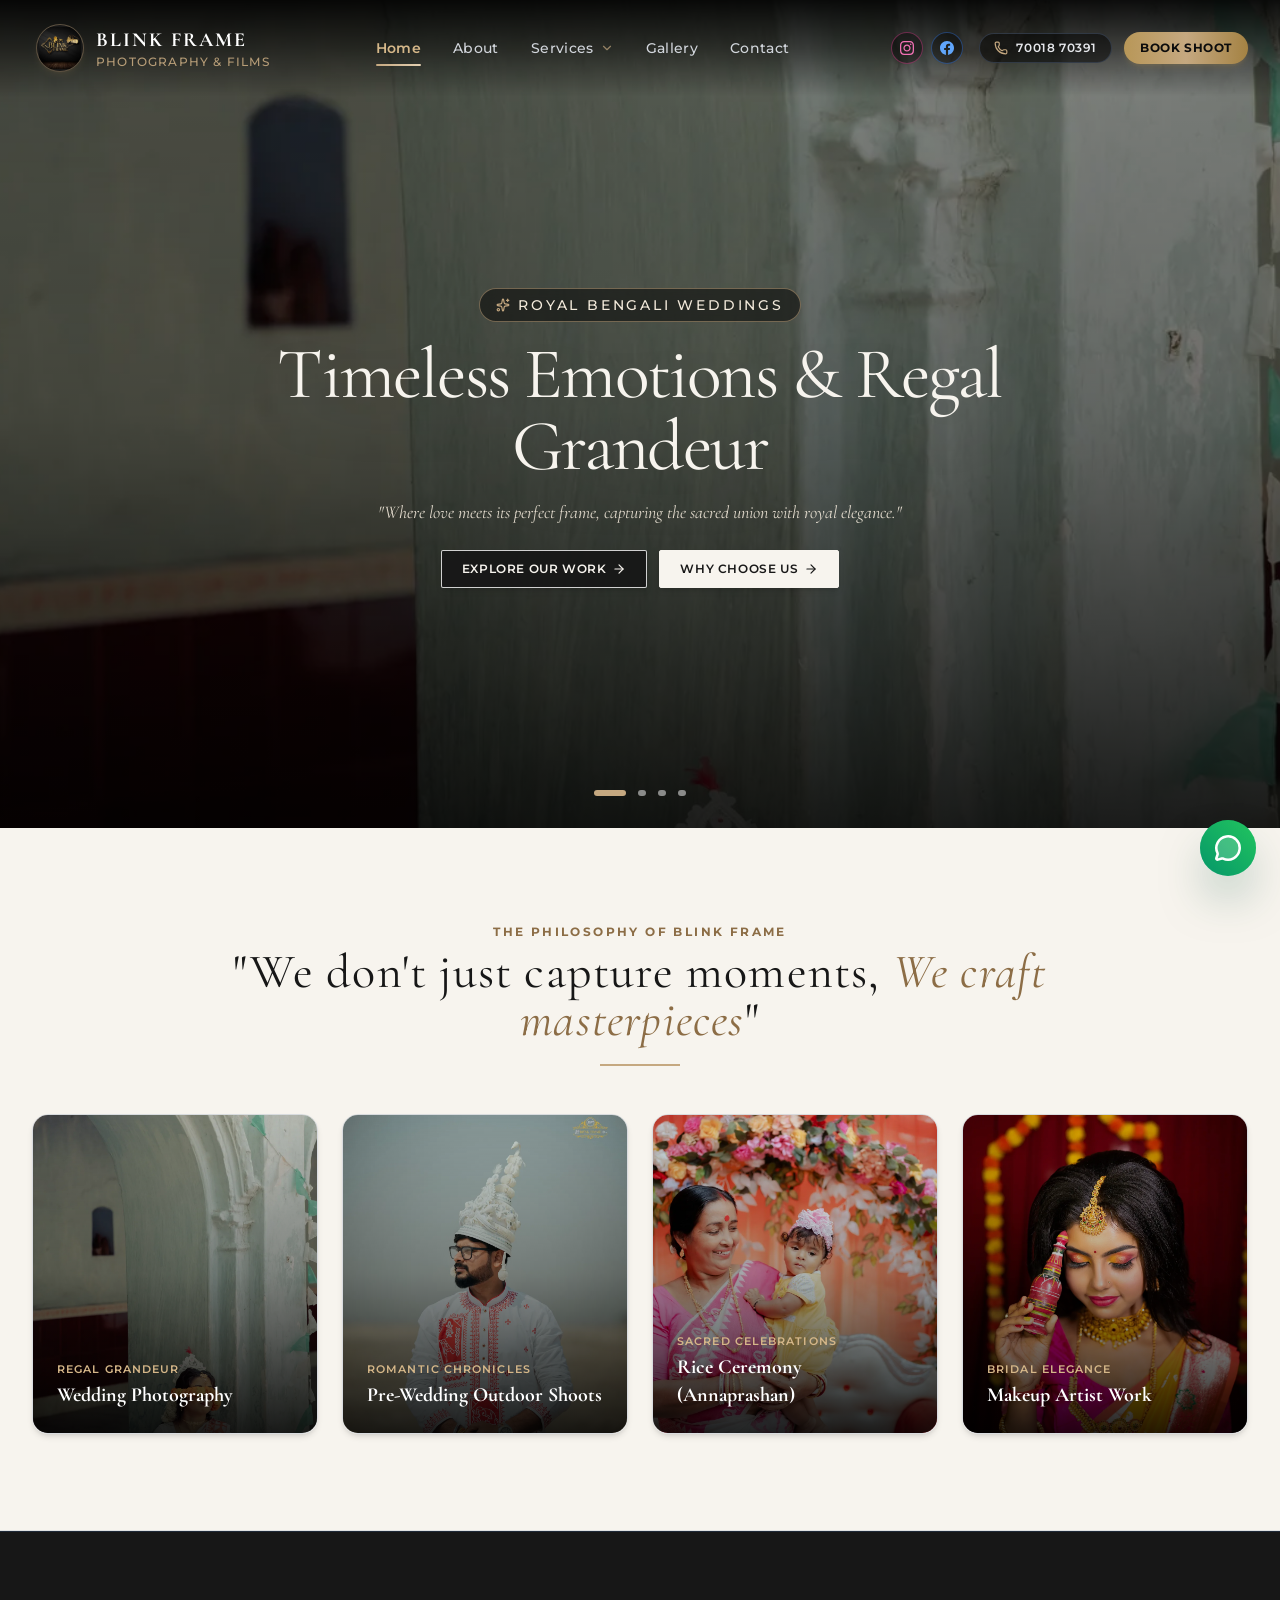
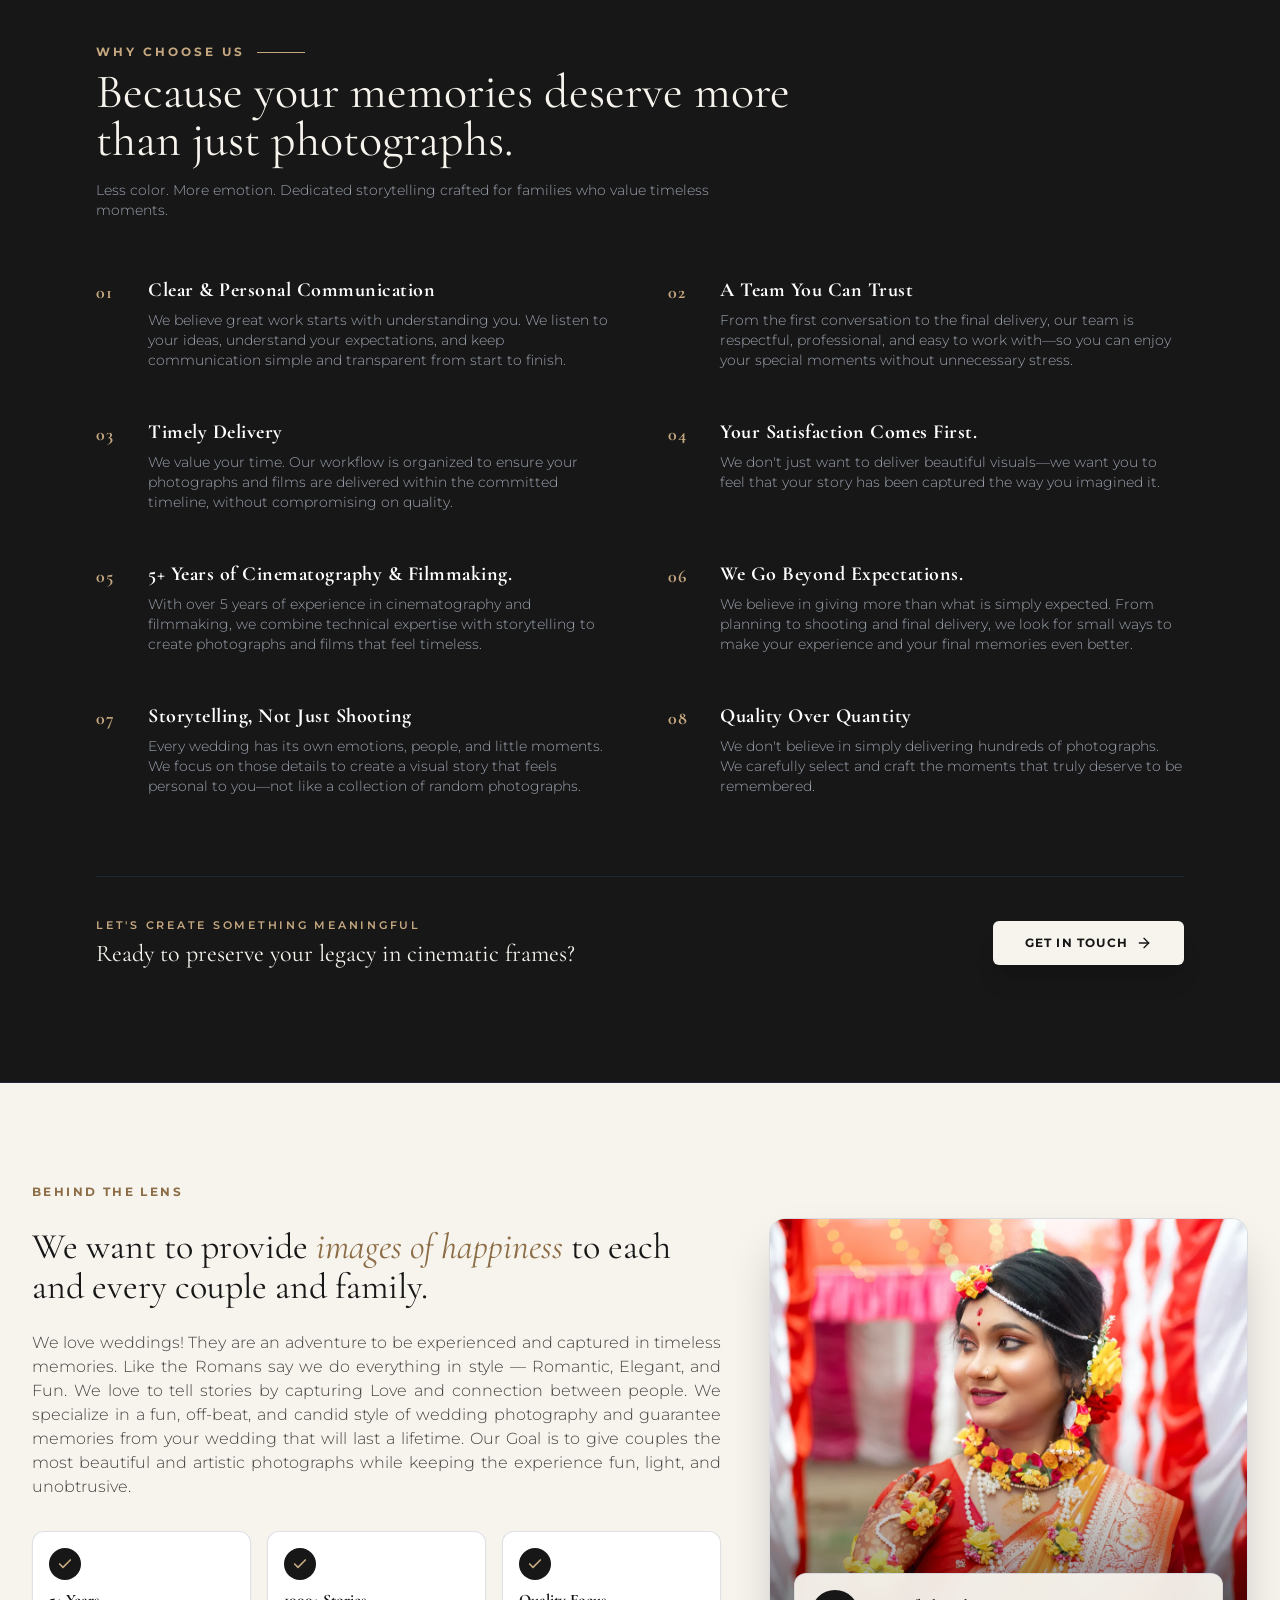
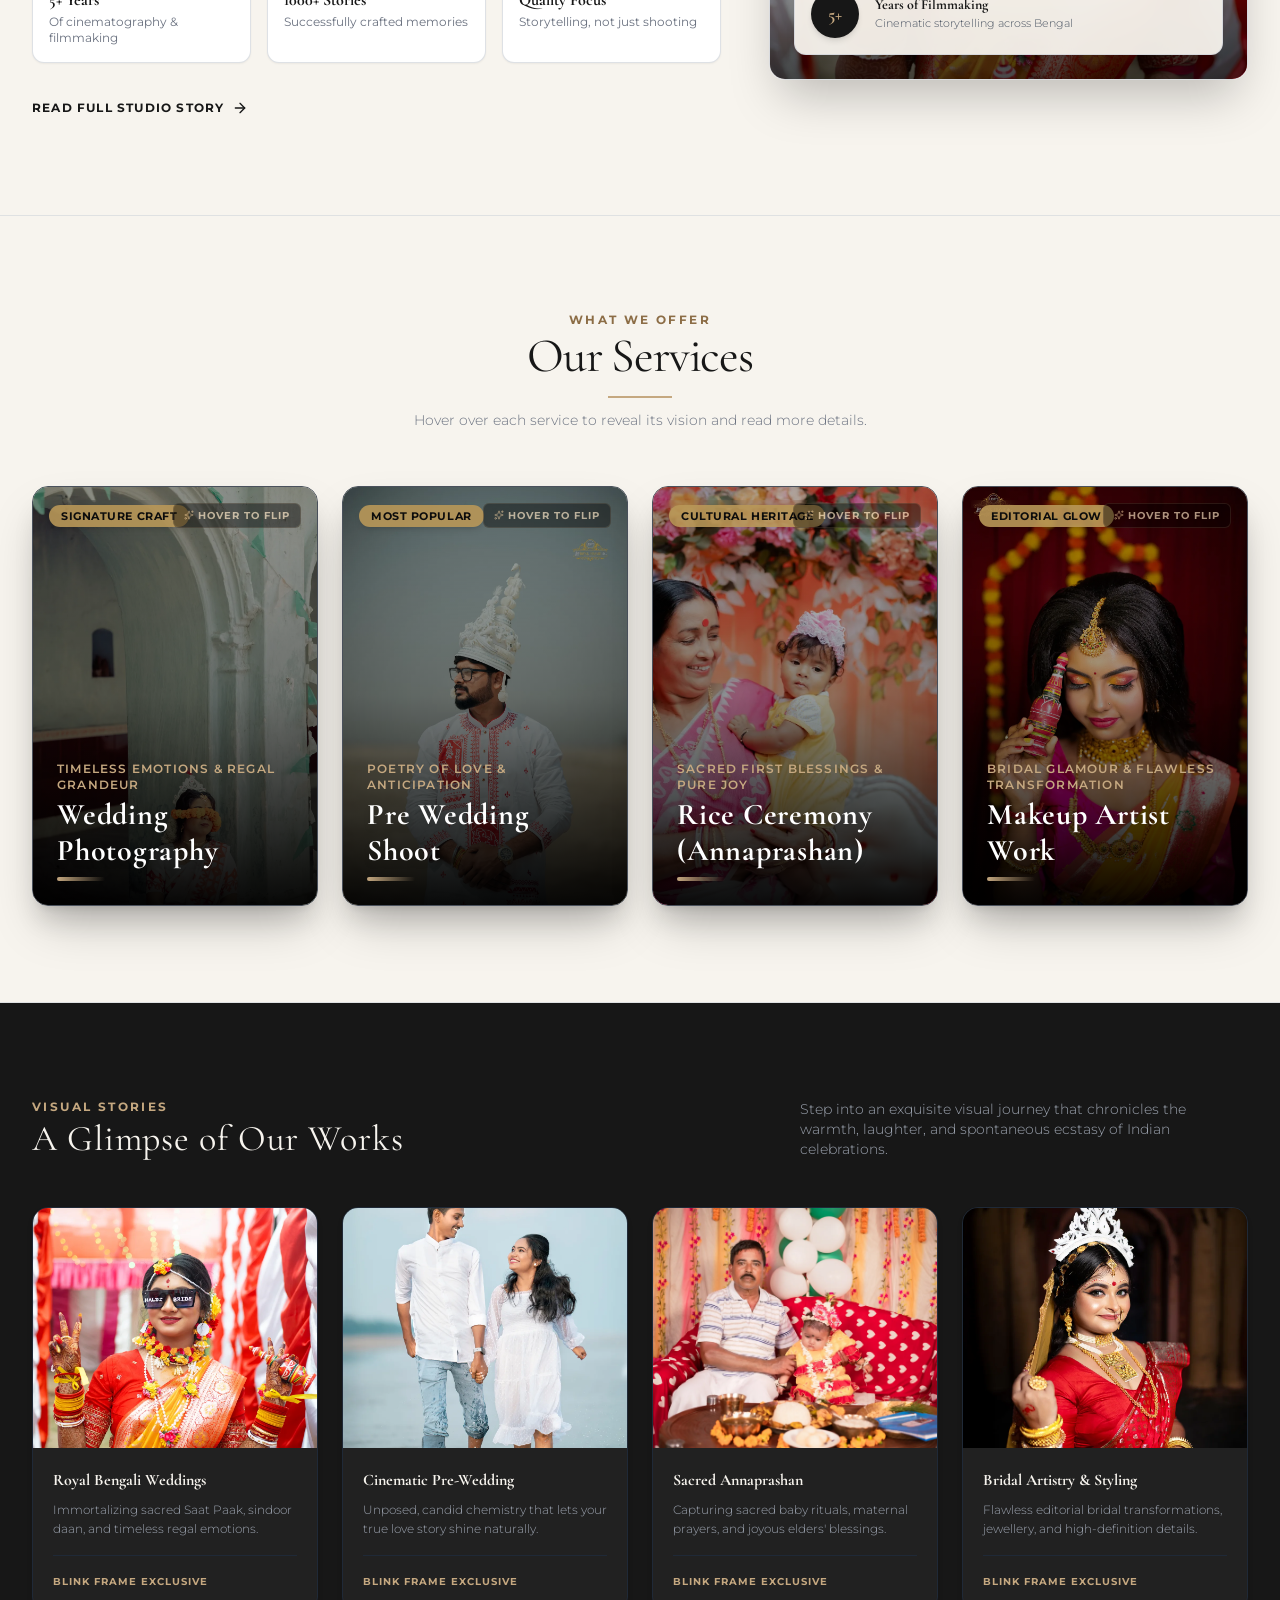
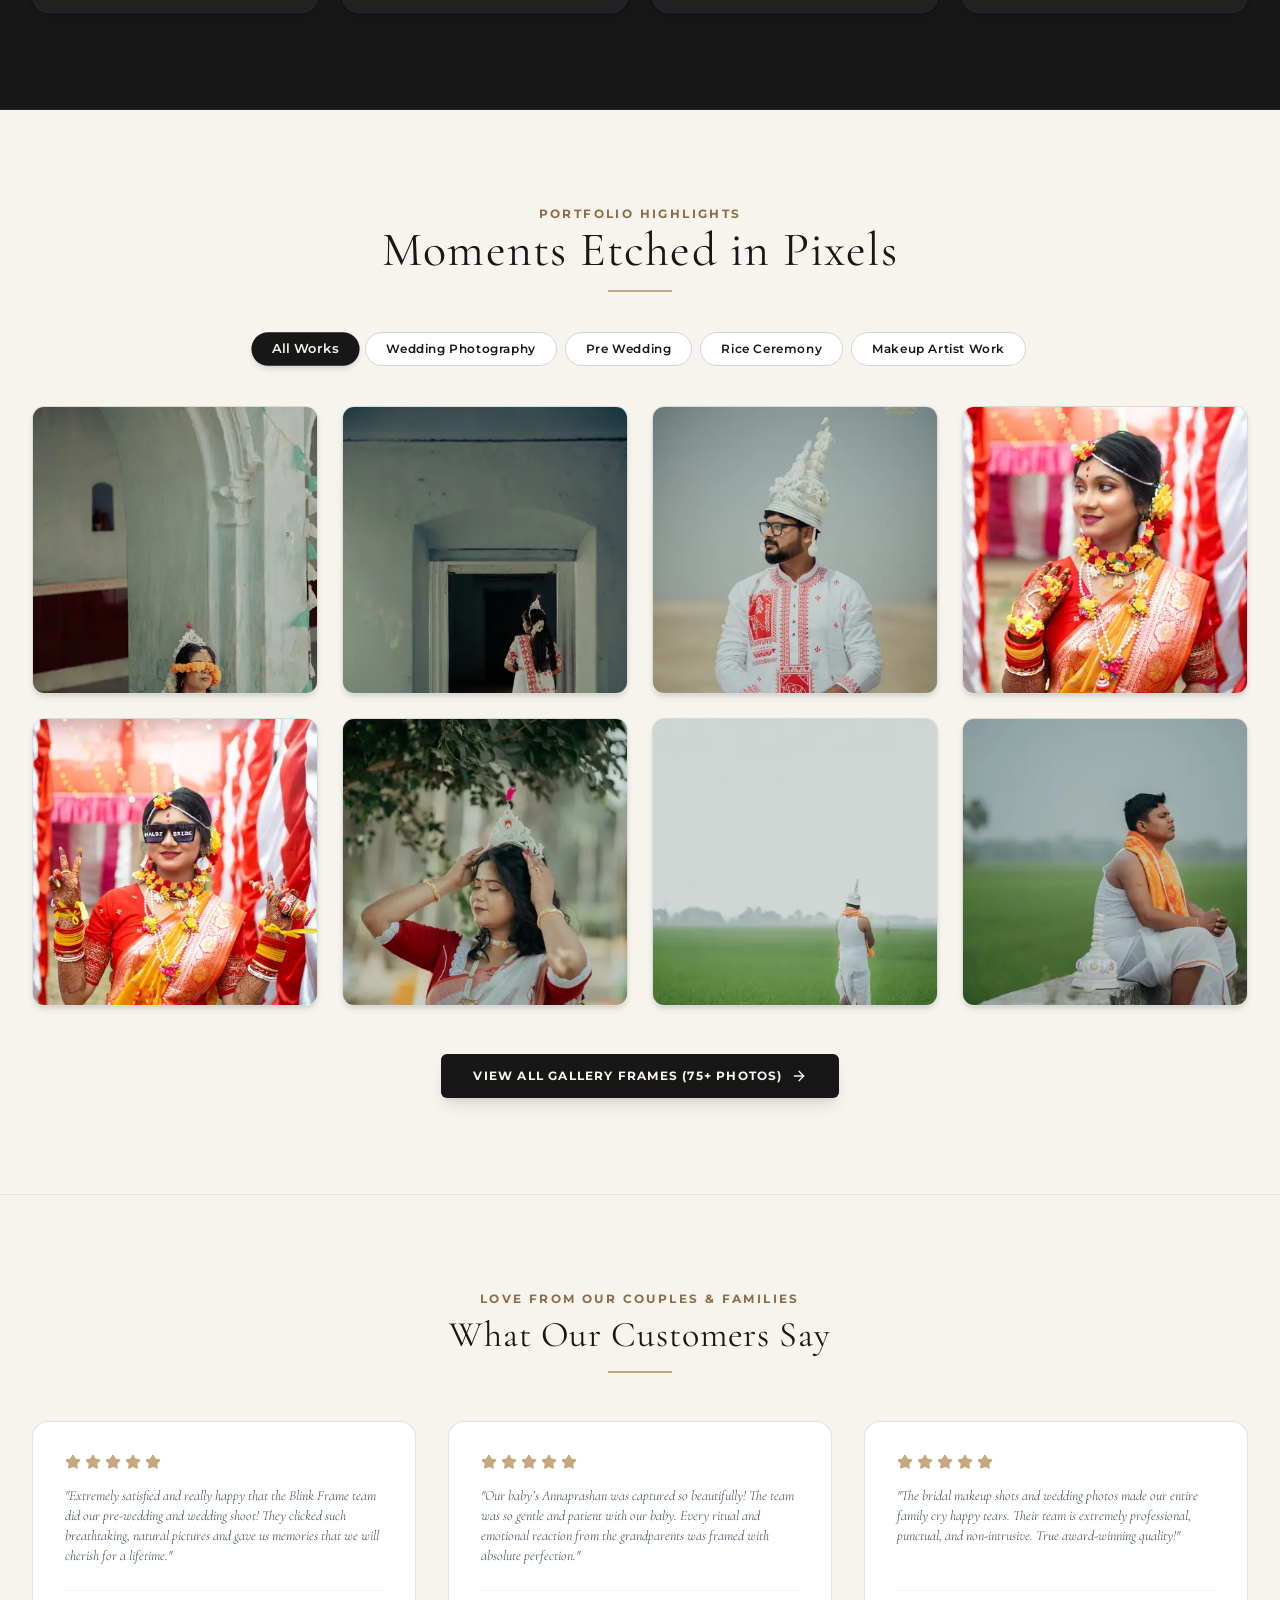
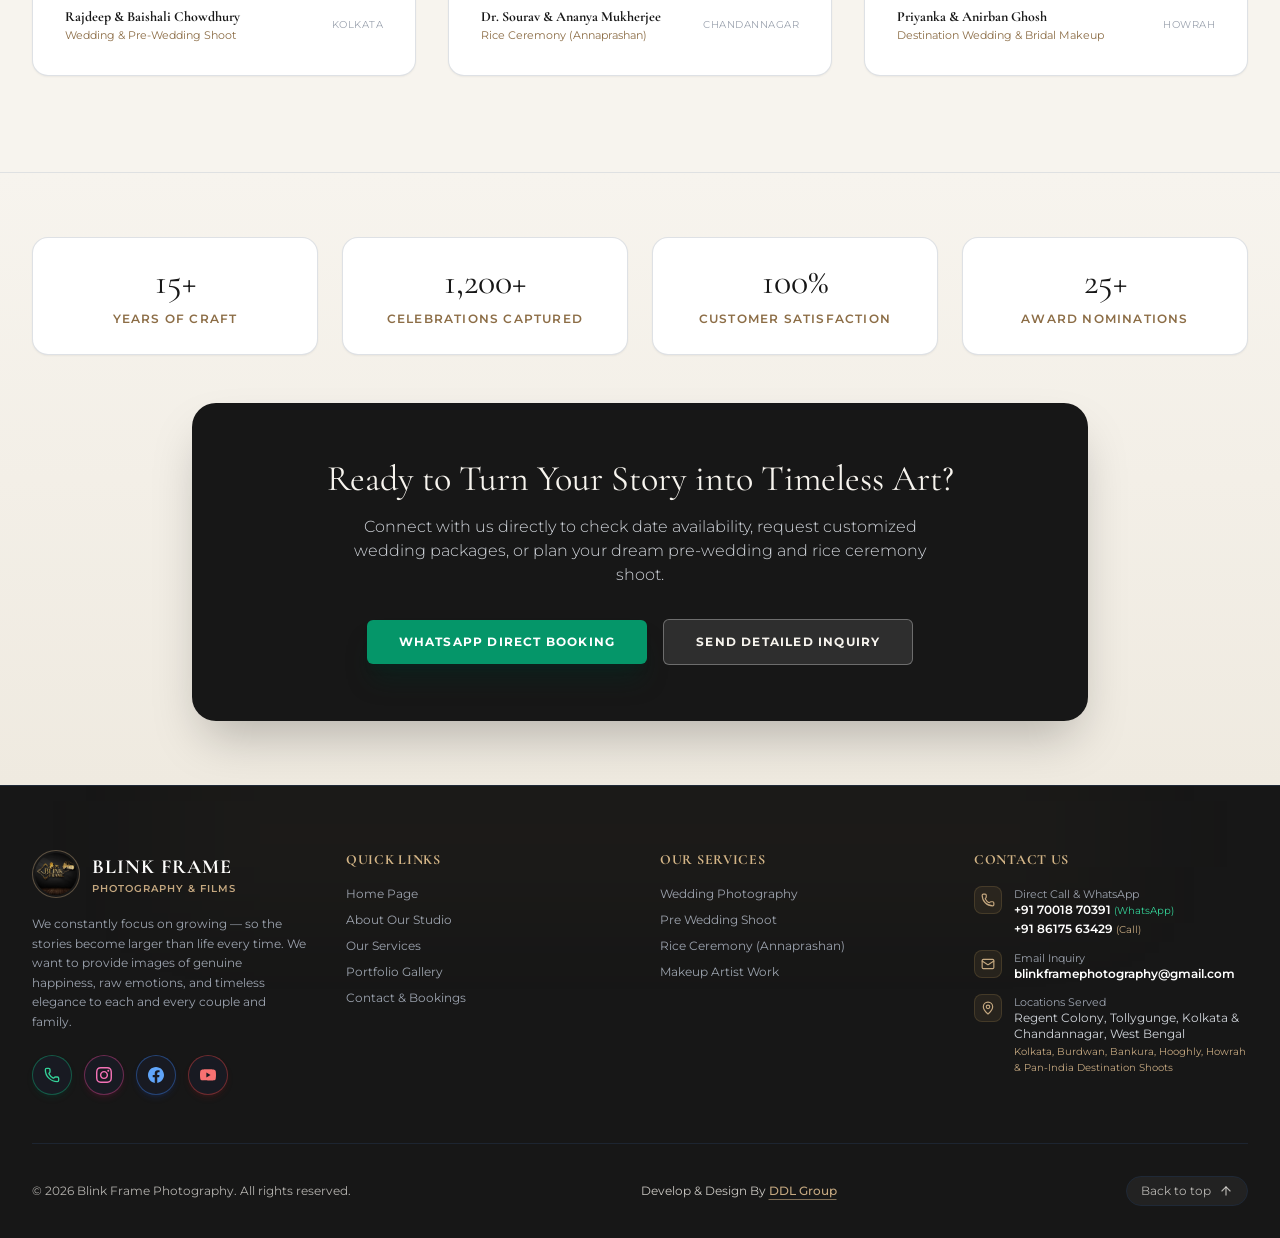
==== commit 62f9a63f: "Deploy Blink Frame Photography website with 4 categories (Wedding, Pre-Wedding, Rice Ceremony, Makeu" ====
--- a/index.html
+++ b/index.html
@@ -137,8 +137,8 @@
     ]
   }
   </script>
-  <script type="module" crossorigin src="/assets/main-DAMgD7D1.js"></script>
-  <link rel="stylesheet" crossorigin href="/assets/main-DjYv4Bmp.css">
+  <script type="module" crossorigin src="/assets/main-JK4Q4Eu5.js"></script>
+  <link rel="stylesheet" crossorigin href="/assets/main-CeVN5qnJ.css">
 </head>
 <body class="bg-[#F7F4EE] text-[#171717] font-sans antialiased selection:bg-[#C5A880] selection:text-[#171717] overflow-x-hidden">
   <div id="root"></div>
--- a/assets/main-CeVN5qnJ.css
+++ b/assets/main-CeVN5qnJ.css
@@ -0,0 +1 @@
+*,:before,:after{--tw-border-spacing-x: 0;--tw-border-spacing-y: 0;--tw-translate-x: 0;--tw-translate-y: 0;--tw-rotate: 0;--tw-skew-x: 0;--tw-skew-y: 0;--tw-scale-x: 1;--tw-scale-y: 1;--tw-pan-x: ;--tw-pan-y: ;--tw-pinch-zoom: ;--tw-scroll-snap-strictness: proximity;--tw-gradient-from-position: ;--tw-gradient-via-position: ;--tw-gradient-to-position: ;--tw-ordinal: ;--tw-slashed-zero: ;--tw-numeric-figure: ;--tw-numeric-spacing: ;--tw-numeric-fraction: ;--tw-ring-inset: ;--tw-ring-offset-width: 0px;--tw-ring-offset-color: #fff;--tw-ring-color: rgb(59 130 246 / .5);--tw-ring-offset-shadow: 0 0 #0000;--tw-ring-shadow: 0 0 #0000;--tw-shadow: 0 0 #0000;--tw-shadow-colored: 0 0 #0000;--tw-blur: ;--tw-brightness: ;--tw-contrast: ;--tw-grayscale: ;--tw-hue-rotate: ;--tw-invert: ;--tw-saturate: ;--tw-sepia: ;--tw-drop-shadow: ;--tw-backdrop-blur: ;--tw-backdrop-brightness: ;--tw-backdrop-contrast: ;--tw-backdrop-grayscale: ;--tw-backdrop-hue-rotate: ;--tw-backdrop-invert: ;--tw-backdrop-opacity: ;--tw-backdrop-saturate: ;--tw-backdrop-sepia: ;--tw-contain-size: ;--tw-contain-layout: ;--tw-contain-paint: ;--tw-contain-style: }::backdrop{--tw-border-spacing-x: 0;--tw-border-spacing-y: 0;--tw-translate-x: 0;--tw-translate-y: 0;--tw-rotate: 0;--tw-skew-x: 0;--tw-skew-y: 0;--tw-scale-x: 1;--tw-scale-y: 1;--tw-pan-x: ;--tw-pan-y: ;--tw-pinch-zoom: ;--tw-scroll-snap-strictness: proximity;--tw-gradient-from-position: ;--tw-gradient-via-position: ;--tw-gradient-to-position: ;--tw-ordinal: ;--tw-slashed-zero: ;--tw-numeric-figure: ;--tw-numeric-spacing: ;--tw-numeric-fraction: ;--tw-ring-inset: ;--tw-ring-offset-width: 0px;--tw-ring-offset-color: #fff;--tw-ring-color: rgb(59 130 246 / .5);--tw-ring-offset-shadow: 0 0 #0000;--tw-ring-shadow: 0 0 #0000;--tw-shadow: 0 0 #0000;--tw-shadow-colored: 0 0 #0000;--tw-blur: ;--tw-brightness: ;--tw-contrast: ;--tw-grayscale: ;--tw-hue-rotate: ;--tw-invert: ;--tw-saturate: ;--tw-sepia: ;--tw-drop-shadow: ;--tw-backdrop-blur: ;--tw-backdrop-brightness: ;--tw-backdrop-contrast: ;--tw-backdrop-grayscale: ;--tw-backdrop-hue-rotate: ;--tw-backdrop-invert: ;--tw-backdrop-opacity: ;--tw-backdrop-saturate: ;--tw-backdrop-sepia: ;--tw-contain-size: ;--tw-contain-layout: ;--tw-contain-paint: ;--tw-contain-style: }*,:before,:after{box-sizing:border-box;border-width:0;border-style:solid;border-color:#e5e7eb}:before,:after{--tw-content: ""}html,:host{line-height:1.5;-webkit-text-size-adjust:100%;-moz-tab-size:4;-o-tab-size:4;tab-size:4;font-family:Montserrat,system-ui,sans-serif;font-feature-settings:normal;font-variation-settings:normal;-webkit-tap-highlight-color:transparent}body{margin:0;line-height:inherit}hr{height:0;color:inherit;border-top-width:1px}abbr:where([title]){-webkit-text-decoration:underline dotted;text-decoration:underline dotted}h1,h2,h3,h4,h5,h6{font-size:inherit;font-weight:inherit}a{color:inherit;text-decoration:inherit}b,strong{font-weight:bolder}code,kbd,samp,pre{font-family:ui-monospace,SFMono-Regular,Menlo,Monaco,Consolas,Liberation Mono,Courier New,monospace;font-feature-settings:normal;font-variation-settings:normal;font-size:1em}small{font-size:80%}sub,sup{font-size:75%;line-height:0;position:relative;vertical-align:baseline}sub{bottom:-.25em}sup{top:-.5em}table{text-indent:0;border-color:inherit;border-collapse:collapse}button,input,optgroup,select,textarea{font-family:inherit;font-feature-settings:inherit;font-variation-settings:inherit;font-size:100%;font-weight:inherit;line-height:inherit;letter-spacing:inherit;color:inherit;margin:0;padding:0}button,select{text-transform:none}button,input:where([type=button]),input:where([type=reset]),input:where([type=submit]){-webkit-appearance:button;background-color:transparent;background-image:none}:-moz-focusring{outline:auto}:-moz-ui-invalid{box-shadow:none}progress{vertical-align:baseline}::-webkit-inner-spin-button,::-webkit-outer-spin-button{height:auto}[type=search]{-webkit-appearance:textfield;outline-offset:-2px}::-webkit-search-decoration{-webkit-appearance:none}::-webkit-file-upload-button{-webkit-appearance:button;font:inherit}summary{display:list-item}blockquote,dl,dd,h1,h2,h3,h4,h5,h6,hr,figure,p,pre{margin:0}fieldset{margin:0;padding:0}legend{padding:0}ol,ul,menu{list-style:none;margin:0;padding:0}dialog{padding:0}textarea{resize:vertical}input::-moz-placeholder,textarea::-moz-placeholder{opacity:1;color:#9ca3af}input::placeholder,textarea::placeholder{opacity:1;color:#9ca3af}button,[role=button]{cursor:pointer}:disabled{cursor:default}img,svg,video,canvas,audio,iframe,embed,object{display:block;vertical-align:middle}img,video{max-width:100%;height:auto}[hidden]:where(:not([hidden=until-found])){display:none}.pointer-events-none{pointer-events:none}.pointer-events-auto{pointer-events:auto}.fixed{position:fixed}.absolute{position:absolute}.relative{position:relative}.sticky{position:sticky}.inset-0{top:0;right:0;bottom:0;left:0}.inset-x-0{left:0;right:0}.inset-x-4{left:1rem;right:1rem}.-bottom-6{bottom:-1.5rem}.-left-\[9999px\]{left:-9999px}.bottom-0{bottom:0}.bottom-4{bottom:1rem}.bottom-6{bottom:1.5rem}.bottom-8{bottom:2rem}.left-0{left:0}.left-1\/2{left:50%}.left-2{left:.5rem}.left-4{left:1rem}.left-6{left:1.5rem}.right-0{right:0}.right-2{right:.5rem}.right-4{right:1rem}.right-6{right:1.5rem}.top-0{top:0}.top-4{top:1rem}.top-full{top:100%}.-z-10{z-index:-10}.-z-50{z-index:-50}.z-0{z-index:0}.z-10{z-index:10}.z-20{z-index:20}.z-40{z-index:40}.z-50{z-index:50}.mx-auto{margin-left:auto;margin-right:auto}.my-auto{margin-top:auto;margin-bottom:auto}.mb-1{margin-bottom:.25rem}.mb-1\.5{margin-bottom:.375rem}.mb-10{margin-bottom:2.5rem}.mb-12{margin-bottom:3rem}.mb-14{margin-bottom:3.5rem}.mb-2{margin-bottom:.5rem}.mb-3{margin-bottom:.75rem}.mb-4{margin-bottom:1rem}.mb-5{margin-bottom:1.25rem}.mb-6{margin-bottom:1.5rem}.mb-8{margin-bottom:2rem}.ml-1{margin-left:.25rem}.mr-1{margin-right:.25rem}.mr-3{margin-right:.75rem}.mt-0\.5{margin-top:.125rem}.mt-1{margin-top:.25rem}.mt-12{margin-top:3rem}.mt-16{margin-top:4rem}.mt-2{margin-top:.5rem}.mt-3{margin-top:.75rem}.mt-4{margin-top:1rem}.mt-5{margin-top:1.25rem}.mt-8{margin-top:2rem}.line-clamp-2{overflow:hidden;display:-webkit-box;-webkit-box-orient:vertical;-webkit-line-clamp:2}.block{display:block}.inline-block{display:inline-block}.flex{display:flex}.inline-flex{display:inline-flex}.grid{display:grid}.hidden{display:none}.h-0\.5{height:.125rem}.h-1{height:.25rem}.h-1\.5{height:.375rem}.h-10{height:2.5rem}.h-11{height:2.75rem}.h-12{height:3rem}.h-2{height:.5rem}.h-2\.5{height:.625rem}.h-24{height:6rem}.h-3{height:.75rem}.h-3\.5{height:.875rem}.h-4{height:1rem}.h-5{height:1.25rem}.h-6{height:1.5rem}.h-60{height:15rem}.h-64{height:16rem}.h-7{height:1.75rem}.h-72{height:18rem}.h-8{height:2rem}.h-9{height:2.25rem}.h-\[420px\]{height:420px}.h-\[460px\]{height:460px}.h-\[92vh\]{height:92vh}.h-auto{height:auto}.h-full{height:100%}.h-px{height:1px}.max-h-\[80vh\]{max-height:80vh}.max-h-\[82vh\]{max-height:82vh}.max-h-\[920px\]{max-height:920px}.min-h-\[600px\]{min-height:600px}.min-h-full{min-height:100%}.min-h-screen{min-height:100vh}.w-1\.5{width:.375rem}.w-10{width:2.5rem}.w-11{width:2.75rem}.w-12{width:3rem}.w-16{width:4rem}.w-2{width:.5rem}.w-2\.5{width:.625rem}.w-20{width:5rem}.w-3{width:.75rem}.w-3\.5{width:.875rem}.w-3\/4{width:75%}.w-4{width:1rem}.w-5{width:1.25rem}.w-6{width:1.5rem}.w-7{width:1.75rem}.w-72{width:18rem}.w-8{width:2rem}.w-9{width:2.25rem}.w-auto{width:auto}.w-full{width:100%}.max-w-2xl{max-width:42rem}.max-w-3xl{max-width:48rem}.max-w-4xl{max-width:56rem}.max-w-5xl{max-width:64rem}.max-w-6xl{max-width:72rem}.max-w-7xl{max-width:80rem}.max-w-\[200px\]{max-width:200px}.max-w-full{max-width:100%}.max-w-md{max-width:28rem}.max-w-xl{max-width:36rem}.flex-1{flex:1 1 0%}.flex-shrink-0{flex-shrink:0}.flex-grow{flex-grow:1}.-translate-x-1\/2{--tw-translate-x: -50%;transform:translate(var(--tw-translate-x),var(--tw-translate-y)) rotate(var(--tw-rotate)) skew(var(--tw-skew-x)) skewY(var(--tw-skew-y)) scaleX(var(--tw-scale-x)) scaleY(var(--tw-scale-y))}.rotate-180{--tw-rotate: 180deg;transform:translate(var(--tw-translate-x),var(--tw-translate-y)) rotate(var(--tw-rotate)) skew(var(--tw-skew-x)) skewY(var(--tw-skew-y)) scaleX(var(--tw-scale-x)) scaleY(var(--tw-scale-y))}.scale-100{--tw-scale-x: 1;--tw-scale-y: 1;transform:translate(var(--tw-translate-x),var(--tw-translate-y)) rotate(var(--tw-rotate)) skew(var(--tw-skew-x)) skewY(var(--tw-skew-y)) scaleX(var(--tw-scale-x)) scaleY(var(--tw-scale-y))}.scale-105{--tw-scale-x: 1.05;--tw-scale-y: 1.05;transform:translate(var(--tw-translate-x),var(--tw-translate-y)) rotate(var(--tw-rotate)) skew(var(--tw-skew-x)) skewY(var(--tw-skew-y)) scaleX(var(--tw-scale-x)) scaleY(var(--tw-scale-y))}.scale-\[1\.01\]{--tw-scale-x: 1.01;--tw-scale-y: 1.01;transform:translate(var(--tw-translate-x),var(--tw-translate-y)) rotate(var(--tw-rotate)) skew(var(--tw-skew-x)) skewY(var(--tw-skew-y)) scaleX(var(--tw-scale-x)) scaleY(var(--tw-scale-y))}.transform{transform:translate(var(--tw-translate-x),var(--tw-translate-y)) rotate(var(--tw-rotate)) skew(var(--tw-skew-x)) skewY(var(--tw-skew-y)) scaleX(var(--tw-scale-x)) scaleY(var(--tw-scale-y))}@keyframes ping{75%,to{transform:scale(2);opacity:0}}.animate-ping{animation:ping 1s cubic-bezier(0,0,.2,1) infinite}@keyframes pulse{50%{opacity:.5}}.animate-pulse{animation:pulse 2s cubic-bezier(.4,0,.6,1) infinite}.cursor-pointer{cursor:pointer}.select-none{-webkit-user-select:none;-moz-user-select:none;user-select:none}.grid-cols-1{grid-template-columns:repeat(1,minmax(0,1fr))}.grid-cols-2{grid-template-columns:repeat(2,minmax(0,1fr))}.flex-row{flex-direction:row}.flex-col{flex-direction:column}.flex-wrap{flex-wrap:wrap}.items-start{align-items:flex-start}.items-center{align-items:center}.justify-start{justify-content:flex-start}.justify-end{justify-content:flex-end}.justify-center{justify-content:center}.justify-between{justify-content:space-between}.gap-0\.5{gap:.125rem}.gap-1{gap:.25rem}.gap-1\.5{gap:.375rem}.gap-10{gap:2.5rem}.gap-12{gap:3rem}.gap-2{gap:.5rem}.gap-2\.5{gap:.625rem}.gap-3{gap:.75rem}.gap-4{gap:1rem}.gap-6{gap:1.5rem}.gap-8{gap:2rem}.gap-x-14{-moz-column-gap:3.5rem;column-gap:3.5rem}.gap-y-10{row-gap:2.5rem}.space-x-2>:not([hidden])~:not([hidden]){--tw-space-x-reverse: 0;margin-right:calc(.5rem * var(--tw-space-x-reverse));margin-left:calc(.5rem * calc(1 - var(--tw-space-x-reverse)))}.space-x-3>:not([hidden])~:not([hidden]){--tw-space-x-reverse: 0;margin-right:calc(.75rem * var(--tw-space-x-reverse));margin-left:calc(.75rem * calc(1 - var(--tw-space-x-reverse)))}.space-x-8>:not([hidden])~:not([hidden]){--tw-space-x-reverse: 0;margin-right:calc(2rem * var(--tw-space-x-reverse));margin-left:calc(2rem * calc(1 - var(--tw-space-x-reverse)))}.space-y-1\.5>:not([hidden])~:not([hidden]){--tw-space-y-reverse: 0;margin-top:calc(.375rem * calc(1 - var(--tw-space-y-reverse)));margin-bottom:calc(.375rem * var(--tw-space-y-reverse))}.space-y-16>:not([hidden])~:not([hidden]){--tw-space-y-reverse: 0;margin-top:calc(4rem * calc(1 - var(--tw-space-y-reverse)));margin-bottom:calc(4rem * var(--tw-space-y-reverse))}.space-y-2>:not([hidden])~:not([hidden]){--tw-space-y-reverse: 0;margin-top:calc(.5rem * calc(1 - var(--tw-space-y-reverse)));margin-bottom:calc(.5rem * var(--tw-space-y-reverse))}.space-y-2\.5>:not([hidden])~:not([hidden]){--tw-space-y-reverse: 0;margin-top:calc(.625rem * calc(1 - var(--tw-space-y-reverse)));margin-bottom:calc(.625rem * var(--tw-space-y-reverse))}.space-y-3>:not([hidden])~:not([hidden]){--tw-space-y-reverse: 0;margin-top:calc(.75rem * calc(1 - var(--tw-space-y-reverse)));margin-bottom:calc(.75rem * var(--tw-space-y-reverse))}.space-y-4>:not([hidden])~:not([hidden]){--tw-space-y-reverse: 0;margin-top:calc(1rem * calc(1 - var(--tw-space-y-reverse)));margin-bottom:calc(1rem * var(--tw-space-y-reverse))}.space-y-5>:not([hidden])~:not([hidden]){--tw-space-y-reverse: 0;margin-top:calc(1.25rem * calc(1 - var(--tw-space-y-reverse)));margin-bottom:calc(1.25rem * var(--tw-space-y-reverse))}.space-y-6>:not([hidden])~:not([hidden]){--tw-space-y-reverse: 0;margin-top:calc(1.5rem * calc(1 - var(--tw-space-y-reverse)));margin-bottom:calc(1.5rem * var(--tw-space-y-reverse))}.divide-y>:not([hidden])~:not([hidden]){--tw-divide-y-reverse: 0;border-top-width:calc(1px * calc(1 - var(--tw-divide-y-reverse)));border-bottom-width:calc(1px * var(--tw-divide-y-reverse))}.divide-gray-800>:not([hidden])~:not([hidden]){--tw-divide-opacity: 1;border-color:rgb(31 41 55 / var(--tw-divide-opacity, 1))}.overflow-hidden{overflow:hidden}.overflow-y-auto{overflow-y:auto}.overflow-x-hidden{overflow-x:hidden}.overscroll-contain{overscroll-behavior:contain}.scroll-smooth{scroll-behavior:smooth}.truncate{overflow:hidden;text-overflow:ellipsis;white-space:nowrap}.whitespace-nowrap{white-space:nowrap}.break-all{word-break:break-all}.rounded-2xl{border-radius:1rem}.rounded-3xl{border-radius:1.5rem}.rounded-full{border-radius:9999px}.rounded-lg{border-radius:.5rem}.rounded-md{border-radius:.375rem}.rounded-none{border-radius:0}.rounded-sm{border-radius:.125rem}.rounded-xl{border-radius:.75rem}.border{border-width:1px}.border-2{border-width:2px}.border-y{border-top-width:1px;border-bottom-width:1px}.border-b{border-bottom-width:1px}.border-t{border-top-width:1px}.border-t-2{border-top-width:2px}.border-\[\#171717\]\/15{border-color:#17171726}.border-\[\#2a2a2a\]{--tw-border-opacity: 1;border-color:rgb(42 42 42 / var(--tw-border-opacity, 1))}.border-\[\#C5A880\]{--tw-border-opacity: 1;border-color:rgb(197 168 128 / var(--tw-border-opacity, 1))}.border-\[\#C5A880\]\/50{border-color:#c5a88080}.border-\[\#C5A880\]\/60{border-color:#c5a88099}.border-\[\#F7F4EE\]{--tw-border-opacity: 1;border-color:rgb(247 244 238 / var(--tw-border-opacity, 1))}.border-blue-500\/40{border-color:#3b82f666}.border-emerald-300{--tw-border-opacity: 1;border-color:rgb(110 231 183 / var(--tw-border-opacity, 1))}.border-emerald-500\/40{border-color:#10b98166}.border-gold-400\/20{border-color:#c5a88033}.border-gold-400\/30{border-color:#c5a8804d}.border-gold-400\/40{border-color:#c5a88066}.border-gold-400\/60{border-color:#c5a88099}.border-gold-400\/80{border-color:#c5a880cc}.border-gold-500\/20{border-color:#b8975833}.border-gray-100{--tw-border-opacity: 1;border-color:rgb(243 244 246 / var(--tw-border-opacity, 1))}.border-gray-200{--tw-border-opacity: 1;border-color:rgb(229 231 235 / var(--tw-border-opacity, 1))}.border-gray-200\/70{border-color:#e5e7ebb3}.border-gray-300{--tw-border-opacity: 1;border-color:rgb(209 213 219 / var(--tw-border-opacity, 1))}.border-gray-300\/60{border-color:#d1d5db99}.border-gray-300\/70{border-color:#d1d5dbb3}.border-gray-300\/80{border-color:#d1d5dbcc}.border-gray-700{--tw-border-opacity: 1;border-color:rgb(55 65 81 / var(--tw-border-opacity, 1))}.border-gray-700\/80{border-color:#374151cc}.border-gray-800{--tw-border-opacity: 1;border-color:rgb(31 41 55 / var(--tw-border-opacity, 1))}.border-gray-800\/80{border-color:#1f2937cc}.border-gray-800\/90{border-color:#1f2937e6}.border-pink-500\/40{border-color:#ec489966}.border-red-500\/40{border-color:#ef444466}.border-rose-300{--tw-border-opacity: 1;border-color:rgb(253 164 175 / var(--tw-border-opacity, 1))}.border-white{--tw-border-opacity: 1;border-color:rgb(255 255 255 / var(--tw-border-opacity, 1))}.border-white\/20{border-color:#fff3}.border-white\/30{border-color:#ffffff4d}.border-white\/80{border-color:#fffc}.bg-\[\#07080d\]\/95{background-color:#07080df2}.bg-\[\#0e1017\]{--tw-bg-opacity: 1;background-color:rgb(14 16 23 / var(--tw-bg-opacity, 1))}.bg-\[\#11131c\]{--tw-bg-opacity: 1;background-color:rgb(17 19 28 / var(--tw-bg-opacity, 1))}.bg-\[\#141620\]{--tw-bg-opacity: 1;background-color:rgb(20 22 32 / var(--tw-bg-opacity, 1))}.bg-\[\#161822\]{--tw-bg-opacity: 1;background-color:rgb(22 24 34 / var(--tw-bg-opacity, 1))}.bg-\[\#171717\]{--tw-bg-opacity: 1;background-color:rgb(23 23 23 / var(--tw-bg-opacity, 1))}.bg-\[\#171717\]\/90{background-color:#171717e6}.bg-\[\#171717\]\/95{background-color:#171717f2}.bg-\[\#18181b\]{--tw-bg-opacity: 1;background-color:rgb(24 24 27 / var(--tw-bg-opacity, 1))}.bg-\[\#181a22\]{--tw-bg-opacity: 1;background-color:rgb(24 26 34 / var(--tw-bg-opacity, 1))}.bg-\[\#181a26\]{--tw-bg-opacity: 1;background-color:rgb(24 26 38 / var(--tw-bg-opacity, 1))}.bg-\[\#181b28\]{--tw-bg-opacity: 1;background-color:rgb(24 27 40 / var(--tw-bg-opacity, 1))}.bg-\[\#1877F2\]{--tw-bg-opacity: 1;background-color:rgb(24 119 242 / var(--tw-bg-opacity, 1))}.bg-\[\#212121\]{--tw-bg-opacity: 1;background-color:rgb(33 33 33 / var(--tw-bg-opacity, 1))}.bg-\[\#222222\]{--tw-bg-opacity: 1;background-color:rgb(34 34 34 / var(--tw-bg-opacity, 1))}.bg-\[\#C5A880\]{--tw-bg-opacity: 1;background-color:rgb(197 168 128 / var(--tw-bg-opacity, 1))}.bg-\[\#EFECE4\]{--tw-bg-opacity: 1;background-color:rgb(239 236 228 / var(--tw-bg-opacity, 1))}.bg-\[\#F7F4EE\]{--tw-bg-opacity: 1;background-color:rgb(247 244 238 / var(--tw-bg-opacity, 1))}.bg-\[\#F7F4EE\]\/95{background-color:#f7f4eef2}.bg-black{--tw-bg-opacity: 1;background-color:rgb(0 0 0 / var(--tw-bg-opacity, 1))}.bg-black\/10{background-color:#0000001a}.bg-black\/20{background-color:#0003}.bg-black\/40{background-color:#0006}.bg-black\/50{background-color:#00000080}.bg-black\/60{background-color:#0009}.bg-black\/95{background-color:#000000f2}.bg-emerald-400{--tw-bg-opacity: 1;background-color:rgb(52 211 153 / var(--tw-bg-opacity, 1))}.bg-emerald-50{--tw-bg-opacity: 1;background-color:rgb(236 253 245 / var(--tw-bg-opacity, 1))}.bg-emerald-500{--tw-bg-opacity: 1;background-color:rgb(16 185 129 / var(--tw-bg-opacity, 1))}.bg-emerald-600{--tw-bg-opacity: 1;background-color:rgb(5 150 105 / var(--tw-bg-opacity, 1))}.bg-gold-500\/10{background-color:#b897581a}.bg-gold-500\/5{background-color:#b897580d}.bg-gold-500\/90{background-color:#b89758e6}.bg-obsidian-850\/80{background-color:#1d1d1dcc}.bg-obsidian-900{--tw-bg-opacity: 1;background-color:rgb(23 23 23 / var(--tw-bg-opacity, 1))}.bg-obsidian-900\/80{background-color:#171717cc}.bg-obsidian-900\/90{background-color:#171717e6}.bg-obsidian-950\/80{background-color:#0c0c0ccc}.bg-obsidian-950\/95{background-color:#0c0c0cf2}.bg-rose-50{--tw-bg-opacity: 1;background-color:rgb(255 241 242 / var(--tw-bg-opacity, 1))}.bg-white{--tw-bg-opacity: 1;background-color:rgb(255 255 255 / var(--tw-bg-opacity, 1))}.bg-white\/10{background-color:#ffffff1a}.bg-white\/5{background-color:#ffffff0d}.bg-white\/50{background-color:#ffffff80}.bg-gradient-to-b{background-image:linear-gradient(to bottom,var(--tw-gradient-stops))}.bg-gradient-to-r{background-image:linear-gradient(to right,var(--tw-gradient-stops))}.bg-gradient-to-t{background-image:linear-gradient(to top,var(--tw-gradient-stops))}.bg-gradient-to-tr{background-image:linear-gradient(to top right,var(--tw-gradient-stops))}.from-\[\#833ab4\]{--tw-gradient-from: #833ab4 var(--tw-gradient-from-position);--tw-gradient-to: rgb(131 58 180 / 0) var(--tw-gradient-to-position);--tw-gradient-stops: var(--tw-gradient-from), var(--tw-gradient-to)}.from-\[\#E5C158\]{--tw-gradient-from: #E5C158 var(--tw-gradient-from-position);--tw-gradient-to: rgb(229 193 88 / 0) var(--tw-gradient-to-position);--tw-gradient-stops: var(--tw-gradient-from), var(--tw-gradient-to)}.from-\[\#F7F4EE\]{--tw-gradient-from: #F7F4EE var(--tw-gradient-from-position);--tw-gradient-to: rgb(247 244 238 / 0) var(--tw-gradient-to-position);--tw-gradient-stops: var(--tw-gradient-from), var(--tw-gradient-to)}.from-\[\#f9ce34\]{--tw-gradient-from: #f9ce34 var(--tw-gradient-from-position);--tw-gradient-to: rgb(249 206 52 / 0) var(--tw-gradient-to-position);--tw-gradient-stops: var(--tw-gradient-from), var(--tw-gradient-to)}.from-black\/70{--tw-gradient-from: rgb(0 0 0 / .7) var(--tw-gradient-from-position);--tw-gradient-to: rgb(0 0 0 / 0) var(--tw-gradient-to-position);--tw-gradient-stops: var(--tw-gradient-from), var(--tw-gradient-to)}.from-black\/75{--tw-gradient-from: rgb(0 0 0 / .75) var(--tw-gradient-from-position);--tw-gradient-to: rgb(0 0 0 / 0) var(--tw-gradient-to-position);--tw-gradient-stops: var(--tw-gradient-from), var(--tw-gradient-to)}.from-black\/85{--tw-gradient-from: rgb(0 0 0 / .85) var(--tw-gradient-from-position);--tw-gradient-to: rgb(0 0 0 / 0) var(--tw-gradient-to-position);--tw-gradient-stops: var(--tw-gradient-from), var(--tw-gradient-to)}.from-black\/90{--tw-gradient-from: rgb(0 0 0 / .9) var(--tw-gradient-from-position);--tw-gradient-to: rgb(0 0 0 / 0) var(--tw-gradient-to-position);--tw-gradient-stops: var(--tw-gradient-from), var(--tw-gradient-to)}.from-black\/95{--tw-gradient-from: rgb(0 0 0 / .95) var(--tw-gradient-from-position);--tw-gradient-to: rgb(0 0 0 / 0) var(--tw-gradient-to-position);--tw-gradient-stops: var(--tw-gradient-from), var(--tw-gradient-to)}.from-emerald-600{--tw-gradient-from: #059669 var(--tw-gradient-from-position);--tw-gradient-to: rgb(5 150 105 / 0) var(--tw-gradient-to-position);--tw-gradient-stops: var(--tw-gradient-from), var(--tw-gradient-to)}.from-gold-400{--tw-gradient-from: #C5A880 var(--tw-gradient-from-position);--tw-gradient-to: rgb(197 168 128 / 0) var(--tw-gradient-to-position);--tw-gradient-stops: var(--tw-gradient-from), var(--tw-gradient-to)}.from-gold-500{--tw-gradient-from: #B89758 var(--tw-gradient-from-position);--tw-gradient-to: rgb(184 151 88 / 0) var(--tw-gradient-to-position);--tw-gradient-stops: var(--tw-gradient-from), var(--tw-gradient-to)}.via-\[\#D4AF37\]{--tw-gradient-to: rgb(212 175 55 / 0) var(--tw-gradient-to-position);--tw-gradient-stops: var(--tw-gradient-from), #D4AF37 var(--tw-gradient-via-position), var(--tw-gradient-to)}.via-\[\#ee2a7b\]{--tw-gradient-to: rgb(238 42 123 / 0) var(--tw-gradient-to-position);--tw-gradient-stops: var(--tw-gradient-from), #ee2a7b var(--tw-gradient-via-position), var(--tw-gradient-to)}.via-\[\#fd1d1d\]{--tw-gradient-to: rgb(253 29 29 / 0) var(--tw-gradient-to-position);--tw-gradient-stops: var(--tw-gradient-from), #fd1d1d var(--tw-gradient-via-position), var(--tw-gradient-to)}.via-black\/25{--tw-gradient-to: rgb(0 0 0 / 0) var(--tw-gradient-to-position);--tw-gradient-stops: var(--tw-gradient-from), rgb(0 0 0 / .25) var(--tw-gradient-via-position), var(--tw-gradient-to)}.via-black\/30{--tw-gradient-to: rgb(0 0 0 / 0) var(--tw-gradient-to-position);--tw-gradient-stops: var(--tw-gradient-from), rgb(0 0 0 / .3) var(--tw-gradient-via-position), var(--tw-gradient-to)}.via-black\/40{--tw-gradient-to: rgb(0 0 0 / 0) var(--tw-gradient-to-position);--tw-gradient-stops: var(--tw-gradient-from), rgb(0 0 0 / .4) var(--tw-gradient-via-position), var(--tw-gradient-to)}.via-black\/45{--tw-gradient-to: rgb(0 0 0 / 0) var(--tw-gradient-to-position);--tw-gradient-stops: var(--tw-gradient-from), rgb(0 0 0 / .45) var(--tw-gradient-via-position), var(--tw-gradient-to)}.via-black\/50{--tw-gradient-to: rgb(0 0 0 / 0) var(--tw-gradient-to-position);--tw-gradient-stops: var(--tw-gradient-from), rgb(0 0 0 / .5) var(--tw-gradient-via-position), var(--tw-gradient-to)}.via-gold-400{--tw-gradient-to: rgb(197 168 128 / 0) var(--tw-gradient-to-position);--tw-gradient-stops: var(--tw-gradient-from), #C5A880 var(--tw-gradient-via-position), var(--tw-gradient-to)}.via-transparent{--tw-gradient-to: rgb(0 0 0 / 0) var(--tw-gradient-to-position);--tw-gradient-stops: var(--tw-gradient-from), transparent var(--tw-gradient-via-position), var(--tw-gradient-to)}.to-\[\#6228d7\]{--tw-gradient-to: #6228d7 var(--tw-gradient-to-position)}.to-\[\#C5A880\]{--tw-gradient-to: #C5A880 var(--tw-gradient-to-position)}.to-\[\#EFEAE0\]{--tw-gradient-to: #EFEAE0 var(--tw-gradient-to-position)}.to-\[\#fcb045\]{--tw-gradient-to: #fcb045 var(--tw-gradient-to-position)}.to-black\/20{--tw-gradient-to: rgb(0 0 0 / .2) var(--tw-gradient-to-position)}.to-black\/30{--tw-gradient-to: rgb(0 0 0 / .3) var(--tw-gradient-to-position)}.to-gold-200{--tw-gradient-to: #E5D1B3 var(--tw-gradient-to-position)}.to-gold-600{--tw-gradient-to: #A48243 var(--tw-gradient-to-position)}.to-green-500{--tw-gradient-to: #22c55e var(--tw-gradient-to-position)}.to-transparent{--tw-gradient-to: transparent var(--tw-gradient-to-position)}.fill-\[\#C5A880\]{fill:#c5a880}.fill-white\/20{fill:#fff3}.stroke-\[2\.2\]{stroke-width:2.2}.stroke-\[2\.5\]{stroke-width:2.5}.stroke-\[2\]{stroke-width:2}.stroke-\[3\]{stroke-width:3}.object-contain{-o-object-fit:contain;object-fit:contain}.object-cover{-o-object-fit:cover;object-fit:cover}.object-center{-o-object-position:center;object-position:center}.p-0\.5{padding:.125rem}.p-1{padding:.25rem}.p-2{padding:.5rem}.p-2\.5{padding:.625rem}.p-3{padding:.75rem}.p-3\.5{padding:.875rem}.p-4{padding:1rem}.p-5{padding:1.25rem}.p-6{padding:1.5rem}.p-7{padding:1.75rem}.p-8{padding:2rem}.px-1{padding-left:.25rem;padding-right:.25rem}.px-1\.5{padding-left:.375rem;padding-right:.375rem}.px-2{padding-left:.5rem;padding-right:.5rem}.px-2\.5{padding-left:.625rem;padding-right:.625rem}.px-3{padding-left:.75rem;padding-right:.75rem}.px-3\.5{padding-left:.875rem;padding-right:.875rem}.px-4{padding-left:1rem;padding-right:1rem}.px-5{padding-left:1.25rem;padding-right:1.25rem}.px-6{padding-left:1.5rem;padding-right:1.5rem}.px-8{padding-left:2rem;padding-right:2rem}.py-0\.5{padding-top:.125rem;padding-bottom:.125rem}.py-1{padding-top:.25rem;padding-bottom:.25rem}.py-1\.5{padding-top:.375rem;padding-bottom:.375rem}.py-12{padding-top:3rem;padding-bottom:3rem}.py-14{padding-top:3.5rem;padding-bottom:3.5rem}.py-16{padding-top:4rem;padding-bottom:4rem}.py-2{padding-top:.5rem;padding-bottom:.5rem}.py-2\.5{padding-top:.625rem;padding-bottom:.625rem}.py-20{padding-top:5rem;padding-bottom:5rem}.py-3{padding-top:.75rem;padding-bottom:.75rem}.py-3\.5{padding-top:.875rem;padding-bottom:.875rem}.py-5{padding-top:1.25rem;padding-bottom:1.25rem}.pb-12{padding-bottom:3rem}.pb-20{padding-bottom:5rem}.pb-3\.5{padding-bottom:.875rem}.pb-32{padding-bottom:8rem}.pb-4{padding-bottom:1rem}.pb-5{padding-bottom:1.25rem}.pb-8{padding-bottom:2rem}.pr-2{padding-right:.5rem}.pt-0\.5{padding-top:.125rem}.pt-1{padding-top:.25rem}.pt-10{padding-top:2.5rem}.pt-16{padding-top:4rem}.pt-2{padding-top:.5rem}.pt-24{padding-top:6rem}.pt-3{padding-top:.75rem}.pt-4{padding-top:1rem}.pt-8{padding-top:2rem}.text-left{text-align:left}.text-center{text-align:center}.text-justify{text-align:justify}.font-sans{font-family:Montserrat,system-ui,sans-serif}.font-serif{font-family:Cormorant Garamond,Georgia,serif}.text-2xl{font-size:1.5rem;line-height:2rem}.text-3xl{font-size:1.875rem;line-height:2.25rem}.text-\[10px\]{font-size:10px}.text-\[11px\]{font-size:11px}.text-\[9px\]{font-size:9px}.text-base{font-size:1rem;line-height:1.5rem}.text-lg{font-size:1.125rem;line-height:1.75rem}.text-sm{font-size:.875rem;line-height:1.25rem}.text-xl{font-size:1.25rem;line-height:1.75rem}.text-xs{font-size:.75rem;line-height:1rem}.font-black{font-weight:900}.font-bold{font-weight:700}.font-extrabold{font-weight:800}.font-light{font-weight:300}.font-medium{font-weight:500}.font-normal{font-weight:400}.font-semibold{font-weight:600}.uppercase{text-transform:uppercase}.italic{font-style:italic}.leading-\[1\.1\]{line-height:1.1}.leading-relaxed{line-height:1.625}.leading-snug{line-height:1.375}.leading-tight{line-height:1.25}.tracking-\[0\.25em\]{letter-spacing:.25em}.tracking-\[0\.2em\]{letter-spacing:.2em}.tracking-tight{letter-spacing:-.025em}.tracking-wide{letter-spacing:.025em}.tracking-wider{letter-spacing:.05em}.tracking-widest{letter-spacing:.1em}.text-\[\#171717\]{--tw-text-opacity: 1;color:rgb(23 23 23 / var(--tw-text-opacity, 1))}.text-\[\#171717\]\/80{color:#171717cc}.text-\[\#8C6D46\]{--tw-text-opacity: 1;color:rgb(140 109 70 / var(--tw-text-opacity, 1))}.text-\[\#C5A880\]{--tw-text-opacity: 1;color:rgb(197 168 128 / var(--tw-text-opacity, 1))}.text-\[\#D5B789\]{--tw-text-opacity: 1;color:rgb(213 183 137 / var(--tw-text-opacity, 1))}.text-\[\#E5C158\]{--tw-text-opacity: 1;color:rgb(229 193 88 / var(--tw-text-opacity, 1))}.text-\[\#F3EADB\]{--tw-text-opacity: 1;color:rgb(243 234 219 / var(--tw-text-opacity, 1))}.text-\[\#F3EADB\]\/90{color:#f3eadbe6}.text-\[\#F7F4EE\]{--tw-text-opacity: 1;color:rgb(247 244 238 / var(--tw-text-opacity, 1))}.text-\[\#F7F4EE\]\/70{color:#f7f4eeb3}.text-\[\#F7F4EE\]\/80{color:#f7f4eecc}.text-black{--tw-text-opacity: 1;color:rgb(0 0 0 / var(--tw-text-opacity, 1))}.text-black\/85{color:#000000d9}.text-blue-400{--tw-text-opacity: 1;color:rgb(96 165 250 / var(--tw-text-opacity, 1))}.text-blue-600{--tw-text-opacity: 1;color:rgb(37 99 235 / var(--tw-text-opacity, 1))}.text-emerald-300{--tw-text-opacity: 1;color:rgb(110 231 183 / var(--tw-text-opacity, 1))}.text-emerald-400{--tw-text-opacity: 1;color:rgb(52 211 153 / var(--tw-text-opacity, 1))}.text-emerald-600{--tw-text-opacity: 1;color:rgb(5 150 105 / var(--tw-text-opacity, 1))}.text-emerald-800{--tw-text-opacity: 1;color:rgb(6 95 70 / var(--tw-text-opacity, 1))}.text-gold-200{--tw-text-opacity: 1;color:rgb(229 209 179 / var(--tw-text-opacity, 1))}.text-gold-300{--tw-text-opacity: 1;color:rgb(213 183 137 / var(--tw-text-opacity, 1))}.text-gold-400{--tw-text-opacity: 1;color:rgb(197 168 128 / var(--tw-text-opacity, 1))}.text-gold-400\/60{color:#c5a88099}.text-gold-400\/70{color:#c5a880b3}.text-gold-400\/90{color:#c5a880e6}.text-gold-600{--tw-text-opacity: 1;color:rgb(164 130 67 / var(--tw-text-opacity, 1))}.text-gray-200{--tw-text-opacity: 1;color:rgb(229 231 235 / var(--tw-text-opacity, 1))}.text-gray-300{--tw-text-opacity: 1;color:rgb(209 213 219 / var(--tw-text-opacity, 1))}.text-gray-400{--tw-text-opacity: 1;color:rgb(156 163 175 / var(--tw-text-opacity, 1))}.text-gray-500{--tw-text-opacity: 1;color:rgb(107 114 128 / var(--tw-text-opacity, 1))}.text-gray-600{--tw-text-opacity: 1;color:rgb(75 85 99 / var(--tw-text-opacity, 1))}.text-gray-700{--tw-text-opacity: 1;color:rgb(55 65 81 / var(--tw-text-opacity, 1))}.text-gray-900{--tw-text-opacity: 1;color:rgb(17 24 39 / var(--tw-text-opacity, 1))}.text-obsidian-950{--tw-text-opacity: 1;color:rgb(12 12 12 / var(--tw-text-opacity, 1))}.text-pink-400{--tw-text-opacity: 1;color:rgb(244 114 182 / var(--tw-text-opacity, 1))}.text-pink-600{--tw-text-opacity: 1;color:rgb(219 39 119 / var(--tw-text-opacity, 1))}.text-red-400{--tw-text-opacity: 1;color:rgb(248 113 113 / var(--tw-text-opacity, 1))}.text-rose-800{--tw-text-opacity: 1;color:rgb(159 18 57 / var(--tw-text-opacity, 1))}.text-white{--tw-text-opacity: 1;color:rgb(255 255 255 / var(--tw-text-opacity, 1))}.text-white\/80{color:#fffc}.underline{text-decoration-line:underline}.decoration-\[\#C5A880\]\/60{text-decoration-color:#c5a88099}.underline-offset-4{text-underline-offset:4px}.antialiased{-webkit-font-smoothing:antialiased;-moz-osx-font-smoothing:grayscale}.placeholder-gray-400::-moz-placeholder{--tw-placeholder-opacity: 1;color:rgb(156 163 175 / var(--tw-placeholder-opacity, 1))}.placeholder-gray-400::placeholder{--tw-placeholder-opacity: 1;color:rgb(156 163 175 / var(--tw-placeholder-opacity, 1))}.opacity-0{opacity:0}.opacity-100{opacity:1}.opacity-40{opacity:.4}.opacity-70{opacity:.7}.shadow{--tw-shadow: 0 1px 3px 0 rgb(0 0 0 / .1), 0 1px 2px -1px rgb(0 0 0 / .1);--tw-shadow-colored: 0 1px 3px 0 var(--tw-shadow-color), 0 1px 2px -1px var(--tw-shadow-color);box-shadow:var(--tw-ring-offset-shadow, 0 0 #0000),var(--tw-ring-shadow, 0 0 #0000),var(--tw-shadow)}.shadow-2xl{--tw-shadow: 0 25px 50px -12px rgb(0 0 0 / .25);--tw-shadow-colored: 0 25px 50px -12px var(--tw-shadow-color);box-shadow:var(--tw-ring-offset-shadow, 0 0 #0000),var(--tw-ring-shadow, 0 0 #0000),var(--tw-shadow)}.shadow-lg{--tw-shadow: 0 10px 15px -3px rgb(0 0 0 / .1), 0 4px 6px -4px rgb(0 0 0 / .1);--tw-shadow-colored: 0 10px 15px -3px var(--tw-shadow-color), 0 4px 6px -4px var(--tw-shadow-color);box-shadow:var(--tw-ring-offset-shadow, 0 0 #0000),var(--tw-ring-shadow, 0 0 #0000),var(--tw-shadow)}.shadow-md{--tw-shadow: 0 4px 6px -1px rgb(0 0 0 / .1), 0 2px 4px -2px rgb(0 0 0 / .1);--tw-shadow-colored: 0 4px 6px -1px var(--tw-shadow-color), 0 2px 4px -2px var(--tw-shadow-color);box-shadow:var(--tw-ring-offset-shadow, 0 0 #0000),var(--tw-ring-shadow, 0 0 #0000),var(--tw-shadow)}.shadow-sm{--tw-shadow: 0 1px 2px 0 rgb(0 0 0 / .05);--tw-shadow-colored: 0 1px 2px 0 var(--tw-shadow-color);box-shadow:var(--tw-ring-offset-shadow, 0 0 #0000),var(--tw-ring-shadow, 0 0 #0000),var(--tw-shadow)}.shadow-xl{--tw-shadow: 0 20px 25px -5px rgb(0 0 0 / .1), 0 8px 10px -6px rgb(0 0 0 / .1);--tw-shadow-colored: 0 20px 25px -5px var(--tw-shadow-color), 0 8px 10px -6px var(--tw-shadow-color);box-shadow:var(--tw-ring-offset-shadow, 0 0 #0000),var(--tw-ring-shadow, 0 0 #0000),var(--tw-shadow)}.shadow-black\/80{--tw-shadow-color: rgb(0 0 0 / .8);--tw-shadow: var(--tw-shadow-colored)}.shadow-black\/90{--tw-shadow-color: rgb(0 0 0 / .9);--tw-shadow: var(--tw-shadow-colored)}.shadow-blue-500\/20{--tw-shadow-color: rgb(59 130 246 / .2);--tw-shadow: var(--tw-shadow-colored)}.shadow-blue-900\/20{--tw-shadow-color: rgb(30 58 138 / .2);--tw-shadow: var(--tw-shadow-colored)}.shadow-blue-950\/40{--tw-shadow-color: rgb(23 37 84 / .4);--tw-shadow: var(--tw-shadow-colored)}.shadow-emerald-900\/20{--tw-shadow-color: rgb(6 78 59 / .2);--tw-shadow: var(--tw-shadow-colored)}.shadow-emerald-900\/60{--tw-shadow-color: rgb(6 78 59 / .6);--tw-shadow: var(--tw-shadow-colored)}.shadow-emerald-950\/40{--tw-shadow-color: rgb(2 44 34 / .4);--tw-shadow: var(--tw-shadow-colored)}.shadow-emerald-950\/60{--tw-shadow-color: rgb(2 44 34 / .6);--tw-shadow: var(--tw-shadow-colored)}.shadow-gold-500\/10{--tw-shadow-color: rgb(184 151 88 / .1);--tw-shadow: var(--tw-shadow-colored)}.shadow-gold-500\/20{--tw-shadow-color: rgb(184 151 88 / .2);--tw-shadow: var(--tw-shadow-colored)}.shadow-gold-500\/30{--tw-shadow-color: rgb(184 151 88 / .3);--tw-shadow: var(--tw-shadow-colored)}.shadow-pink-500\/20{--tw-shadow-color: rgb(236 72 153 / .2);--tw-shadow: var(--tw-shadow-colored)}.shadow-pink-900\/20{--tw-shadow-color: rgb(131 24 67 / .2);--tw-shadow: var(--tw-shadow-colored)}.shadow-pink-950\/40{--tw-shadow-color: rgb(80 7 36 / .4);--tw-shadow: var(--tw-shadow-colored)}.shadow-red-900\/20{--tw-shadow-color: rgb(127 29 29 / .2);--tw-shadow: var(--tw-shadow-colored)}.blur-3xl{--tw-blur: blur(64px);filter:var(--tw-blur) var(--tw-brightness) var(--tw-contrast) var(--tw-grayscale) var(--tw-hue-rotate) var(--tw-invert) var(--tw-saturate) var(--tw-sepia) var(--tw-drop-shadow)}.drop-shadow-2xl{--tw-drop-shadow: drop-shadow(0 25px 25px rgb(0 0 0 / .15));filter:var(--tw-blur) var(--tw-brightness) var(--tw-contrast) var(--tw-grayscale) var(--tw-hue-rotate) var(--tw-invert) var(--tw-saturate) var(--tw-sepia) var(--tw-drop-shadow)}.drop-shadow-md{--tw-drop-shadow: drop-shadow(0 4px 3px rgb(0 0 0 / .07)) drop-shadow(0 2px 2px rgb(0 0 0 / .06));filter:var(--tw-blur) var(--tw-brightness) var(--tw-contrast) var(--tw-grayscale) var(--tw-hue-rotate) var(--tw-invert) var(--tw-saturate) var(--tw-sepia) var(--tw-drop-shadow)}.filter{filter:var(--tw-blur) var(--tw-brightness) var(--tw-contrast) var(--tw-grayscale) var(--tw-hue-rotate) var(--tw-invert) var(--tw-saturate) var(--tw-sepia) var(--tw-drop-shadow)}.backdrop-blur-2xl{--tw-backdrop-blur: blur(40px);-webkit-backdrop-filter:var(--tw-backdrop-blur) var(--tw-backdrop-brightness) var(--tw-backdrop-contrast) var(--tw-backdrop-grayscale) var(--tw-backdrop-hue-rotate) var(--tw-backdrop-invert) var(--tw-backdrop-opacity) var(--tw-backdrop-saturate) var(--tw-backdrop-sepia);backdrop-filter:var(--tw-backdrop-blur) var(--tw-backdrop-brightness) var(--tw-backdrop-contrast) var(--tw-backdrop-grayscale) var(--tw-backdrop-hue-rotate) var(--tw-backdrop-invert) var(--tw-backdrop-opacity) var(--tw-backdrop-saturate) var(--tw-backdrop-sepia)}.backdrop-blur-md{--tw-backdrop-blur: blur(12px);-webkit-backdrop-filter:var(--tw-backdrop-blur) var(--tw-backdrop-brightness) var(--tw-backdrop-contrast) var(--tw-backdrop-grayscale) var(--tw-backdrop-hue-rotate) var(--tw-backdrop-invert) var(--tw-backdrop-opacity) var(--tw-backdrop-saturate) var(--tw-backdrop-sepia);backdrop-filter:var(--tw-backdrop-blur) var(--tw-backdrop-brightness) var(--tw-backdrop-contrast) var(--tw-backdrop-grayscale) var(--tw-backdrop-hue-rotate) var(--tw-backdrop-invert) var(--tw-backdrop-opacity) var(--tw-backdrop-saturate) var(--tw-backdrop-sepia)}.backdrop-blur-sm{--tw-backdrop-blur: blur(4px);-webkit-backdrop-filter:var(--tw-backdrop-blur) var(--tw-backdrop-brightness) var(--tw-backdrop-contrast) var(--tw-backdrop-grayscale) var(--tw-backdrop-hue-rotate) var(--tw-backdrop-invert) var(--tw-backdrop-opacity) var(--tw-backdrop-saturate) var(--tw-backdrop-sepia);backdrop-filter:var(--tw-backdrop-blur) var(--tw-backdrop-brightness) var(--tw-backdrop-contrast) var(--tw-backdrop-grayscale) var(--tw-backdrop-hue-rotate) var(--tw-backdrop-invert) var(--tw-backdrop-opacity) var(--tw-backdrop-saturate) var(--tw-backdrop-sepia)}.transition{transition-property:color,background-color,border-color,text-decoration-color,fill,stroke,opacity,box-shadow,transform,filter,backdrop-filter;transition-timing-function:cubic-bezier(.4,0,.2,1);transition-duration:.15s}.transition-all{transition-property:all;transition-timing-function:cubic-bezier(.4,0,.2,1);transition-duration:.15s}.transition-colors{transition-property:color,background-color,border-color,text-decoration-color,fill,stroke;transition-timing-function:cubic-bezier(.4,0,.2,1);transition-duration:.15s}.transition-opacity{transition-property:opacity;transition-timing-function:cubic-bezier(.4,0,.2,1);transition-duration:.15s}.transition-shadow{transition-property:box-shadow;transition-timing-function:cubic-bezier(.4,0,.2,1);transition-duration:.15s}.transition-transform{transition-property:transform;transition-timing-function:cubic-bezier(.4,0,.2,1);transition-duration:.15s}.duration-1000{transition-duration:1s}.duration-150{transition-duration:.15s}.duration-200{transition-duration:.2s}.duration-300{transition-duration:.3s}.duration-500{transition-duration:.5s}.duration-700{transition-duration:.7s}.ease-in-out{transition-timing-function:cubic-bezier(.4,0,.2,1)}.ease-out{transition-timing-function:cubic-bezier(0,0,.2,1)}html,body{margin:0;padding:0;width:100%;overflow-x:hidden;background-color:#f7f4ee;color:#171717;font-family:Montserrat,system-ui,sans-serif;scroll-behavior:smooth}h1,h2,h3,h4,h5,h6,.font-serif,.font-heading{font-family:Cormorant Garamond,Georgia,serif}::-webkit-scrollbar{width:7px}::-webkit-scrollbar-track{background:#f7f4ee}::-webkit-scrollbar-thumb{background:#171717;border-radius:2px}::-webkit-scrollbar-thumb:hover{background:#c5a880}.perspective-1000{perspective:1000px;-webkit-perspective:1000px}.perspective-1500{perspective:1500px;-webkit-perspective:1500px}.transform-style-3d{transform-style:preserve-3d;-webkit-transform-style:preserve-3d}.backface-hidden{backface-visibility:hidden;-webkit-backface-visibility:hidden}.service-card-3d{perspective:1200px}.service-card-inner{position:relative;width:100%;height:380px;transition:transform .8s cubic-bezier(.34,1.56,.64,1);transform-style:preserve-3d}.service-card-3d:hover .service-card-inner,.service-card-3d.flipped .service-card-inner{transform:rotateY(180deg)}.service-face-front,.service-face-back{position:absolute;top:0;right:0;bottom:0;left:0;width:100%;height:100%;backface-visibility:hidden;-webkit-backface-visibility:hidden;border-radius:1rem;overflow:hidden}.service-face-front{transform:rotateY(0);z-index:2}.service-face-back{transform:rotateY(180deg);z-index:1}.mobile-menu-overlay{perspective:1200px}.mobile-menu-content{transform-style:preserve-3d;transition:all .5s cubic-bezier(.16,1,.3,1)}.mobile-menu-enter{opacity:0;transform:rotateX(25deg) translateY(-40px) scale(.92)}.mobile-menu-enter-active,.mobile-menu-exit{opacity:1;transform:rotateX(0) translateY(0) scale(1)}.mobile-menu-exit-active{opacity:0;transform:rotateX(-25deg) translateY(-40px) scale(.92)}.gold-gradient-text{background:linear-gradient(135deg,#a67c1e,#d4af37,#8c6210);-webkit-background-clip:text;-webkit-text-fill-color:transparent}.gold-gradient-border{-o-border-image:linear-gradient(135deg,#D4AF37,#4a3e20,#D4AF37) 1;border-image:linear-gradient(135deg,#d4af37,#4a3e20,#d4af37) 1}.glass-panel{background:#12141ad9;backdrop-filter:blur(16px);-webkit-backdrop-filter:blur(16px);border:1px solid rgba(197,168,128,.15)}.glass-panel-light{background:#fffffff5;backdrop-filter:blur(16px);-webkit-backdrop-filter:blur(16px);border:1px solid rgba(197,168,128,.3)}.dslr-crosshair{position:relative}.dslr-crosshair:before,.dslr-crosshair:after{content:"";position:absolute;border-color:#d4af3766}.selection\:bg-\[\#C5A880\] *::-moz-selection{--tw-bg-opacity: 1;background-color:rgb(197 168 128 / var(--tw-bg-opacity, 1))}.selection\:bg-\[\#C5A880\] *::selection{--tw-bg-opacity: 1;background-color:rgb(197 168 128 / var(--tw-bg-opacity, 1))}.selection\:text-\[\#171717\] *::-moz-selection{--tw-text-opacity: 1;color:rgb(23 23 23 / var(--tw-text-opacity, 1))}.selection\:text-\[\#171717\] *::selection{--tw-text-opacity: 1;color:rgb(23 23 23 / var(--tw-text-opacity, 1))}.selection\:bg-\[\#C5A880\]::-moz-selection{--tw-bg-opacity: 1;background-color:rgb(197 168 128 / var(--tw-bg-opacity, 1))}.selection\:bg-\[\#C5A880\]::selection{--tw-bg-opacity: 1;background-color:rgb(197 168 128 / var(--tw-bg-opacity, 1))}.selection\:text-\[\#171717\]::-moz-selection{--tw-text-opacity: 1;color:rgb(23 23 23 / var(--tw-text-opacity, 1))}.selection\:text-\[\#171717\]::selection{--tw-text-opacity: 1;color:rgb(23 23 23 / var(--tw-text-opacity, 1))}.hover\:translate-x-1:hover{--tw-translate-x: .25rem;transform:translate(var(--tw-translate-x),var(--tw-translate-y)) rotate(var(--tw-rotate)) skew(var(--tw-skew-x)) skewY(var(--tw-skew-y)) scaleX(var(--tw-scale-x)) scaleY(var(--tw-scale-y))}.hover\:scale-105:hover{--tw-scale-x: 1.05;--tw-scale-y: 1.05;transform:translate(var(--tw-translate-x),var(--tw-translate-y)) rotate(var(--tw-rotate)) skew(var(--tw-skew-x)) skewY(var(--tw-skew-y)) scaleX(var(--tw-scale-x)) scaleY(var(--tw-scale-y))}.hover\:scale-110:hover{--tw-scale-x: 1.1;--tw-scale-y: 1.1;transform:translate(var(--tw-translate-x),var(--tw-translate-y)) rotate(var(--tw-rotate)) skew(var(--tw-skew-x)) skewY(var(--tw-skew-y)) scaleX(var(--tw-scale-x)) scaleY(var(--tw-scale-y))}.hover\:scale-\[1\.01\]:hover{--tw-scale-x: 1.01;--tw-scale-y: 1.01;transform:translate(var(--tw-translate-x),var(--tw-translate-y)) rotate(var(--tw-rotate)) skew(var(--tw-skew-x)) skewY(var(--tw-skew-y)) scaleX(var(--tw-scale-x)) scaleY(var(--tw-scale-y))}.hover\:border-\[\#171717\]:hover{--tw-border-opacity: 1;border-color:rgb(23 23 23 / var(--tw-border-opacity, 1))}.hover\:border-\[\#C5A880\]:hover{--tw-border-opacity: 1;border-color:rgb(197 168 128 / var(--tw-border-opacity, 1))}.hover\:border-\[\#C5A880\]\/50:hover{border-color:#c5a88080}.hover\:border-blue-600:hover{--tw-border-opacity: 1;border-color:rgb(37 99 235 / var(--tw-border-opacity, 1))}.hover\:border-emerald-500:hover{--tw-border-opacity: 1;border-color:rgb(16 185 129 / var(--tw-border-opacity, 1))}.hover\:border-gold-400:hover{--tw-border-opacity: 1;border-color:rgb(197 168 128 / var(--tw-border-opacity, 1))}.hover\:border-gold-400\/50:hover{border-color:#c5a88080}.hover\:border-gold-400\/60:hover{border-color:#c5a88099}.hover\:border-pink-500:hover{--tw-border-opacity: 1;border-color:rgb(236 72 153 / var(--tw-border-opacity, 1))}.hover\:border-transparent:hover{border-color:transparent}.hover\:border-white:hover{--tw-border-opacity: 1;border-color:rgb(255 255 255 / var(--tw-border-opacity, 1))}.hover\:bg-\[\#166fe5\]:hover{--tw-bg-opacity: 1;background-color:rgb(22 111 229 / var(--tw-bg-opacity, 1))}.hover\:bg-\[\#171717\]:hover{--tw-bg-opacity: 1;background-color:rgb(23 23 23 / var(--tw-bg-opacity, 1))}.hover\:bg-\[\#1877F2\]:hover{--tw-bg-opacity: 1;background-color:rgb(24 119 242 / var(--tw-bg-opacity, 1))}.hover\:bg-\[\#1c1f2e\]:hover{--tw-bg-opacity: 1;background-color:rgb(28 31 46 / var(--tw-bg-opacity, 1))}.hover\:bg-\[\#C5A880\]\/20:hover{background-color:#c5a88033}.hover\:bg-\[\#FF0000\]:hover{--tw-bg-opacity: 1;background-color:rgb(255 0 0 / var(--tw-bg-opacity, 1))}.hover\:bg-black:hover{--tw-bg-opacity: 1;background-color:rgb(0 0 0 / var(--tw-bg-opacity, 1))}.hover\:bg-emerald-500:hover{--tw-bg-opacity: 1;background-color:rgb(16 185 129 / var(--tw-bg-opacity, 1))}.hover\:bg-emerald-600:hover{--tw-bg-opacity: 1;background-color:rgb(5 150 105 / var(--tw-bg-opacity, 1))}.hover\:bg-gold-500\/10:hover{background-color:#b897581a}.hover\:bg-gold-500\/15:hover{background-color:#b8975826}.hover\:bg-gold-500\/20:hover{background-color:#b8975833}.hover\:bg-white:hover{--tw-bg-opacity: 1;background-color:rgb(255 255 255 / var(--tw-bg-opacity, 1))}.hover\:bg-white\/20:hover{background-color:#fff3}.hover\:bg-white\/90:hover{background-color:#ffffffe6}.hover\:bg-gradient-to-tr:hover{background-image:linear-gradient(to top right,var(--tw-gradient-stops))}.hover\:from-\[\#f9ce34\]:hover{--tw-gradient-from: #f9ce34 var(--tw-gradient-from-position);--tw-gradient-to: rgb(249 206 52 / 0) var(--tw-gradient-to-position);--tw-gradient-stops: var(--tw-gradient-from), var(--tw-gradient-to)}.hover\:via-\[\#ee2a7b\]:hover{--tw-gradient-to: rgb(238 42 123 / 0) var(--tw-gradient-to-position);--tw-gradient-stops: var(--tw-gradient-from), #ee2a7b var(--tw-gradient-via-position), var(--tw-gradient-to)}.hover\:to-\[\#6228d7\]:hover{--tw-gradient-to: #6228d7 var(--tw-gradient-to-position)}.hover\:text-\[\#8C6D46\]:hover{--tw-text-opacity: 1;color:rgb(140 109 70 / var(--tw-text-opacity, 1))}.hover\:text-black:hover{--tw-text-opacity: 1;color:rgb(0 0 0 / var(--tw-text-opacity, 1))}.hover\:text-gold-200:hover{--tw-text-opacity: 1;color:rgb(229 209 179 / var(--tw-text-opacity, 1))}.hover\:text-gold-300:hover{--tw-text-opacity: 1;color:rgb(213 183 137 / var(--tw-text-opacity, 1))}.hover\:text-white:hover{--tw-text-opacity: 1;color:rgb(255 255 255 / var(--tw-text-opacity, 1))}.hover\:underline:hover{text-decoration-line:underline}.hover\:decoration-white:hover{text-decoration-color:#fff}.hover\:shadow-lg:hover{--tw-shadow: 0 10px 15px -3px rgb(0 0 0 / .1), 0 4px 6px -4px rgb(0 0 0 / .1);--tw-shadow-colored: 0 10px 15px -3px var(--tw-shadow-color), 0 4px 6px -4px var(--tw-shadow-color);box-shadow:var(--tw-ring-offset-shadow, 0 0 #0000),var(--tw-ring-shadow, 0 0 #0000),var(--tw-shadow)}.hover\:shadow-md:hover{--tw-shadow: 0 4px 6px -1px rgb(0 0 0 / .1), 0 2px 4px -2px rgb(0 0 0 / .1);--tw-shadow-colored: 0 4px 6px -1px var(--tw-shadow-color), 0 2px 4px -2px var(--tw-shadow-color);box-shadow:var(--tw-ring-offset-shadow, 0 0 #0000),var(--tw-ring-shadow, 0 0 #0000),var(--tw-shadow)}.hover\:shadow-xl:hover{--tw-shadow: 0 20px 25px -5px rgb(0 0 0 / .1), 0 8px 10px -6px rgb(0 0 0 / .1);--tw-shadow-colored: 0 20px 25px -5px var(--tw-shadow-color), 0 8px 10px -6px var(--tw-shadow-color);box-shadow:var(--tw-ring-offset-shadow, 0 0 #0000),var(--tw-ring-shadow, 0 0 #0000),var(--tw-shadow)}.hover\:shadow-gold-500\/40:hover{--tw-shadow-color: rgb(184 151 88 / .4);--tw-shadow: var(--tw-shadow-colored)}.focus\:border-\[\#171717\]:focus{--tw-border-opacity: 1;border-color:rgb(23 23 23 / var(--tw-border-opacity, 1))}.focus\:bg-white:focus{--tw-bg-opacity: 1;background-color:rgb(255 255 255 / var(--tw-bg-opacity, 1))}.focus\:outline-none:focus{outline:2px solid transparent;outline-offset:2px}.focus\:ring-2:focus{--tw-ring-offset-shadow: var(--tw-ring-inset) 0 0 0 var(--tw-ring-offset-width) var(--tw-ring-offset-color);--tw-ring-shadow: var(--tw-ring-inset) 0 0 0 calc(2px + var(--tw-ring-offset-width)) var(--tw-ring-color);box-shadow:var(--tw-ring-offset-shadow),var(--tw-ring-shadow),var(--tw-shadow, 0 0 #0000)}.focus\:ring-4:focus{--tw-ring-offset-shadow: var(--tw-ring-inset) 0 0 0 var(--tw-ring-offset-width) var(--tw-ring-offset-color);--tw-ring-shadow: var(--tw-ring-inset) 0 0 0 calc(4px + var(--tw-ring-offset-width)) var(--tw-ring-color);box-shadow:var(--tw-ring-offset-shadow),var(--tw-ring-shadow),var(--tw-shadow, 0 0 #0000)}.focus\:ring-emerald-400\/40:focus{--tw-ring-color: rgb(52 211 153 / .4)}.focus\:ring-gold-400:focus{--tw-ring-opacity: 1;--tw-ring-color: rgb(197 168 128 / var(--tw-ring-opacity, 1))}.focus-visible\:ring-2:focus-visible{--tw-ring-offset-shadow: var(--tw-ring-inset) 0 0 0 var(--tw-ring-offset-width) var(--tw-ring-offset-color);--tw-ring-shadow: var(--tw-ring-inset) 0 0 0 calc(2px + var(--tw-ring-offset-width)) var(--tw-ring-color);box-shadow:var(--tw-ring-offset-shadow),var(--tw-ring-shadow),var(--tw-shadow, 0 0 #0000)}.focus-visible\:ring-gold-400:focus-visible{--tw-ring-opacity: 1;--tw-ring-color: rgb(197 168 128 / var(--tw-ring-opacity, 1))}.active\:scale-90:active{--tw-scale-x: .9;--tw-scale-y: .9;transform:translate(var(--tw-translate-x),var(--tw-translate-y)) rotate(var(--tw-rotate)) skew(var(--tw-skew-x)) skewY(var(--tw-skew-y)) scaleX(var(--tw-scale-x)) scaleY(var(--tw-scale-y))}.active\:scale-95:active{--tw-scale-x: .95;--tw-scale-y: .95;transform:translate(var(--tw-translate-x),var(--tw-translate-y)) rotate(var(--tw-rotate)) skew(var(--tw-skew-x)) skewY(var(--tw-skew-y)) scaleX(var(--tw-scale-x)) scaleY(var(--tw-scale-y))}.active\:scale-\[0\.99\]:active{--tw-scale-x: .99;--tw-scale-y: .99;transform:translate(var(--tw-translate-x),var(--tw-translate-y)) rotate(var(--tw-rotate)) skew(var(--tw-skew-x)) skewY(var(--tw-skew-y)) scaleX(var(--tw-scale-x)) scaleY(var(--tw-scale-y))}.group:hover .group-hover\:w-24{width:6rem}.group\/item:hover .group-hover\/item\:translate-x-1{--tw-translate-x: .25rem;transform:translate(var(--tw-translate-x),var(--tw-translate-y)) rotate(var(--tw-rotate)) skew(var(--tw-skew-x)) skewY(var(--tw-skew-y)) scaleX(var(--tw-scale-x)) scaleY(var(--tw-scale-y))}.group:hover .group-hover\:translate-x-0\.5{--tw-translate-x: .125rem;transform:translate(var(--tw-translate-x),var(--tw-translate-y)) rotate(var(--tw-rotate)) skew(var(--tw-skew-x)) skewY(var(--tw-skew-y)) scaleX(var(--tw-scale-x)) scaleY(var(--tw-scale-y))}.group:hover .group-hover\:translate-x-1\.5{--tw-translate-x: .375rem;transform:translate(var(--tw-translate-x),var(--tw-translate-y)) rotate(var(--tw-rotate)) skew(var(--tw-skew-x)) skewY(var(--tw-skew-y)) scaleX(var(--tw-scale-x)) scaleY(var(--tw-scale-y))}.group:hover .group-hover\:rotate-180{--tw-rotate: 180deg;transform:translate(var(--tw-translate-x),var(--tw-translate-y)) rotate(var(--tw-rotate)) skew(var(--tw-skew-x)) skewY(var(--tw-skew-y)) scaleX(var(--tw-scale-x)) scaleY(var(--tw-scale-y))}.group\/item:hover .group-hover\/item\:scale-125{--tw-scale-x: 1.25;--tw-scale-y: 1.25;transform:translate(var(--tw-translate-x),var(--tw-translate-y)) rotate(var(--tw-rotate)) skew(var(--tw-skew-x)) skewY(var(--tw-skew-y)) scaleX(var(--tw-scale-x)) scaleY(var(--tw-scale-y))}.group:hover .group-hover\:scale-105{--tw-scale-x: 1.05;--tw-scale-y: 1.05;transform:translate(var(--tw-translate-x),var(--tw-translate-y)) rotate(var(--tw-rotate)) skew(var(--tw-skew-x)) skewY(var(--tw-skew-y)) scaleX(var(--tw-scale-x)) scaleY(var(--tw-scale-y))}.group:hover .group-hover\:scale-110{--tw-scale-x: 1.1;--tw-scale-y: 1.1;transform:translate(var(--tw-translate-x),var(--tw-translate-y)) rotate(var(--tw-rotate)) skew(var(--tw-skew-x)) skewY(var(--tw-skew-y)) scaleX(var(--tw-scale-x)) scaleY(var(--tw-scale-y))}.group:hover .group-hover\:border-gold-300{--tw-border-opacity: 1;border-color:rgb(213 183 137 / var(--tw-border-opacity, 1))}.group:hover .group-hover\:border-gold-400\/50{border-color:#c5a88080}.group:hover .group-hover\:bg-gold-500{--tw-bg-opacity: 1;background-color:rgb(184 151 88 / var(--tw-bg-opacity, 1))}.group:hover .group-hover\:via-black\/50{--tw-gradient-to: rgb(0 0 0 / 0) var(--tw-gradient-to-position);--tw-gradient-stops: var(--tw-gradient-from), rgb(0 0 0 / .5) var(--tw-gradient-via-position), var(--tw-gradient-to)}.group:hover .group-hover\:text-\[\#C5A880\]{--tw-text-opacity: 1;color:rgb(197 168 128 / var(--tw-text-opacity, 1))}.group:hover .group-hover\:text-\[\#F3EADB\]{--tw-text-opacity: 1;color:rgb(243 234 219 / var(--tw-text-opacity, 1))}.group:hover .group-hover\:text-blue-600{--tw-text-opacity: 1;color:rgb(37 99 235 / var(--tw-text-opacity, 1))}.group:hover .group-hover\:text-gold-300{--tw-text-opacity: 1;color:rgb(213 183 137 / var(--tw-text-opacity, 1))}.group:hover .group-hover\:text-obsidian-950{--tw-text-opacity: 1;color:rgb(12 12 12 / var(--tw-text-opacity, 1))}.group:hover .group-hover\:text-pink-600{--tw-text-opacity: 1;color:rgb(219 39 119 / var(--tw-text-opacity, 1))}.group:hover .group-hover\:opacity-100{opacity:1}@media(min-width:640px){.sm\:inset-x-8{left:2rem;right:2rem}.sm\:left-6{left:1.5rem}.sm\:right-6{right:1.5rem}.sm\:mb-6{margin-bottom:1.5rem}.sm\:mt-20{margin-top:5rem}.sm\:inline{display:inline}.sm\:flex{display:flex}.sm\:h-12{height:3rem}.sm\:h-14{height:3.5rem}.sm\:h-72{height:18rem}.sm\:h-80{height:20rem}.sm\:h-96{height:24rem}.sm\:w-12{width:3rem}.sm\:w-14{width:3.5rem}.sm\:w-auto{width:auto}.sm\:max-w-md{max-width:28rem}.sm\:grid-cols-2{grid-template-columns:repeat(2,minmax(0,1fr))}.sm\:grid-cols-3{grid-template-columns:repeat(3,minmax(0,1fr))}.sm\:flex-row{flex-direction:row}.sm\:items-center{align-items:center}.sm\:gap-3{gap:.75rem}.sm\:gap-5{gap:1.25rem}.sm\:gap-6{gap:1.5rem}.sm\:gap-y-12{row-gap:3rem}.sm\:space-x-3>:not([hidden])~:not([hidden]){--tw-space-x-reverse: 0;margin-right:calc(.75rem * var(--tw-space-x-reverse));margin-left:calc(.75rem * calc(1 - var(--tw-space-x-reverse)))}.sm\:rounded-md{border-radius:.375rem}.sm\:p-10{padding:2.5rem}.sm\:p-12{padding:3rem}.sm\:p-14{padding:3.5rem}.sm\:p-2\.5{padding:.625rem}.sm\:p-6{padding:1.5rem}.sm\:p-8{padding:2rem}.sm\:px-5{padding-left:1.25rem;padding-right:1.25rem}.sm\:px-6{padding-left:1.5rem;padding-right:1.5rem}.sm\:py-2\.5{padding-top:.625rem;padding-bottom:.625rem}.sm\:py-20{padding-top:5rem;padding-bottom:5rem}.sm\:py-24{padding-top:6rem;padding-bottom:6rem}.sm\:py-28{padding-top:7rem;padding-bottom:7rem}.sm\:text-2xl{font-size:1.5rem;line-height:2rem}.sm\:text-3xl{font-size:1.875rem;line-height:2.25rem}.sm\:text-4xl{font-size:2.25rem;line-height:2.5rem}.sm\:text-5xl{font-size:3rem;line-height:1}.sm\:text-\[11px\]{font-size:11px}.sm\:text-base{font-size:1rem;line-height:1.5rem}.sm\:text-lg{font-size:1.125rem;line-height:1.75rem}.sm\:text-sm{font-size:.875rem;line-height:1.25rem}.sm\:text-xl{font-size:1.25rem;line-height:1.75rem}.sm\:text-xs{font-size:.75rem;line-height:1rem}}@media(min-width:768px){.md\:mt-0{margin-top:0}.md\:block{display:block}.md\:inline-flex{display:inline-flex}.md\:grid-cols-2{grid-template-columns:repeat(2,minmax(0,1fr))}.md\:grid-cols-3{grid-template-columns:repeat(3,minmax(0,1fr))}.md\:grid-cols-4{grid-template-columns:repeat(4,minmax(0,1fr))}.md\:flex-row{flex-direction:row}.md\:items-end{align-items:flex-end}.md\:text-left{text-align:left}.md\:text-4xl{font-size:2.25rem;line-height:2.5rem}.md\:text-5xl{font-size:3rem;line-height:1}.md\:text-6xl{font-size:3.75rem;line-height:1}.md\:text-lg{font-size:1.125rem;line-height:1.75rem}}@media(min-width:1024px){.lg\:col-span-5{grid-column:span 5 / span 5}.lg\:col-span-6{grid-column:span 6 / span 6}.lg\:col-span-7{grid-column:span 7 / span 7}.lg\:flex{display:flex}.lg\:hidden{display:none}.lg\:w-1\/2{width:50%}.lg\:grid-cols-12{grid-template-columns:repeat(12,minmax(0,1fr))}.lg\:grid-cols-4{grid-template-columns:repeat(4,minmax(0,1fr))}.lg\:flex-row{flex-direction:row}.lg\:flex-row-reverse{flex-direction:row-reverse}.lg\:gap-12{gap:3rem}.lg\:px-8{padding-left:2rem;padding-right:2rem}.lg\:pl-6{padding-left:1.5rem}.lg\:text-right{text-align:right}.lg\:text-7xl{font-size:4.5rem;line-height:1}}@media(min-width:1280px){.xl\:flex{display:flex}}
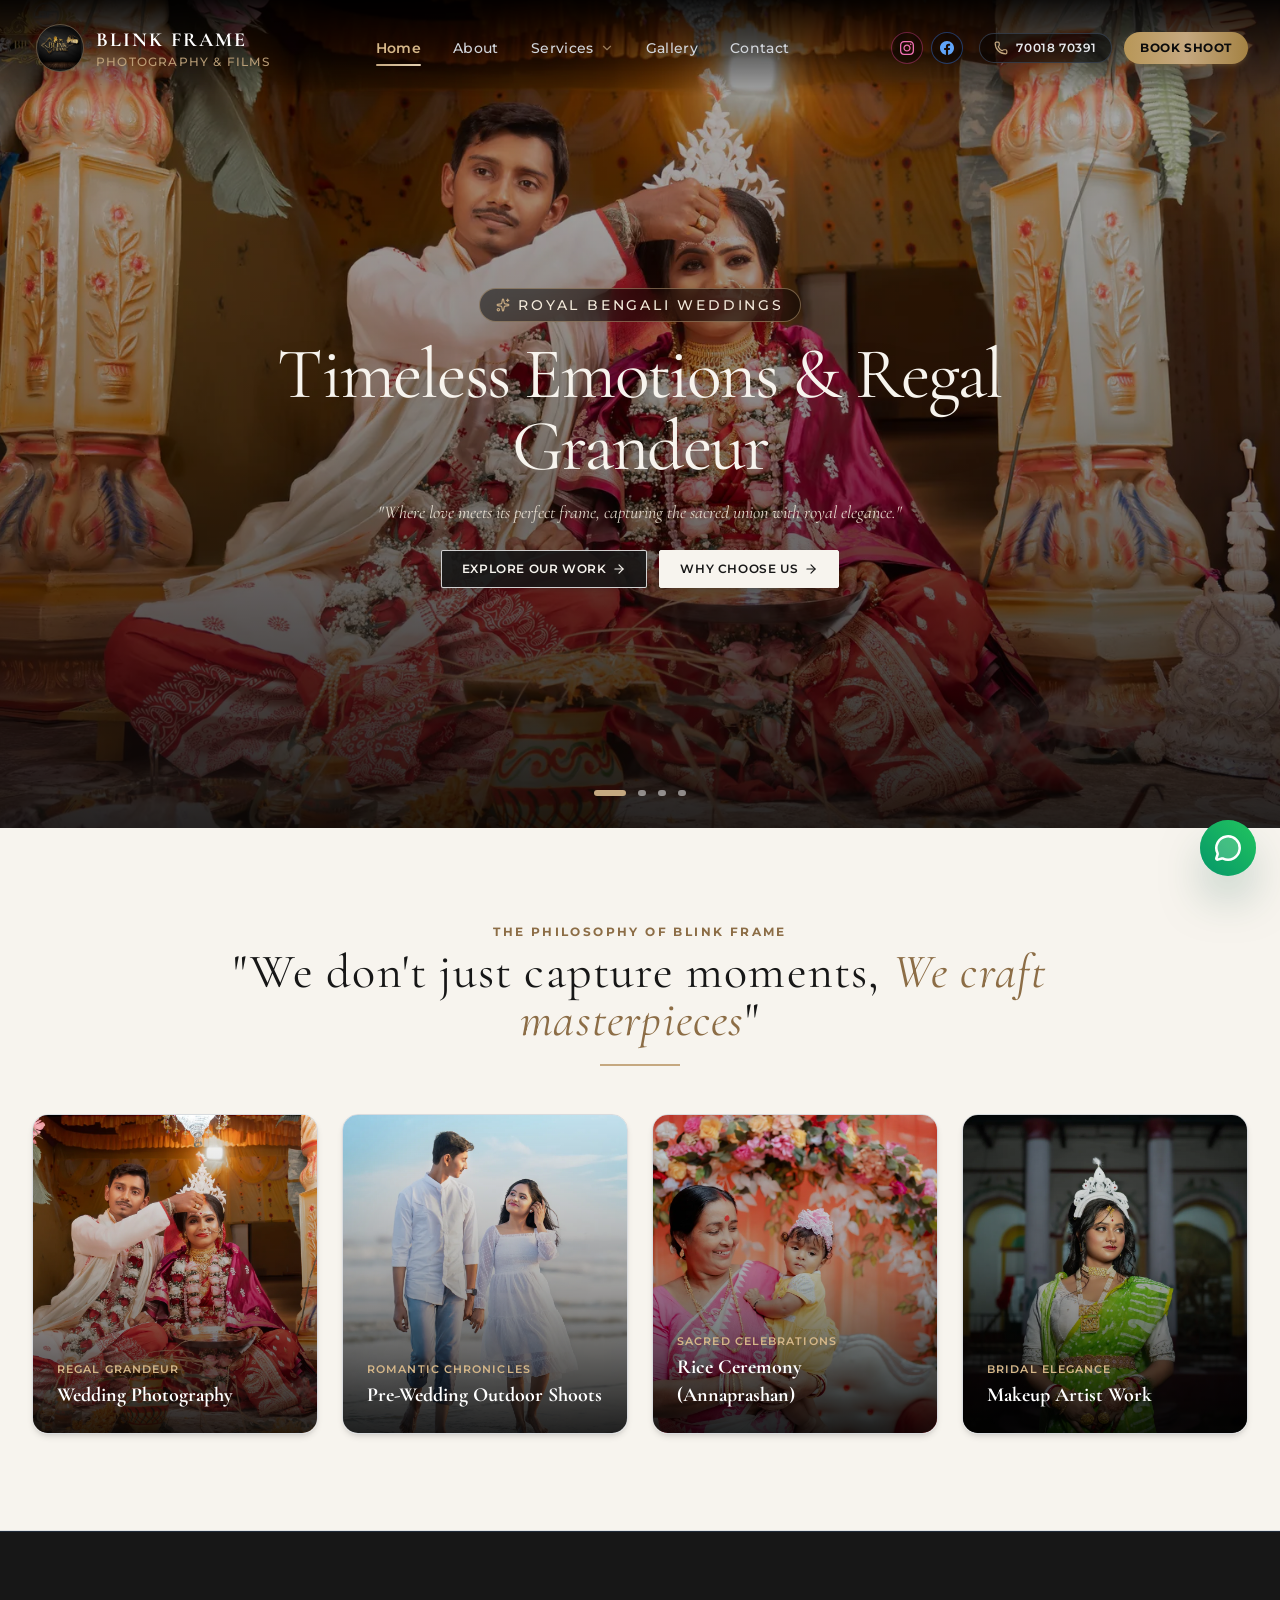
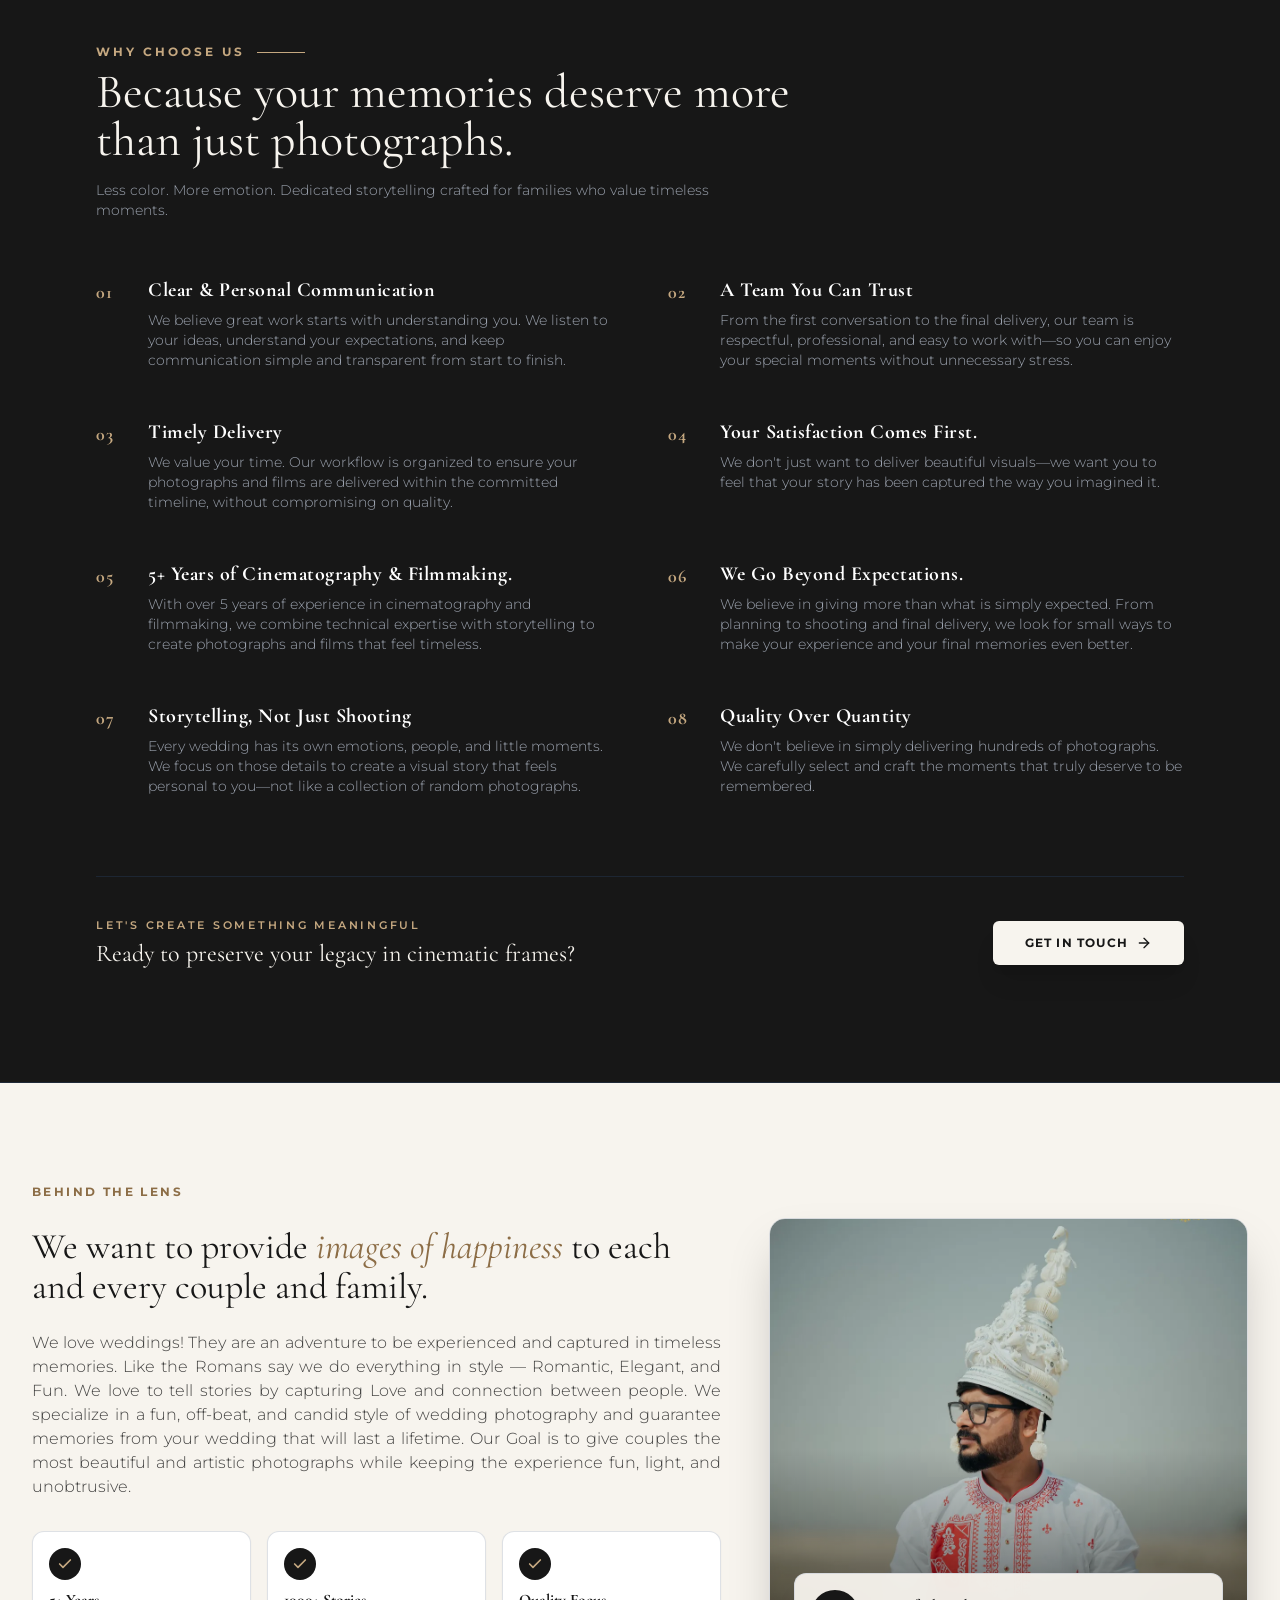
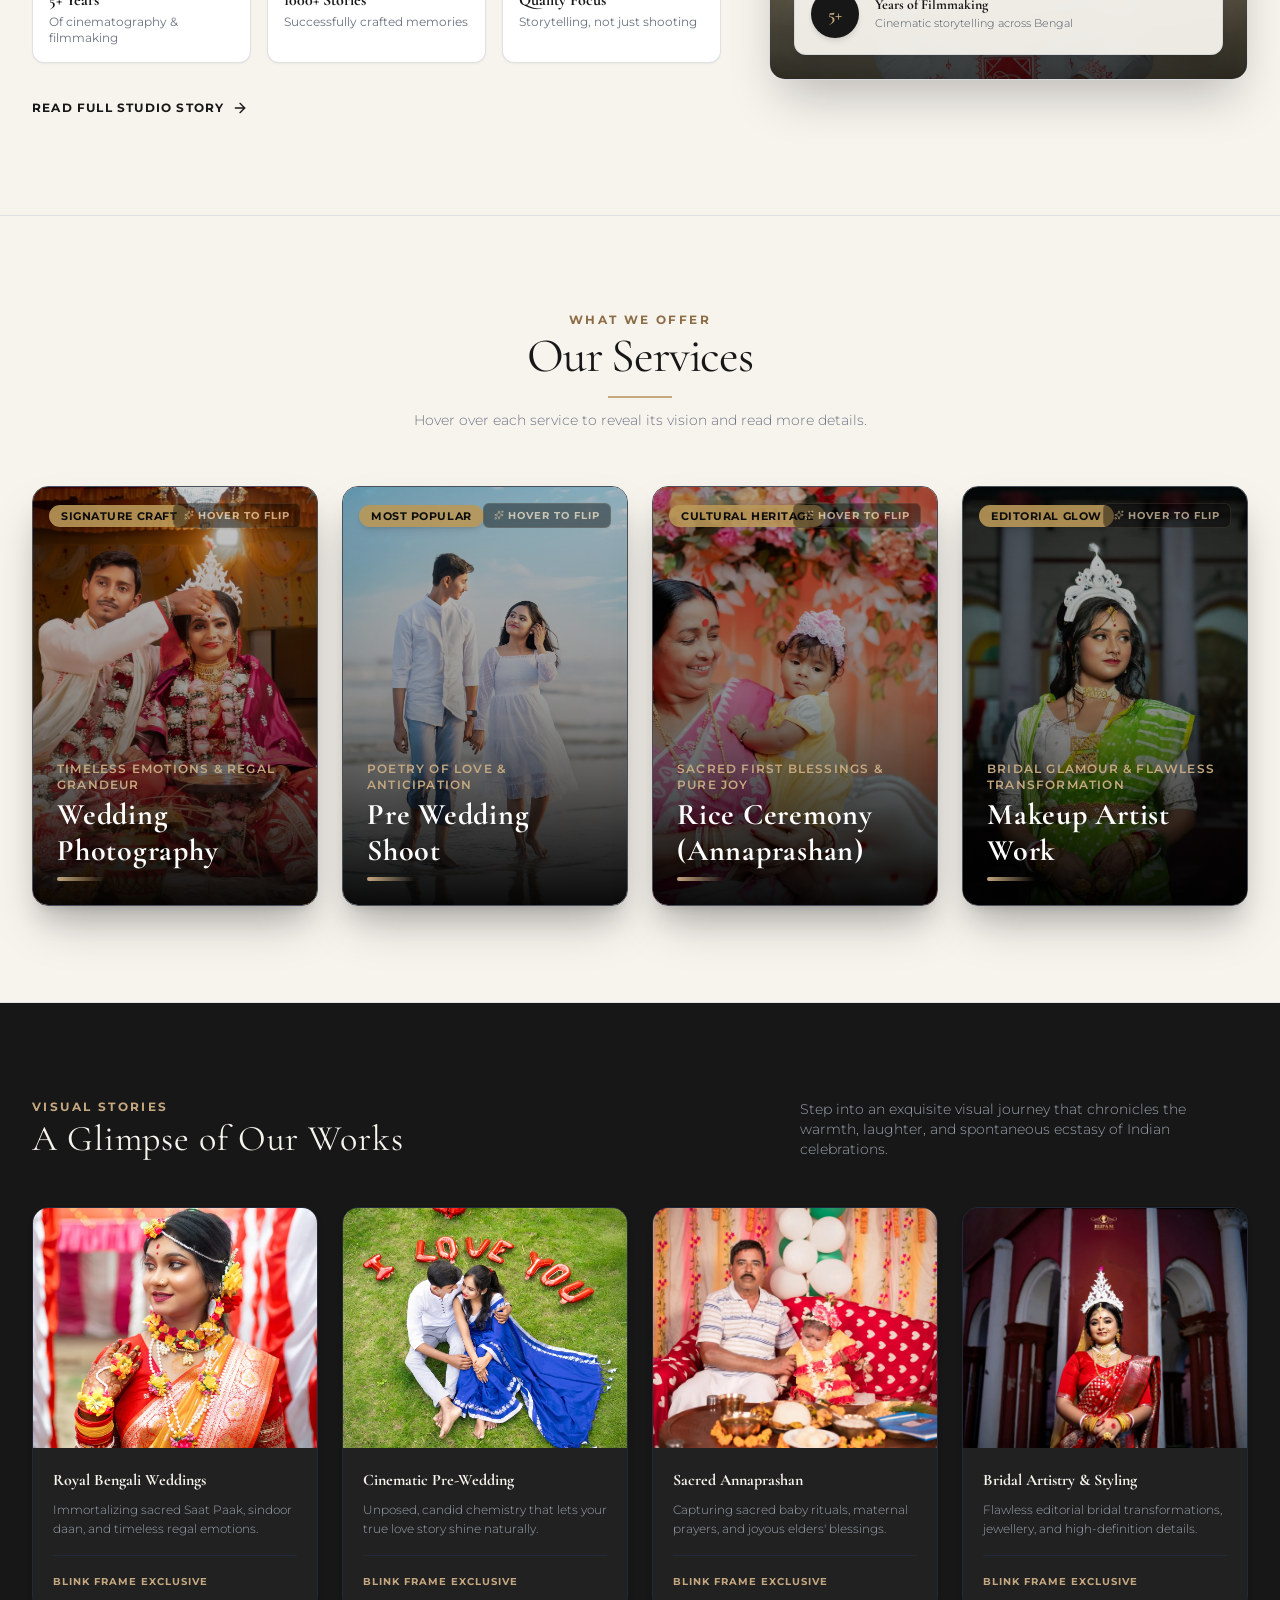
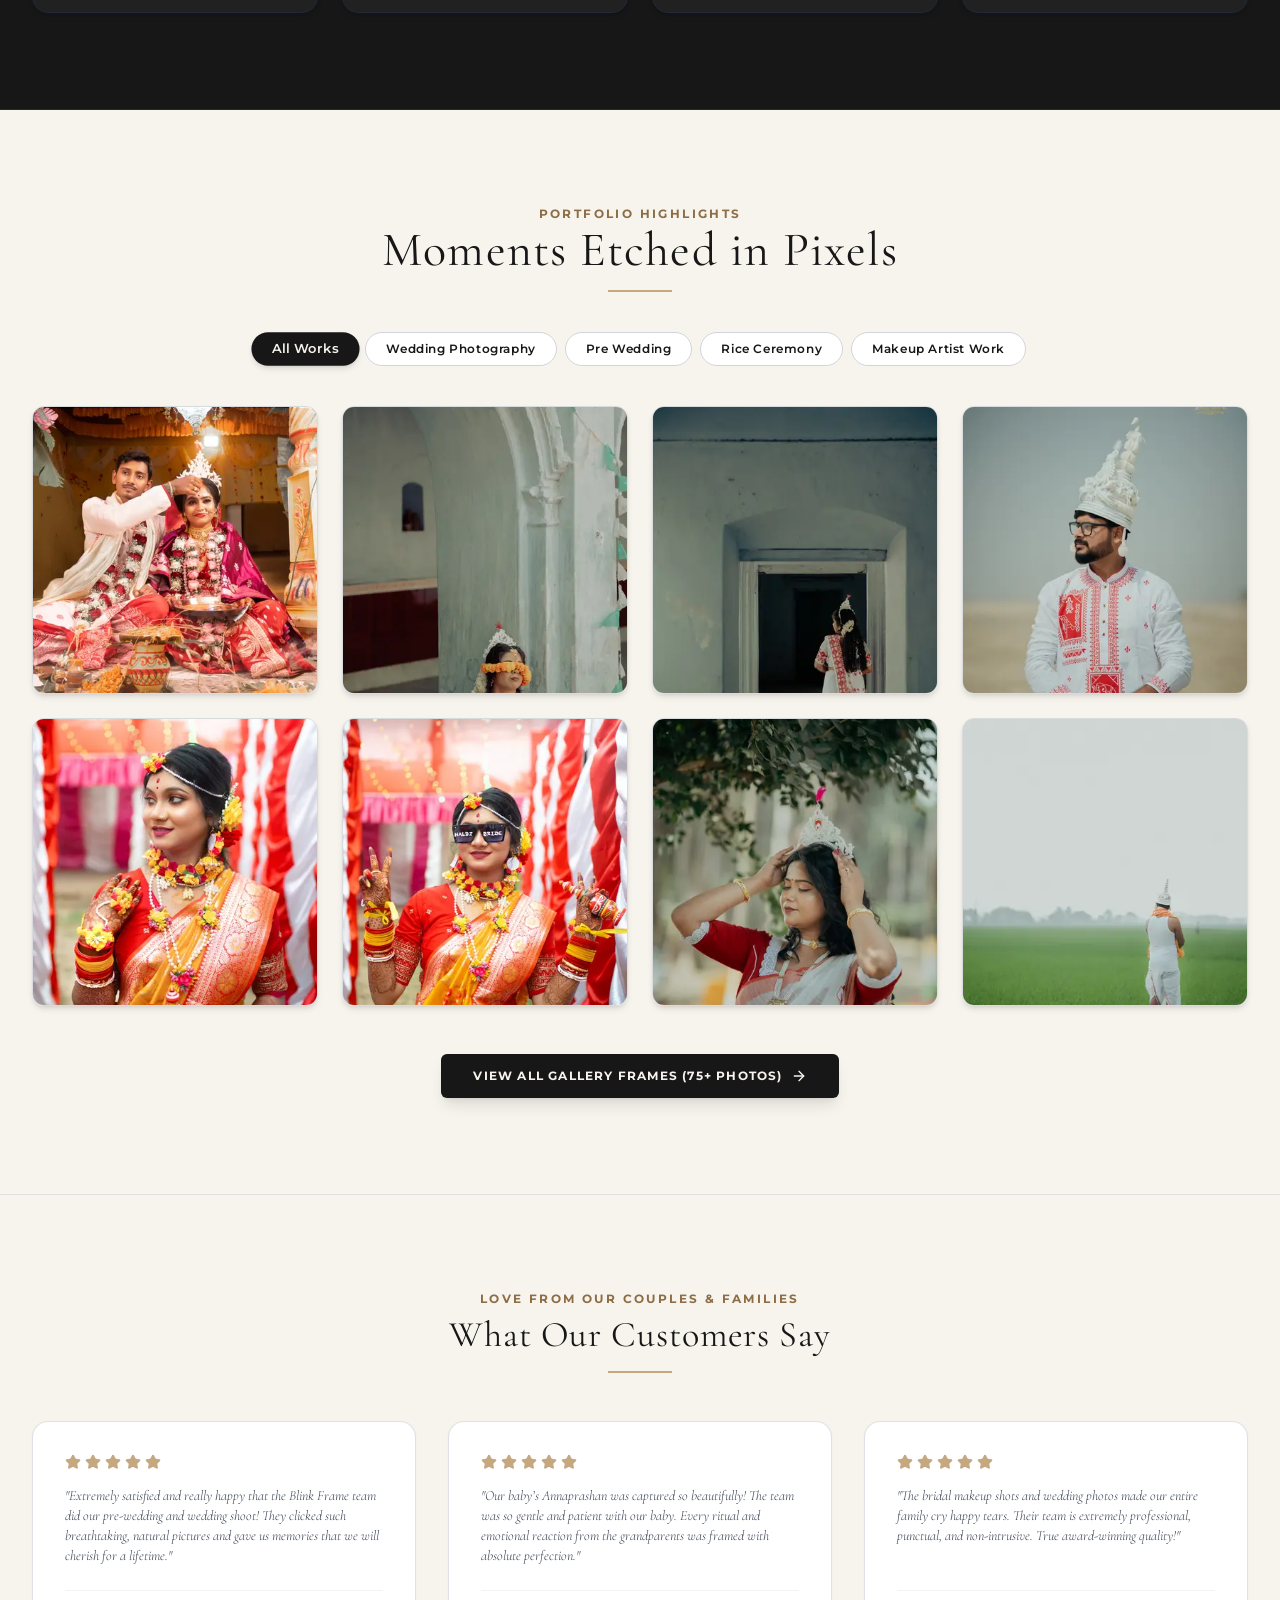
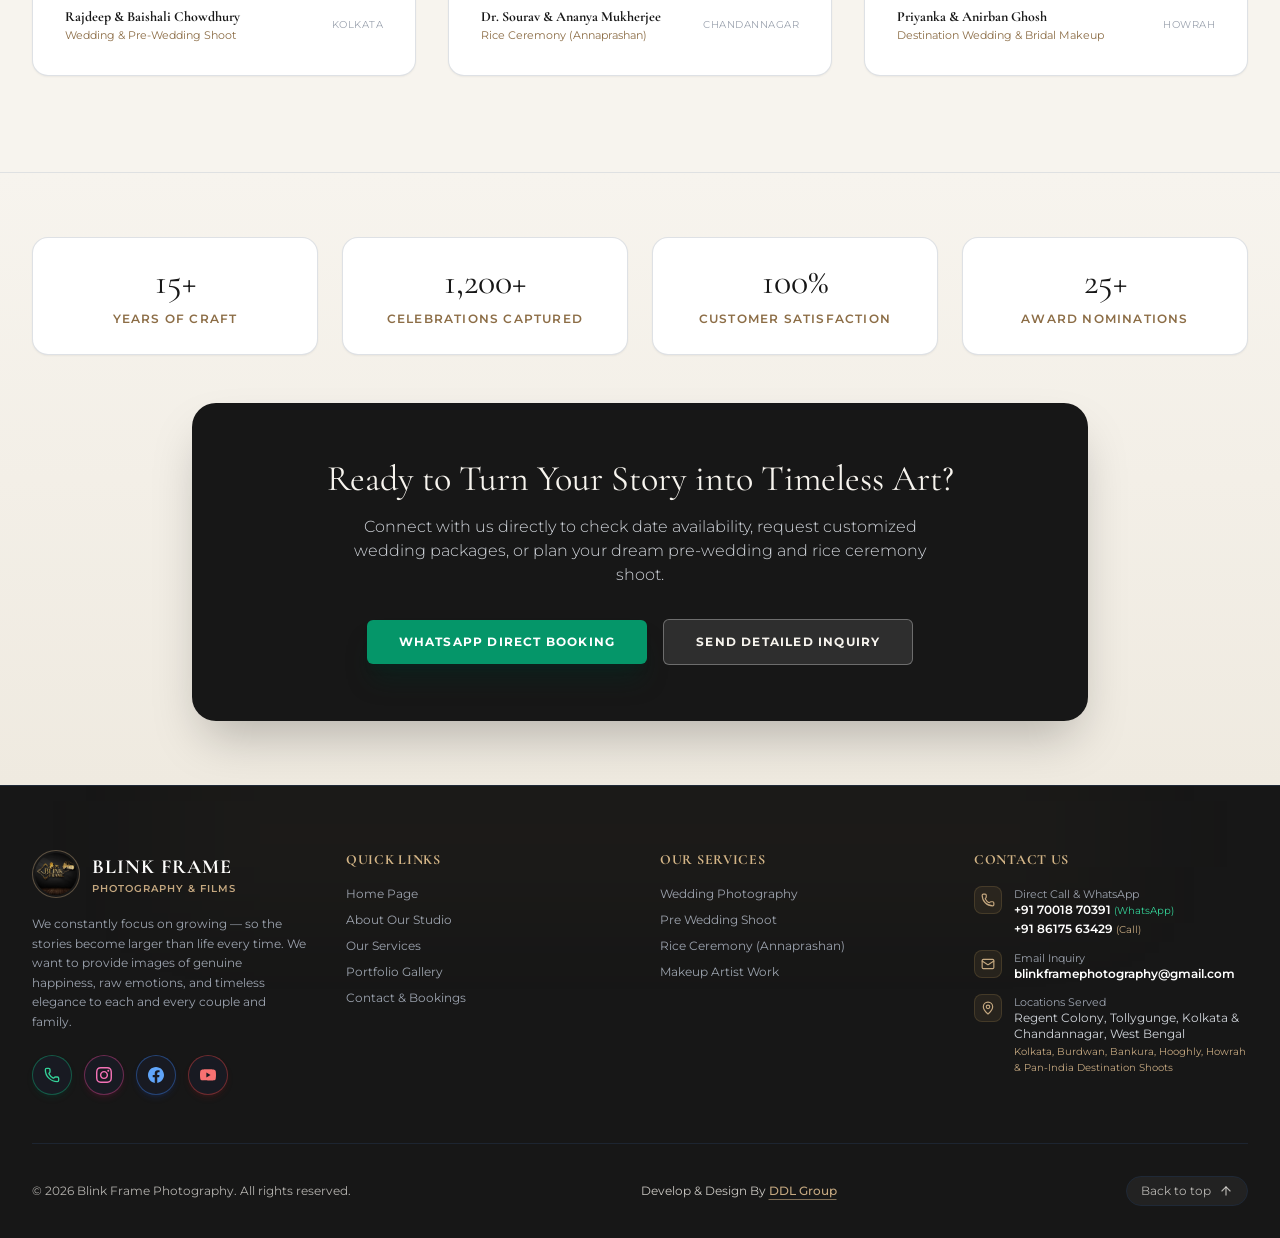
==== commit 73be3ec6: "Deploy Blink Frame Photography website with 4 categories (Wedding, Pre-Wedding, Rice Ceremony, Makeu" ====
--- a/index.html
+++ b/index.html
@@ -137,8 +137,8 @@
     ]
   }
   </script>
-  <script type="module" crossorigin src="/assets/main-JK4Q4Eu5.js"></script>
-  <link rel="stylesheet" crossorigin href="/assets/main-CeVN5qnJ.css">
+  <script type="module" crossorigin src="/assets/main-BBRk0kRC.js"></script>
+  <link rel="stylesheet" crossorigin href="/assets/main-OzJKU6vH.css">
 </head>
 <body class="bg-[#F7F4EE] text-[#171717] font-sans antialiased selection:bg-[#C5A880] selection:text-[#171717] overflow-x-hidden">
   <div id="root"></div>
--- a/assets/main-OzJKU6vH.css
+++ b/assets/main-OzJKU6vH.css
@@ -0,0 +1 @@
+*,:before,:after{--tw-border-spacing-x: 0;--tw-border-spacing-y: 0;--tw-translate-x: 0;--tw-translate-y: 0;--tw-rotate: 0;--tw-skew-x: 0;--tw-skew-y: 0;--tw-scale-x: 1;--tw-scale-y: 1;--tw-pan-x: ;--tw-pan-y: ;--tw-pinch-zoom: ;--tw-scroll-snap-strictness: proximity;--tw-gradient-from-position: ;--tw-gradient-via-position: ;--tw-gradient-to-position: ;--tw-ordinal: ;--tw-slashed-zero: ;--tw-numeric-figure: ;--tw-numeric-spacing: ;--tw-numeric-fraction: ;--tw-ring-inset: ;--tw-ring-offset-width: 0px;--tw-ring-offset-color: #fff;--tw-ring-color: rgb(59 130 246 / .5);--tw-ring-offset-shadow: 0 0 #0000;--tw-ring-shadow: 0 0 #0000;--tw-shadow: 0 0 #0000;--tw-shadow-colored: 0 0 #0000;--tw-blur: ;--tw-brightness: ;--tw-contrast: ;--tw-grayscale: ;--tw-hue-rotate: ;--tw-invert: ;--tw-saturate: ;--tw-sepia: ;--tw-drop-shadow: ;--tw-backdrop-blur: ;--tw-backdrop-brightness: ;--tw-backdrop-contrast: ;--tw-backdrop-grayscale: ;--tw-backdrop-hue-rotate: ;--tw-backdrop-invert: ;--tw-backdrop-opacity: ;--tw-backdrop-saturate: ;--tw-backdrop-sepia: ;--tw-contain-size: ;--tw-contain-layout: ;--tw-contain-paint: ;--tw-contain-style: }::backdrop{--tw-border-spacing-x: 0;--tw-border-spacing-y: 0;--tw-translate-x: 0;--tw-translate-y: 0;--tw-rotate: 0;--tw-skew-x: 0;--tw-skew-y: 0;--tw-scale-x: 1;--tw-scale-y: 1;--tw-pan-x: ;--tw-pan-y: ;--tw-pinch-zoom: ;--tw-scroll-snap-strictness: proximity;--tw-gradient-from-position: ;--tw-gradient-via-position: ;--tw-gradient-to-position: ;--tw-ordinal: ;--tw-slashed-zero: ;--tw-numeric-figure: ;--tw-numeric-spacing: ;--tw-numeric-fraction: ;--tw-ring-inset: ;--tw-ring-offset-width: 0px;--tw-ring-offset-color: #fff;--tw-ring-color: rgb(59 130 246 / .5);--tw-ring-offset-shadow: 0 0 #0000;--tw-ring-shadow: 0 0 #0000;--tw-shadow: 0 0 #0000;--tw-shadow-colored: 0 0 #0000;--tw-blur: ;--tw-brightness: ;--tw-contrast: ;--tw-grayscale: ;--tw-hue-rotate: ;--tw-invert: ;--tw-saturate: ;--tw-sepia: ;--tw-drop-shadow: ;--tw-backdrop-blur: ;--tw-backdrop-brightness: ;--tw-backdrop-contrast: ;--tw-backdrop-grayscale: ;--tw-backdrop-hue-rotate: ;--tw-backdrop-invert: ;--tw-backdrop-opacity: ;--tw-backdrop-saturate: ;--tw-backdrop-sepia: ;--tw-contain-size: ;--tw-contain-layout: ;--tw-contain-paint: ;--tw-contain-style: }*,:before,:after{box-sizing:border-box;border-width:0;border-style:solid;border-color:#e5e7eb}:before,:after{--tw-content: ""}html,:host{line-height:1.5;-webkit-text-size-adjust:100%;-moz-tab-size:4;-o-tab-size:4;tab-size:4;font-family:Montserrat,system-ui,sans-serif;font-feature-settings:normal;font-variation-settings:normal;-webkit-tap-highlight-color:transparent}body{margin:0;line-height:inherit}hr{height:0;color:inherit;border-top-width:1px}abbr:where([title]){-webkit-text-decoration:underline dotted;text-decoration:underline dotted}h1,h2,h3,h4,h5,h6{font-size:inherit;font-weight:inherit}a{color:inherit;text-decoration:inherit}b,strong{font-weight:bolder}code,kbd,samp,pre{font-family:ui-monospace,SFMono-Regular,Menlo,Monaco,Consolas,Liberation Mono,Courier New,monospace;font-feature-settings:normal;font-variation-settings:normal;font-size:1em}small{font-size:80%}sub,sup{font-size:75%;line-height:0;position:relative;vertical-align:baseline}sub{bottom:-.25em}sup{top:-.5em}table{text-indent:0;border-color:inherit;border-collapse:collapse}button,input,optgroup,select,textarea{font-family:inherit;font-feature-settings:inherit;font-variation-settings:inherit;font-size:100%;font-weight:inherit;line-height:inherit;letter-spacing:inherit;color:inherit;margin:0;padding:0}button,select{text-transform:none}button,input:where([type=button]),input:where([type=reset]),input:where([type=submit]){-webkit-appearance:button;background-color:transparent;background-image:none}:-moz-focusring{outline:auto}:-moz-ui-invalid{box-shadow:none}progress{vertical-align:baseline}::-webkit-inner-spin-button,::-webkit-outer-spin-button{height:auto}[type=search]{-webkit-appearance:textfield;outline-offset:-2px}::-webkit-search-decoration{-webkit-appearance:none}::-webkit-file-upload-button{-webkit-appearance:button;font:inherit}summary{display:list-item}blockquote,dl,dd,h1,h2,h3,h4,h5,h6,hr,figure,p,pre{margin:0}fieldset{margin:0;padding:0}legend{padding:0}ol,ul,menu{list-style:none;margin:0;padding:0}dialog{padding:0}textarea{resize:vertical}input::-moz-placeholder,textarea::-moz-placeholder{opacity:1;color:#9ca3af}input::placeholder,textarea::placeholder{opacity:1;color:#9ca3af}button,[role=button]{cursor:pointer}:disabled{cursor:default}img,svg,video,canvas,audio,iframe,embed,object{display:block;vertical-align:middle}img,video{max-width:100%;height:auto}[hidden]:where(:not([hidden=until-found])){display:none}.pointer-events-none{pointer-events:none}.pointer-events-auto{pointer-events:auto}.fixed{position:fixed}.absolute{position:absolute}.relative{position:relative}.sticky{position:sticky}.inset-0{top:0;right:0;bottom:0;left:0}.inset-x-0{left:0;right:0}.inset-x-4{left:1rem;right:1rem}.-bottom-6{bottom:-1.5rem}.-left-\[9999px\]{left:-9999px}.bottom-0{bottom:0}.bottom-4{bottom:1rem}.bottom-6{bottom:1.5rem}.bottom-8{bottom:2rem}.left-0{left:0}.left-1\/2{left:50%}.left-2{left:.5rem}.left-4{left:1rem}.left-6{left:1.5rem}.right-0{right:0}.right-2{right:.5rem}.right-4{right:1rem}.right-6{right:1.5rem}.top-0{top:0}.top-4{top:1rem}.top-full{top:100%}.-z-10{z-index:-10}.-z-50{z-index:-50}.z-0{z-index:0}.z-10{z-index:10}.z-20{z-index:20}.z-40{z-index:40}.z-50{z-index:50}.mx-auto{margin-left:auto;margin-right:auto}.my-auto{margin-top:auto;margin-bottom:auto}.mb-1{margin-bottom:.25rem}.mb-1\.5{margin-bottom:.375rem}.mb-10{margin-bottom:2.5rem}.mb-12{margin-bottom:3rem}.mb-14{margin-bottom:3.5rem}.mb-2{margin-bottom:.5rem}.mb-3{margin-bottom:.75rem}.mb-4{margin-bottom:1rem}.mb-5{margin-bottom:1.25rem}.mb-6{margin-bottom:1.5rem}.mb-8{margin-bottom:2rem}.ml-1{margin-left:.25rem}.mr-1{margin-right:.25rem}.mr-3{margin-right:.75rem}.mt-0\.5{margin-top:.125rem}.mt-1{margin-top:.25rem}.mt-12{margin-top:3rem}.mt-16{margin-top:4rem}.mt-2{margin-top:.5rem}.mt-3{margin-top:.75rem}.mt-4{margin-top:1rem}.mt-5{margin-top:1.25rem}.mt-8{margin-top:2rem}.line-clamp-2{overflow:hidden;display:-webkit-box;-webkit-box-orient:vertical;-webkit-line-clamp:2}.block{display:block}.inline-block{display:inline-block}.flex{display:flex}.inline-flex{display:inline-flex}.grid{display:grid}.hidden{display:none}.h-0\.5{height:.125rem}.h-1{height:.25rem}.h-1\.5{height:.375rem}.h-10{height:2.5rem}.h-11{height:2.75rem}.h-12{height:3rem}.h-2{height:.5rem}.h-2\.5{height:.625rem}.h-24{height:6rem}.h-3{height:.75rem}.h-3\.5{height:.875rem}.h-4{height:1rem}.h-5{height:1.25rem}.h-6{height:1.5rem}.h-60{height:15rem}.h-64{height:16rem}.h-7{height:1.75rem}.h-72{height:18rem}.h-8{height:2rem}.h-9{height:2.25rem}.h-\[420px\]{height:420px}.h-\[460px\]{height:460px}.h-\[92vh\]{height:92vh}.h-auto{height:auto}.h-full{height:100%}.h-px{height:1px}.max-h-\[80vh\]{max-height:80vh}.max-h-\[82vh\]{max-height:82vh}.max-h-\[920px\]{max-height:920px}.min-h-\[600px\]{min-height:600px}.min-h-full{min-height:100%}.min-h-screen{min-height:100vh}.w-1\.5{width:.375rem}.w-10{width:2.5rem}.w-11{width:2.75rem}.w-12{width:3rem}.w-16{width:4rem}.w-2{width:.5rem}.w-2\.5{width:.625rem}.w-20{width:5rem}.w-3{width:.75rem}.w-3\.5{width:.875rem}.w-3\/4{width:75%}.w-4{width:1rem}.w-5{width:1.25rem}.w-6{width:1.5rem}.w-7{width:1.75rem}.w-72{width:18rem}.w-8{width:2rem}.w-9{width:2.25rem}.w-auto{width:auto}.w-full{width:100%}.max-w-2xl{max-width:42rem}.max-w-3xl{max-width:48rem}.max-w-4xl{max-width:56rem}.max-w-5xl{max-width:64rem}.max-w-6xl{max-width:72rem}.max-w-7xl{max-width:80rem}.max-w-\[200px\]{max-width:200px}.max-w-full{max-width:100%}.max-w-md{max-width:28rem}.max-w-xl{max-width:36rem}.flex-1{flex:1 1 0%}.flex-shrink-0{flex-shrink:0}.flex-grow{flex-grow:1}.-translate-x-1\/2{--tw-translate-x: -50%;transform:translate(var(--tw-translate-x),var(--tw-translate-y)) rotate(var(--tw-rotate)) skew(var(--tw-skew-x)) skewY(var(--tw-skew-y)) scaleX(var(--tw-scale-x)) scaleY(var(--tw-scale-y))}.rotate-180{--tw-rotate: 180deg;transform:translate(var(--tw-translate-x),var(--tw-translate-y)) rotate(var(--tw-rotate)) skew(var(--tw-skew-x)) skewY(var(--tw-skew-y)) scaleX(var(--tw-scale-x)) scaleY(var(--tw-scale-y))}.scale-100{--tw-scale-x: 1;--tw-scale-y: 1;transform:translate(var(--tw-translate-x),var(--tw-translate-y)) rotate(var(--tw-rotate)) skew(var(--tw-skew-x)) skewY(var(--tw-skew-y)) scaleX(var(--tw-scale-x)) scaleY(var(--tw-scale-y))}.scale-105{--tw-scale-x: 1.05;--tw-scale-y: 1.05;transform:translate(var(--tw-translate-x),var(--tw-translate-y)) rotate(var(--tw-rotate)) skew(var(--tw-skew-x)) skewY(var(--tw-skew-y)) scaleX(var(--tw-scale-x)) scaleY(var(--tw-scale-y))}.scale-\[1\.01\]{--tw-scale-x: 1.01;--tw-scale-y: 1.01;transform:translate(var(--tw-translate-x),var(--tw-translate-y)) rotate(var(--tw-rotate)) skew(var(--tw-skew-x)) skewY(var(--tw-skew-y)) scaleX(var(--tw-scale-x)) scaleY(var(--tw-scale-y))}.transform{transform:translate(var(--tw-translate-x),var(--tw-translate-y)) rotate(var(--tw-rotate)) skew(var(--tw-skew-x)) skewY(var(--tw-skew-y)) scaleX(var(--tw-scale-x)) scaleY(var(--tw-scale-y))}@keyframes ping{75%,to{transform:scale(2);opacity:0}}.animate-ping{animation:ping 1s cubic-bezier(0,0,.2,1) infinite}@keyframes pulse{50%{opacity:.5}}.animate-pulse{animation:pulse 2s cubic-bezier(.4,0,.6,1) infinite}.cursor-pointer{cursor:pointer}.select-none{-webkit-user-select:none;-moz-user-select:none;user-select:none}.grid-cols-1{grid-template-columns:repeat(1,minmax(0,1fr))}.grid-cols-2{grid-template-columns:repeat(2,minmax(0,1fr))}.flex-row{flex-direction:row}.flex-col{flex-direction:column}.flex-wrap{flex-wrap:wrap}.items-start{align-items:flex-start}.items-center{align-items:center}.justify-start{justify-content:flex-start}.justify-end{justify-content:flex-end}.justify-center{justify-content:center}.justify-between{justify-content:space-between}.gap-0\.5{gap:.125rem}.gap-1{gap:.25rem}.gap-1\.5{gap:.375rem}.gap-10{gap:2.5rem}.gap-12{gap:3rem}.gap-2{gap:.5rem}.gap-2\.5{gap:.625rem}.gap-3{gap:.75rem}.gap-4{gap:1rem}.gap-6{gap:1.5rem}.gap-8{gap:2rem}.gap-x-14{-moz-column-gap:3.5rem;column-gap:3.5rem}.gap-y-10{row-gap:2.5rem}.space-x-2>:not([hidden])~:not([hidden]){--tw-space-x-reverse: 0;margin-right:calc(.5rem * var(--tw-space-x-reverse));margin-left:calc(.5rem * calc(1 - var(--tw-space-x-reverse)))}.space-x-3>:not([hidden])~:not([hidden]){--tw-space-x-reverse: 0;margin-right:calc(.75rem * var(--tw-space-x-reverse));margin-left:calc(.75rem * calc(1 - var(--tw-space-x-reverse)))}.space-x-8>:not([hidden])~:not([hidden]){--tw-space-x-reverse: 0;margin-right:calc(2rem * var(--tw-space-x-reverse));margin-left:calc(2rem * calc(1 - var(--tw-space-x-reverse)))}.space-y-1\.5>:not([hidden])~:not([hidden]){--tw-space-y-reverse: 0;margin-top:calc(.375rem * calc(1 - var(--tw-space-y-reverse)));margin-bottom:calc(.375rem * var(--tw-space-y-reverse))}.space-y-16>:not([hidden])~:not([hidden]){--tw-space-y-reverse: 0;margin-top:calc(4rem * calc(1 - var(--tw-space-y-reverse)));margin-bottom:calc(4rem * var(--tw-space-y-reverse))}.space-y-2>:not([hidden])~:not([hidden]){--tw-space-y-reverse: 0;margin-top:calc(.5rem * calc(1 - var(--tw-space-y-reverse)));margin-bottom:calc(.5rem * var(--tw-space-y-reverse))}.space-y-2\.5>:not([hidden])~:not([hidden]){--tw-space-y-reverse: 0;margin-top:calc(.625rem * calc(1 - var(--tw-space-y-reverse)));margin-bottom:calc(.625rem * var(--tw-space-y-reverse))}.space-y-3>:not([hidden])~:not([hidden]){--tw-space-y-reverse: 0;margin-top:calc(.75rem * calc(1 - var(--tw-space-y-reverse)));margin-bottom:calc(.75rem * var(--tw-space-y-reverse))}.space-y-4>:not([hidden])~:not([hidden]){--tw-space-y-reverse: 0;margin-top:calc(1rem * calc(1 - var(--tw-space-y-reverse)));margin-bottom:calc(1rem * var(--tw-space-y-reverse))}.space-y-5>:not([hidden])~:not([hidden]){--tw-space-y-reverse: 0;margin-top:calc(1.25rem * calc(1 - var(--tw-space-y-reverse)));margin-bottom:calc(1.25rem * var(--tw-space-y-reverse))}.space-y-6>:not([hidden])~:not([hidden]){--tw-space-y-reverse: 0;margin-top:calc(1.5rem * calc(1 - var(--tw-space-y-reverse)));margin-bottom:calc(1.5rem * var(--tw-space-y-reverse))}.divide-y>:not([hidden])~:not([hidden]){--tw-divide-y-reverse: 0;border-top-width:calc(1px * calc(1 - var(--tw-divide-y-reverse)));border-bottom-width:calc(1px * var(--tw-divide-y-reverse))}.divide-gray-800>:not([hidden])~:not([hidden]){--tw-divide-opacity: 1;border-color:rgb(31 41 55 / var(--tw-divide-opacity, 1))}.overflow-hidden{overflow:hidden}.overflow-y-auto{overflow-y:auto}.overflow-x-hidden{overflow-x:hidden}.overscroll-contain{overscroll-behavior:contain}.scroll-smooth{scroll-behavior:smooth}.truncate{overflow:hidden;text-overflow:ellipsis;white-space:nowrap}.whitespace-nowrap{white-space:nowrap}.break-all{word-break:break-all}.rounded-2xl{border-radius:1rem}.rounded-3xl{border-radius:1.5rem}.rounded-full{border-radius:9999px}.rounded-lg{border-radius:.5rem}.rounded-md{border-radius:.375rem}.rounded-none{border-radius:0}.rounded-sm{border-radius:.125rem}.rounded-xl{border-radius:.75rem}.border{border-width:1px}.border-2{border-width:2px}.border-y{border-top-width:1px;border-bottom-width:1px}.border-b{border-bottom-width:1px}.border-t{border-top-width:1px}.border-t-2{border-top-width:2px}.border-\[\#171717\]\/15{border-color:#17171726}.border-\[\#2a2a2a\]{--tw-border-opacity: 1;border-color:rgb(42 42 42 / var(--tw-border-opacity, 1))}.border-\[\#C5A880\]{--tw-border-opacity: 1;border-color:rgb(197 168 128 / var(--tw-border-opacity, 1))}.border-\[\#C5A880\]\/50{border-color:#c5a88080}.border-\[\#C5A880\]\/60{border-color:#c5a88099}.border-\[\#F7F4EE\]{--tw-border-opacity: 1;border-color:rgb(247 244 238 / var(--tw-border-opacity, 1))}.border-blue-500\/40{border-color:#3b82f666}.border-emerald-300{--tw-border-opacity: 1;border-color:rgb(110 231 183 / var(--tw-border-opacity, 1))}.border-emerald-500\/40{border-color:#10b98166}.border-gold-400\/20{border-color:#c5a88033}.border-gold-400\/30{border-color:#c5a8804d}.border-gold-400\/40{border-color:#c5a88066}.border-gold-400\/60{border-color:#c5a88099}.border-gold-400\/80{border-color:#c5a880cc}.border-gold-500\/20{border-color:#b8975833}.border-gray-100{--tw-border-opacity: 1;border-color:rgb(243 244 246 / var(--tw-border-opacity, 1))}.border-gray-200{--tw-border-opacity: 1;border-color:rgb(229 231 235 / var(--tw-border-opacity, 1))}.border-gray-200\/70{border-color:#e5e7ebb3}.border-gray-300{--tw-border-opacity: 1;border-color:rgb(209 213 219 / var(--tw-border-opacity, 1))}.border-gray-300\/60{border-color:#d1d5db99}.border-gray-300\/70{border-color:#d1d5dbb3}.border-gray-300\/80{border-color:#d1d5dbcc}.border-gray-700{--tw-border-opacity: 1;border-color:rgb(55 65 81 / var(--tw-border-opacity, 1))}.border-gray-700\/80{border-color:#374151cc}.border-gray-800{--tw-border-opacity: 1;border-color:rgb(31 41 55 / var(--tw-border-opacity, 1))}.border-gray-800\/80{border-color:#1f2937cc}.border-gray-800\/90{border-color:#1f2937e6}.border-pink-500\/40{border-color:#ec489966}.border-red-500\/40{border-color:#ef444466}.border-rose-300{--tw-border-opacity: 1;border-color:rgb(253 164 175 / var(--tw-border-opacity, 1))}.border-white{--tw-border-opacity: 1;border-color:rgb(255 255 255 / var(--tw-border-opacity, 1))}.border-white\/20{border-color:#fff3}.border-white\/30{border-color:#ffffff4d}.border-white\/80{border-color:#fffc}.bg-\[\#07080d\]\/95{background-color:#07080df2}.bg-\[\#0e1017\]{--tw-bg-opacity: 1;background-color:rgb(14 16 23 / var(--tw-bg-opacity, 1))}.bg-\[\#11131c\]{--tw-bg-opacity: 1;background-color:rgb(17 19 28 / var(--tw-bg-opacity, 1))}.bg-\[\#141620\]{--tw-bg-opacity: 1;background-color:rgb(20 22 32 / var(--tw-bg-opacity, 1))}.bg-\[\#161822\]{--tw-bg-opacity: 1;background-color:rgb(22 24 34 / var(--tw-bg-opacity, 1))}.bg-\[\#171717\]{--tw-bg-opacity: 1;background-color:rgb(23 23 23 / var(--tw-bg-opacity, 1))}.bg-\[\#171717\]\/90{background-color:#171717e6}.bg-\[\#171717\]\/95{background-color:#171717f2}.bg-\[\#18181b\]{--tw-bg-opacity: 1;background-color:rgb(24 24 27 / var(--tw-bg-opacity, 1))}.bg-\[\#181a22\]{--tw-bg-opacity: 1;background-color:rgb(24 26 34 / var(--tw-bg-opacity, 1))}.bg-\[\#181a26\]{--tw-bg-opacity: 1;background-color:rgb(24 26 38 / var(--tw-bg-opacity, 1))}.bg-\[\#181b28\]{--tw-bg-opacity: 1;background-color:rgb(24 27 40 / var(--tw-bg-opacity, 1))}.bg-\[\#1877F2\]{--tw-bg-opacity: 1;background-color:rgb(24 119 242 / var(--tw-bg-opacity, 1))}.bg-\[\#212121\]{--tw-bg-opacity: 1;background-color:rgb(33 33 33 / var(--tw-bg-opacity, 1))}.bg-\[\#222222\]{--tw-bg-opacity: 1;background-color:rgb(34 34 34 / var(--tw-bg-opacity, 1))}.bg-\[\#C5A880\]{--tw-bg-opacity: 1;background-color:rgb(197 168 128 / var(--tw-bg-opacity, 1))}.bg-\[\#EFECE4\]{--tw-bg-opacity: 1;background-color:rgb(239 236 228 / var(--tw-bg-opacity, 1))}.bg-\[\#F7F4EE\]{--tw-bg-opacity: 1;background-color:rgb(247 244 238 / var(--tw-bg-opacity, 1))}.bg-\[\#F7F4EE\]\/95{background-color:#f7f4eef2}.bg-black{--tw-bg-opacity: 1;background-color:rgb(0 0 0 / var(--tw-bg-opacity, 1))}.bg-black\/10{background-color:#0000001a}.bg-black\/20{background-color:#0003}.bg-black\/40{background-color:#0006}.bg-black\/50{background-color:#00000080}.bg-black\/60{background-color:#0009}.bg-black\/95{background-color:#000000f2}.bg-emerald-400{--tw-bg-opacity: 1;background-color:rgb(52 211 153 / var(--tw-bg-opacity, 1))}.bg-emerald-50{--tw-bg-opacity: 1;background-color:rgb(236 253 245 / var(--tw-bg-opacity, 1))}.bg-emerald-500{--tw-bg-opacity: 1;background-color:rgb(16 185 129 / var(--tw-bg-opacity, 1))}.bg-emerald-600{--tw-bg-opacity: 1;background-color:rgb(5 150 105 / var(--tw-bg-opacity, 1))}.bg-gold-500\/10{background-color:#b897581a}.bg-gold-500\/5{background-color:#b897580d}.bg-gold-500\/90{background-color:#b89758e6}.bg-obsidian-850\/80{background-color:#1d1d1dcc}.bg-obsidian-900{--tw-bg-opacity: 1;background-color:rgb(23 23 23 / var(--tw-bg-opacity, 1))}.bg-obsidian-900\/80{background-color:#171717cc}.bg-obsidian-900\/90{background-color:#171717e6}.bg-obsidian-950\/80{background-color:#0c0c0ccc}.bg-obsidian-950\/95{background-color:#0c0c0cf2}.bg-rose-50{--tw-bg-opacity: 1;background-color:rgb(255 241 242 / var(--tw-bg-opacity, 1))}.bg-white{--tw-bg-opacity: 1;background-color:rgb(255 255 255 / var(--tw-bg-opacity, 1))}.bg-white\/10{background-color:#ffffff1a}.bg-white\/5{background-color:#ffffff0d}.bg-white\/50{background-color:#ffffff80}.bg-gradient-to-b{background-image:linear-gradient(to bottom,var(--tw-gradient-stops))}.bg-gradient-to-r{background-image:linear-gradient(to right,var(--tw-gradient-stops))}.bg-gradient-to-t{background-image:linear-gradient(to top,var(--tw-gradient-stops))}.bg-gradient-to-tr{background-image:linear-gradient(to top right,var(--tw-gradient-stops))}.from-\[\#833ab4\]{--tw-gradient-from: #833ab4 var(--tw-gradient-from-position);--tw-gradient-to: rgb(131 58 180 / 0) var(--tw-gradient-to-position);--tw-gradient-stops: var(--tw-gradient-from), var(--tw-gradient-to)}.from-\[\#E5C158\]{--tw-gradient-from: #E5C158 var(--tw-gradient-from-position);--tw-gradient-to: rgb(229 193 88 / 0) var(--tw-gradient-to-position);--tw-gradient-stops: var(--tw-gradient-from), var(--tw-gradient-to)}.from-\[\#F7F4EE\]{--tw-gradient-from: #F7F4EE var(--tw-gradient-from-position);--tw-gradient-to: rgb(247 244 238 / 0) var(--tw-gradient-to-position);--tw-gradient-stops: var(--tw-gradient-from), var(--tw-gradient-to)}.from-\[\#f9ce34\]{--tw-gradient-from: #f9ce34 var(--tw-gradient-from-position);--tw-gradient-to: rgb(249 206 52 / 0) var(--tw-gradient-to-position);--tw-gradient-stops: var(--tw-gradient-from), var(--tw-gradient-to)}.from-black\/70{--tw-gradient-from: rgb(0 0 0 / .7) var(--tw-gradient-from-position);--tw-gradient-to: rgb(0 0 0 / 0) var(--tw-gradient-to-position);--tw-gradient-stops: var(--tw-gradient-from), var(--tw-gradient-to)}.from-black\/75{--tw-gradient-from: rgb(0 0 0 / .75) var(--tw-gradient-from-position);--tw-gradient-to: rgb(0 0 0 / 0) var(--tw-gradient-to-position);--tw-gradient-stops: var(--tw-gradient-from), var(--tw-gradient-to)}.from-black\/85{--tw-gradient-from: rgb(0 0 0 / .85) var(--tw-gradient-from-position);--tw-gradient-to: rgb(0 0 0 / 0) var(--tw-gradient-to-position);--tw-gradient-stops: var(--tw-gradient-from), var(--tw-gradient-to)}.from-black\/90{--tw-gradient-from: rgb(0 0 0 / .9) var(--tw-gradient-from-position);--tw-gradient-to: rgb(0 0 0 / 0) var(--tw-gradient-to-position);--tw-gradient-stops: var(--tw-gradient-from), var(--tw-gradient-to)}.from-black\/95{--tw-gradient-from: rgb(0 0 0 / .95) var(--tw-gradient-from-position);--tw-gradient-to: rgb(0 0 0 / 0) var(--tw-gradient-to-position);--tw-gradient-stops: var(--tw-gradient-from), var(--tw-gradient-to)}.from-emerald-600{--tw-gradient-from: #059669 var(--tw-gradient-from-position);--tw-gradient-to: rgb(5 150 105 / 0) var(--tw-gradient-to-position);--tw-gradient-stops: var(--tw-gradient-from), var(--tw-gradient-to)}.from-gold-400{--tw-gradient-from: #C5A880 var(--tw-gradient-from-position);--tw-gradient-to: rgb(197 168 128 / 0) var(--tw-gradient-to-position);--tw-gradient-stops: var(--tw-gradient-from), var(--tw-gradient-to)}.from-gold-500{--tw-gradient-from: #B89758 var(--tw-gradient-from-position);--tw-gradient-to: rgb(184 151 88 / 0) var(--tw-gradient-to-position);--tw-gradient-stops: var(--tw-gradient-from), var(--tw-gradient-to)}.via-\[\#D4AF37\]{--tw-gradient-to: rgb(212 175 55 / 0) var(--tw-gradient-to-position);--tw-gradient-stops: var(--tw-gradient-from), #D4AF37 var(--tw-gradient-via-position), var(--tw-gradient-to)}.via-\[\#ee2a7b\]{--tw-gradient-to: rgb(238 42 123 / 0) var(--tw-gradient-to-position);--tw-gradient-stops: var(--tw-gradient-from), #ee2a7b var(--tw-gradient-via-position), var(--tw-gradient-to)}.via-\[\#fd1d1d\]{--tw-gradient-to: rgb(253 29 29 / 0) var(--tw-gradient-to-position);--tw-gradient-stops: var(--tw-gradient-from), #fd1d1d var(--tw-gradient-via-position), var(--tw-gradient-to)}.via-black\/25{--tw-gradient-to: rgb(0 0 0 / 0) var(--tw-gradient-to-position);--tw-gradient-stops: var(--tw-gradient-from), rgb(0 0 0 / .25) var(--tw-gradient-via-position), var(--tw-gradient-to)}.via-black\/30{--tw-gradient-to: rgb(0 0 0 / 0) var(--tw-gradient-to-position);--tw-gradient-stops: var(--tw-gradient-from), rgb(0 0 0 / .3) var(--tw-gradient-via-position), var(--tw-gradient-to)}.via-black\/40{--tw-gradient-to: rgb(0 0 0 / 0) var(--tw-gradient-to-position);--tw-gradient-stops: var(--tw-gradient-from), rgb(0 0 0 / .4) var(--tw-gradient-via-position), var(--tw-gradient-to)}.via-black\/45{--tw-gradient-to: rgb(0 0 0 / 0) var(--tw-gradient-to-position);--tw-gradient-stops: var(--tw-gradient-from), rgb(0 0 0 / .45) var(--tw-gradient-via-position), var(--tw-gradient-to)}.via-black\/50{--tw-gradient-to: rgb(0 0 0 / 0) var(--tw-gradient-to-position);--tw-gradient-stops: var(--tw-gradient-from), rgb(0 0 0 / .5) var(--tw-gradient-via-position), var(--tw-gradient-to)}.via-gold-400{--tw-gradient-to: rgb(197 168 128 / 0) var(--tw-gradient-to-position);--tw-gradient-stops: var(--tw-gradient-from), #C5A880 var(--tw-gradient-via-position), var(--tw-gradient-to)}.via-transparent{--tw-gradient-to: rgb(0 0 0 / 0) var(--tw-gradient-to-position);--tw-gradient-stops: var(--tw-gradient-from), transparent var(--tw-gradient-via-position), var(--tw-gradient-to)}.to-\[\#6228d7\]{--tw-gradient-to: #6228d7 var(--tw-gradient-to-position)}.to-\[\#C5A880\]{--tw-gradient-to: #C5A880 var(--tw-gradient-to-position)}.to-\[\#EFEAE0\]{--tw-gradient-to: #EFEAE0 var(--tw-gradient-to-position)}.to-\[\#fcb045\]{--tw-gradient-to: #fcb045 var(--tw-gradient-to-position)}.to-black\/20{--tw-gradient-to: rgb(0 0 0 / .2) var(--tw-gradient-to-position)}.to-black\/30{--tw-gradient-to: rgb(0 0 0 / .3) var(--tw-gradient-to-position)}.to-gold-200{--tw-gradient-to: #E5D1B3 var(--tw-gradient-to-position)}.to-gold-600{--tw-gradient-to: #A48243 var(--tw-gradient-to-position)}.to-green-500{--tw-gradient-to: #22c55e var(--tw-gradient-to-position)}.to-transparent{--tw-gradient-to: transparent var(--tw-gradient-to-position)}.fill-\[\#C5A880\]{fill:#c5a880}.fill-white\/20{fill:#fff3}.stroke-\[2\.2\]{stroke-width:2.2}.stroke-\[2\.5\]{stroke-width:2.5}.stroke-\[2\]{stroke-width:2}.stroke-\[3\]{stroke-width:3}.object-contain{-o-object-fit:contain;object-fit:contain}.object-cover{-o-object-fit:cover;object-fit:cover}.object-center{-o-object-position:center;object-position:center}.object-top{-o-object-position:top;object-position:top}.p-0\.5{padding:.125rem}.p-1{padding:.25rem}.p-2{padding:.5rem}.p-2\.5{padding:.625rem}.p-3{padding:.75rem}.p-3\.5{padding:.875rem}.p-4{padding:1rem}.p-5{padding:1.25rem}.p-6{padding:1.5rem}.p-7{padding:1.75rem}.p-8{padding:2rem}.px-1{padding-left:.25rem;padding-right:.25rem}.px-1\.5{padding-left:.375rem;padding-right:.375rem}.px-2{padding-left:.5rem;padding-right:.5rem}.px-2\.5{padding-left:.625rem;padding-right:.625rem}.px-3{padding-left:.75rem;padding-right:.75rem}.px-3\.5{padding-left:.875rem;padding-right:.875rem}.px-4{padding-left:1rem;padding-right:1rem}.px-5{padding-left:1.25rem;padding-right:1.25rem}.px-6{padding-left:1.5rem;padding-right:1.5rem}.px-8{padding-left:2rem;padding-right:2rem}.py-0\.5{padding-top:.125rem;padding-bottom:.125rem}.py-1{padding-top:.25rem;padding-bottom:.25rem}.py-1\.5{padding-top:.375rem;padding-bottom:.375rem}.py-12{padding-top:3rem;padding-bottom:3rem}.py-14{padding-top:3.5rem;padding-bottom:3.5rem}.py-16{padding-top:4rem;padding-bottom:4rem}.py-2{padding-top:.5rem;padding-bottom:.5rem}.py-2\.5{padding-top:.625rem;padding-bottom:.625rem}.py-20{padding-top:5rem;padding-bottom:5rem}.py-3{padding-top:.75rem;padding-bottom:.75rem}.py-3\.5{padding-top:.875rem;padding-bottom:.875rem}.py-5{padding-top:1.25rem;padding-bottom:1.25rem}.pb-12{padding-bottom:3rem}.pb-20{padding-bottom:5rem}.pb-3\.5{padding-bottom:.875rem}.pb-32{padding-bottom:8rem}.pb-4{padding-bottom:1rem}.pb-5{padding-bottom:1.25rem}.pb-8{padding-bottom:2rem}.pr-2{padding-right:.5rem}.pt-0\.5{padding-top:.125rem}.pt-1{padding-top:.25rem}.pt-10{padding-top:2.5rem}.pt-16{padding-top:4rem}.pt-2{padding-top:.5rem}.pt-24{padding-top:6rem}.pt-3{padding-top:.75rem}.pt-4{padding-top:1rem}.pt-8{padding-top:2rem}.text-left{text-align:left}.text-center{text-align:center}.text-justify{text-align:justify}.font-sans{font-family:Montserrat,system-ui,sans-serif}.font-serif{font-family:Cormorant Garamond,Georgia,serif}.text-2xl{font-size:1.5rem;line-height:2rem}.text-3xl{font-size:1.875rem;line-height:2.25rem}.text-\[10px\]{font-size:10px}.text-\[11px\]{font-size:11px}.text-\[9px\]{font-size:9px}.text-base{font-size:1rem;line-height:1.5rem}.text-lg{font-size:1.125rem;line-height:1.75rem}.text-sm{font-size:.875rem;line-height:1.25rem}.text-xl{font-size:1.25rem;line-height:1.75rem}.text-xs{font-size:.75rem;line-height:1rem}.font-black{font-weight:900}.font-bold{font-weight:700}.font-extrabold{font-weight:800}.font-light{font-weight:300}.font-medium{font-weight:500}.font-normal{font-weight:400}.font-semibold{font-weight:600}.uppercase{text-transform:uppercase}.italic{font-style:italic}.leading-\[1\.1\]{line-height:1.1}.leading-relaxed{line-height:1.625}.leading-snug{line-height:1.375}.leading-tight{line-height:1.25}.tracking-\[0\.25em\]{letter-spacing:.25em}.tracking-\[0\.2em\]{letter-spacing:.2em}.tracking-tight{letter-spacing:-.025em}.tracking-wide{letter-spacing:.025em}.tracking-wider{letter-spacing:.05em}.tracking-widest{letter-spacing:.1em}.text-\[\#171717\]{--tw-text-opacity: 1;color:rgb(23 23 23 / var(--tw-text-opacity, 1))}.text-\[\#171717\]\/80{color:#171717cc}.text-\[\#8C6D46\]{--tw-text-opacity: 1;color:rgb(140 109 70 / var(--tw-text-opacity, 1))}.text-\[\#C5A880\]{--tw-text-opacity: 1;color:rgb(197 168 128 / var(--tw-text-opacity, 1))}.text-\[\#D5B789\]{--tw-text-opacity: 1;color:rgb(213 183 137 / var(--tw-text-opacity, 1))}.text-\[\#E5C158\]{--tw-text-opacity: 1;color:rgb(229 193 88 / var(--tw-text-opacity, 1))}.text-\[\#F3EADB\]{--tw-text-opacity: 1;color:rgb(243 234 219 / var(--tw-text-opacity, 1))}.text-\[\#F3EADB\]\/90{color:#f3eadbe6}.text-\[\#F7F4EE\]{--tw-text-opacity: 1;color:rgb(247 244 238 / var(--tw-text-opacity, 1))}.text-\[\#F7F4EE\]\/70{color:#f7f4eeb3}.text-\[\#F7F4EE\]\/80{color:#f7f4eecc}.text-black{--tw-text-opacity: 1;color:rgb(0 0 0 / var(--tw-text-opacity, 1))}.text-black\/85{color:#000000d9}.text-blue-400{--tw-text-opacity: 1;color:rgb(96 165 250 / var(--tw-text-opacity, 1))}.text-blue-600{--tw-text-opacity: 1;color:rgb(37 99 235 / var(--tw-text-opacity, 1))}.text-emerald-300{--tw-text-opacity: 1;color:rgb(110 231 183 / var(--tw-text-opacity, 1))}.text-emerald-400{--tw-text-opacity: 1;color:rgb(52 211 153 / var(--tw-text-opacity, 1))}.text-emerald-600{--tw-text-opacity: 1;color:rgb(5 150 105 / var(--tw-text-opacity, 1))}.text-emerald-800{--tw-text-opacity: 1;color:rgb(6 95 70 / var(--tw-text-opacity, 1))}.text-gold-200{--tw-text-opacity: 1;color:rgb(229 209 179 / var(--tw-text-opacity, 1))}.text-gold-300{--tw-text-opacity: 1;color:rgb(213 183 137 / var(--tw-text-opacity, 1))}.text-gold-400{--tw-text-opacity: 1;color:rgb(197 168 128 / var(--tw-text-opacity, 1))}.text-gold-400\/60{color:#c5a88099}.text-gold-400\/70{color:#c5a880b3}.text-gold-400\/90{color:#c5a880e6}.text-gold-600{--tw-text-opacity: 1;color:rgb(164 130 67 / var(--tw-text-opacity, 1))}.text-gray-200{--tw-text-opacity: 1;color:rgb(229 231 235 / var(--tw-text-opacity, 1))}.text-gray-300{--tw-text-opacity: 1;color:rgb(209 213 219 / var(--tw-text-opacity, 1))}.text-gray-400{--tw-text-opacity: 1;color:rgb(156 163 175 / var(--tw-text-opacity, 1))}.text-gray-500{--tw-text-opacity: 1;color:rgb(107 114 128 / var(--tw-text-opacity, 1))}.text-gray-600{--tw-text-opacity: 1;color:rgb(75 85 99 / var(--tw-text-opacity, 1))}.text-gray-700{--tw-text-opacity: 1;color:rgb(55 65 81 / var(--tw-text-opacity, 1))}.text-gray-900{--tw-text-opacity: 1;color:rgb(17 24 39 / var(--tw-text-opacity, 1))}.text-obsidian-950{--tw-text-opacity: 1;color:rgb(12 12 12 / var(--tw-text-opacity, 1))}.text-pink-400{--tw-text-opacity: 1;color:rgb(244 114 182 / var(--tw-text-opacity, 1))}.text-pink-600{--tw-text-opacity: 1;color:rgb(219 39 119 / var(--tw-text-opacity, 1))}.text-red-400{--tw-text-opacity: 1;color:rgb(248 113 113 / var(--tw-text-opacity, 1))}.text-rose-800{--tw-text-opacity: 1;color:rgb(159 18 57 / var(--tw-text-opacity, 1))}.text-white{--tw-text-opacity: 1;color:rgb(255 255 255 / var(--tw-text-opacity, 1))}.text-white\/80{color:#fffc}.underline{text-decoration-line:underline}.decoration-\[\#C5A880\]\/60{text-decoration-color:#c5a88099}.underline-offset-4{text-underline-offset:4px}.antialiased{-webkit-font-smoothing:antialiased;-moz-osx-font-smoothing:grayscale}.placeholder-gray-400::-moz-placeholder{--tw-placeholder-opacity: 1;color:rgb(156 163 175 / var(--tw-placeholder-opacity, 1))}.placeholder-gray-400::placeholder{--tw-placeholder-opacity: 1;color:rgb(156 163 175 / var(--tw-placeholder-opacity, 1))}.opacity-0{opacity:0}.opacity-100{opacity:1}.opacity-40{opacity:.4}.opacity-70{opacity:.7}.shadow{--tw-shadow: 0 1px 3px 0 rgb(0 0 0 / .1), 0 1px 2px -1px rgb(0 0 0 / .1);--tw-shadow-colored: 0 1px 3px 0 var(--tw-shadow-color), 0 1px 2px -1px var(--tw-shadow-color);box-shadow:var(--tw-ring-offset-shadow, 0 0 #0000),var(--tw-ring-shadow, 0 0 #0000),var(--tw-shadow)}.shadow-2xl{--tw-shadow: 0 25px 50px -12px rgb(0 0 0 / .25);--tw-shadow-colored: 0 25px 50px -12px var(--tw-shadow-color);box-shadow:var(--tw-ring-offset-shadow, 0 0 #0000),var(--tw-ring-shadow, 0 0 #0000),var(--tw-shadow)}.shadow-lg{--tw-shadow: 0 10px 15px -3px rgb(0 0 0 / .1), 0 4px 6px -4px rgb(0 0 0 / .1);--tw-shadow-colored: 0 10px 15px -3px var(--tw-shadow-color), 0 4px 6px -4px var(--tw-shadow-color);box-shadow:var(--tw-ring-offset-shadow, 0 0 #0000),var(--tw-ring-shadow, 0 0 #0000),var(--tw-shadow)}.shadow-md{--tw-shadow: 0 4px 6px -1px rgb(0 0 0 / .1), 0 2px 4px -2px rgb(0 0 0 / .1);--tw-shadow-colored: 0 4px 6px -1px var(--tw-shadow-color), 0 2px 4px -2px var(--tw-shadow-color);box-shadow:var(--tw-ring-offset-shadow, 0 0 #0000),var(--tw-ring-shadow, 0 0 #0000),var(--tw-shadow)}.shadow-sm{--tw-shadow: 0 1px 2px 0 rgb(0 0 0 / .05);--tw-shadow-colored: 0 1px 2px 0 var(--tw-shadow-color);box-shadow:var(--tw-ring-offset-shadow, 0 0 #0000),var(--tw-ring-shadow, 0 0 #0000),var(--tw-shadow)}.shadow-xl{--tw-shadow: 0 20px 25px -5px rgb(0 0 0 / .1), 0 8px 10px -6px rgb(0 0 0 / .1);--tw-shadow-colored: 0 20px 25px -5px var(--tw-shadow-color), 0 8px 10px -6px var(--tw-shadow-color);box-shadow:var(--tw-ring-offset-shadow, 0 0 #0000),var(--tw-ring-shadow, 0 0 #0000),var(--tw-shadow)}.shadow-black\/80{--tw-shadow-color: rgb(0 0 0 / .8);--tw-shadow: var(--tw-shadow-colored)}.shadow-black\/90{--tw-shadow-color: rgb(0 0 0 / .9);--tw-shadow: var(--tw-shadow-colored)}.shadow-blue-500\/20{--tw-shadow-color: rgb(59 130 246 / .2);--tw-shadow: var(--tw-shadow-colored)}.shadow-blue-900\/20{--tw-shadow-color: rgb(30 58 138 / .2);--tw-shadow: var(--tw-shadow-colored)}.shadow-blue-950\/40{--tw-shadow-color: rgb(23 37 84 / .4);--tw-shadow: var(--tw-shadow-colored)}.shadow-emerald-900\/20{--tw-shadow-color: rgb(6 78 59 / .2);--tw-shadow: var(--tw-shadow-colored)}.shadow-emerald-900\/60{--tw-shadow-color: rgb(6 78 59 / .6);--tw-shadow: var(--tw-shadow-colored)}.shadow-emerald-950\/40{--tw-shadow-color: rgb(2 44 34 / .4);--tw-shadow: var(--tw-shadow-colored)}.shadow-emerald-950\/60{--tw-shadow-color: rgb(2 44 34 / .6);--tw-shadow: var(--tw-shadow-colored)}.shadow-gold-500\/10{--tw-shadow-color: rgb(184 151 88 / .1);--tw-shadow: var(--tw-shadow-colored)}.shadow-gold-500\/20{--tw-shadow-color: rgb(184 151 88 / .2);--tw-shadow: var(--tw-shadow-colored)}.shadow-gold-500\/30{--tw-shadow-color: rgb(184 151 88 / .3);--tw-shadow: var(--tw-shadow-colored)}.shadow-pink-500\/20{--tw-shadow-color: rgb(236 72 153 / .2);--tw-shadow: var(--tw-shadow-colored)}.shadow-pink-900\/20{--tw-shadow-color: rgb(131 24 67 / .2);--tw-shadow: var(--tw-shadow-colored)}.shadow-pink-950\/40{--tw-shadow-color: rgb(80 7 36 / .4);--tw-shadow: var(--tw-shadow-colored)}.shadow-red-900\/20{--tw-shadow-color: rgb(127 29 29 / .2);--tw-shadow: var(--tw-shadow-colored)}.blur-3xl{--tw-blur: blur(64px);filter:var(--tw-blur) var(--tw-brightness) var(--tw-contrast) var(--tw-grayscale) var(--tw-hue-rotate) var(--tw-invert) var(--tw-saturate) var(--tw-sepia) var(--tw-drop-shadow)}.drop-shadow-2xl{--tw-drop-shadow: drop-shadow(0 25px 25px rgb(0 0 0 / .15));filter:var(--tw-blur) var(--tw-brightness) var(--tw-contrast) var(--tw-grayscale) var(--tw-hue-rotate) var(--tw-invert) var(--tw-saturate) var(--tw-sepia) var(--tw-drop-shadow)}.drop-shadow-md{--tw-drop-shadow: drop-shadow(0 4px 3px rgb(0 0 0 / .07)) drop-shadow(0 2px 2px rgb(0 0 0 / .06));filter:var(--tw-blur) var(--tw-brightness) var(--tw-contrast) var(--tw-grayscale) var(--tw-hue-rotate) var(--tw-invert) var(--tw-saturate) var(--tw-sepia) var(--tw-drop-shadow)}.filter{filter:var(--tw-blur) var(--tw-brightness) var(--tw-contrast) var(--tw-grayscale) var(--tw-hue-rotate) var(--tw-invert) var(--tw-saturate) var(--tw-sepia) var(--tw-drop-shadow)}.backdrop-blur-2xl{--tw-backdrop-blur: blur(40px);-webkit-backdrop-filter:var(--tw-backdrop-blur) var(--tw-backdrop-brightness) var(--tw-backdrop-contrast) var(--tw-backdrop-grayscale) var(--tw-backdrop-hue-rotate) var(--tw-backdrop-invert) var(--tw-backdrop-opacity) var(--tw-backdrop-saturate) var(--tw-backdrop-sepia);backdrop-filter:var(--tw-backdrop-blur) var(--tw-backdrop-brightness) var(--tw-backdrop-contrast) var(--tw-backdrop-grayscale) var(--tw-backdrop-hue-rotate) var(--tw-backdrop-invert) var(--tw-backdrop-opacity) var(--tw-backdrop-saturate) var(--tw-backdrop-sepia)}.backdrop-blur-md{--tw-backdrop-blur: blur(12px);-webkit-backdrop-filter:var(--tw-backdrop-blur) var(--tw-backdrop-brightness) var(--tw-backdrop-contrast) var(--tw-backdrop-grayscale) var(--tw-backdrop-hue-rotate) var(--tw-backdrop-invert) var(--tw-backdrop-opacity) var(--tw-backdrop-saturate) var(--tw-backdrop-sepia);backdrop-filter:var(--tw-backdrop-blur) var(--tw-backdrop-brightness) var(--tw-backdrop-contrast) var(--tw-backdrop-grayscale) var(--tw-backdrop-hue-rotate) var(--tw-backdrop-invert) var(--tw-backdrop-opacity) var(--tw-backdrop-saturate) var(--tw-backdrop-sepia)}.backdrop-blur-sm{--tw-backdrop-blur: blur(4px);-webkit-backdrop-filter:var(--tw-backdrop-blur) var(--tw-backdrop-brightness) var(--tw-backdrop-contrast) var(--tw-backdrop-grayscale) var(--tw-backdrop-hue-rotate) var(--tw-backdrop-invert) var(--tw-backdrop-opacity) var(--tw-backdrop-saturate) var(--tw-backdrop-sepia);backdrop-filter:var(--tw-backdrop-blur) var(--tw-backdrop-brightness) var(--tw-backdrop-contrast) var(--tw-backdrop-grayscale) var(--tw-backdrop-hue-rotate) var(--tw-backdrop-invert) var(--tw-backdrop-opacity) var(--tw-backdrop-saturate) var(--tw-backdrop-sepia)}.transition{transition-property:color,background-color,border-color,text-decoration-color,fill,stroke,opacity,box-shadow,transform,filter,backdrop-filter;transition-timing-function:cubic-bezier(.4,0,.2,1);transition-duration:.15s}.transition-all{transition-property:all;transition-timing-function:cubic-bezier(.4,0,.2,1);transition-duration:.15s}.transition-colors{transition-property:color,background-color,border-color,text-decoration-color,fill,stroke;transition-timing-function:cubic-bezier(.4,0,.2,1);transition-duration:.15s}.transition-opacity{transition-property:opacity;transition-timing-function:cubic-bezier(.4,0,.2,1);transition-duration:.15s}.transition-shadow{transition-property:box-shadow;transition-timing-function:cubic-bezier(.4,0,.2,1);transition-duration:.15s}.transition-transform{transition-property:transform;transition-timing-function:cubic-bezier(.4,0,.2,1);transition-duration:.15s}.duration-1000{transition-duration:1s}.duration-150{transition-duration:.15s}.duration-200{transition-duration:.2s}.duration-300{transition-duration:.3s}.duration-500{transition-duration:.5s}.duration-700{transition-duration:.7s}.ease-in-out{transition-timing-function:cubic-bezier(.4,0,.2,1)}.ease-out{transition-timing-function:cubic-bezier(0,0,.2,1)}html,body{margin:0;padding:0;width:100%;overflow-x:hidden;background-color:#f7f4ee;color:#171717;font-family:Montserrat,system-ui,sans-serif;scroll-behavior:smooth}h1,h2,h3,h4,h5,h6,.font-serif,.font-heading{font-family:Cormorant Garamond,Georgia,serif}::-webkit-scrollbar{width:7px}::-webkit-scrollbar-track{background:#f7f4ee}::-webkit-scrollbar-thumb{background:#171717;border-radius:2px}::-webkit-scrollbar-thumb:hover{background:#c5a880}.perspective-1000{perspective:1000px;-webkit-perspective:1000px}.perspective-1500{perspective:1500px;-webkit-perspective:1500px}.transform-style-3d{transform-style:preserve-3d;-webkit-transform-style:preserve-3d}.backface-hidden{backface-visibility:hidden;-webkit-backface-visibility:hidden}.service-card-3d{perspective:1200px}.service-card-inner{position:relative;width:100%;height:380px;transition:transform .8s cubic-bezier(.34,1.56,.64,1);transform-style:preserve-3d}.service-card-3d:hover .service-card-inner,.service-card-3d.flipped .service-card-inner{transform:rotateY(180deg)}.service-face-front,.service-face-back{position:absolute;top:0;right:0;bottom:0;left:0;width:100%;height:100%;backface-visibility:hidden;-webkit-backface-visibility:hidden;border-radius:1rem;overflow:hidden}.service-face-front{transform:rotateY(0);z-index:2}.service-face-back{transform:rotateY(180deg);z-index:1}.mobile-menu-overlay{perspective:1200px}.mobile-menu-content{transform-style:preserve-3d;transition:all .5s cubic-bezier(.16,1,.3,1)}.mobile-menu-enter{opacity:0;transform:rotateX(25deg) translateY(-40px) scale(.92)}.mobile-menu-enter-active,.mobile-menu-exit{opacity:1;transform:rotateX(0) translateY(0) scale(1)}.mobile-menu-exit-active{opacity:0;transform:rotateX(-25deg) translateY(-40px) scale(.92)}.gold-gradient-text{background:linear-gradient(135deg,#a67c1e,#d4af37,#8c6210);-webkit-background-clip:text;-webkit-text-fill-color:transparent}.gold-gradient-border{-o-border-image:linear-gradient(135deg,#D4AF37,#4a3e20,#D4AF37) 1;border-image:linear-gradient(135deg,#d4af37,#4a3e20,#d4af37) 1}.glass-panel{background:#12141ad9;backdrop-filter:blur(16px);-webkit-backdrop-filter:blur(16px);border:1px solid rgba(197,168,128,.15)}.glass-panel-light{background:#fffffff5;backdrop-filter:blur(16px);-webkit-backdrop-filter:blur(16px);border:1px solid rgba(197,168,128,.3)}.dslr-crosshair{position:relative}.dslr-crosshair:before,.dslr-crosshair:after{content:"";position:absolute;border-color:#d4af3766}.selection\:bg-\[\#C5A880\] *::-moz-selection{--tw-bg-opacity: 1;background-color:rgb(197 168 128 / var(--tw-bg-opacity, 1))}.selection\:bg-\[\#C5A880\] *::selection{--tw-bg-opacity: 1;background-color:rgb(197 168 128 / var(--tw-bg-opacity, 1))}.selection\:text-\[\#171717\] *::-moz-selection{--tw-text-opacity: 1;color:rgb(23 23 23 / var(--tw-text-opacity, 1))}.selection\:text-\[\#171717\] *::selection{--tw-text-opacity: 1;color:rgb(23 23 23 / var(--tw-text-opacity, 1))}.selection\:bg-\[\#C5A880\]::-moz-selection{--tw-bg-opacity: 1;background-color:rgb(197 168 128 / var(--tw-bg-opacity, 1))}.selection\:bg-\[\#C5A880\]::selection{--tw-bg-opacity: 1;background-color:rgb(197 168 128 / var(--tw-bg-opacity, 1))}.selection\:text-\[\#171717\]::-moz-selection{--tw-text-opacity: 1;color:rgb(23 23 23 / var(--tw-text-opacity, 1))}.selection\:text-\[\#171717\]::selection{--tw-text-opacity: 1;color:rgb(23 23 23 / var(--tw-text-opacity, 1))}.hover\:translate-x-1:hover{--tw-translate-x: .25rem;transform:translate(var(--tw-translate-x),var(--tw-translate-y)) rotate(var(--tw-rotate)) skew(var(--tw-skew-x)) skewY(var(--tw-skew-y)) scaleX(var(--tw-scale-x)) scaleY(var(--tw-scale-y))}.hover\:scale-105:hover{--tw-scale-x: 1.05;--tw-scale-y: 1.05;transform:translate(var(--tw-translate-x),var(--tw-translate-y)) rotate(var(--tw-rotate)) skew(var(--tw-skew-x)) skewY(var(--tw-skew-y)) scaleX(var(--tw-scale-x)) scaleY(var(--tw-scale-y))}.hover\:scale-110:hover{--tw-scale-x: 1.1;--tw-scale-y: 1.1;transform:translate(var(--tw-translate-x),var(--tw-translate-y)) rotate(var(--tw-rotate)) skew(var(--tw-skew-x)) skewY(var(--tw-skew-y)) scaleX(var(--tw-scale-x)) scaleY(var(--tw-scale-y))}.hover\:scale-\[1\.01\]:hover{--tw-scale-x: 1.01;--tw-scale-y: 1.01;transform:translate(var(--tw-translate-x),var(--tw-translate-y)) rotate(var(--tw-rotate)) skew(var(--tw-skew-x)) skewY(var(--tw-skew-y)) scaleX(var(--tw-scale-x)) scaleY(var(--tw-scale-y))}.hover\:border-\[\#171717\]:hover{--tw-border-opacity: 1;border-color:rgb(23 23 23 / var(--tw-border-opacity, 1))}.hover\:border-\[\#C5A880\]:hover{--tw-border-opacity: 1;border-color:rgb(197 168 128 / var(--tw-border-opacity, 1))}.hover\:border-\[\#C5A880\]\/50:hover{border-color:#c5a88080}.hover\:border-blue-600:hover{--tw-border-opacity: 1;border-color:rgb(37 99 235 / var(--tw-border-opacity, 1))}.hover\:border-emerald-500:hover{--tw-border-opacity: 1;border-color:rgb(16 185 129 / var(--tw-border-opacity, 1))}.hover\:border-gold-400:hover{--tw-border-opacity: 1;border-color:rgb(197 168 128 / var(--tw-border-opacity, 1))}.hover\:border-gold-400\/50:hover{border-color:#c5a88080}.hover\:border-gold-400\/60:hover{border-color:#c5a88099}.hover\:border-pink-500:hover{--tw-border-opacity: 1;border-color:rgb(236 72 153 / var(--tw-border-opacity, 1))}.hover\:border-transparent:hover{border-color:transparent}.hover\:border-white:hover{--tw-border-opacity: 1;border-color:rgb(255 255 255 / var(--tw-border-opacity, 1))}.hover\:bg-\[\#166fe5\]:hover{--tw-bg-opacity: 1;background-color:rgb(22 111 229 / var(--tw-bg-opacity, 1))}.hover\:bg-\[\#171717\]:hover{--tw-bg-opacity: 1;background-color:rgb(23 23 23 / var(--tw-bg-opacity, 1))}.hover\:bg-\[\#1877F2\]:hover{--tw-bg-opacity: 1;background-color:rgb(24 119 242 / var(--tw-bg-opacity, 1))}.hover\:bg-\[\#1c1f2e\]:hover{--tw-bg-opacity: 1;background-color:rgb(28 31 46 / var(--tw-bg-opacity, 1))}.hover\:bg-\[\#C5A880\]\/20:hover{background-color:#c5a88033}.hover\:bg-\[\#FF0000\]:hover{--tw-bg-opacity: 1;background-color:rgb(255 0 0 / var(--tw-bg-opacity, 1))}.hover\:bg-black:hover{--tw-bg-opacity: 1;background-color:rgb(0 0 0 / var(--tw-bg-opacity, 1))}.hover\:bg-emerald-500:hover{--tw-bg-opacity: 1;background-color:rgb(16 185 129 / var(--tw-bg-opacity, 1))}.hover\:bg-emerald-600:hover{--tw-bg-opacity: 1;background-color:rgb(5 150 105 / var(--tw-bg-opacity, 1))}.hover\:bg-gold-500\/10:hover{background-color:#b897581a}.hover\:bg-gold-500\/15:hover{background-color:#b8975826}.hover\:bg-gold-500\/20:hover{background-color:#b8975833}.hover\:bg-white:hover{--tw-bg-opacity: 1;background-color:rgb(255 255 255 / var(--tw-bg-opacity, 1))}.hover\:bg-white\/20:hover{background-color:#fff3}.hover\:bg-white\/90:hover{background-color:#ffffffe6}.hover\:bg-gradient-to-tr:hover{background-image:linear-gradient(to top right,var(--tw-gradient-stops))}.hover\:from-\[\#f9ce34\]:hover{--tw-gradient-from: #f9ce34 var(--tw-gradient-from-position);--tw-gradient-to: rgb(249 206 52 / 0) var(--tw-gradient-to-position);--tw-gradient-stops: var(--tw-gradient-from), var(--tw-gradient-to)}.hover\:via-\[\#ee2a7b\]:hover{--tw-gradient-to: rgb(238 42 123 / 0) var(--tw-gradient-to-position);--tw-gradient-stops: var(--tw-gradient-from), #ee2a7b var(--tw-gradient-via-position), var(--tw-gradient-to)}.hover\:to-\[\#6228d7\]:hover{--tw-gradient-to: #6228d7 var(--tw-gradient-to-position)}.hover\:text-\[\#8C6D46\]:hover{--tw-text-opacity: 1;color:rgb(140 109 70 / var(--tw-text-opacity, 1))}.hover\:text-black:hover{--tw-text-opacity: 1;color:rgb(0 0 0 / var(--tw-text-opacity, 1))}.hover\:text-gold-200:hover{--tw-text-opacity: 1;color:rgb(229 209 179 / var(--tw-text-opacity, 1))}.hover\:text-gold-300:hover{--tw-text-opacity: 1;color:rgb(213 183 137 / var(--tw-text-opacity, 1))}.hover\:text-white:hover{--tw-text-opacity: 1;color:rgb(255 255 255 / var(--tw-text-opacity, 1))}.hover\:underline:hover{text-decoration-line:underline}.hover\:decoration-white:hover{text-decoration-color:#fff}.hover\:shadow-lg:hover{--tw-shadow: 0 10px 15px -3px rgb(0 0 0 / .1), 0 4px 6px -4px rgb(0 0 0 / .1);--tw-shadow-colored: 0 10px 15px -3px var(--tw-shadow-color), 0 4px 6px -4px var(--tw-shadow-color);box-shadow:var(--tw-ring-offset-shadow, 0 0 #0000),var(--tw-ring-shadow, 0 0 #0000),var(--tw-shadow)}.hover\:shadow-md:hover{--tw-shadow: 0 4px 6px -1px rgb(0 0 0 / .1), 0 2px 4px -2px rgb(0 0 0 / .1);--tw-shadow-colored: 0 4px 6px -1px var(--tw-shadow-color), 0 2px 4px -2px var(--tw-shadow-color);box-shadow:var(--tw-ring-offset-shadow, 0 0 #0000),var(--tw-ring-shadow, 0 0 #0000),var(--tw-shadow)}.hover\:shadow-xl:hover{--tw-shadow: 0 20px 25px -5px rgb(0 0 0 / .1), 0 8px 10px -6px rgb(0 0 0 / .1);--tw-shadow-colored: 0 20px 25px -5px var(--tw-shadow-color), 0 8px 10px -6px var(--tw-shadow-color);box-shadow:var(--tw-ring-offset-shadow, 0 0 #0000),var(--tw-ring-shadow, 0 0 #0000),var(--tw-shadow)}.hover\:shadow-gold-500\/40:hover{--tw-shadow-color: rgb(184 151 88 / .4);--tw-shadow: var(--tw-shadow-colored)}.focus\:border-\[\#171717\]:focus{--tw-border-opacity: 1;border-color:rgb(23 23 23 / var(--tw-border-opacity, 1))}.focus\:bg-white:focus{--tw-bg-opacity: 1;background-color:rgb(255 255 255 / var(--tw-bg-opacity, 1))}.focus\:outline-none:focus{outline:2px solid transparent;outline-offset:2px}.focus\:ring-2:focus{--tw-ring-offset-shadow: var(--tw-ring-inset) 0 0 0 var(--tw-ring-offset-width) var(--tw-ring-offset-color);--tw-ring-shadow: var(--tw-ring-inset) 0 0 0 calc(2px + var(--tw-ring-offset-width)) var(--tw-ring-color);box-shadow:var(--tw-ring-offset-shadow),var(--tw-ring-shadow),var(--tw-shadow, 0 0 #0000)}.focus\:ring-4:focus{--tw-ring-offset-shadow: var(--tw-ring-inset) 0 0 0 var(--tw-ring-offset-width) var(--tw-ring-offset-color);--tw-ring-shadow: var(--tw-ring-inset) 0 0 0 calc(4px + var(--tw-ring-offset-width)) var(--tw-ring-color);box-shadow:var(--tw-ring-offset-shadow),var(--tw-ring-shadow),var(--tw-shadow, 0 0 #0000)}.focus\:ring-emerald-400\/40:focus{--tw-ring-color: rgb(52 211 153 / .4)}.focus\:ring-gold-400:focus{--tw-ring-opacity: 1;--tw-ring-color: rgb(197 168 128 / var(--tw-ring-opacity, 1))}.focus-visible\:ring-2:focus-visible{--tw-ring-offset-shadow: var(--tw-ring-inset) 0 0 0 var(--tw-ring-offset-width) var(--tw-ring-offset-color);--tw-ring-shadow: var(--tw-ring-inset) 0 0 0 calc(2px + var(--tw-ring-offset-width)) var(--tw-ring-color);box-shadow:var(--tw-ring-offset-shadow),var(--tw-ring-shadow),var(--tw-shadow, 0 0 #0000)}.focus-visible\:ring-gold-400:focus-visible{--tw-ring-opacity: 1;--tw-ring-color: rgb(197 168 128 / var(--tw-ring-opacity, 1))}.active\:scale-90:active{--tw-scale-x: .9;--tw-scale-y: .9;transform:translate(var(--tw-translate-x),var(--tw-translate-y)) rotate(var(--tw-rotate)) skew(var(--tw-skew-x)) skewY(var(--tw-skew-y)) scaleX(var(--tw-scale-x)) scaleY(var(--tw-scale-y))}.active\:scale-95:active{--tw-scale-x: .95;--tw-scale-y: .95;transform:translate(var(--tw-translate-x),var(--tw-translate-y)) rotate(var(--tw-rotate)) skew(var(--tw-skew-x)) skewY(var(--tw-skew-y)) scaleX(var(--tw-scale-x)) scaleY(var(--tw-scale-y))}.active\:scale-\[0\.99\]:active{--tw-scale-x: .99;--tw-scale-y: .99;transform:translate(var(--tw-translate-x),var(--tw-translate-y)) rotate(var(--tw-rotate)) skew(var(--tw-skew-x)) skewY(var(--tw-skew-y)) scaleX(var(--tw-scale-x)) scaleY(var(--tw-scale-y))}.group:hover .group-hover\:w-24{width:6rem}.group\/item:hover .group-hover\/item\:translate-x-1{--tw-translate-x: .25rem;transform:translate(var(--tw-translate-x),var(--tw-translate-y)) rotate(var(--tw-rotate)) skew(var(--tw-skew-x)) skewY(var(--tw-skew-y)) scaleX(var(--tw-scale-x)) scaleY(var(--tw-scale-y))}.group:hover .group-hover\:translate-x-0\.5{--tw-translate-x: .125rem;transform:translate(var(--tw-translate-x),var(--tw-translate-y)) rotate(var(--tw-rotate)) skew(var(--tw-skew-x)) skewY(var(--tw-skew-y)) scaleX(var(--tw-scale-x)) scaleY(var(--tw-scale-y))}.group:hover .group-hover\:translate-x-1\.5{--tw-translate-x: .375rem;transform:translate(var(--tw-translate-x),var(--tw-translate-y)) rotate(var(--tw-rotate)) skew(var(--tw-skew-x)) skewY(var(--tw-skew-y)) scaleX(var(--tw-scale-x)) scaleY(var(--tw-scale-y))}.group:hover .group-hover\:rotate-180{--tw-rotate: 180deg;transform:translate(var(--tw-translate-x),var(--tw-translate-y)) rotate(var(--tw-rotate)) skew(var(--tw-skew-x)) skewY(var(--tw-skew-y)) scaleX(var(--tw-scale-x)) scaleY(var(--tw-scale-y))}.group\/item:hover .group-hover\/item\:scale-125{--tw-scale-x: 1.25;--tw-scale-y: 1.25;transform:translate(var(--tw-translate-x),var(--tw-translate-y)) rotate(var(--tw-rotate)) skew(var(--tw-skew-x)) skewY(var(--tw-skew-y)) scaleX(var(--tw-scale-x)) scaleY(var(--tw-scale-y))}.group:hover .group-hover\:scale-105{--tw-scale-x: 1.05;--tw-scale-y: 1.05;transform:translate(var(--tw-translate-x),var(--tw-translate-y)) rotate(var(--tw-rotate)) skew(var(--tw-skew-x)) skewY(var(--tw-skew-y)) scaleX(var(--tw-scale-x)) scaleY(var(--tw-scale-y))}.group:hover .group-hover\:scale-110{--tw-scale-x: 1.1;--tw-scale-y: 1.1;transform:translate(var(--tw-translate-x),var(--tw-translate-y)) rotate(var(--tw-rotate)) skew(var(--tw-skew-x)) skewY(var(--tw-skew-y)) scaleX(var(--tw-scale-x)) scaleY(var(--tw-scale-y))}.group:hover .group-hover\:border-gold-300{--tw-border-opacity: 1;border-color:rgb(213 183 137 / var(--tw-border-opacity, 1))}.group:hover .group-hover\:border-gold-400\/50{border-color:#c5a88080}.group:hover .group-hover\:bg-gold-500{--tw-bg-opacity: 1;background-color:rgb(184 151 88 / var(--tw-bg-opacity, 1))}.group:hover .group-hover\:via-black\/50{--tw-gradient-to: rgb(0 0 0 / 0) var(--tw-gradient-to-position);--tw-gradient-stops: var(--tw-gradient-from), rgb(0 0 0 / .5) var(--tw-gradient-via-position), var(--tw-gradient-to)}.group:hover .group-hover\:text-\[\#C5A880\]{--tw-text-opacity: 1;color:rgb(197 168 128 / var(--tw-text-opacity, 1))}.group:hover .group-hover\:text-\[\#F3EADB\]{--tw-text-opacity: 1;color:rgb(243 234 219 / var(--tw-text-opacity, 1))}.group:hover .group-hover\:text-blue-600{--tw-text-opacity: 1;color:rgb(37 99 235 / var(--tw-text-opacity, 1))}.group:hover .group-hover\:text-gold-300{--tw-text-opacity: 1;color:rgb(213 183 137 / var(--tw-text-opacity, 1))}.group:hover .group-hover\:text-obsidian-950{--tw-text-opacity: 1;color:rgb(12 12 12 / var(--tw-text-opacity, 1))}.group:hover .group-hover\:text-pink-600{--tw-text-opacity: 1;color:rgb(219 39 119 / var(--tw-text-opacity, 1))}.group:hover .group-hover\:opacity-100{opacity:1}@media(min-width:640px){.sm\:inset-x-8{left:2rem;right:2rem}.sm\:left-6{left:1.5rem}.sm\:right-6{right:1.5rem}.sm\:mb-6{margin-bottom:1.5rem}.sm\:mt-20{margin-top:5rem}.sm\:inline{display:inline}.sm\:flex{display:flex}.sm\:h-12{height:3rem}.sm\:h-14{height:3.5rem}.sm\:h-72{height:18rem}.sm\:h-80{height:20rem}.sm\:h-96{height:24rem}.sm\:w-12{width:3rem}.sm\:w-14{width:3.5rem}.sm\:w-auto{width:auto}.sm\:max-w-md{max-width:28rem}.sm\:grid-cols-2{grid-template-columns:repeat(2,minmax(0,1fr))}.sm\:grid-cols-3{grid-template-columns:repeat(3,minmax(0,1fr))}.sm\:flex-row{flex-direction:row}.sm\:items-center{align-items:center}.sm\:gap-3{gap:.75rem}.sm\:gap-5{gap:1.25rem}.sm\:gap-6{gap:1.5rem}.sm\:gap-y-12{row-gap:3rem}.sm\:space-x-3>:not([hidden])~:not([hidden]){--tw-space-x-reverse: 0;margin-right:calc(.75rem * var(--tw-space-x-reverse));margin-left:calc(.75rem * calc(1 - var(--tw-space-x-reverse)))}.sm\:rounded-md{border-radius:.375rem}.sm\:object-\[center_20\%\]{-o-object-position:center 20%;object-position:center 20%}.sm\:p-10{padding:2.5rem}.sm\:p-12{padding:3rem}.sm\:p-14{padding:3.5rem}.sm\:p-2\.5{padding:.625rem}.sm\:p-6{padding:1.5rem}.sm\:p-8{padding:2rem}.sm\:px-5{padding-left:1.25rem;padding-right:1.25rem}.sm\:px-6{padding-left:1.5rem;padding-right:1.5rem}.sm\:py-2\.5{padding-top:.625rem;padding-bottom:.625rem}.sm\:py-20{padding-top:5rem;padding-bottom:5rem}.sm\:py-24{padding-top:6rem;padding-bottom:6rem}.sm\:py-28{padding-top:7rem;padding-bottom:7rem}.sm\:text-2xl{font-size:1.5rem;line-height:2rem}.sm\:text-3xl{font-size:1.875rem;line-height:2.25rem}.sm\:text-4xl{font-size:2.25rem;line-height:2.5rem}.sm\:text-5xl{font-size:3rem;line-height:1}.sm\:text-\[11px\]{font-size:11px}.sm\:text-base{font-size:1rem;line-height:1.5rem}.sm\:text-lg{font-size:1.125rem;line-height:1.75rem}.sm\:text-sm{font-size:.875rem;line-height:1.25rem}.sm\:text-xl{font-size:1.25rem;line-height:1.75rem}.sm\:text-xs{font-size:.75rem;line-height:1rem}}@media(min-width:768px){.md\:mt-0{margin-top:0}.md\:block{display:block}.md\:inline-flex{display:inline-flex}.md\:grid-cols-2{grid-template-columns:repeat(2,minmax(0,1fr))}.md\:grid-cols-3{grid-template-columns:repeat(3,minmax(0,1fr))}.md\:grid-cols-4{grid-template-columns:repeat(4,minmax(0,1fr))}.md\:flex-row{flex-direction:row}.md\:items-end{align-items:flex-end}.md\:text-left{text-align:left}.md\:text-4xl{font-size:2.25rem;line-height:2.5rem}.md\:text-5xl{font-size:3rem;line-height:1}.md\:text-6xl{font-size:3.75rem;line-height:1}.md\:text-lg{font-size:1.125rem;line-height:1.75rem}}@media(min-width:1024px){.lg\:col-span-5{grid-column:span 5 / span 5}.lg\:col-span-6{grid-column:span 6 / span 6}.lg\:col-span-7{grid-column:span 7 / span 7}.lg\:flex{display:flex}.lg\:hidden{display:none}.lg\:w-1\/2{width:50%}.lg\:grid-cols-12{grid-template-columns:repeat(12,minmax(0,1fr))}.lg\:grid-cols-4{grid-template-columns:repeat(4,minmax(0,1fr))}.lg\:flex-row{flex-direction:row}.lg\:flex-row-reverse{flex-direction:row-reverse}.lg\:gap-12{gap:3rem}.lg\:px-8{padding-left:2rem;padding-right:2rem}.lg\:pl-6{padding-left:1.5rem}.lg\:text-right{text-align:right}.lg\:text-7xl{font-size:4.5rem;line-height:1}}@media(min-width:1280px){.xl\:flex{display:flex}}
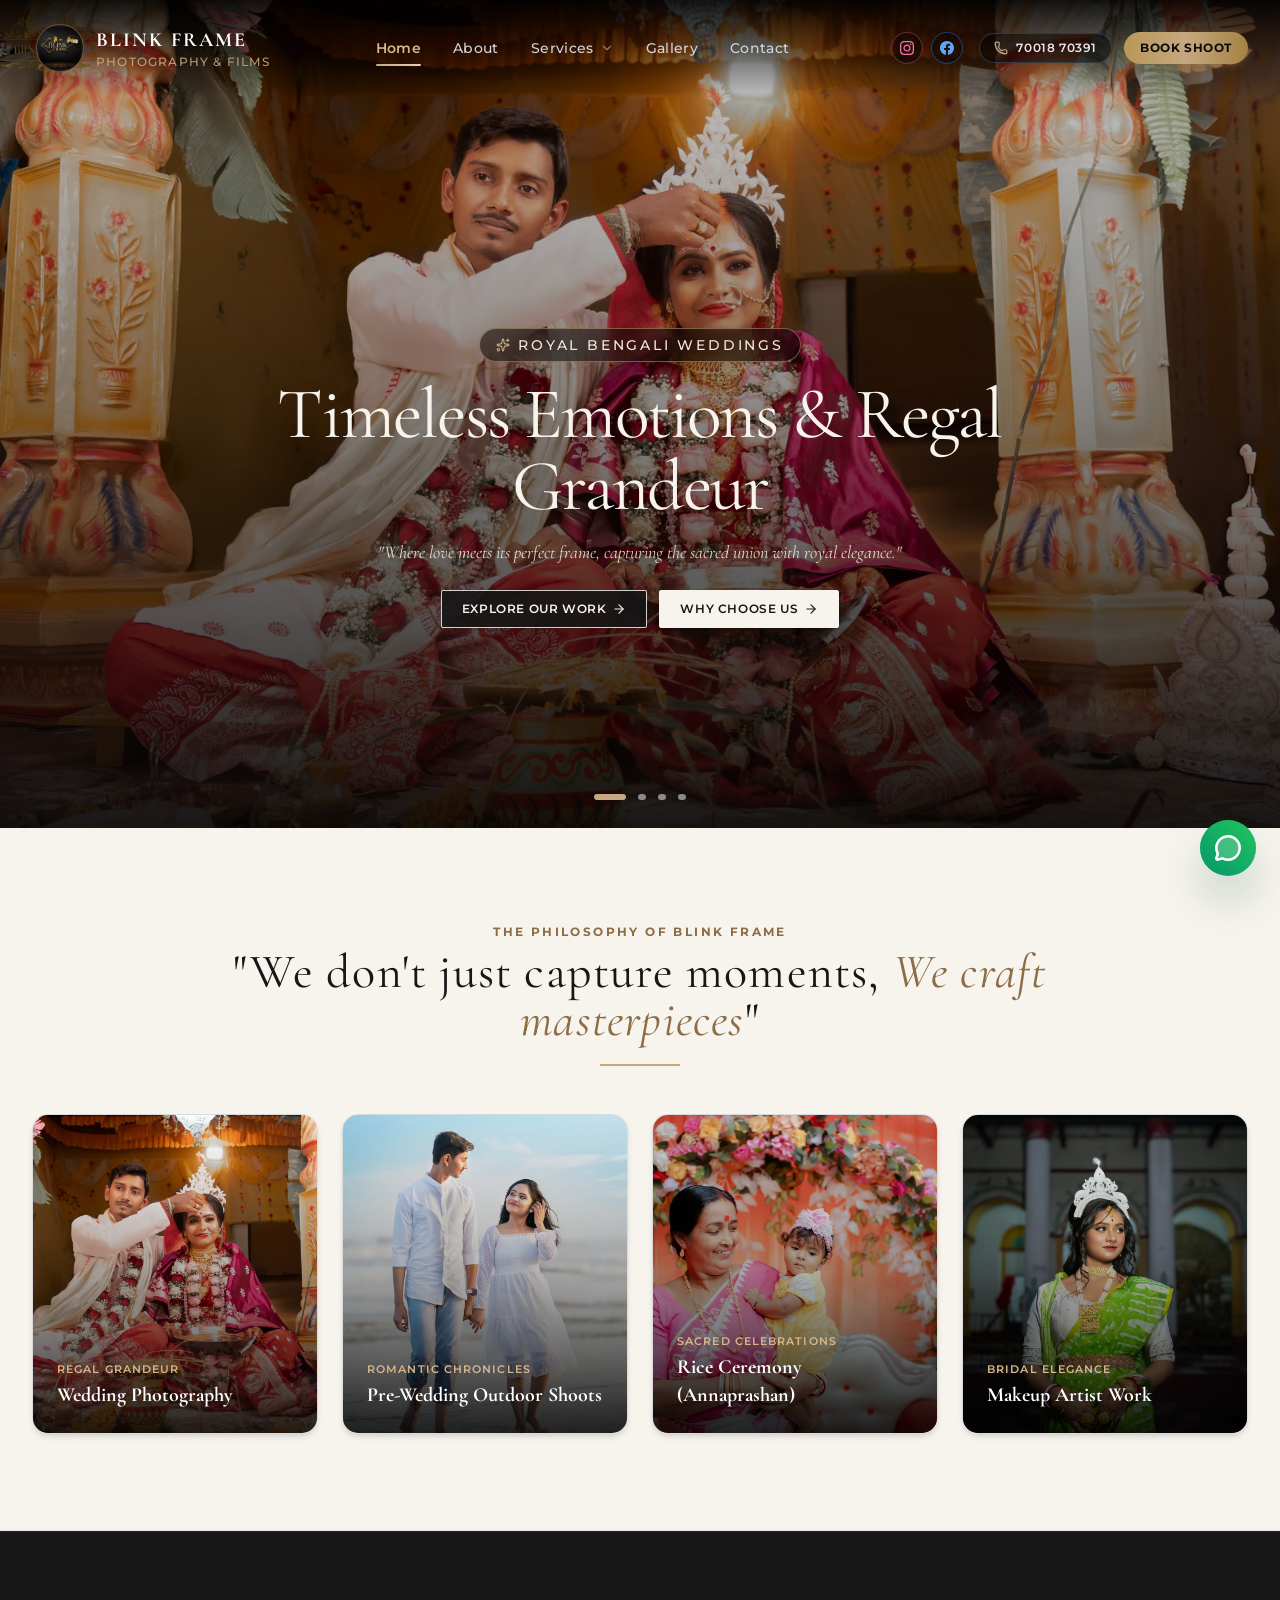
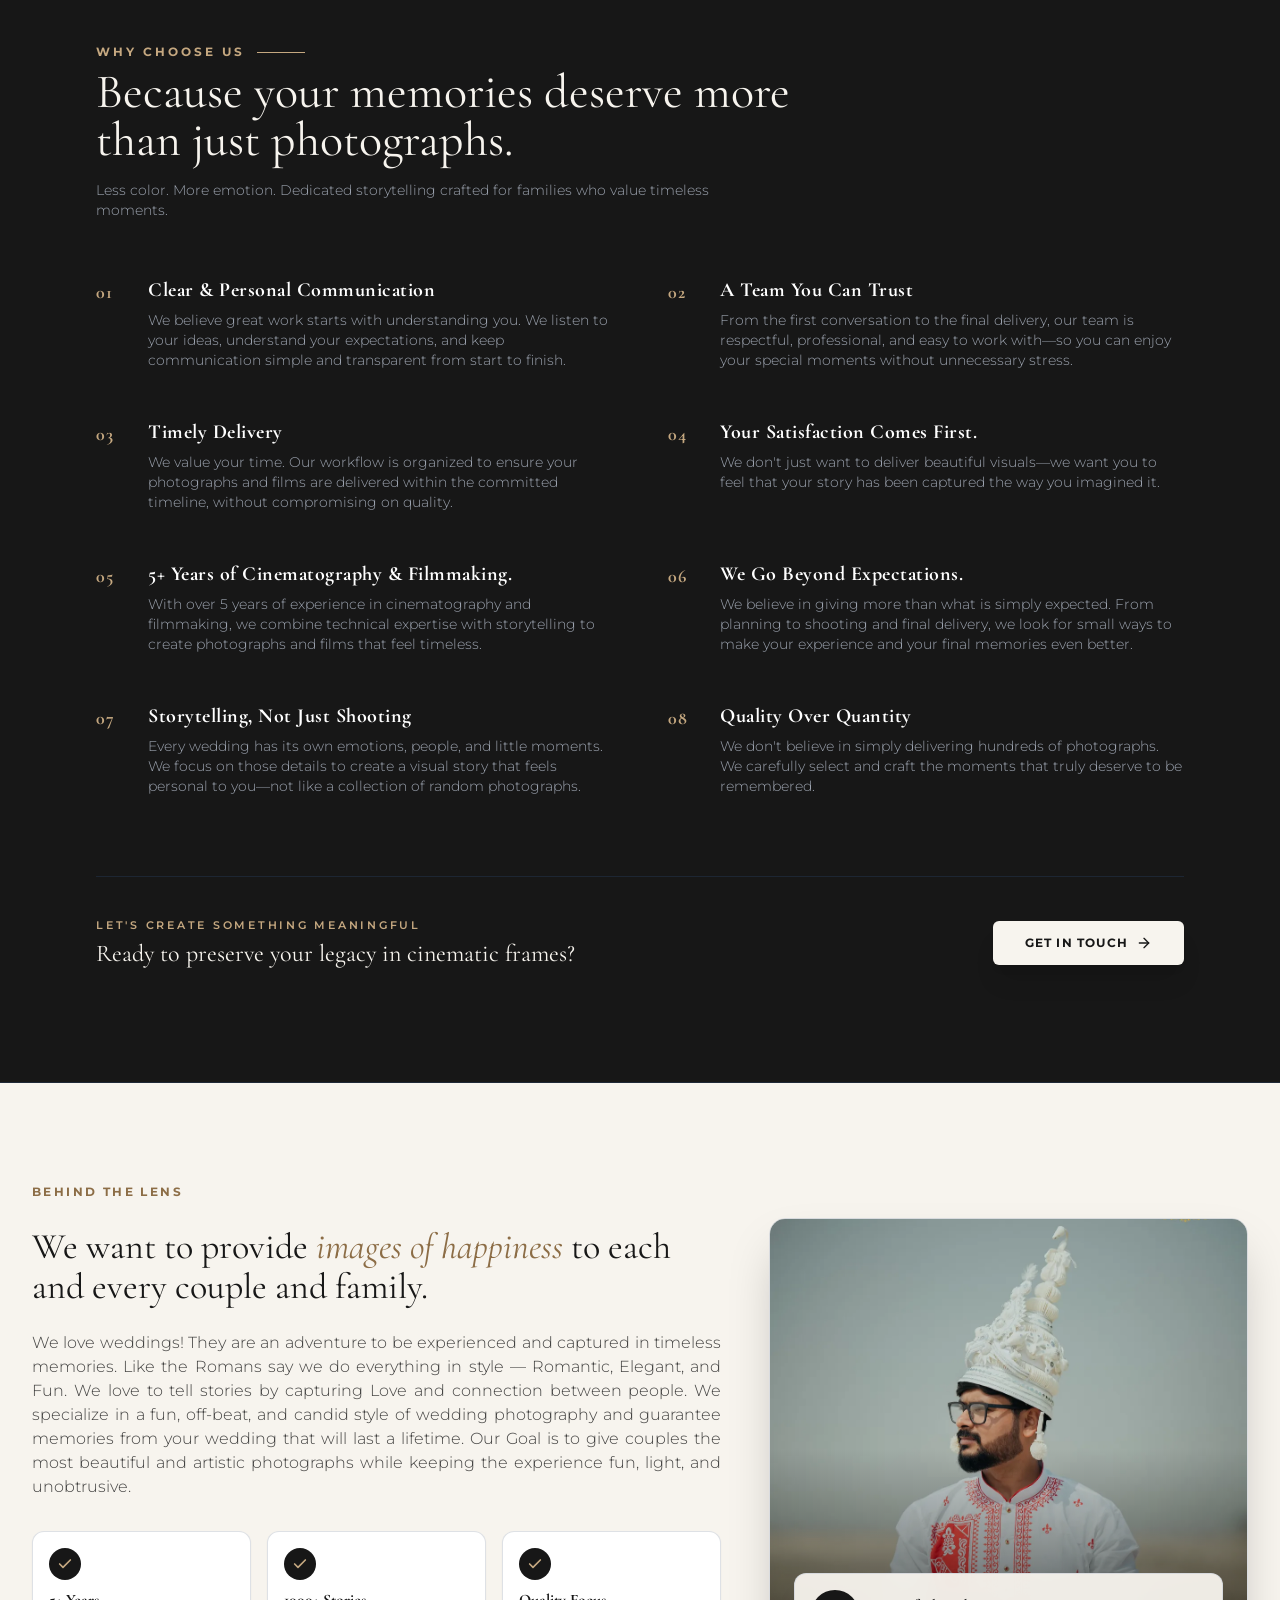
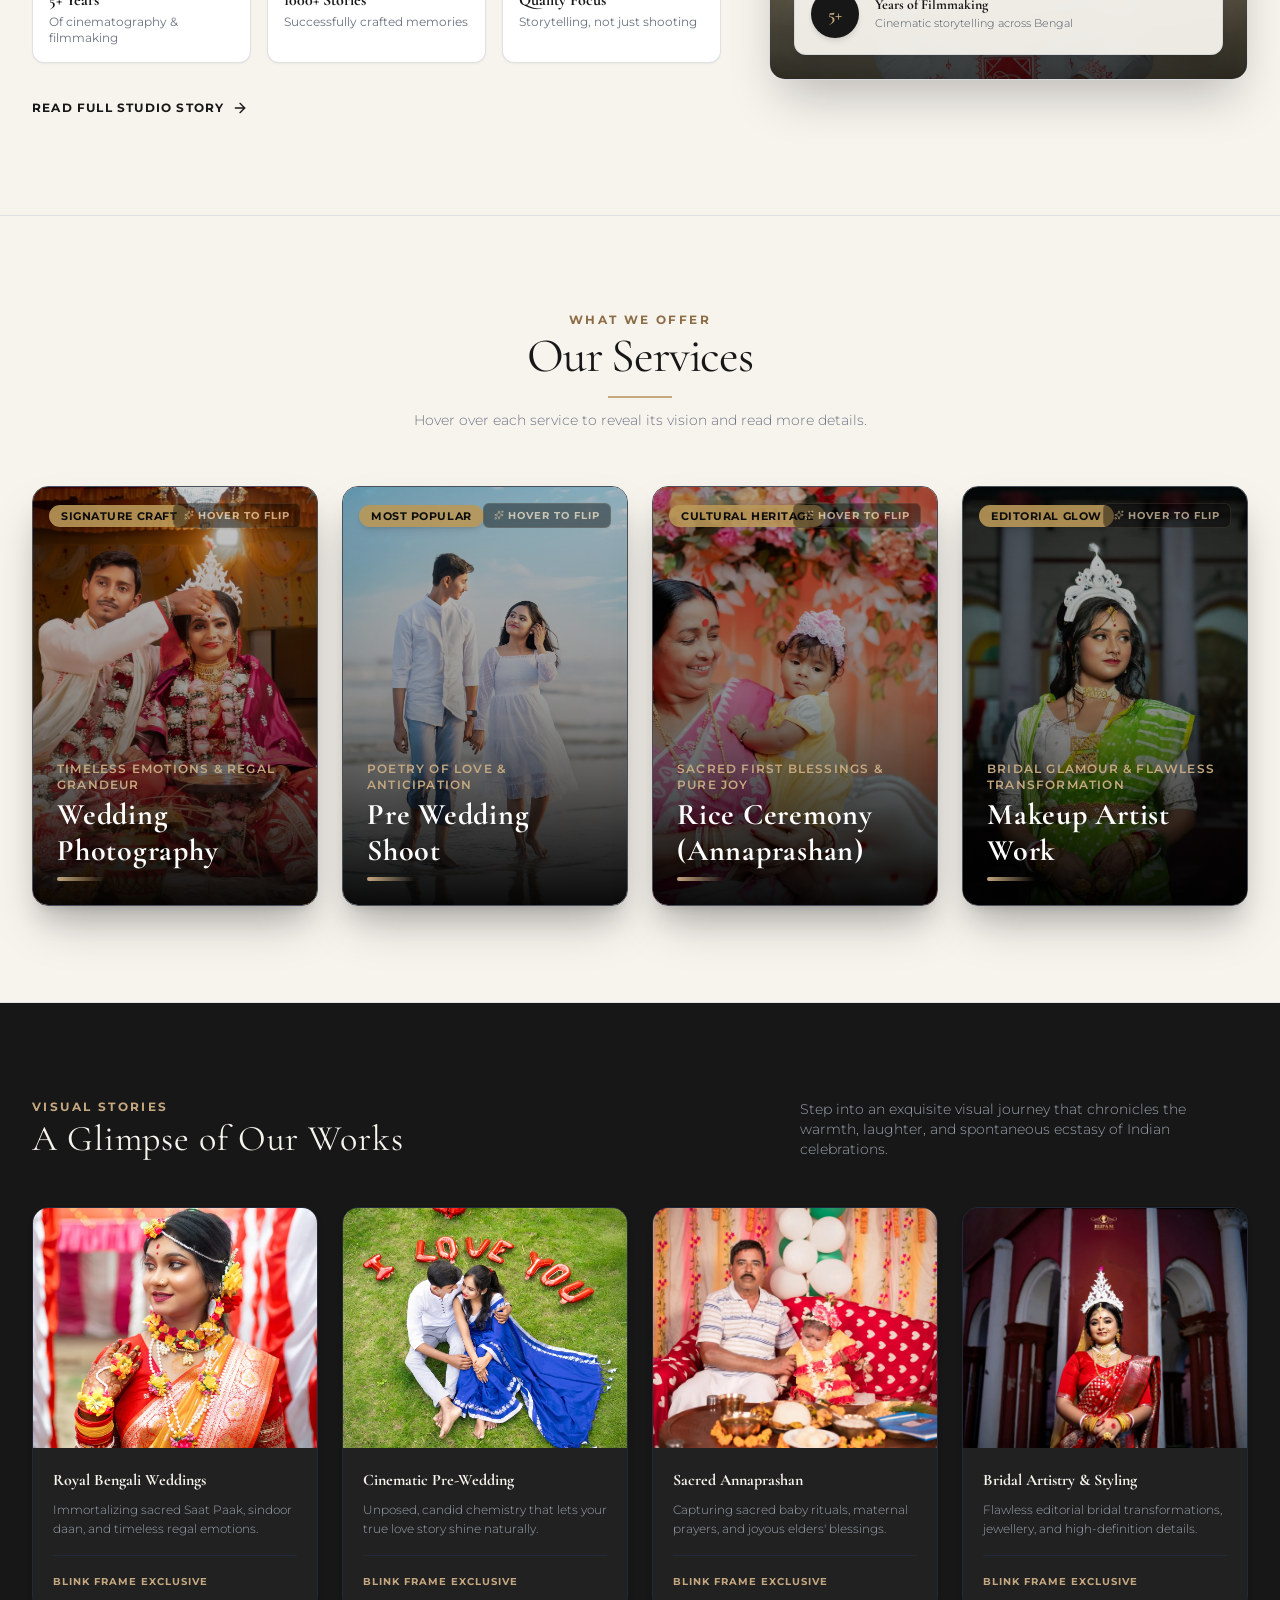
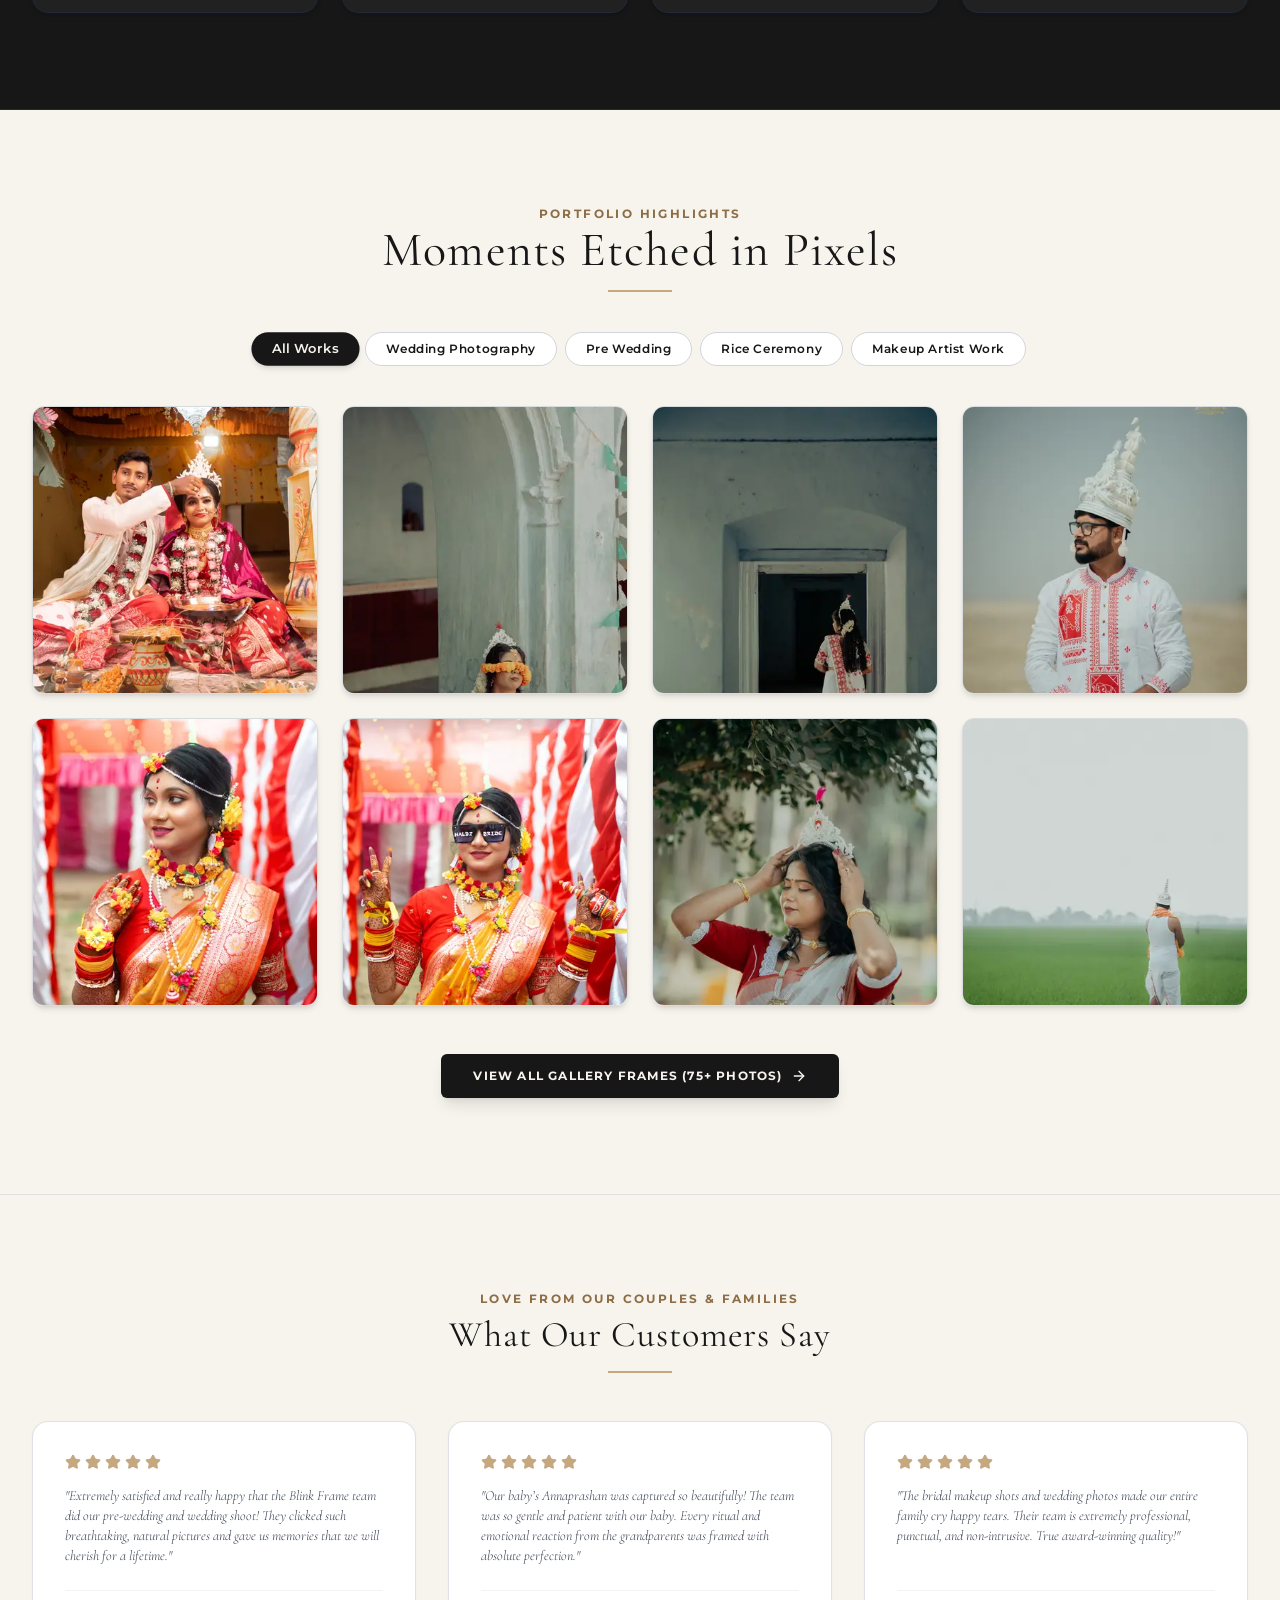
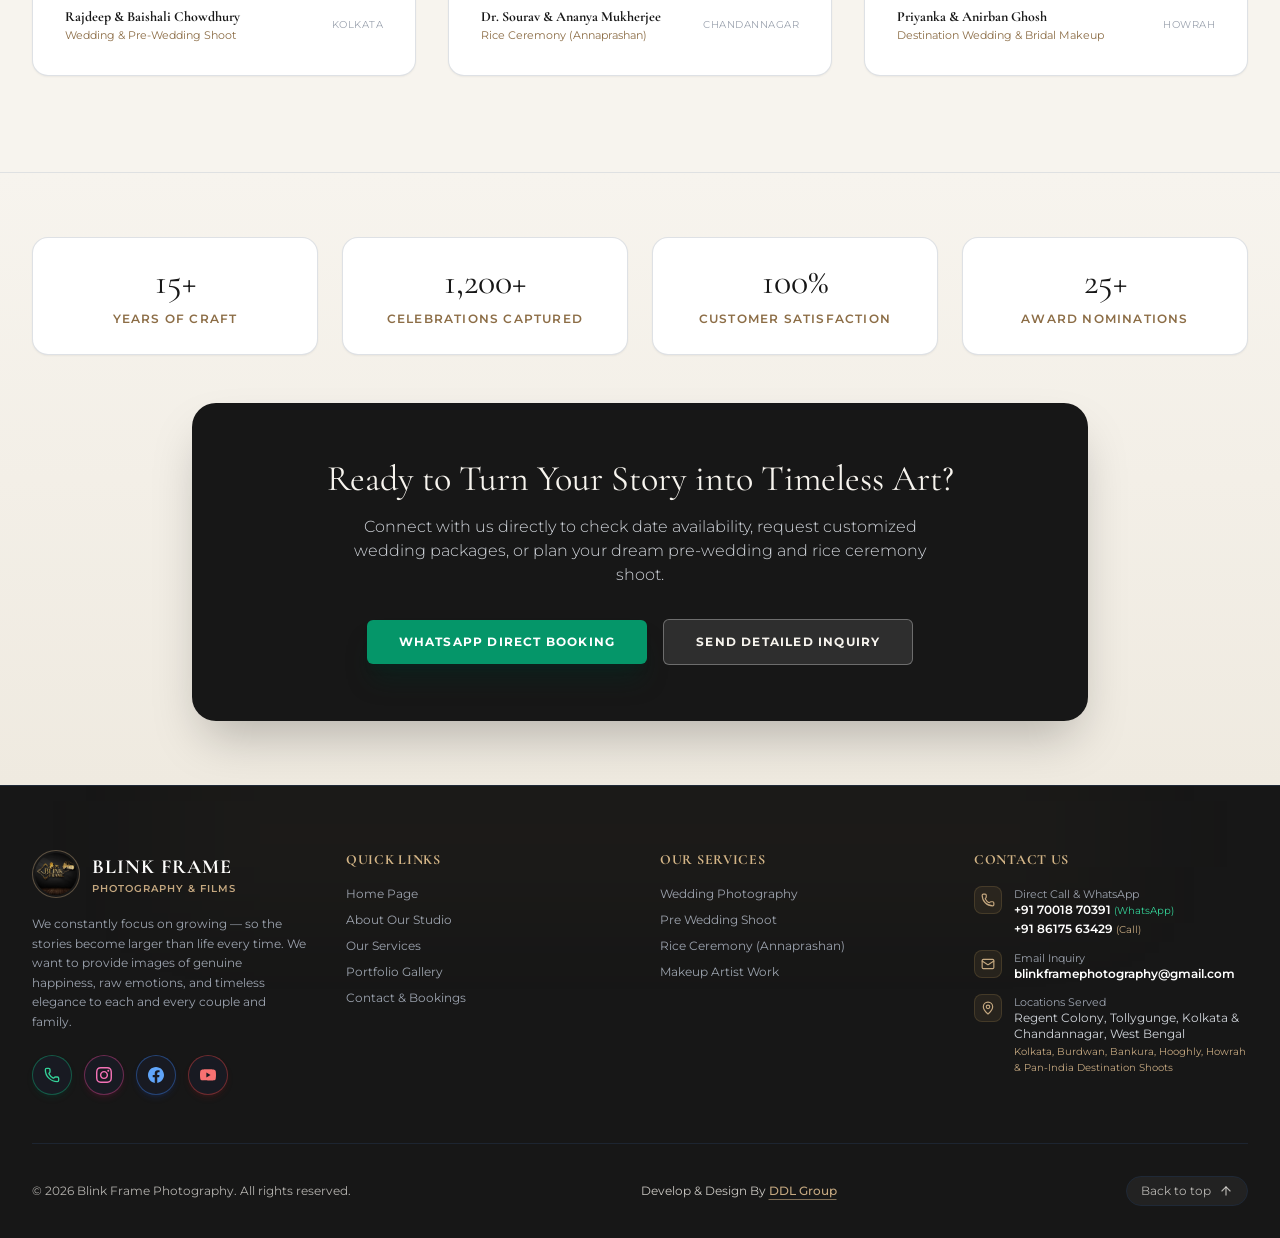
==== commit d42ab930: "Deploy Blink Frame Photography website with 4 categories (Wedding, Pre-Wedding, Rice Ceremony, Makeu" ====
--- a/index.html
+++ b/index.html
@@ -137,8 +137,8 @@
     ]
   }
   </script>
-  <script type="module" crossorigin src="/assets/main-BBRk0kRC.js"></script>
-  <link rel="stylesheet" crossorigin href="/assets/main-OzJKU6vH.css">
+  <script type="module" crossorigin src="/assets/main-BsfXVjH-.js"></script>
+  <link rel="stylesheet" crossorigin href="/assets/main-BEPhd23z.css">
 </head>
 <body class="bg-[#F7F4EE] text-[#171717] font-sans antialiased selection:bg-[#C5A880] selection:text-[#171717] overflow-x-hidden">
   <div id="root"></div>
--- a/assets/main-BEPhd23z.css
+++ b/assets/main-BEPhd23z.css
@@ -0,0 +1 @@
+*,:before,:after{--tw-border-spacing-x: 0;--tw-border-spacing-y: 0;--tw-translate-x: 0;--tw-translate-y: 0;--tw-rotate: 0;--tw-skew-x: 0;--tw-skew-y: 0;--tw-scale-x: 1;--tw-scale-y: 1;--tw-pan-x: ;--tw-pan-y: ;--tw-pinch-zoom: ;--tw-scroll-snap-strictness: proximity;--tw-gradient-from-position: ;--tw-gradient-via-position: ;--tw-gradient-to-position: ;--tw-ordinal: ;--tw-slashed-zero: ;--tw-numeric-figure: ;--tw-numeric-spacing: ;--tw-numeric-fraction: ;--tw-ring-inset: ;--tw-ring-offset-width: 0px;--tw-ring-offset-color: #fff;--tw-ring-color: rgb(59 130 246 / .5);--tw-ring-offset-shadow: 0 0 #0000;--tw-ring-shadow: 0 0 #0000;--tw-shadow: 0 0 #0000;--tw-shadow-colored: 0 0 #0000;--tw-blur: ;--tw-brightness: ;--tw-contrast: ;--tw-grayscale: ;--tw-hue-rotate: ;--tw-invert: ;--tw-saturate: ;--tw-sepia: ;--tw-drop-shadow: ;--tw-backdrop-blur: ;--tw-backdrop-brightness: ;--tw-backdrop-contrast: ;--tw-backdrop-grayscale: ;--tw-backdrop-hue-rotate: ;--tw-backdrop-invert: ;--tw-backdrop-opacity: ;--tw-backdrop-saturate: ;--tw-backdrop-sepia: ;--tw-contain-size: ;--tw-contain-layout: ;--tw-contain-paint: ;--tw-contain-style: }::backdrop{--tw-border-spacing-x: 0;--tw-border-spacing-y: 0;--tw-translate-x: 0;--tw-translate-y: 0;--tw-rotate: 0;--tw-skew-x: 0;--tw-skew-y: 0;--tw-scale-x: 1;--tw-scale-y: 1;--tw-pan-x: ;--tw-pan-y: ;--tw-pinch-zoom: ;--tw-scroll-snap-strictness: proximity;--tw-gradient-from-position: ;--tw-gradient-via-position: ;--tw-gradient-to-position: ;--tw-ordinal: ;--tw-slashed-zero: ;--tw-numeric-figure: ;--tw-numeric-spacing: ;--tw-numeric-fraction: ;--tw-ring-inset: ;--tw-ring-offset-width: 0px;--tw-ring-offset-color: #fff;--tw-ring-color: rgb(59 130 246 / .5);--tw-ring-offset-shadow: 0 0 #0000;--tw-ring-shadow: 0 0 #0000;--tw-shadow: 0 0 #0000;--tw-shadow-colored: 0 0 #0000;--tw-blur: ;--tw-brightness: ;--tw-contrast: ;--tw-grayscale: ;--tw-hue-rotate: ;--tw-invert: ;--tw-saturate: ;--tw-sepia: ;--tw-drop-shadow: ;--tw-backdrop-blur: ;--tw-backdrop-brightness: ;--tw-backdrop-contrast: ;--tw-backdrop-grayscale: ;--tw-backdrop-hue-rotate: ;--tw-backdrop-invert: ;--tw-backdrop-opacity: ;--tw-backdrop-saturate: ;--tw-backdrop-sepia: ;--tw-contain-size: ;--tw-contain-layout: ;--tw-contain-paint: ;--tw-contain-style: }*,:before,:after{box-sizing:border-box;border-width:0;border-style:solid;border-color:#e5e7eb}:before,:after{--tw-content: ""}html,:host{line-height:1.5;-webkit-text-size-adjust:100%;-moz-tab-size:4;-o-tab-size:4;tab-size:4;font-family:Montserrat,system-ui,sans-serif;font-feature-settings:normal;font-variation-settings:normal;-webkit-tap-highlight-color:transparent}body{margin:0;line-height:inherit}hr{height:0;color:inherit;border-top-width:1px}abbr:where([title]){-webkit-text-decoration:underline dotted;text-decoration:underline dotted}h1,h2,h3,h4,h5,h6{font-size:inherit;font-weight:inherit}a{color:inherit;text-decoration:inherit}b,strong{font-weight:bolder}code,kbd,samp,pre{font-family:ui-monospace,SFMono-Regular,Menlo,Monaco,Consolas,Liberation Mono,Courier New,monospace;font-feature-settings:normal;font-variation-settings:normal;font-size:1em}small{font-size:80%}sub,sup{font-size:75%;line-height:0;position:relative;vertical-align:baseline}sub{bottom:-.25em}sup{top:-.5em}table{text-indent:0;border-color:inherit;border-collapse:collapse}button,input,optgroup,select,textarea{font-family:inherit;font-feature-settings:inherit;font-variation-settings:inherit;font-size:100%;font-weight:inherit;line-height:inherit;letter-spacing:inherit;color:inherit;margin:0;padding:0}button,select{text-transform:none}button,input:where([type=button]),input:where([type=reset]),input:where([type=submit]){-webkit-appearance:button;background-color:transparent;background-image:none}:-moz-focusring{outline:auto}:-moz-ui-invalid{box-shadow:none}progress{vertical-align:baseline}::-webkit-inner-spin-button,::-webkit-outer-spin-button{height:auto}[type=search]{-webkit-appearance:textfield;outline-offset:-2px}::-webkit-search-decoration{-webkit-appearance:none}::-webkit-file-upload-button{-webkit-appearance:button;font:inherit}summary{display:list-item}blockquote,dl,dd,h1,h2,h3,h4,h5,h6,hr,figure,p,pre{margin:0}fieldset{margin:0;padding:0}legend{padding:0}ol,ul,menu{list-style:none;margin:0;padding:0}dialog{padding:0}textarea{resize:vertical}input::-moz-placeholder,textarea::-moz-placeholder{opacity:1;color:#9ca3af}input::placeholder,textarea::placeholder{opacity:1;color:#9ca3af}button,[role=button]{cursor:pointer}:disabled{cursor:default}img,svg,video,canvas,audio,iframe,embed,object{display:block;vertical-align:middle}img,video{max-width:100%;height:auto}[hidden]:where(:not([hidden=until-found])){display:none}.pointer-events-none{pointer-events:none}.pointer-events-auto{pointer-events:auto}.fixed{position:fixed}.absolute{position:absolute}.relative{position:relative}.sticky{position:sticky}.inset-0{top:0;right:0;bottom:0;left:0}.inset-x-0{left:0;right:0}.inset-x-4{left:1rem;right:1rem}.-bottom-6{bottom:-1.5rem}.-left-\[9999px\]{left:-9999px}.bottom-0{bottom:0}.bottom-4{bottom:1rem}.bottom-6{bottom:1.5rem}.left-0{left:0}.left-1\/2{left:50%}.left-2{left:.5rem}.left-4{left:1rem}.left-6{left:1.5rem}.right-0{right:0}.right-2{right:.5rem}.right-4{right:1rem}.right-6{right:1.5rem}.top-0{top:0}.top-4{top:1rem}.top-full{top:100%}.-z-10{z-index:-10}.-z-50{z-index:-50}.z-0{z-index:0}.z-10{z-index:10}.z-20{z-index:20}.z-40{z-index:40}.z-50{z-index:50}.mx-auto{margin-left:auto;margin-right:auto}.my-auto{margin-top:auto;margin-bottom:auto}.mb-1{margin-bottom:.25rem}.mb-1\.5{margin-bottom:.375rem}.mb-10{margin-bottom:2.5rem}.mb-12{margin-bottom:3rem}.mb-14{margin-bottom:3.5rem}.mb-2{margin-bottom:.5rem}.mb-3{margin-bottom:.75rem}.mb-4{margin-bottom:1rem}.mb-5{margin-bottom:1.25rem}.mb-6{margin-bottom:1.5rem}.mb-8{margin-bottom:2rem}.ml-1{margin-left:.25rem}.mr-1{margin-right:.25rem}.mr-3{margin-right:.75rem}.mt-0\.5{margin-top:.125rem}.mt-1{margin-top:.25rem}.mt-12{margin-top:3rem}.mt-16{margin-top:4rem}.mt-2{margin-top:.5rem}.mt-20{margin-top:5rem}.mt-3{margin-top:.75rem}.mt-4{margin-top:1rem}.mt-5{margin-top:1.25rem}.mt-8{margin-top:2rem}.line-clamp-2{overflow:hidden;display:-webkit-box;-webkit-box-orient:vertical;-webkit-line-clamp:2}.block{display:block}.inline-block{display:inline-block}.flex{display:flex}.inline-flex{display:inline-flex}.grid{display:grid}.hidden{display:none}.h-0\.5{height:.125rem}.h-1{height:.25rem}.h-1\.5{height:.375rem}.h-10{height:2.5rem}.h-11{height:2.75rem}.h-12{height:3rem}.h-2{height:.5rem}.h-2\.5{height:.625rem}.h-24{height:6rem}.h-3{height:.75rem}.h-3\.5{height:.875rem}.h-4{height:1rem}.h-5{height:1.25rem}.h-6{height:1.5rem}.h-60{height:15rem}.h-64{height:16rem}.h-7{height:1.75rem}.h-72{height:18rem}.h-8{height:2rem}.h-9{height:2.25rem}.h-\[420px\]{height:420px}.h-\[460px\]{height:460px}.h-\[92vh\]{height:92vh}.h-auto{height:auto}.h-full{height:100%}.h-px{height:1px}.max-h-\[80vh\]{max-height:80vh}.max-h-\[82vh\]{max-height:82vh}.max-h-\[920px\]{max-height:920px}.min-h-\[600px\]{min-height:600px}.min-h-full{min-height:100%}.min-h-screen{min-height:100vh}.w-1\.5{width:.375rem}.w-10{width:2.5rem}.w-11{width:2.75rem}.w-12{width:3rem}.w-16{width:4rem}.w-2{width:.5rem}.w-2\.5{width:.625rem}.w-20{width:5rem}.w-3{width:.75rem}.w-3\.5{width:.875rem}.w-3\/4{width:75%}.w-4{width:1rem}.w-5{width:1.25rem}.w-6{width:1.5rem}.w-7{width:1.75rem}.w-72{width:18rem}.w-8{width:2rem}.w-9{width:2.25rem}.w-auto{width:auto}.w-full{width:100%}.max-w-2xl{max-width:42rem}.max-w-3xl{max-width:48rem}.max-w-4xl{max-width:56rem}.max-w-5xl{max-width:64rem}.max-w-6xl{max-width:72rem}.max-w-7xl{max-width:80rem}.max-w-\[200px\]{max-width:200px}.max-w-full{max-width:100%}.max-w-md{max-width:28rem}.max-w-xl{max-width:36rem}.flex-1{flex:1 1 0%}.flex-shrink-0{flex-shrink:0}.flex-grow{flex-grow:1}.-translate-x-1\/2{--tw-translate-x: -50%;transform:translate(var(--tw-translate-x),var(--tw-translate-y)) rotate(var(--tw-rotate)) skew(var(--tw-skew-x)) skewY(var(--tw-skew-y)) scaleX(var(--tw-scale-x)) scaleY(var(--tw-scale-y))}.rotate-180{--tw-rotate: 180deg;transform:translate(var(--tw-translate-x),var(--tw-translate-y)) rotate(var(--tw-rotate)) skew(var(--tw-skew-x)) skewY(var(--tw-skew-y)) scaleX(var(--tw-scale-x)) scaleY(var(--tw-scale-y))}.scale-100{--tw-scale-x: 1;--tw-scale-y: 1;transform:translate(var(--tw-translate-x),var(--tw-translate-y)) rotate(var(--tw-rotate)) skew(var(--tw-skew-x)) skewY(var(--tw-skew-y)) scaleX(var(--tw-scale-x)) scaleY(var(--tw-scale-y))}.scale-105{--tw-scale-x: 1.05;--tw-scale-y: 1.05;transform:translate(var(--tw-translate-x),var(--tw-translate-y)) rotate(var(--tw-rotate)) skew(var(--tw-skew-x)) skewY(var(--tw-skew-y)) scaleX(var(--tw-scale-x)) scaleY(var(--tw-scale-y))}.scale-\[1\.01\]{--tw-scale-x: 1.01;--tw-scale-y: 1.01;transform:translate(var(--tw-translate-x),var(--tw-translate-y)) rotate(var(--tw-rotate)) skew(var(--tw-skew-x)) skewY(var(--tw-skew-y)) scaleX(var(--tw-scale-x)) scaleY(var(--tw-scale-y))}.transform{transform:translate(var(--tw-translate-x),var(--tw-translate-y)) rotate(var(--tw-rotate)) skew(var(--tw-skew-x)) skewY(var(--tw-skew-y)) scaleX(var(--tw-scale-x)) scaleY(var(--tw-scale-y))}@keyframes ping{75%,to{transform:scale(2);opacity:0}}.animate-ping{animation:ping 1s cubic-bezier(0,0,.2,1) infinite}@keyframes pulse{50%{opacity:.5}}.animate-pulse{animation:pulse 2s cubic-bezier(.4,0,.6,1) infinite}.cursor-pointer{cursor:pointer}.select-none{-webkit-user-select:none;-moz-user-select:none;user-select:none}.grid-cols-1{grid-template-columns:repeat(1,minmax(0,1fr))}.grid-cols-2{grid-template-columns:repeat(2,minmax(0,1fr))}.flex-row{flex-direction:row}.flex-col{flex-direction:column}.flex-wrap{flex-wrap:wrap}.items-start{align-items:flex-start}.items-center{align-items:center}.justify-start{justify-content:flex-start}.justify-end{justify-content:flex-end}.justify-center{justify-content:center}.justify-between{justify-content:space-between}.gap-0\.5{gap:.125rem}.gap-1{gap:.25rem}.gap-1\.5{gap:.375rem}.gap-10{gap:2.5rem}.gap-12{gap:3rem}.gap-2{gap:.5rem}.gap-2\.5{gap:.625rem}.gap-3{gap:.75rem}.gap-4{gap:1rem}.gap-6{gap:1.5rem}.gap-8{gap:2rem}.gap-x-14{-moz-column-gap:3.5rem;column-gap:3.5rem}.gap-y-10{row-gap:2.5rem}.space-x-2>:not([hidden])~:not([hidden]){--tw-space-x-reverse: 0;margin-right:calc(.5rem * var(--tw-space-x-reverse));margin-left:calc(.5rem * calc(1 - var(--tw-space-x-reverse)))}.space-x-3>:not([hidden])~:not([hidden]){--tw-space-x-reverse: 0;margin-right:calc(.75rem * var(--tw-space-x-reverse));margin-left:calc(.75rem * calc(1 - var(--tw-space-x-reverse)))}.space-x-8>:not([hidden])~:not([hidden]){--tw-space-x-reverse: 0;margin-right:calc(2rem * var(--tw-space-x-reverse));margin-left:calc(2rem * calc(1 - var(--tw-space-x-reverse)))}.space-y-1\.5>:not([hidden])~:not([hidden]){--tw-space-y-reverse: 0;margin-top:calc(.375rem * calc(1 - var(--tw-space-y-reverse)));margin-bottom:calc(.375rem * var(--tw-space-y-reverse))}.space-y-16>:not([hidden])~:not([hidden]){--tw-space-y-reverse: 0;margin-top:calc(4rem * calc(1 - var(--tw-space-y-reverse)));margin-bottom:calc(4rem * var(--tw-space-y-reverse))}.space-y-2>:not([hidden])~:not([hidden]){--tw-space-y-reverse: 0;margin-top:calc(.5rem * calc(1 - var(--tw-space-y-reverse)));margin-bottom:calc(.5rem * var(--tw-space-y-reverse))}.space-y-2\.5>:not([hidden])~:not([hidden]){--tw-space-y-reverse: 0;margin-top:calc(.625rem * calc(1 - var(--tw-space-y-reverse)));margin-bottom:calc(.625rem * var(--tw-space-y-reverse))}.space-y-3>:not([hidden])~:not([hidden]){--tw-space-y-reverse: 0;margin-top:calc(.75rem * calc(1 - var(--tw-space-y-reverse)));margin-bottom:calc(.75rem * var(--tw-space-y-reverse))}.space-y-4>:not([hidden])~:not([hidden]){--tw-space-y-reverse: 0;margin-top:calc(1rem * calc(1 - var(--tw-space-y-reverse)));margin-bottom:calc(1rem * var(--tw-space-y-reverse))}.space-y-5>:not([hidden])~:not([hidden]){--tw-space-y-reverse: 0;margin-top:calc(1.25rem * calc(1 - var(--tw-space-y-reverse)));margin-bottom:calc(1.25rem * var(--tw-space-y-reverse))}.space-y-6>:not([hidden])~:not([hidden]){--tw-space-y-reverse: 0;margin-top:calc(1.5rem * calc(1 - var(--tw-space-y-reverse)));margin-bottom:calc(1.5rem * var(--tw-space-y-reverse))}.divide-y>:not([hidden])~:not([hidden]){--tw-divide-y-reverse: 0;border-top-width:calc(1px * calc(1 - var(--tw-divide-y-reverse)));border-bottom-width:calc(1px * var(--tw-divide-y-reverse))}.divide-gray-800>:not([hidden])~:not([hidden]){--tw-divide-opacity: 1;border-color:rgb(31 41 55 / var(--tw-divide-opacity, 1))}.overflow-hidden{overflow:hidden}.overflow-y-auto{overflow-y:auto}.overflow-x-hidden{overflow-x:hidden}.overscroll-contain{overscroll-behavior:contain}.scroll-smooth{scroll-behavior:smooth}.truncate{overflow:hidden;text-overflow:ellipsis;white-space:nowrap}.whitespace-nowrap{white-space:nowrap}.break-all{word-break:break-all}.rounded-2xl{border-radius:1rem}.rounded-3xl{border-radius:1.5rem}.rounded-full{border-radius:9999px}.rounded-lg{border-radius:.5rem}.rounded-md{border-radius:.375rem}.rounded-none{border-radius:0}.rounded-sm{border-radius:.125rem}.rounded-xl{border-radius:.75rem}.border{border-width:1px}.border-2{border-width:2px}.border-y{border-top-width:1px;border-bottom-width:1px}.border-b{border-bottom-width:1px}.border-t{border-top-width:1px}.border-t-2{border-top-width:2px}.border-\[\#171717\]\/15{border-color:#17171726}.border-\[\#2a2a2a\]{--tw-border-opacity: 1;border-color:rgb(42 42 42 / var(--tw-border-opacity, 1))}.border-\[\#C5A880\]{--tw-border-opacity: 1;border-color:rgb(197 168 128 / var(--tw-border-opacity, 1))}.border-\[\#C5A880\]\/50{border-color:#c5a88080}.border-\[\#C5A880\]\/60{border-color:#c5a88099}.border-\[\#F7F4EE\]{--tw-border-opacity: 1;border-color:rgb(247 244 238 / var(--tw-border-opacity, 1))}.border-blue-500\/40{border-color:#3b82f666}.border-emerald-300{--tw-border-opacity: 1;border-color:rgb(110 231 183 / var(--tw-border-opacity, 1))}.border-emerald-500\/40{border-color:#10b98166}.border-gold-400\/20{border-color:#c5a88033}.border-gold-400\/30{border-color:#c5a8804d}.border-gold-400\/40{border-color:#c5a88066}.border-gold-400\/60{border-color:#c5a88099}.border-gold-400\/80{border-color:#c5a880cc}.border-gold-500\/20{border-color:#b8975833}.border-gray-100{--tw-border-opacity: 1;border-color:rgb(243 244 246 / var(--tw-border-opacity, 1))}.border-gray-200{--tw-border-opacity: 1;border-color:rgb(229 231 235 / var(--tw-border-opacity, 1))}.border-gray-200\/70{border-color:#e5e7ebb3}.border-gray-300{--tw-border-opacity: 1;border-color:rgb(209 213 219 / var(--tw-border-opacity, 1))}.border-gray-300\/60{border-color:#d1d5db99}.border-gray-300\/70{border-color:#d1d5dbb3}.border-gray-300\/80{border-color:#d1d5dbcc}.border-gray-700{--tw-border-opacity: 1;border-color:rgb(55 65 81 / var(--tw-border-opacity, 1))}.border-gray-700\/80{border-color:#374151cc}.border-gray-800{--tw-border-opacity: 1;border-color:rgb(31 41 55 / var(--tw-border-opacity, 1))}.border-gray-800\/80{border-color:#1f2937cc}.border-gray-800\/90{border-color:#1f2937e6}.border-pink-500\/40{border-color:#ec489966}.border-red-500\/40{border-color:#ef444466}.border-rose-300{--tw-border-opacity: 1;border-color:rgb(253 164 175 / var(--tw-border-opacity, 1))}.border-white{--tw-border-opacity: 1;border-color:rgb(255 255 255 / var(--tw-border-opacity, 1))}.border-white\/20{border-color:#fff3}.border-white\/30{border-color:#ffffff4d}.border-white\/80{border-color:#fffc}.bg-\[\#07080d\]\/95{background-color:#07080df2}.bg-\[\#0e1017\]{--tw-bg-opacity: 1;background-color:rgb(14 16 23 / var(--tw-bg-opacity, 1))}.bg-\[\#11131c\]{--tw-bg-opacity: 1;background-color:rgb(17 19 28 / var(--tw-bg-opacity, 1))}.bg-\[\#141620\]{--tw-bg-opacity: 1;background-color:rgb(20 22 32 / var(--tw-bg-opacity, 1))}.bg-\[\#161822\]{--tw-bg-opacity: 1;background-color:rgb(22 24 34 / var(--tw-bg-opacity, 1))}.bg-\[\#171717\]{--tw-bg-opacity: 1;background-color:rgb(23 23 23 / var(--tw-bg-opacity, 1))}.bg-\[\#171717\]\/90{background-color:#171717e6}.bg-\[\#171717\]\/95{background-color:#171717f2}.bg-\[\#18181b\]{--tw-bg-opacity: 1;background-color:rgb(24 24 27 / var(--tw-bg-opacity, 1))}.bg-\[\#181a22\]{--tw-bg-opacity: 1;background-color:rgb(24 26 34 / var(--tw-bg-opacity, 1))}.bg-\[\#181a26\]{--tw-bg-opacity: 1;background-color:rgb(24 26 38 / var(--tw-bg-opacity, 1))}.bg-\[\#181b28\]{--tw-bg-opacity: 1;background-color:rgb(24 27 40 / var(--tw-bg-opacity, 1))}.bg-\[\#1877F2\]{--tw-bg-opacity: 1;background-color:rgb(24 119 242 / var(--tw-bg-opacity, 1))}.bg-\[\#212121\]{--tw-bg-opacity: 1;background-color:rgb(33 33 33 / var(--tw-bg-opacity, 1))}.bg-\[\#222222\]{--tw-bg-opacity: 1;background-color:rgb(34 34 34 / var(--tw-bg-opacity, 1))}.bg-\[\#C5A880\]{--tw-bg-opacity: 1;background-color:rgb(197 168 128 / var(--tw-bg-opacity, 1))}.bg-\[\#EFECE4\]{--tw-bg-opacity: 1;background-color:rgb(239 236 228 / var(--tw-bg-opacity, 1))}.bg-\[\#F7F4EE\]{--tw-bg-opacity: 1;background-color:rgb(247 244 238 / var(--tw-bg-opacity, 1))}.bg-\[\#F7F4EE\]\/95{background-color:#f7f4eef2}.bg-black{--tw-bg-opacity: 1;background-color:rgb(0 0 0 / var(--tw-bg-opacity, 1))}.bg-black\/10{background-color:#0000001a}.bg-black\/20{background-color:#0003}.bg-black\/40{background-color:#0006}.bg-black\/50{background-color:#00000080}.bg-black\/60{background-color:#0009}.bg-black\/95{background-color:#000000f2}.bg-emerald-400{--tw-bg-opacity: 1;background-color:rgb(52 211 153 / var(--tw-bg-opacity, 1))}.bg-emerald-50{--tw-bg-opacity: 1;background-color:rgb(236 253 245 / var(--tw-bg-opacity, 1))}.bg-emerald-500{--tw-bg-opacity: 1;background-color:rgb(16 185 129 / var(--tw-bg-opacity, 1))}.bg-emerald-600{--tw-bg-opacity: 1;background-color:rgb(5 150 105 / var(--tw-bg-opacity, 1))}.bg-gold-500\/10{background-color:#b897581a}.bg-gold-500\/5{background-color:#b897580d}.bg-gold-500\/90{background-color:#b89758e6}.bg-obsidian-850\/80{background-color:#1d1d1dcc}.bg-obsidian-900{--tw-bg-opacity: 1;background-color:rgb(23 23 23 / var(--tw-bg-opacity, 1))}.bg-obsidian-900\/80{background-color:#171717cc}.bg-obsidian-900\/90{background-color:#171717e6}.bg-obsidian-950\/80{background-color:#0c0c0ccc}.bg-obsidian-950\/95{background-color:#0c0c0cf2}.bg-rose-50{--tw-bg-opacity: 1;background-color:rgb(255 241 242 / var(--tw-bg-opacity, 1))}.bg-white{--tw-bg-opacity: 1;background-color:rgb(255 255 255 / var(--tw-bg-opacity, 1))}.bg-white\/10{background-color:#ffffff1a}.bg-white\/5{background-color:#ffffff0d}.bg-white\/50{background-color:#ffffff80}.bg-gradient-to-b{background-image:linear-gradient(to bottom,var(--tw-gradient-stops))}.bg-gradient-to-r{background-image:linear-gradient(to right,var(--tw-gradient-stops))}.bg-gradient-to-t{background-image:linear-gradient(to top,var(--tw-gradient-stops))}.bg-gradient-to-tr{background-image:linear-gradient(to top right,var(--tw-gradient-stops))}.from-\[\#833ab4\]{--tw-gradient-from: #833ab4 var(--tw-gradient-from-position);--tw-gradient-to: rgb(131 58 180 / 0) var(--tw-gradient-to-position);--tw-gradient-stops: var(--tw-gradient-from), var(--tw-gradient-to)}.from-\[\#E5C158\]{--tw-gradient-from: #E5C158 var(--tw-gradient-from-position);--tw-gradient-to: rgb(229 193 88 / 0) var(--tw-gradient-to-position);--tw-gradient-stops: var(--tw-gradient-from), var(--tw-gradient-to)}.from-\[\#F7F4EE\]{--tw-gradient-from: #F7F4EE var(--tw-gradient-from-position);--tw-gradient-to: rgb(247 244 238 / 0) var(--tw-gradient-to-position);--tw-gradient-stops: var(--tw-gradient-from), var(--tw-gradient-to)}.from-\[\#f9ce34\]{--tw-gradient-from: #f9ce34 var(--tw-gradient-from-position);--tw-gradient-to: rgb(249 206 52 / 0) var(--tw-gradient-to-position);--tw-gradient-stops: var(--tw-gradient-from), var(--tw-gradient-to)}.from-black\/70{--tw-gradient-from: rgb(0 0 0 / .7) var(--tw-gradient-from-position);--tw-gradient-to: rgb(0 0 0 / 0) var(--tw-gradient-to-position);--tw-gradient-stops: var(--tw-gradient-from), var(--tw-gradient-to)}.from-black\/75{--tw-gradient-from: rgb(0 0 0 / .75) var(--tw-gradient-from-position);--tw-gradient-to: rgb(0 0 0 / 0) var(--tw-gradient-to-position);--tw-gradient-stops: var(--tw-gradient-from), var(--tw-gradient-to)}.from-black\/85{--tw-gradient-from: rgb(0 0 0 / .85) var(--tw-gradient-from-position);--tw-gradient-to: rgb(0 0 0 / 0) var(--tw-gradient-to-position);--tw-gradient-stops: var(--tw-gradient-from), var(--tw-gradient-to)}.from-black\/90{--tw-gradient-from: rgb(0 0 0 / .9) var(--tw-gradient-from-position);--tw-gradient-to: rgb(0 0 0 / 0) var(--tw-gradient-to-position);--tw-gradient-stops: var(--tw-gradient-from), var(--tw-gradient-to)}.from-black\/95{--tw-gradient-from: rgb(0 0 0 / .95) var(--tw-gradient-from-position);--tw-gradient-to: rgb(0 0 0 / 0) var(--tw-gradient-to-position);--tw-gradient-stops: var(--tw-gradient-from), var(--tw-gradient-to)}.from-emerald-600{--tw-gradient-from: #059669 var(--tw-gradient-from-position);--tw-gradient-to: rgb(5 150 105 / 0) var(--tw-gradient-to-position);--tw-gradient-stops: var(--tw-gradient-from), var(--tw-gradient-to)}.from-gold-400{--tw-gradient-from: #C5A880 var(--tw-gradient-from-position);--tw-gradient-to: rgb(197 168 128 / 0) var(--tw-gradient-to-position);--tw-gradient-stops: var(--tw-gradient-from), var(--tw-gradient-to)}.from-gold-500{--tw-gradient-from: #B89758 var(--tw-gradient-from-position);--tw-gradient-to: rgb(184 151 88 / 0) var(--tw-gradient-to-position);--tw-gradient-stops: var(--tw-gradient-from), var(--tw-gradient-to)}.via-\[\#D4AF37\]{--tw-gradient-to: rgb(212 175 55 / 0) var(--tw-gradient-to-position);--tw-gradient-stops: var(--tw-gradient-from), #D4AF37 var(--tw-gradient-via-position), var(--tw-gradient-to)}.via-\[\#ee2a7b\]{--tw-gradient-to: rgb(238 42 123 / 0) var(--tw-gradient-to-position);--tw-gradient-stops: var(--tw-gradient-from), #ee2a7b var(--tw-gradient-via-position), var(--tw-gradient-to)}.via-\[\#fd1d1d\]{--tw-gradient-to: rgb(253 29 29 / 0) var(--tw-gradient-to-position);--tw-gradient-stops: var(--tw-gradient-from), #fd1d1d var(--tw-gradient-via-position), var(--tw-gradient-to)}.via-black\/25{--tw-gradient-to: rgb(0 0 0 / 0) var(--tw-gradient-to-position);--tw-gradient-stops: var(--tw-gradient-from), rgb(0 0 0 / .25) var(--tw-gradient-via-position), var(--tw-gradient-to)}.via-black\/30{--tw-gradient-to: rgb(0 0 0 / 0) var(--tw-gradient-to-position);--tw-gradient-stops: var(--tw-gradient-from), rgb(0 0 0 / .3) var(--tw-gradient-via-position), var(--tw-gradient-to)}.via-black\/40{--tw-gradient-to: rgb(0 0 0 / 0) var(--tw-gradient-to-position);--tw-gradient-stops: var(--tw-gradient-from), rgb(0 0 0 / .4) var(--tw-gradient-via-position), var(--tw-gradient-to)}.via-black\/45{--tw-gradient-to: rgb(0 0 0 / 0) var(--tw-gradient-to-position);--tw-gradient-stops: var(--tw-gradient-from), rgb(0 0 0 / .45) var(--tw-gradient-via-position), var(--tw-gradient-to)}.via-black\/50{--tw-gradient-to: rgb(0 0 0 / 0) var(--tw-gradient-to-position);--tw-gradient-stops: var(--tw-gradient-from), rgb(0 0 0 / .5) var(--tw-gradient-via-position), var(--tw-gradient-to)}.via-gold-400{--tw-gradient-to: rgb(197 168 128 / 0) var(--tw-gradient-to-position);--tw-gradient-stops: var(--tw-gradient-from), #C5A880 var(--tw-gradient-via-position), var(--tw-gradient-to)}.via-transparent{--tw-gradient-to: rgb(0 0 0 / 0) var(--tw-gradient-to-position);--tw-gradient-stops: var(--tw-gradient-from), transparent var(--tw-gradient-via-position), var(--tw-gradient-to)}.to-\[\#6228d7\]{--tw-gradient-to: #6228d7 var(--tw-gradient-to-position)}.to-\[\#C5A880\]{--tw-gradient-to: #C5A880 var(--tw-gradient-to-position)}.to-\[\#EFEAE0\]{--tw-gradient-to: #EFEAE0 var(--tw-gradient-to-position)}.to-\[\#fcb045\]{--tw-gradient-to: #fcb045 var(--tw-gradient-to-position)}.to-black\/20{--tw-gradient-to: rgb(0 0 0 / .2) var(--tw-gradient-to-position)}.to-gold-200{--tw-gradient-to: #E5D1B3 var(--tw-gradient-to-position)}.to-gold-600{--tw-gradient-to: #A48243 var(--tw-gradient-to-position)}.to-green-500{--tw-gradient-to: #22c55e var(--tw-gradient-to-position)}.to-transparent{--tw-gradient-to: transparent var(--tw-gradient-to-position)}.fill-\[\#C5A880\]{fill:#c5a880}.fill-white\/20{fill:#fff3}.stroke-\[2\.2\]{stroke-width:2.2}.stroke-\[2\.5\]{stroke-width:2.5}.stroke-\[2\]{stroke-width:2}.stroke-\[3\]{stroke-width:3}.object-contain{-o-object-fit:contain;object-fit:contain}.object-cover{-o-object-fit:cover;object-fit:cover}.object-\[center_25\%\]{-o-object-position:center 25%;object-position:center 25%}.object-\[center_35\%\]{-o-object-position:center 35%;object-position:center 35%}.object-center{-o-object-position:center;object-position:center}.p-0\.5{padding:.125rem}.p-1{padding:.25rem}.p-2{padding:.5rem}.p-2\.5{padding:.625rem}.p-3{padding:.75rem}.p-3\.5{padding:.875rem}.p-4{padding:1rem}.p-5{padding:1.25rem}.p-6{padding:1.5rem}.p-7{padding:1.75rem}.p-8{padding:2rem}.px-1{padding-left:.25rem;padding-right:.25rem}.px-1\.5{padding-left:.375rem;padding-right:.375rem}.px-2{padding-left:.5rem;padding-right:.5rem}.px-2\.5{padding-left:.625rem;padding-right:.625rem}.px-3{padding-left:.75rem;padding-right:.75rem}.px-3\.5{padding-left:.875rem;padding-right:.875rem}.px-4{padding-left:1rem;padding-right:1rem}.px-5{padding-left:1.25rem;padding-right:1.25rem}.px-6{padding-left:1.5rem;padding-right:1.5rem}.px-8{padding-left:2rem;padding-right:2rem}.py-0\.5{padding-top:.125rem;padding-bottom:.125rem}.py-1{padding-top:.25rem;padding-bottom:.25rem}.py-1\.5{padding-top:.375rem;padding-bottom:.375rem}.py-12{padding-top:3rem;padding-bottom:3rem}.py-14{padding-top:3.5rem;padding-bottom:3.5rem}.py-16{padding-top:4rem;padding-bottom:4rem}.py-2{padding-top:.5rem;padding-bottom:.5rem}.py-2\.5{padding-top:.625rem;padding-bottom:.625rem}.py-20{padding-top:5rem;padding-bottom:5rem}.py-3{padding-top:.75rem;padding-bottom:.75rem}.py-3\.5{padding-top:.875rem;padding-bottom:.875rem}.py-5{padding-top:1.25rem;padding-bottom:1.25rem}.pb-12{padding-bottom:3rem}.pb-20{padding-bottom:5rem}.pb-3\.5{padding-bottom:.875rem}.pb-32{padding-bottom:8rem}.pb-4{padding-bottom:1rem}.pb-5{padding-bottom:1.25rem}.pb-8{padding-bottom:2rem}.pr-2{padding-right:.5rem}.pt-0\.5{padding-top:.125rem}.pt-1{padding-top:.25rem}.pt-10{padding-top:2.5rem}.pt-16{padding-top:4rem}.pt-2{padding-top:.5rem}.pt-24{padding-top:6rem}.pt-3{padding-top:.75rem}.pt-4{padding-top:1rem}.pt-8{padding-top:2rem}.text-left{text-align:left}.text-center{text-align:center}.text-justify{text-align:justify}.font-sans{font-family:Montserrat,system-ui,sans-serif}.font-serif{font-family:Cormorant Garamond,Georgia,serif}.text-2xl{font-size:1.5rem;line-height:2rem}.text-3xl{font-size:1.875rem;line-height:2.25rem}.text-\[10px\]{font-size:10px}.text-\[11px\]{font-size:11px}.text-\[9px\]{font-size:9px}.text-base{font-size:1rem;line-height:1.5rem}.text-lg{font-size:1.125rem;line-height:1.75rem}.text-sm{font-size:.875rem;line-height:1.25rem}.text-xl{font-size:1.25rem;line-height:1.75rem}.text-xs{font-size:.75rem;line-height:1rem}.font-black{font-weight:900}.font-bold{font-weight:700}.font-extrabold{font-weight:800}.font-light{font-weight:300}.font-medium{font-weight:500}.font-normal{font-weight:400}.font-semibold{font-weight:600}.uppercase{text-transform:uppercase}.italic{font-style:italic}.leading-\[1\.1\]{line-height:1.1}.leading-relaxed{line-height:1.625}.leading-snug{line-height:1.375}.leading-tight{line-height:1.25}.tracking-\[0\.25em\]{letter-spacing:.25em}.tracking-\[0\.2em\]{letter-spacing:.2em}.tracking-tight{letter-spacing:-.025em}.tracking-wide{letter-spacing:.025em}.tracking-wider{letter-spacing:.05em}.tracking-widest{letter-spacing:.1em}.text-\[\#171717\]{--tw-text-opacity: 1;color:rgb(23 23 23 / var(--tw-text-opacity, 1))}.text-\[\#171717\]\/80{color:#171717cc}.text-\[\#8C6D46\]{--tw-text-opacity: 1;color:rgb(140 109 70 / var(--tw-text-opacity, 1))}.text-\[\#C5A880\]{--tw-text-opacity: 1;color:rgb(197 168 128 / var(--tw-text-opacity, 1))}.text-\[\#D5B789\]{--tw-text-opacity: 1;color:rgb(213 183 137 / var(--tw-text-opacity, 1))}.text-\[\#E5C158\]{--tw-text-opacity: 1;color:rgb(229 193 88 / var(--tw-text-opacity, 1))}.text-\[\#F3EADB\]{--tw-text-opacity: 1;color:rgb(243 234 219 / var(--tw-text-opacity, 1))}.text-\[\#F3EADB\]\/90{color:#f3eadbe6}.text-\[\#F7F4EE\]{--tw-text-opacity: 1;color:rgb(247 244 238 / var(--tw-text-opacity, 1))}.text-\[\#F7F4EE\]\/70{color:#f7f4eeb3}.text-\[\#F7F4EE\]\/80{color:#f7f4eecc}.text-black{--tw-text-opacity: 1;color:rgb(0 0 0 / var(--tw-text-opacity, 1))}.text-black\/85{color:#000000d9}.text-blue-400{--tw-text-opacity: 1;color:rgb(96 165 250 / var(--tw-text-opacity, 1))}.text-blue-600{--tw-text-opacity: 1;color:rgb(37 99 235 / var(--tw-text-opacity, 1))}.text-emerald-300{--tw-text-opacity: 1;color:rgb(110 231 183 / var(--tw-text-opacity, 1))}.text-emerald-400{--tw-text-opacity: 1;color:rgb(52 211 153 / var(--tw-text-opacity, 1))}.text-emerald-600{--tw-text-opacity: 1;color:rgb(5 150 105 / var(--tw-text-opacity, 1))}.text-emerald-800{--tw-text-opacity: 1;color:rgb(6 95 70 / var(--tw-text-opacity, 1))}.text-gold-200{--tw-text-opacity: 1;color:rgb(229 209 179 / var(--tw-text-opacity, 1))}.text-gold-300{--tw-text-opacity: 1;color:rgb(213 183 137 / var(--tw-text-opacity, 1))}.text-gold-400{--tw-text-opacity: 1;color:rgb(197 168 128 / var(--tw-text-opacity, 1))}.text-gold-400\/60{color:#c5a88099}.text-gold-400\/70{color:#c5a880b3}.text-gold-400\/90{color:#c5a880e6}.text-gold-600{--tw-text-opacity: 1;color:rgb(164 130 67 / var(--tw-text-opacity, 1))}.text-gray-200{--tw-text-opacity: 1;color:rgb(229 231 235 / var(--tw-text-opacity, 1))}.text-gray-300{--tw-text-opacity: 1;color:rgb(209 213 219 / var(--tw-text-opacity, 1))}.text-gray-400{--tw-text-opacity: 1;color:rgb(156 163 175 / var(--tw-text-opacity, 1))}.text-gray-500{--tw-text-opacity: 1;color:rgb(107 114 128 / var(--tw-text-opacity, 1))}.text-gray-600{--tw-text-opacity: 1;color:rgb(75 85 99 / var(--tw-text-opacity, 1))}.text-gray-700{--tw-text-opacity: 1;color:rgb(55 65 81 / var(--tw-text-opacity, 1))}.text-gray-900{--tw-text-opacity: 1;color:rgb(17 24 39 / var(--tw-text-opacity, 1))}.text-obsidian-950{--tw-text-opacity: 1;color:rgb(12 12 12 / var(--tw-text-opacity, 1))}.text-pink-400{--tw-text-opacity: 1;color:rgb(244 114 182 / var(--tw-text-opacity, 1))}.text-pink-600{--tw-text-opacity: 1;color:rgb(219 39 119 / var(--tw-text-opacity, 1))}.text-red-400{--tw-text-opacity: 1;color:rgb(248 113 113 / var(--tw-text-opacity, 1))}.text-rose-800{--tw-text-opacity: 1;color:rgb(159 18 57 / var(--tw-text-opacity, 1))}.text-white{--tw-text-opacity: 1;color:rgb(255 255 255 / var(--tw-text-opacity, 1))}.text-white\/80{color:#fffc}.underline{text-decoration-line:underline}.decoration-\[\#C5A880\]\/60{text-decoration-color:#c5a88099}.underline-offset-4{text-underline-offset:4px}.antialiased{-webkit-font-smoothing:antialiased;-moz-osx-font-smoothing:grayscale}.placeholder-gray-400::-moz-placeholder{--tw-placeholder-opacity: 1;color:rgb(156 163 175 / var(--tw-placeholder-opacity, 1))}.placeholder-gray-400::placeholder{--tw-placeholder-opacity: 1;color:rgb(156 163 175 / var(--tw-placeholder-opacity, 1))}.opacity-0{opacity:0}.opacity-100{opacity:1}.opacity-40{opacity:.4}.opacity-70{opacity:.7}.shadow{--tw-shadow: 0 1px 3px 0 rgb(0 0 0 / .1), 0 1px 2px -1px rgb(0 0 0 / .1);--tw-shadow-colored: 0 1px 3px 0 var(--tw-shadow-color), 0 1px 2px -1px var(--tw-shadow-color);box-shadow:var(--tw-ring-offset-shadow, 0 0 #0000),var(--tw-ring-shadow, 0 0 #0000),var(--tw-shadow)}.shadow-2xl{--tw-shadow: 0 25px 50px -12px rgb(0 0 0 / .25);--tw-shadow-colored: 0 25px 50px -12px var(--tw-shadow-color);box-shadow:var(--tw-ring-offset-shadow, 0 0 #0000),var(--tw-ring-shadow, 0 0 #0000),var(--tw-shadow)}.shadow-lg{--tw-shadow: 0 10px 15px -3px rgb(0 0 0 / .1), 0 4px 6px -4px rgb(0 0 0 / .1);--tw-shadow-colored: 0 10px 15px -3px var(--tw-shadow-color), 0 4px 6px -4px var(--tw-shadow-color);box-shadow:var(--tw-ring-offset-shadow, 0 0 #0000),var(--tw-ring-shadow, 0 0 #0000),var(--tw-shadow)}.shadow-md{--tw-shadow: 0 4px 6px -1px rgb(0 0 0 / .1), 0 2px 4px -2px rgb(0 0 0 / .1);--tw-shadow-colored: 0 4px 6px -1px var(--tw-shadow-color), 0 2px 4px -2px var(--tw-shadow-color);box-shadow:var(--tw-ring-offset-shadow, 0 0 #0000),var(--tw-ring-shadow, 0 0 #0000),var(--tw-shadow)}.shadow-sm{--tw-shadow: 0 1px 2px 0 rgb(0 0 0 / .05);--tw-shadow-colored: 0 1px 2px 0 var(--tw-shadow-color);box-shadow:var(--tw-ring-offset-shadow, 0 0 #0000),var(--tw-ring-shadow, 0 0 #0000),var(--tw-shadow)}.shadow-xl{--tw-shadow: 0 20px 25px -5px rgb(0 0 0 / .1), 0 8px 10px -6px rgb(0 0 0 / .1);--tw-shadow-colored: 0 20px 25px -5px var(--tw-shadow-color), 0 8px 10px -6px var(--tw-shadow-color);box-shadow:var(--tw-ring-offset-shadow, 0 0 #0000),var(--tw-ring-shadow, 0 0 #0000),var(--tw-shadow)}.shadow-black\/80{--tw-shadow-color: rgb(0 0 0 / .8);--tw-shadow: var(--tw-shadow-colored)}.shadow-black\/90{--tw-shadow-color: rgb(0 0 0 / .9);--tw-shadow: var(--tw-shadow-colored)}.shadow-blue-500\/20{--tw-shadow-color: rgb(59 130 246 / .2);--tw-shadow: var(--tw-shadow-colored)}.shadow-blue-900\/20{--tw-shadow-color: rgb(30 58 138 / .2);--tw-shadow: var(--tw-shadow-colored)}.shadow-blue-950\/40{--tw-shadow-color: rgb(23 37 84 / .4);--tw-shadow: var(--tw-shadow-colored)}.shadow-emerald-900\/20{--tw-shadow-color: rgb(6 78 59 / .2);--tw-shadow: var(--tw-shadow-colored)}.shadow-emerald-900\/60{--tw-shadow-color: rgb(6 78 59 / .6);--tw-shadow: var(--tw-shadow-colored)}.shadow-emerald-950\/40{--tw-shadow-color: rgb(2 44 34 / .4);--tw-shadow: var(--tw-shadow-colored)}.shadow-emerald-950\/60{--tw-shadow-color: rgb(2 44 34 / .6);--tw-shadow: var(--tw-shadow-colored)}.shadow-gold-500\/10{--tw-shadow-color: rgb(184 151 88 / .1);--tw-shadow: var(--tw-shadow-colored)}.shadow-gold-500\/20{--tw-shadow-color: rgb(184 151 88 / .2);--tw-shadow: var(--tw-shadow-colored)}.shadow-gold-500\/30{--tw-shadow-color: rgb(184 151 88 / .3);--tw-shadow: var(--tw-shadow-colored)}.shadow-pink-500\/20{--tw-shadow-color: rgb(236 72 153 / .2);--tw-shadow: var(--tw-shadow-colored)}.shadow-pink-900\/20{--tw-shadow-color: rgb(131 24 67 / .2);--tw-shadow: var(--tw-shadow-colored)}.shadow-pink-950\/40{--tw-shadow-color: rgb(80 7 36 / .4);--tw-shadow: var(--tw-shadow-colored)}.shadow-red-900\/20{--tw-shadow-color: rgb(127 29 29 / .2);--tw-shadow: var(--tw-shadow-colored)}.blur-3xl{--tw-blur: blur(64px);filter:var(--tw-blur) var(--tw-brightness) var(--tw-contrast) var(--tw-grayscale) var(--tw-hue-rotate) var(--tw-invert) var(--tw-saturate) var(--tw-sepia) var(--tw-drop-shadow)}.drop-shadow-2xl{--tw-drop-shadow: drop-shadow(0 25px 25px rgb(0 0 0 / .15));filter:var(--tw-blur) var(--tw-brightness) var(--tw-contrast) var(--tw-grayscale) var(--tw-hue-rotate) var(--tw-invert) var(--tw-saturate) var(--tw-sepia) var(--tw-drop-shadow)}.drop-shadow-md{--tw-drop-shadow: drop-shadow(0 4px 3px rgb(0 0 0 / .07)) drop-shadow(0 2px 2px rgb(0 0 0 / .06));filter:var(--tw-blur) var(--tw-brightness) var(--tw-contrast) var(--tw-grayscale) var(--tw-hue-rotate) var(--tw-invert) var(--tw-saturate) var(--tw-sepia) var(--tw-drop-shadow)}.filter{filter:var(--tw-blur) var(--tw-brightness) var(--tw-contrast) var(--tw-grayscale) var(--tw-hue-rotate) var(--tw-invert) var(--tw-saturate) var(--tw-sepia) var(--tw-drop-shadow)}.backdrop-blur-2xl{--tw-backdrop-blur: blur(40px);-webkit-backdrop-filter:var(--tw-backdrop-blur) var(--tw-backdrop-brightness) var(--tw-backdrop-contrast) var(--tw-backdrop-grayscale) var(--tw-backdrop-hue-rotate) var(--tw-backdrop-invert) var(--tw-backdrop-opacity) var(--tw-backdrop-saturate) var(--tw-backdrop-sepia);backdrop-filter:var(--tw-backdrop-blur) var(--tw-backdrop-brightness) var(--tw-backdrop-contrast) var(--tw-backdrop-grayscale) var(--tw-backdrop-hue-rotate) var(--tw-backdrop-invert) var(--tw-backdrop-opacity) var(--tw-backdrop-saturate) var(--tw-backdrop-sepia)}.backdrop-blur-md{--tw-backdrop-blur: blur(12px);-webkit-backdrop-filter:var(--tw-backdrop-blur) var(--tw-backdrop-brightness) var(--tw-backdrop-contrast) var(--tw-backdrop-grayscale) var(--tw-backdrop-hue-rotate) var(--tw-backdrop-invert) var(--tw-backdrop-opacity) var(--tw-backdrop-saturate) var(--tw-backdrop-sepia);backdrop-filter:var(--tw-backdrop-blur) var(--tw-backdrop-brightness) var(--tw-backdrop-contrast) var(--tw-backdrop-grayscale) var(--tw-backdrop-hue-rotate) var(--tw-backdrop-invert) var(--tw-backdrop-opacity) var(--tw-backdrop-saturate) var(--tw-backdrop-sepia)}.backdrop-blur-sm{--tw-backdrop-blur: blur(4px);-webkit-backdrop-filter:var(--tw-backdrop-blur) var(--tw-backdrop-brightness) var(--tw-backdrop-contrast) var(--tw-backdrop-grayscale) var(--tw-backdrop-hue-rotate) var(--tw-backdrop-invert) var(--tw-backdrop-opacity) var(--tw-backdrop-saturate) var(--tw-backdrop-sepia);backdrop-filter:var(--tw-backdrop-blur) var(--tw-backdrop-brightness) var(--tw-backdrop-contrast) var(--tw-backdrop-grayscale) var(--tw-backdrop-hue-rotate) var(--tw-backdrop-invert) var(--tw-backdrop-opacity) var(--tw-backdrop-saturate) var(--tw-backdrop-sepia)}.transition{transition-property:color,background-color,border-color,text-decoration-color,fill,stroke,opacity,box-shadow,transform,filter,backdrop-filter;transition-timing-function:cubic-bezier(.4,0,.2,1);transition-duration:.15s}.transition-all{transition-property:all;transition-timing-function:cubic-bezier(.4,0,.2,1);transition-duration:.15s}.transition-colors{transition-property:color,background-color,border-color,text-decoration-color,fill,stroke;transition-timing-function:cubic-bezier(.4,0,.2,1);transition-duration:.15s}.transition-opacity{transition-property:opacity;transition-timing-function:cubic-bezier(.4,0,.2,1);transition-duration:.15s}.transition-shadow{transition-property:box-shadow;transition-timing-function:cubic-bezier(.4,0,.2,1);transition-duration:.15s}.transition-transform{transition-property:transform;transition-timing-function:cubic-bezier(.4,0,.2,1);transition-duration:.15s}.duration-1000{transition-duration:1s}.duration-150{transition-duration:.15s}.duration-200{transition-duration:.2s}.duration-300{transition-duration:.3s}.duration-500{transition-duration:.5s}.duration-700{transition-duration:.7s}.ease-in-out{transition-timing-function:cubic-bezier(.4,0,.2,1)}.ease-out{transition-timing-function:cubic-bezier(0,0,.2,1)}html,body{margin:0;padding:0;width:100%;overflow-x:hidden;background-color:#f7f4ee;color:#171717;font-family:Montserrat,system-ui,sans-serif;scroll-behavior:smooth}h1,h2,h3,h4,h5,h6,.font-serif,.font-heading{font-family:Cormorant Garamond,Georgia,serif}::-webkit-scrollbar{width:7px}::-webkit-scrollbar-track{background:#f7f4ee}::-webkit-scrollbar-thumb{background:#171717;border-radius:2px}::-webkit-scrollbar-thumb:hover{background:#c5a880}.perspective-1000{perspective:1000px;-webkit-perspective:1000px}.perspective-1500{perspective:1500px;-webkit-perspective:1500px}.transform-style-3d{transform-style:preserve-3d;-webkit-transform-style:preserve-3d}.backface-hidden{backface-visibility:hidden;-webkit-backface-visibility:hidden}.service-card-3d{perspective:1200px}.service-card-inner{position:relative;width:100%;height:380px;transition:transform .8s cubic-bezier(.34,1.56,.64,1);transform-style:preserve-3d}.service-card-3d:hover .service-card-inner,.service-card-3d.flipped .service-card-inner{transform:rotateY(180deg)}.service-face-front,.service-face-back{position:absolute;top:0;right:0;bottom:0;left:0;width:100%;height:100%;backface-visibility:hidden;-webkit-backface-visibility:hidden;border-radius:1rem;overflow:hidden}.service-face-front{transform:rotateY(0);z-index:2}.service-face-back{transform:rotateY(180deg);z-index:1}.mobile-menu-overlay{perspective:1200px}.mobile-menu-content{transform-style:preserve-3d;transition:all .5s cubic-bezier(.16,1,.3,1)}.mobile-menu-enter{opacity:0;transform:rotateX(25deg) translateY(-40px) scale(.92)}.mobile-menu-enter-active,.mobile-menu-exit{opacity:1;transform:rotateX(0) translateY(0) scale(1)}.mobile-menu-exit-active{opacity:0;transform:rotateX(-25deg) translateY(-40px) scale(.92)}.gold-gradient-text{background:linear-gradient(135deg,#a67c1e,#d4af37,#8c6210);-webkit-background-clip:text;-webkit-text-fill-color:transparent}.gold-gradient-border{-o-border-image:linear-gradient(135deg,#D4AF37,#4a3e20,#D4AF37) 1;border-image:linear-gradient(135deg,#d4af37,#4a3e20,#d4af37) 1}.glass-panel{background:#12141ad9;backdrop-filter:blur(16px);-webkit-backdrop-filter:blur(16px);border:1px solid rgba(197,168,128,.15)}.glass-panel-light{background:#fffffff5;backdrop-filter:blur(16px);-webkit-backdrop-filter:blur(16px);border:1px solid rgba(197,168,128,.3)}.dslr-crosshair{position:relative}.dslr-crosshair:before,.dslr-crosshair:after{content:"";position:absolute;border-color:#d4af3766}.selection\:bg-\[\#C5A880\] *::-moz-selection{--tw-bg-opacity: 1;background-color:rgb(197 168 128 / var(--tw-bg-opacity, 1))}.selection\:bg-\[\#C5A880\] *::selection{--tw-bg-opacity: 1;background-color:rgb(197 168 128 / var(--tw-bg-opacity, 1))}.selection\:text-\[\#171717\] *::-moz-selection{--tw-text-opacity: 1;color:rgb(23 23 23 / var(--tw-text-opacity, 1))}.selection\:text-\[\#171717\] *::selection{--tw-text-opacity: 1;color:rgb(23 23 23 / var(--tw-text-opacity, 1))}.selection\:bg-\[\#C5A880\]::-moz-selection{--tw-bg-opacity: 1;background-color:rgb(197 168 128 / var(--tw-bg-opacity, 1))}.selection\:bg-\[\#C5A880\]::selection{--tw-bg-opacity: 1;background-color:rgb(197 168 128 / var(--tw-bg-opacity, 1))}.selection\:text-\[\#171717\]::-moz-selection{--tw-text-opacity: 1;color:rgb(23 23 23 / var(--tw-text-opacity, 1))}.selection\:text-\[\#171717\]::selection{--tw-text-opacity: 1;color:rgb(23 23 23 / var(--tw-text-opacity, 1))}.hover\:translate-x-1:hover{--tw-translate-x: .25rem;transform:translate(var(--tw-translate-x),var(--tw-translate-y)) rotate(var(--tw-rotate)) skew(var(--tw-skew-x)) skewY(var(--tw-skew-y)) scaleX(var(--tw-scale-x)) scaleY(var(--tw-scale-y))}.hover\:scale-105:hover{--tw-scale-x: 1.05;--tw-scale-y: 1.05;transform:translate(var(--tw-translate-x),var(--tw-translate-y)) rotate(var(--tw-rotate)) skew(var(--tw-skew-x)) skewY(var(--tw-skew-y)) scaleX(var(--tw-scale-x)) scaleY(var(--tw-scale-y))}.hover\:scale-110:hover{--tw-scale-x: 1.1;--tw-scale-y: 1.1;transform:translate(var(--tw-translate-x),var(--tw-translate-y)) rotate(var(--tw-rotate)) skew(var(--tw-skew-x)) skewY(var(--tw-skew-y)) scaleX(var(--tw-scale-x)) scaleY(var(--tw-scale-y))}.hover\:scale-\[1\.01\]:hover{--tw-scale-x: 1.01;--tw-scale-y: 1.01;transform:translate(var(--tw-translate-x),var(--tw-translate-y)) rotate(var(--tw-rotate)) skew(var(--tw-skew-x)) skewY(var(--tw-skew-y)) scaleX(var(--tw-scale-x)) scaleY(var(--tw-scale-y))}.hover\:border-\[\#171717\]:hover{--tw-border-opacity: 1;border-color:rgb(23 23 23 / var(--tw-border-opacity, 1))}.hover\:border-\[\#C5A880\]:hover{--tw-border-opacity: 1;border-color:rgb(197 168 128 / var(--tw-border-opacity, 1))}.hover\:border-\[\#C5A880\]\/50:hover{border-color:#c5a88080}.hover\:border-blue-600:hover{--tw-border-opacity: 1;border-color:rgb(37 99 235 / var(--tw-border-opacity, 1))}.hover\:border-emerald-500:hover{--tw-border-opacity: 1;border-color:rgb(16 185 129 / var(--tw-border-opacity, 1))}.hover\:border-gold-400:hover{--tw-border-opacity: 1;border-color:rgb(197 168 128 / var(--tw-border-opacity, 1))}.hover\:border-gold-400\/50:hover{border-color:#c5a88080}.hover\:border-gold-400\/60:hover{border-color:#c5a88099}.hover\:border-pink-500:hover{--tw-border-opacity: 1;border-color:rgb(236 72 153 / var(--tw-border-opacity, 1))}.hover\:border-transparent:hover{border-color:transparent}.hover\:border-white:hover{--tw-border-opacity: 1;border-color:rgb(255 255 255 / var(--tw-border-opacity, 1))}.hover\:bg-\[\#166fe5\]:hover{--tw-bg-opacity: 1;background-color:rgb(22 111 229 / var(--tw-bg-opacity, 1))}.hover\:bg-\[\#171717\]:hover{--tw-bg-opacity: 1;background-color:rgb(23 23 23 / var(--tw-bg-opacity, 1))}.hover\:bg-\[\#1877F2\]:hover{--tw-bg-opacity: 1;background-color:rgb(24 119 242 / var(--tw-bg-opacity, 1))}.hover\:bg-\[\#1c1f2e\]:hover{--tw-bg-opacity: 1;background-color:rgb(28 31 46 / var(--tw-bg-opacity, 1))}.hover\:bg-\[\#C5A880\]\/20:hover{background-color:#c5a88033}.hover\:bg-\[\#FF0000\]:hover{--tw-bg-opacity: 1;background-color:rgb(255 0 0 / var(--tw-bg-opacity, 1))}.hover\:bg-black:hover{--tw-bg-opacity: 1;background-color:rgb(0 0 0 / var(--tw-bg-opacity, 1))}.hover\:bg-emerald-500:hover{--tw-bg-opacity: 1;background-color:rgb(16 185 129 / var(--tw-bg-opacity, 1))}.hover\:bg-emerald-600:hover{--tw-bg-opacity: 1;background-color:rgb(5 150 105 / var(--tw-bg-opacity, 1))}.hover\:bg-gold-500\/10:hover{background-color:#b897581a}.hover\:bg-gold-500\/15:hover{background-color:#b8975826}.hover\:bg-gold-500\/20:hover{background-color:#b8975833}.hover\:bg-white:hover{--tw-bg-opacity: 1;background-color:rgb(255 255 255 / var(--tw-bg-opacity, 1))}.hover\:bg-white\/20:hover{background-color:#fff3}.hover\:bg-white\/90:hover{background-color:#ffffffe6}.hover\:bg-gradient-to-tr:hover{background-image:linear-gradient(to top right,var(--tw-gradient-stops))}.hover\:from-\[\#f9ce34\]:hover{--tw-gradient-from: #f9ce34 var(--tw-gradient-from-position);--tw-gradient-to: rgb(249 206 52 / 0) var(--tw-gradient-to-position);--tw-gradient-stops: var(--tw-gradient-from), var(--tw-gradient-to)}.hover\:via-\[\#ee2a7b\]:hover{--tw-gradient-to: rgb(238 42 123 / 0) var(--tw-gradient-to-position);--tw-gradient-stops: var(--tw-gradient-from), #ee2a7b var(--tw-gradient-via-position), var(--tw-gradient-to)}.hover\:to-\[\#6228d7\]:hover{--tw-gradient-to: #6228d7 var(--tw-gradient-to-position)}.hover\:text-\[\#8C6D46\]:hover{--tw-text-opacity: 1;color:rgb(140 109 70 / var(--tw-text-opacity, 1))}.hover\:text-black:hover{--tw-text-opacity: 1;color:rgb(0 0 0 / var(--tw-text-opacity, 1))}.hover\:text-gold-200:hover{--tw-text-opacity: 1;color:rgb(229 209 179 / var(--tw-text-opacity, 1))}.hover\:text-gold-300:hover{--tw-text-opacity: 1;color:rgb(213 183 137 / var(--tw-text-opacity, 1))}.hover\:text-white:hover{--tw-text-opacity: 1;color:rgb(255 255 255 / var(--tw-text-opacity, 1))}.hover\:underline:hover{text-decoration-line:underline}.hover\:decoration-white:hover{text-decoration-color:#fff}.hover\:shadow-lg:hover{--tw-shadow: 0 10px 15px -3px rgb(0 0 0 / .1), 0 4px 6px -4px rgb(0 0 0 / .1);--tw-shadow-colored: 0 10px 15px -3px var(--tw-shadow-color), 0 4px 6px -4px var(--tw-shadow-color);box-shadow:var(--tw-ring-offset-shadow, 0 0 #0000),var(--tw-ring-shadow, 0 0 #0000),var(--tw-shadow)}.hover\:shadow-md:hover{--tw-shadow: 0 4px 6px -1px rgb(0 0 0 / .1), 0 2px 4px -2px rgb(0 0 0 / .1);--tw-shadow-colored: 0 4px 6px -1px var(--tw-shadow-color), 0 2px 4px -2px var(--tw-shadow-color);box-shadow:var(--tw-ring-offset-shadow, 0 0 #0000),var(--tw-ring-shadow, 0 0 #0000),var(--tw-shadow)}.hover\:shadow-xl:hover{--tw-shadow: 0 20px 25px -5px rgb(0 0 0 / .1), 0 8px 10px -6px rgb(0 0 0 / .1);--tw-shadow-colored: 0 20px 25px -5px var(--tw-shadow-color), 0 8px 10px -6px var(--tw-shadow-color);box-shadow:var(--tw-ring-offset-shadow, 0 0 #0000),var(--tw-ring-shadow, 0 0 #0000),var(--tw-shadow)}.hover\:shadow-gold-500\/40:hover{--tw-shadow-color: rgb(184 151 88 / .4);--tw-shadow: var(--tw-shadow-colored)}.focus\:border-\[\#171717\]:focus{--tw-border-opacity: 1;border-color:rgb(23 23 23 / var(--tw-border-opacity, 1))}.focus\:bg-white:focus{--tw-bg-opacity: 1;background-color:rgb(255 255 255 / var(--tw-bg-opacity, 1))}.focus\:outline-none:focus{outline:2px solid transparent;outline-offset:2px}.focus\:ring-2:focus{--tw-ring-offset-shadow: var(--tw-ring-inset) 0 0 0 var(--tw-ring-offset-width) var(--tw-ring-offset-color);--tw-ring-shadow: var(--tw-ring-inset) 0 0 0 calc(2px + var(--tw-ring-offset-width)) var(--tw-ring-color);box-shadow:var(--tw-ring-offset-shadow),var(--tw-ring-shadow),var(--tw-shadow, 0 0 #0000)}.focus\:ring-4:focus{--tw-ring-offset-shadow: var(--tw-ring-inset) 0 0 0 var(--tw-ring-offset-width) var(--tw-ring-offset-color);--tw-ring-shadow: var(--tw-ring-inset) 0 0 0 calc(4px + var(--tw-ring-offset-width)) var(--tw-ring-color);box-shadow:var(--tw-ring-offset-shadow),var(--tw-ring-shadow),var(--tw-shadow, 0 0 #0000)}.focus\:ring-emerald-400\/40:focus{--tw-ring-color: rgb(52 211 153 / .4)}.focus\:ring-gold-400:focus{--tw-ring-opacity: 1;--tw-ring-color: rgb(197 168 128 / var(--tw-ring-opacity, 1))}.focus-visible\:ring-2:focus-visible{--tw-ring-offset-shadow: var(--tw-ring-inset) 0 0 0 var(--tw-ring-offset-width) var(--tw-ring-offset-color);--tw-ring-shadow: var(--tw-ring-inset) 0 0 0 calc(2px + var(--tw-ring-offset-width)) var(--tw-ring-color);box-shadow:var(--tw-ring-offset-shadow),var(--tw-ring-shadow),var(--tw-shadow, 0 0 #0000)}.focus-visible\:ring-gold-400:focus-visible{--tw-ring-opacity: 1;--tw-ring-color: rgb(197 168 128 / var(--tw-ring-opacity, 1))}.active\:scale-90:active{--tw-scale-x: .9;--tw-scale-y: .9;transform:translate(var(--tw-translate-x),var(--tw-translate-y)) rotate(var(--tw-rotate)) skew(var(--tw-skew-x)) skewY(var(--tw-skew-y)) scaleX(var(--tw-scale-x)) scaleY(var(--tw-scale-y))}.active\:scale-95:active{--tw-scale-x: .95;--tw-scale-y: .95;transform:translate(var(--tw-translate-x),var(--tw-translate-y)) rotate(var(--tw-rotate)) skew(var(--tw-skew-x)) skewY(var(--tw-skew-y)) scaleX(var(--tw-scale-x)) scaleY(var(--tw-scale-y))}.active\:scale-\[0\.99\]:active{--tw-scale-x: .99;--tw-scale-y: .99;transform:translate(var(--tw-translate-x),var(--tw-translate-y)) rotate(var(--tw-rotate)) skew(var(--tw-skew-x)) skewY(var(--tw-skew-y)) scaleX(var(--tw-scale-x)) scaleY(var(--tw-scale-y))}.group:hover .group-hover\:w-24{width:6rem}.group\/item:hover .group-hover\/item\:translate-x-1{--tw-translate-x: .25rem;transform:translate(var(--tw-translate-x),var(--tw-translate-y)) rotate(var(--tw-rotate)) skew(var(--tw-skew-x)) skewY(var(--tw-skew-y)) scaleX(var(--tw-scale-x)) scaleY(var(--tw-scale-y))}.group:hover .group-hover\:translate-x-0\.5{--tw-translate-x: .125rem;transform:translate(var(--tw-translate-x),var(--tw-translate-y)) rotate(var(--tw-rotate)) skew(var(--tw-skew-x)) skewY(var(--tw-skew-y)) scaleX(var(--tw-scale-x)) scaleY(var(--tw-scale-y))}.group:hover .group-hover\:translate-x-1\.5{--tw-translate-x: .375rem;transform:translate(var(--tw-translate-x),var(--tw-translate-y)) rotate(var(--tw-rotate)) skew(var(--tw-skew-x)) skewY(var(--tw-skew-y)) scaleX(var(--tw-scale-x)) scaleY(var(--tw-scale-y))}.group:hover .group-hover\:rotate-180{--tw-rotate: 180deg;transform:translate(var(--tw-translate-x),var(--tw-translate-y)) rotate(var(--tw-rotate)) skew(var(--tw-skew-x)) skewY(var(--tw-skew-y)) scaleX(var(--tw-scale-x)) scaleY(var(--tw-scale-y))}.group\/item:hover .group-hover\/item\:scale-125{--tw-scale-x: 1.25;--tw-scale-y: 1.25;transform:translate(var(--tw-translate-x),var(--tw-translate-y)) rotate(var(--tw-rotate)) skew(var(--tw-skew-x)) skewY(var(--tw-skew-y)) scaleX(var(--tw-scale-x)) scaleY(var(--tw-scale-y))}.group:hover .group-hover\:scale-105{--tw-scale-x: 1.05;--tw-scale-y: 1.05;transform:translate(var(--tw-translate-x),var(--tw-translate-y)) rotate(var(--tw-rotate)) skew(var(--tw-skew-x)) skewY(var(--tw-skew-y)) scaleX(var(--tw-scale-x)) scaleY(var(--tw-scale-y))}.group:hover .group-hover\:scale-110{--tw-scale-x: 1.1;--tw-scale-y: 1.1;transform:translate(var(--tw-translate-x),var(--tw-translate-y)) rotate(var(--tw-rotate)) skew(var(--tw-skew-x)) skewY(var(--tw-skew-y)) scaleX(var(--tw-scale-x)) scaleY(var(--tw-scale-y))}.group:hover .group-hover\:border-gold-300{--tw-border-opacity: 1;border-color:rgb(213 183 137 / var(--tw-border-opacity, 1))}.group:hover .group-hover\:border-gold-400\/50{border-color:#c5a88080}.group:hover .group-hover\:bg-gold-500{--tw-bg-opacity: 1;background-color:rgb(184 151 88 / var(--tw-bg-opacity, 1))}.group:hover .group-hover\:via-black\/50{--tw-gradient-to: rgb(0 0 0 / 0) var(--tw-gradient-to-position);--tw-gradient-stops: var(--tw-gradient-from), rgb(0 0 0 / .5) var(--tw-gradient-via-position), var(--tw-gradient-to)}.group:hover .group-hover\:text-\[\#C5A880\]{--tw-text-opacity: 1;color:rgb(197 168 128 / var(--tw-text-opacity, 1))}.group:hover .group-hover\:text-\[\#F3EADB\]{--tw-text-opacity: 1;color:rgb(243 234 219 / var(--tw-text-opacity, 1))}.group:hover .group-hover\:text-blue-600{--tw-text-opacity: 1;color:rgb(37 99 235 / var(--tw-text-opacity, 1))}.group:hover .group-hover\:text-gold-300{--tw-text-opacity: 1;color:rgb(213 183 137 / var(--tw-text-opacity, 1))}.group:hover .group-hover\:text-obsidian-950{--tw-text-opacity: 1;color:rgb(12 12 12 / var(--tw-text-opacity, 1))}.group:hover .group-hover\:text-pink-600{--tw-text-opacity: 1;color:rgb(219 39 119 / var(--tw-text-opacity, 1))}.group:hover .group-hover\:opacity-100{opacity:1}@media(min-width:640px){.sm\:inset-x-8{left:2rem;right:2rem}.sm\:bottom-7{bottom:1.75rem}.sm\:left-6{left:1.5rem}.sm\:right-6{right:1.5rem}.sm\:mb-6{margin-bottom:1.5rem}.sm\:mt-20{margin-top:5rem}.sm\:mt-28{margin-top:7rem}.sm\:inline{display:inline}.sm\:flex{display:flex}.sm\:h-12{height:3rem}.sm\:h-14{height:3.5rem}.sm\:h-72{height:18rem}.sm\:h-80{height:20rem}.sm\:h-96{height:24rem}.sm\:w-12{width:3rem}.sm\:w-14{width:3.5rem}.sm\:w-auto{width:auto}.sm\:max-w-md{max-width:28rem}.sm\:grid-cols-2{grid-template-columns:repeat(2,minmax(0,1fr))}.sm\:grid-cols-3{grid-template-columns:repeat(3,minmax(0,1fr))}.sm\:flex-row{flex-direction:row}.sm\:items-center{align-items:center}.sm\:gap-3{gap:.75rem}.sm\:gap-5{gap:1.25rem}.sm\:gap-6{gap:1.5rem}.sm\:gap-y-12{row-gap:3rem}.sm\:space-x-3>:not([hidden])~:not([hidden]){--tw-space-x-reverse: 0;margin-right:calc(.75rem * var(--tw-space-x-reverse));margin-left:calc(.75rem * calc(1 - var(--tw-space-x-reverse)))}.sm\:rounded-md{border-radius:.375rem}.sm\:object-\[center_20\%\]{-o-object-position:center 20%;object-position:center 20%}.sm\:object-\[center_30\%\]{-o-object-position:center 30%;object-position:center 30%}.sm\:p-10{padding:2.5rem}.sm\:p-12{padding:3rem}.sm\:p-14{padding:3.5rem}.sm\:p-2\.5{padding:.625rem}.sm\:p-6{padding:1.5rem}.sm\:p-8{padding:2rem}.sm\:px-5{padding-left:1.25rem;padding-right:1.25rem}.sm\:px-6{padding-left:1.5rem;padding-right:1.5rem}.sm\:py-2\.5{padding-top:.625rem;padding-bottom:.625rem}.sm\:py-20{padding-top:5rem;padding-bottom:5rem}.sm\:py-24{padding-top:6rem;padding-bottom:6rem}.sm\:py-28{padding-top:7rem;padding-bottom:7rem}.sm\:text-2xl{font-size:1.5rem;line-height:2rem}.sm\:text-3xl{font-size:1.875rem;line-height:2.25rem}.sm\:text-4xl{font-size:2.25rem;line-height:2.5rem}.sm\:text-5xl{font-size:3rem;line-height:1}.sm\:text-\[11px\]{font-size:11px}.sm\:text-base{font-size:1rem;line-height:1.5rem}.sm\:text-lg{font-size:1.125rem;line-height:1.75rem}.sm\:text-sm{font-size:.875rem;line-height:1.25rem}.sm\:text-xl{font-size:1.25rem;line-height:1.75rem}.sm\:text-xs{font-size:.75rem;line-height:1rem}}@media(min-width:768px){.md\:mt-0{margin-top:0}.md\:mt-32{margin-top:8rem}.md\:block{display:block}.md\:inline-flex{display:inline-flex}.md\:grid-cols-2{grid-template-columns:repeat(2,minmax(0,1fr))}.md\:grid-cols-3{grid-template-columns:repeat(3,minmax(0,1fr))}.md\:grid-cols-4{grid-template-columns:repeat(4,minmax(0,1fr))}.md\:flex-row{flex-direction:row}.md\:items-end{align-items:flex-end}.md\:text-left{text-align:left}.md\:text-4xl{font-size:2.25rem;line-height:2.5rem}.md\:text-5xl{font-size:3rem;line-height:1}.md\:text-6xl{font-size:3.75rem;line-height:1}.md\:text-lg{font-size:1.125rem;line-height:1.75rem}}@media(min-width:1024px){.lg\:col-span-5{grid-column:span 5 / span 5}.lg\:col-span-6{grid-column:span 6 / span 6}.lg\:col-span-7{grid-column:span 7 / span 7}.lg\:flex{display:flex}.lg\:hidden{display:none}.lg\:w-1\/2{width:50%}.lg\:grid-cols-12{grid-template-columns:repeat(12,minmax(0,1fr))}.lg\:grid-cols-4{grid-template-columns:repeat(4,minmax(0,1fr))}.lg\:flex-row{flex-direction:row}.lg\:flex-row-reverse{flex-direction:row-reverse}.lg\:gap-12{gap:3rem}.lg\:px-8{padding-left:2rem;padding-right:2rem}.lg\:pl-6{padding-left:1.5rem}.lg\:text-right{text-align:right}.lg\:text-7xl{font-size:4.5rem;line-height:1}}@media(min-width:1280px){.xl\:flex{display:flex}}
